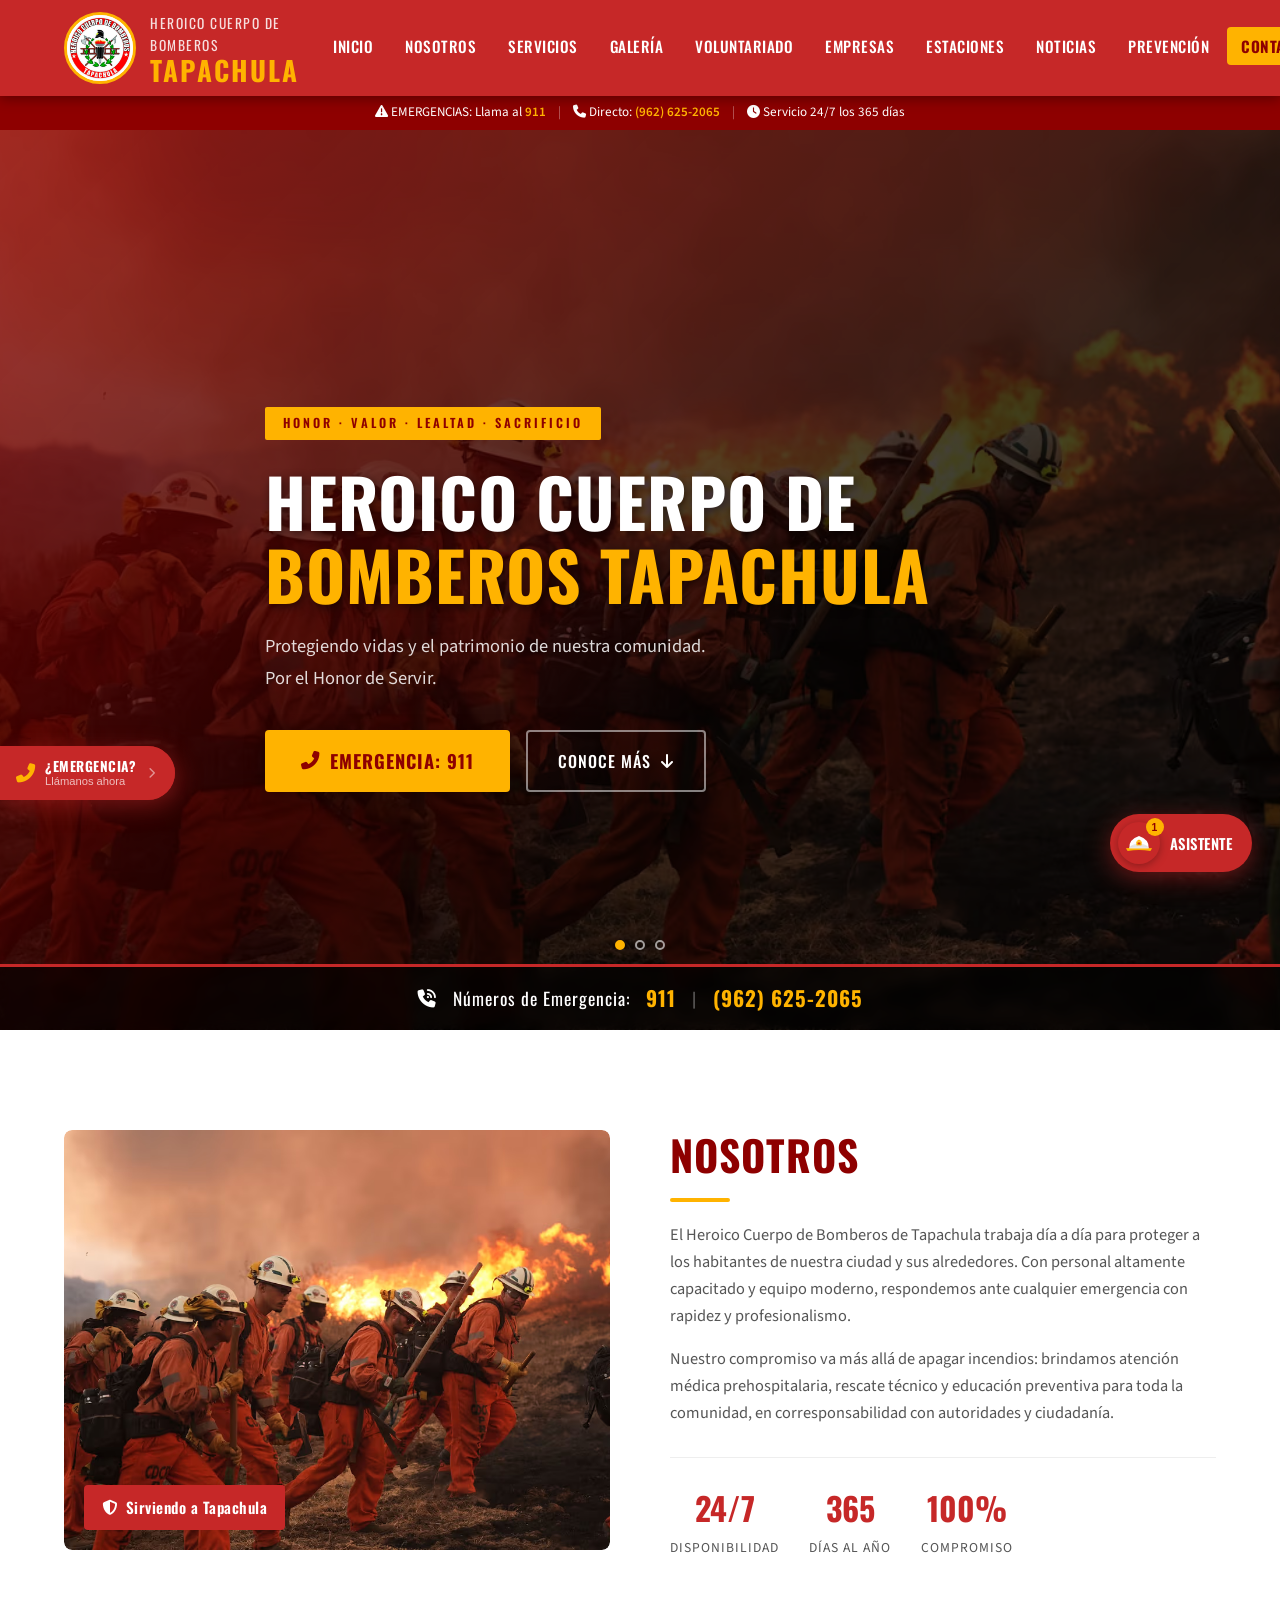
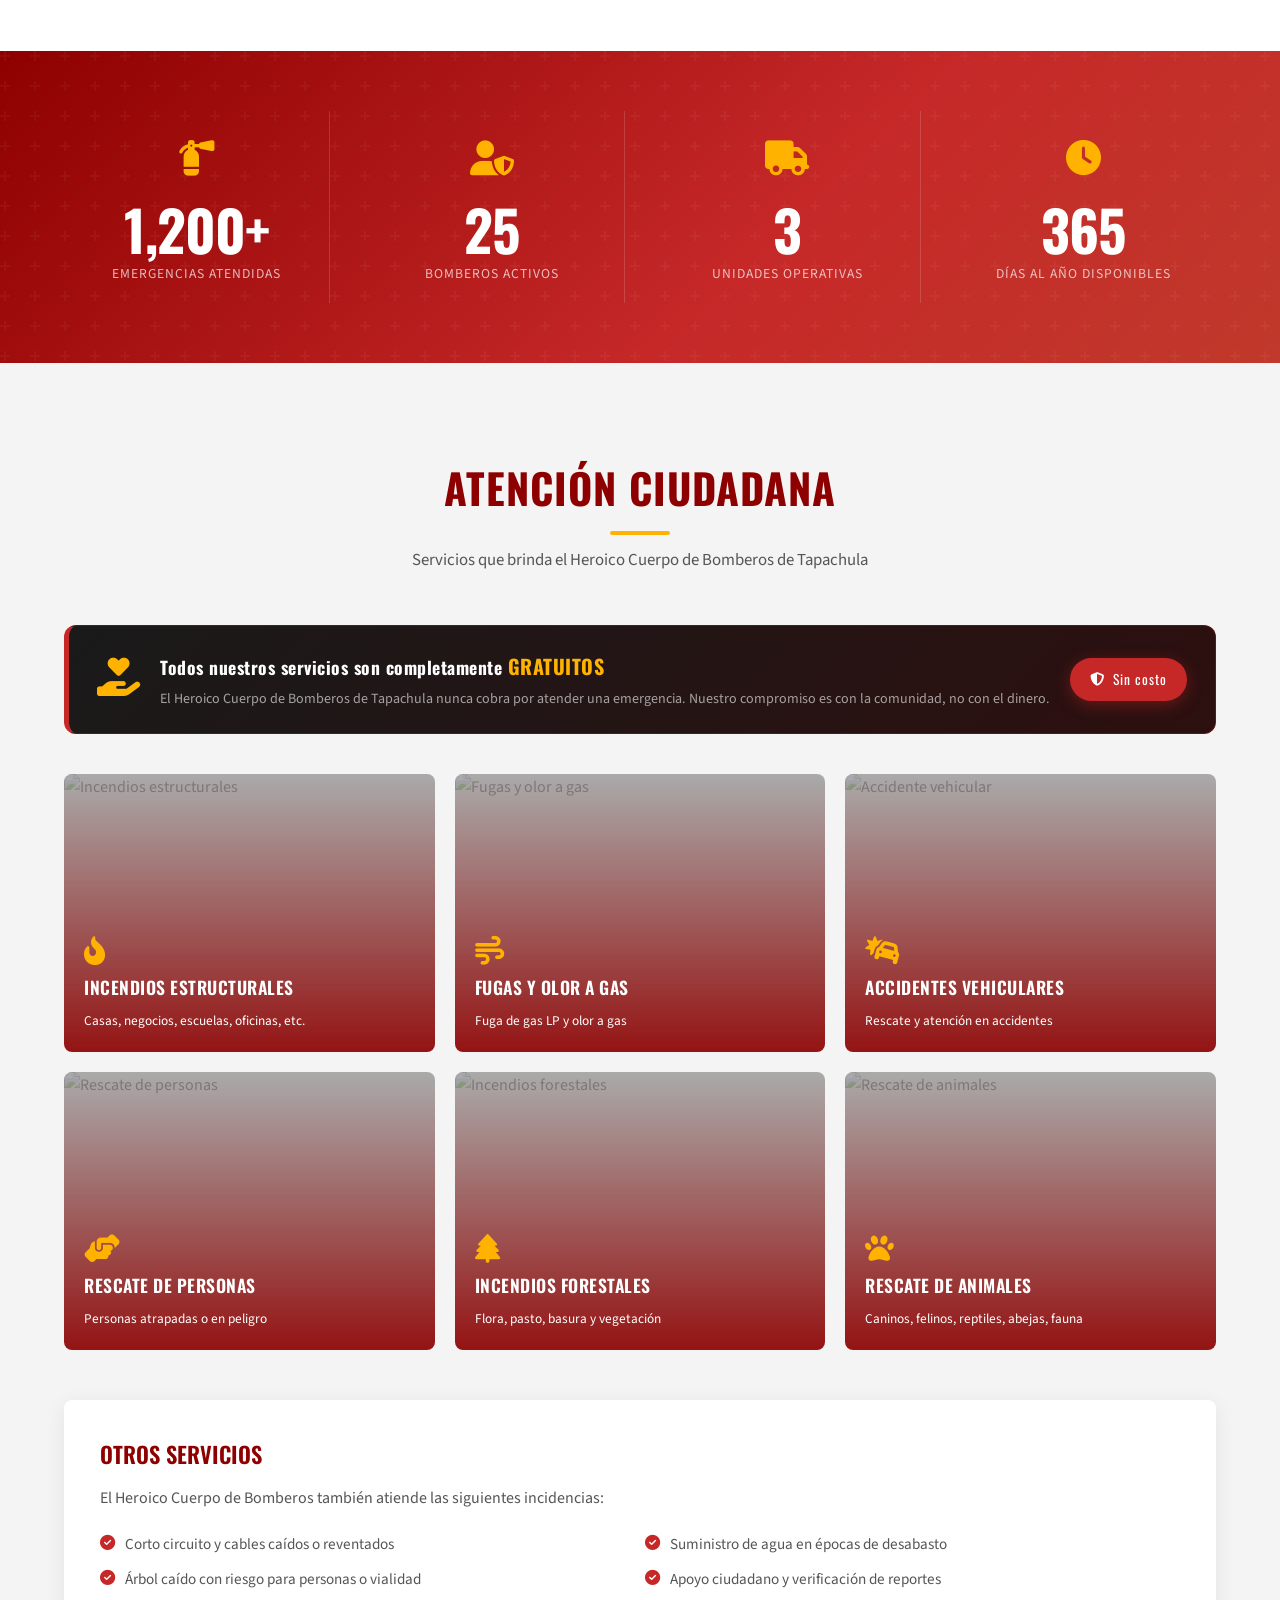
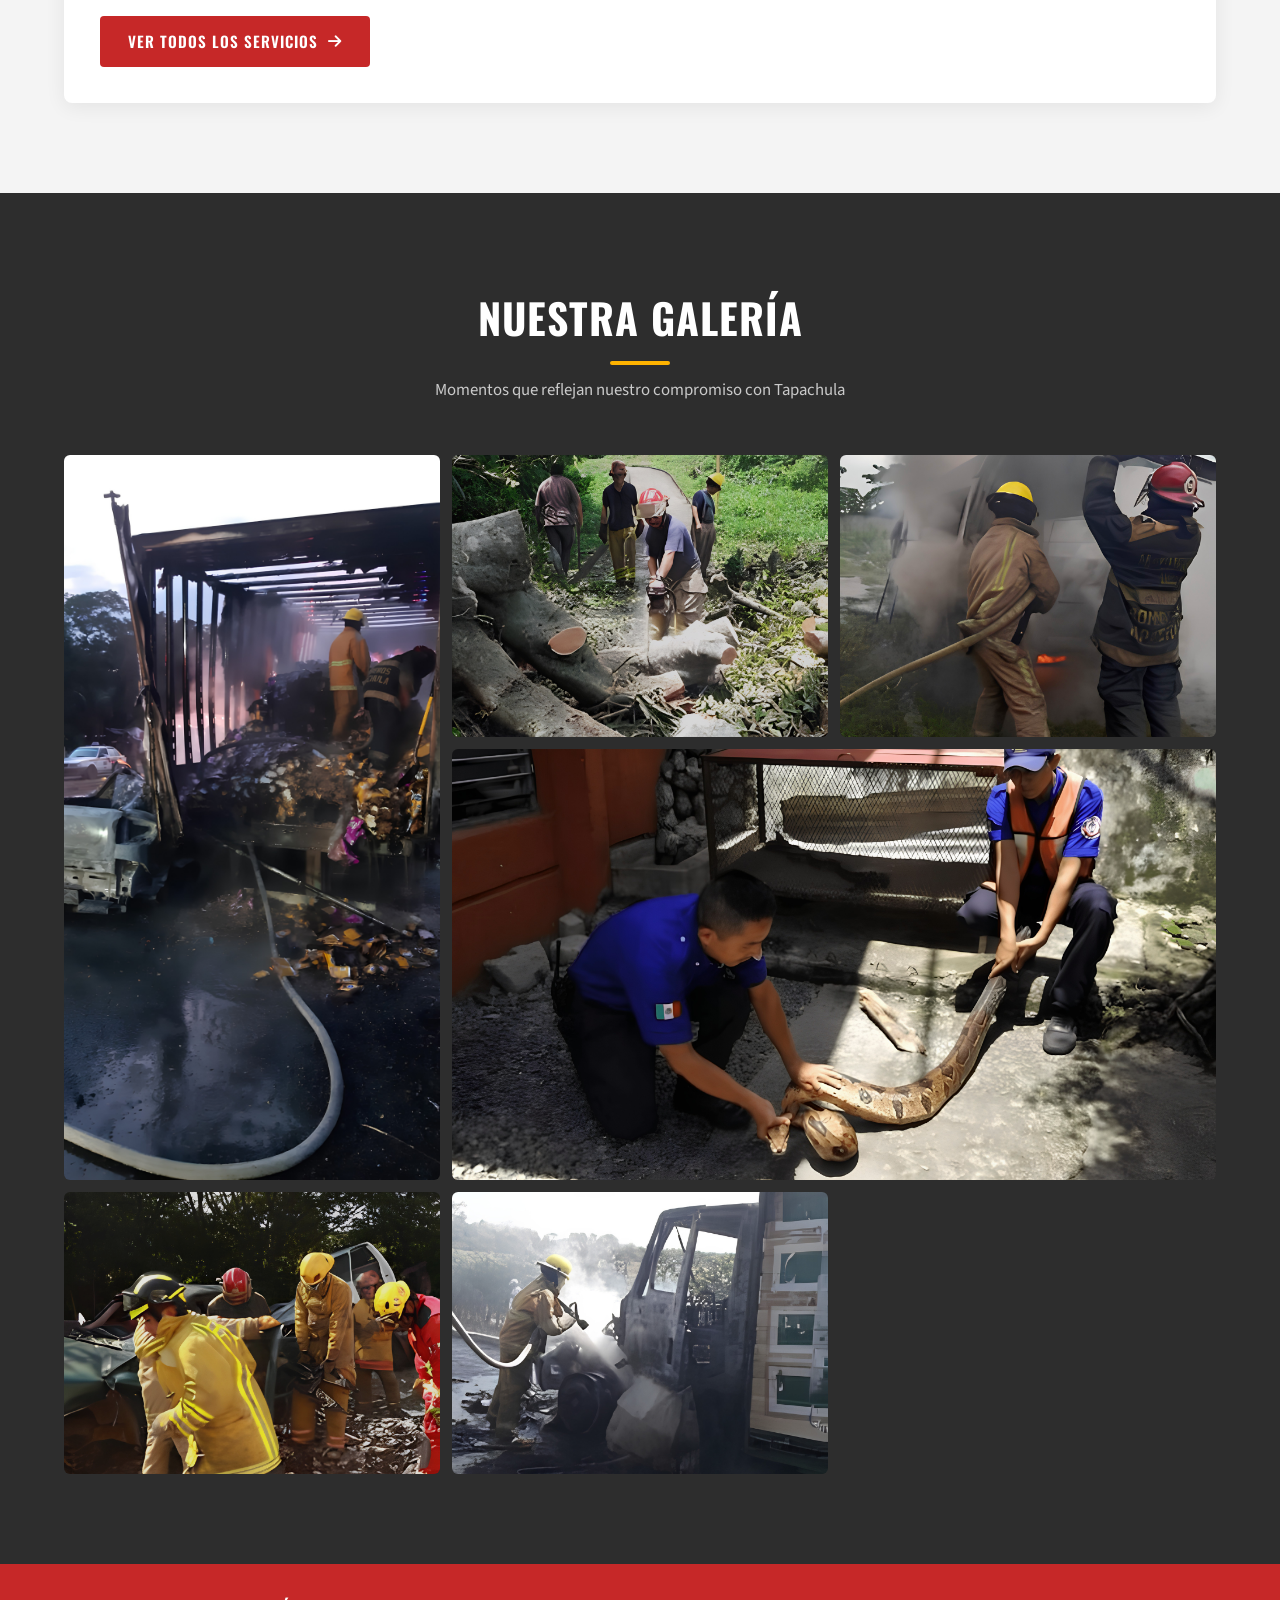
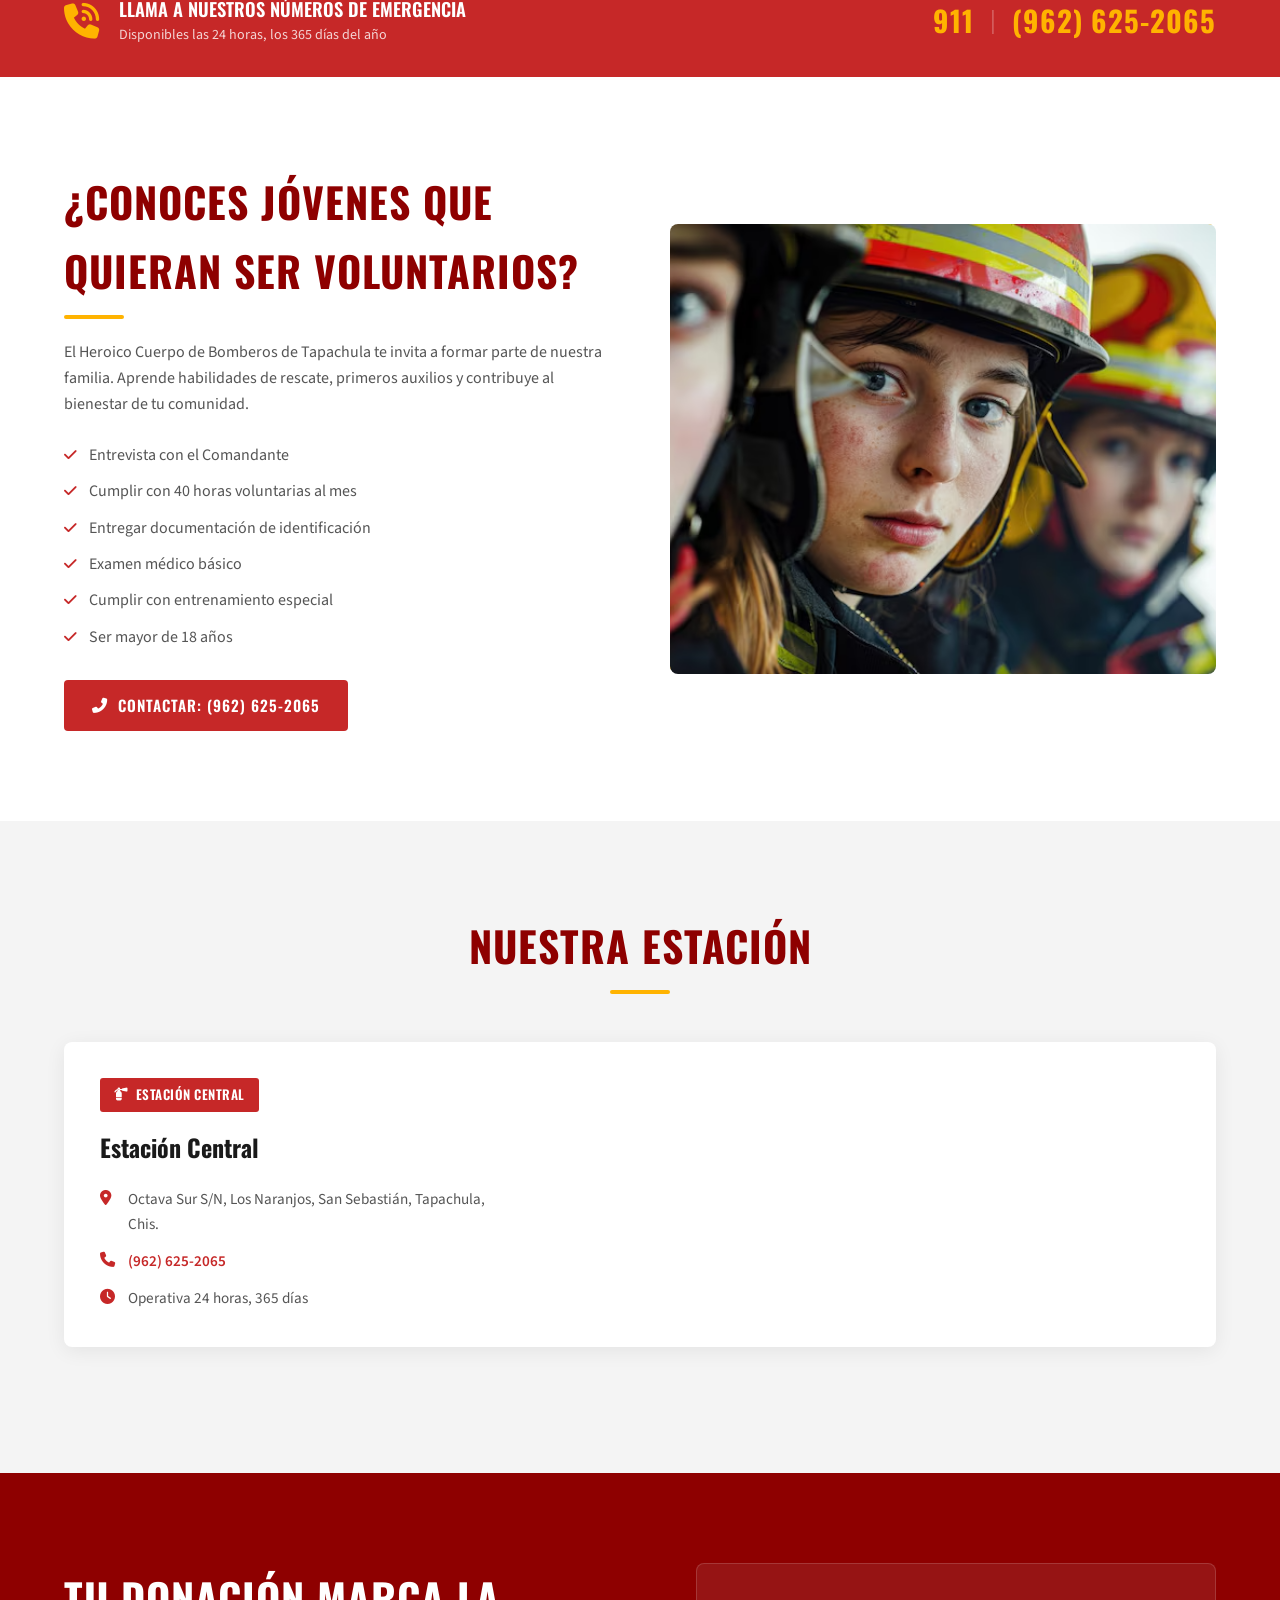
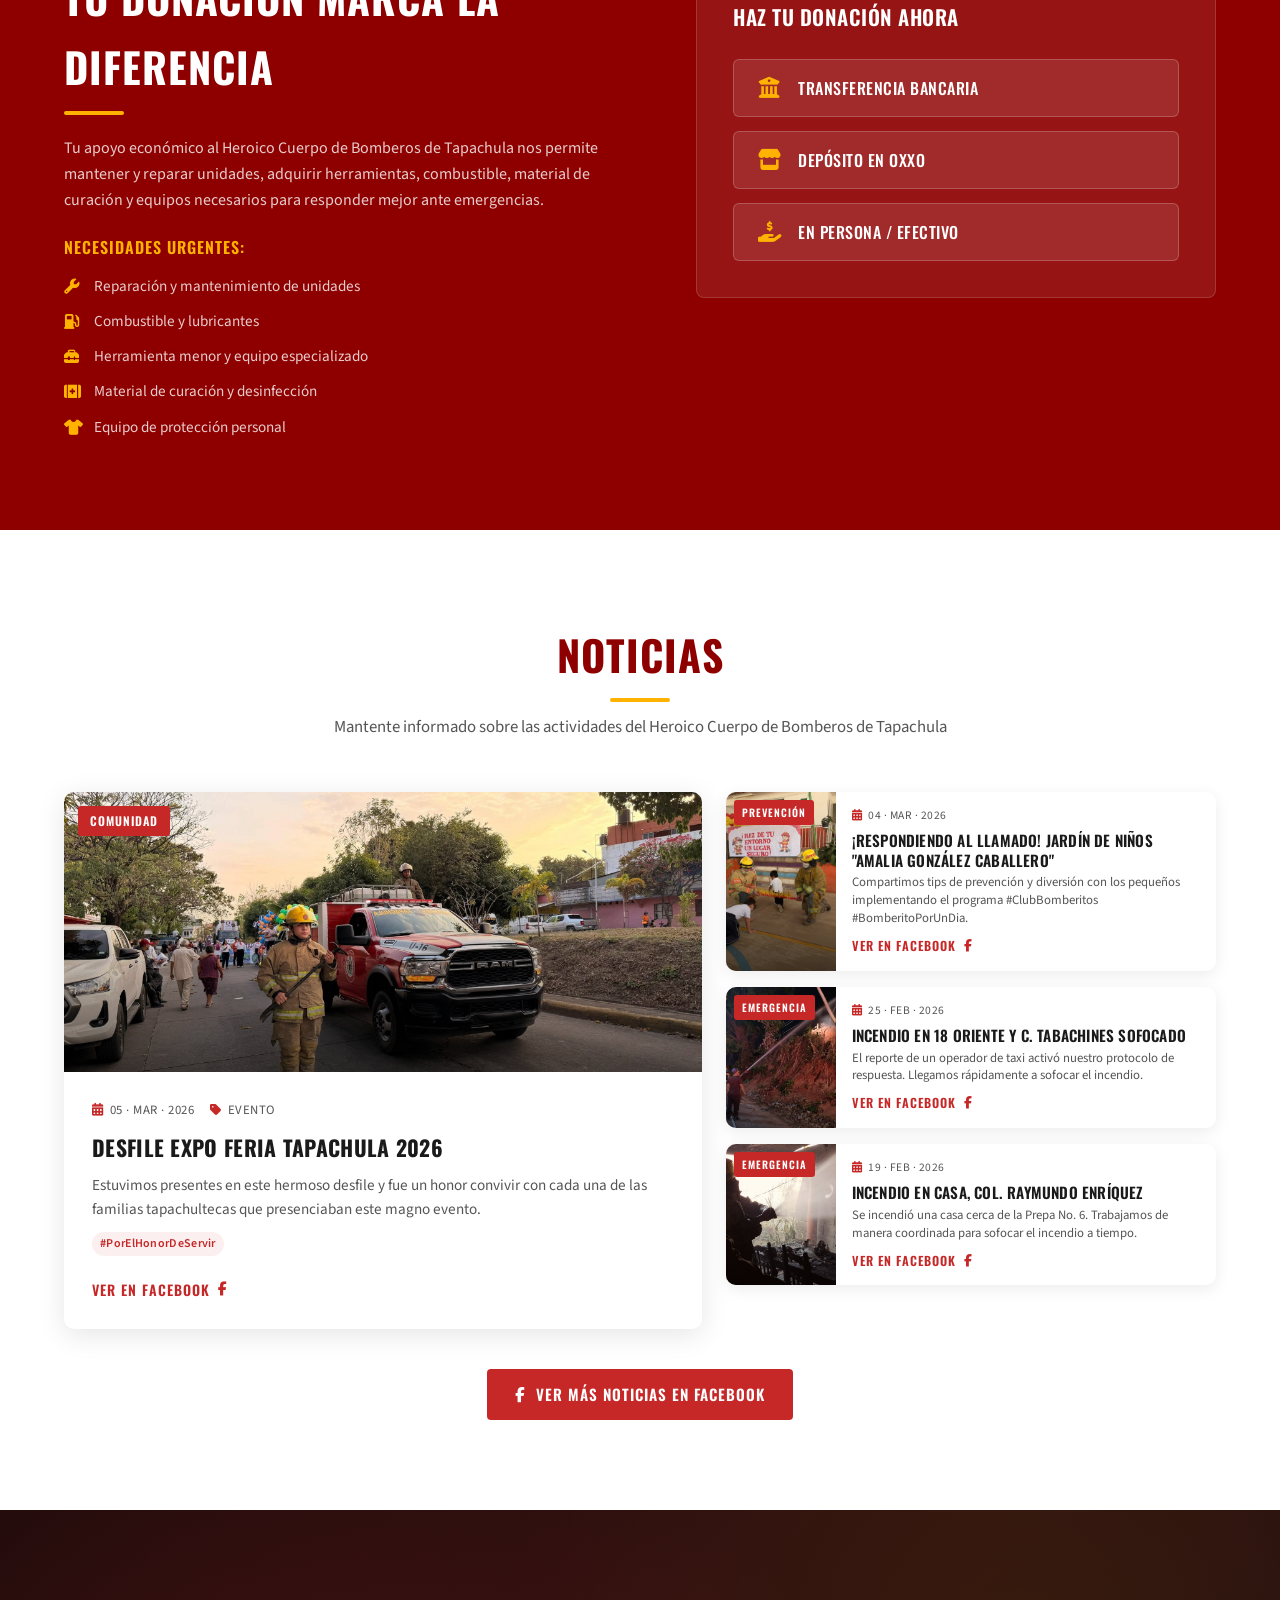
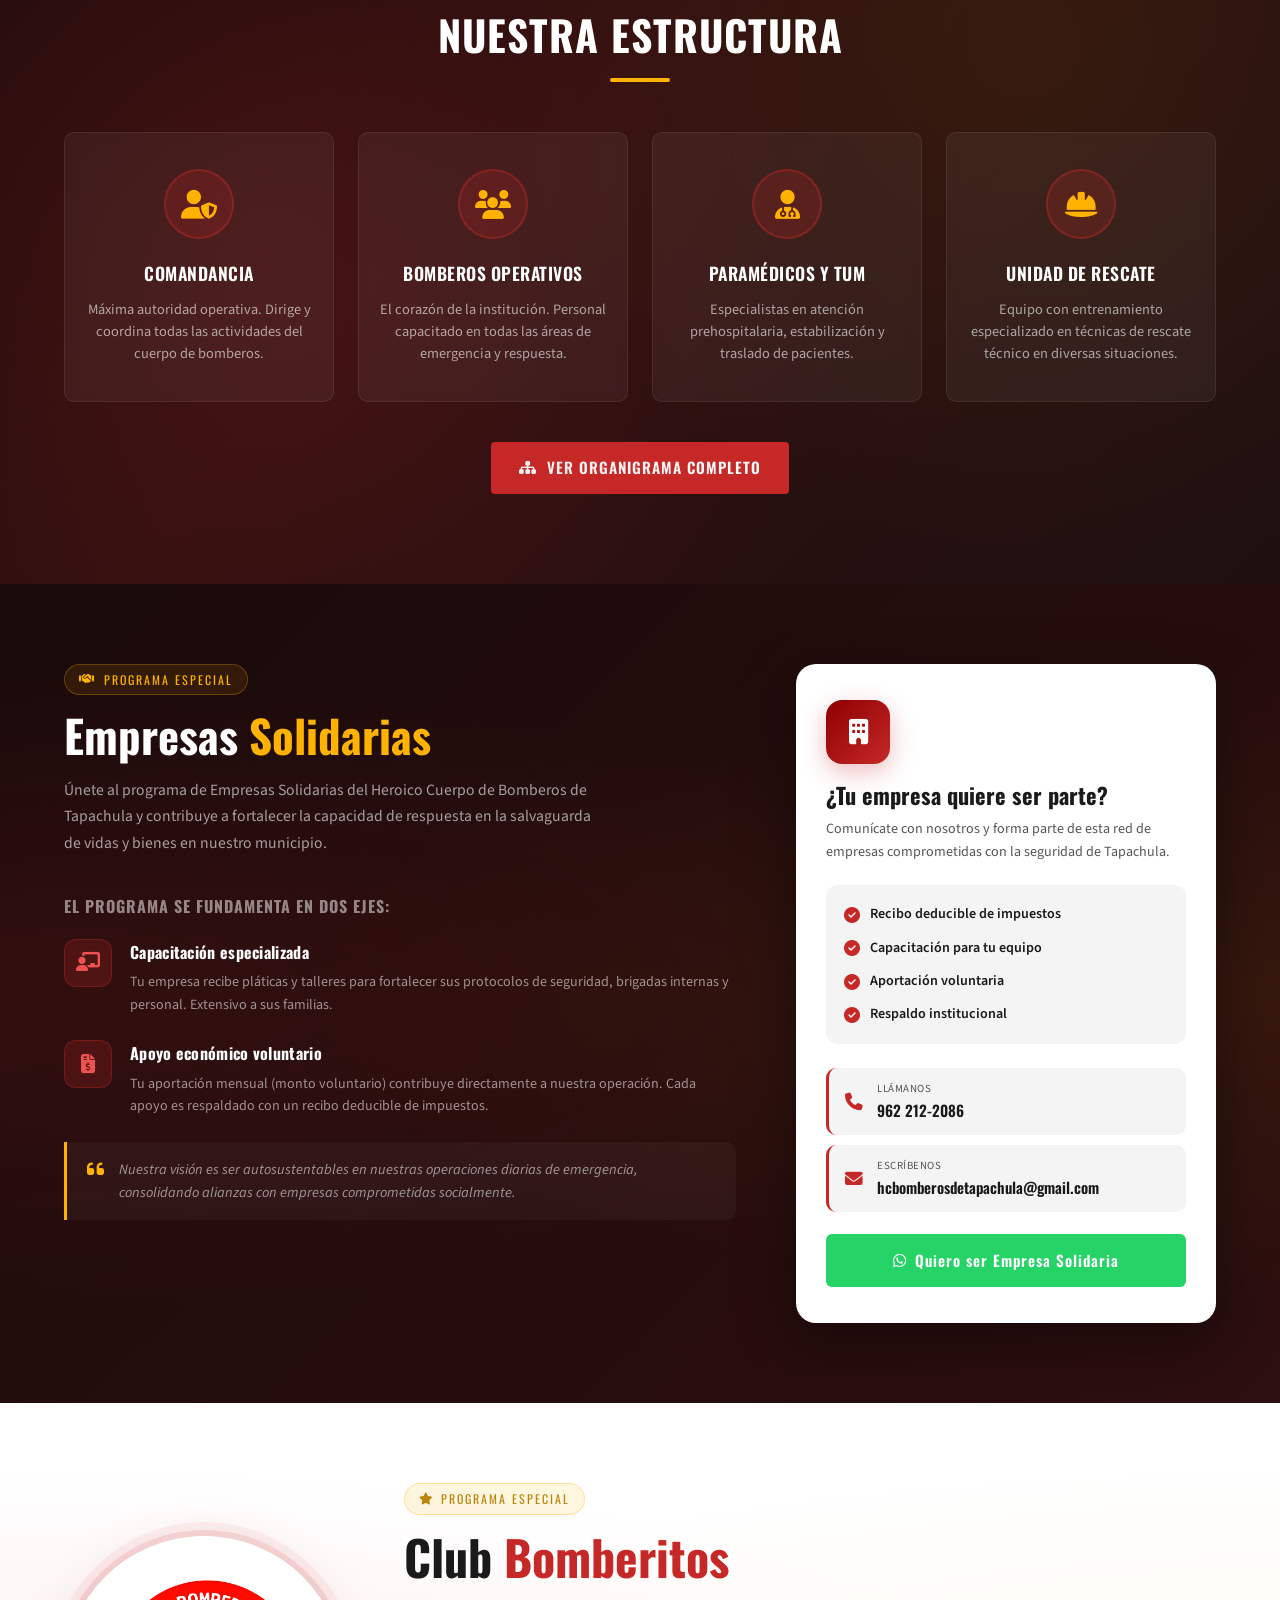
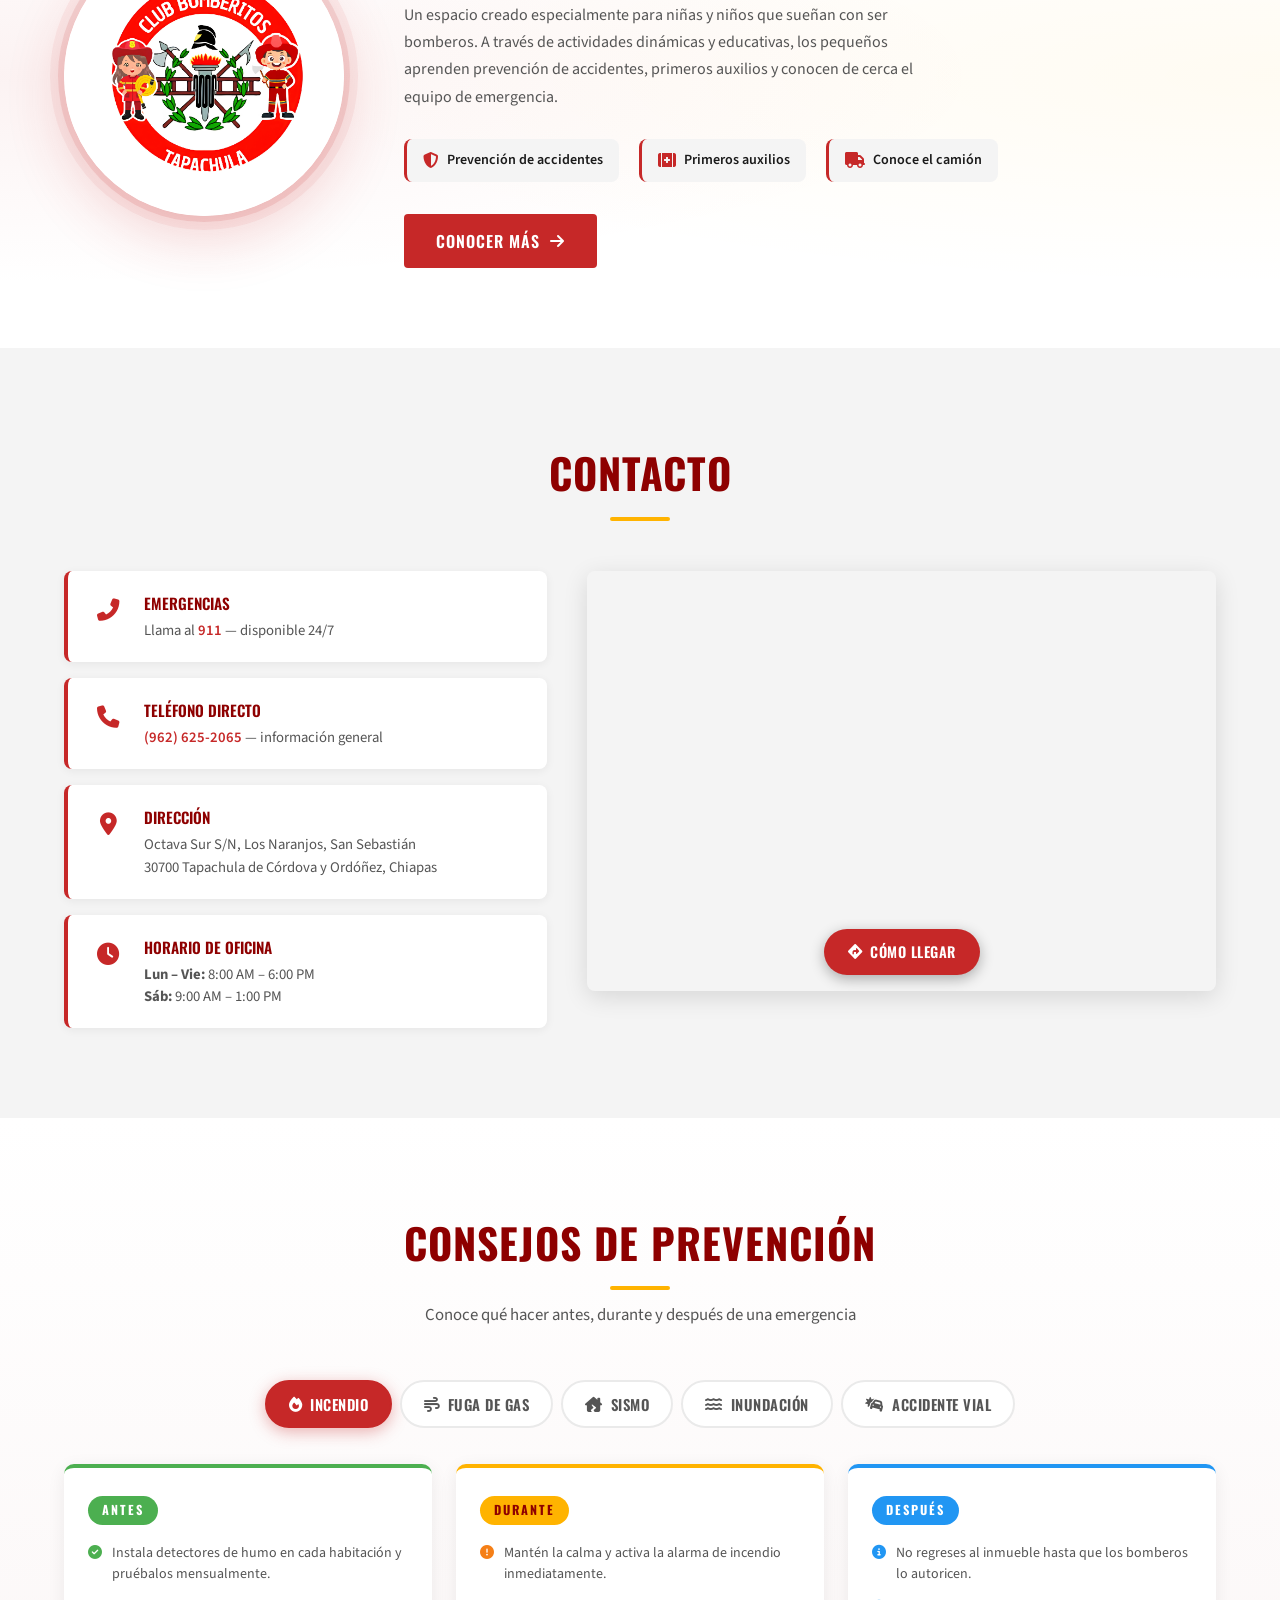
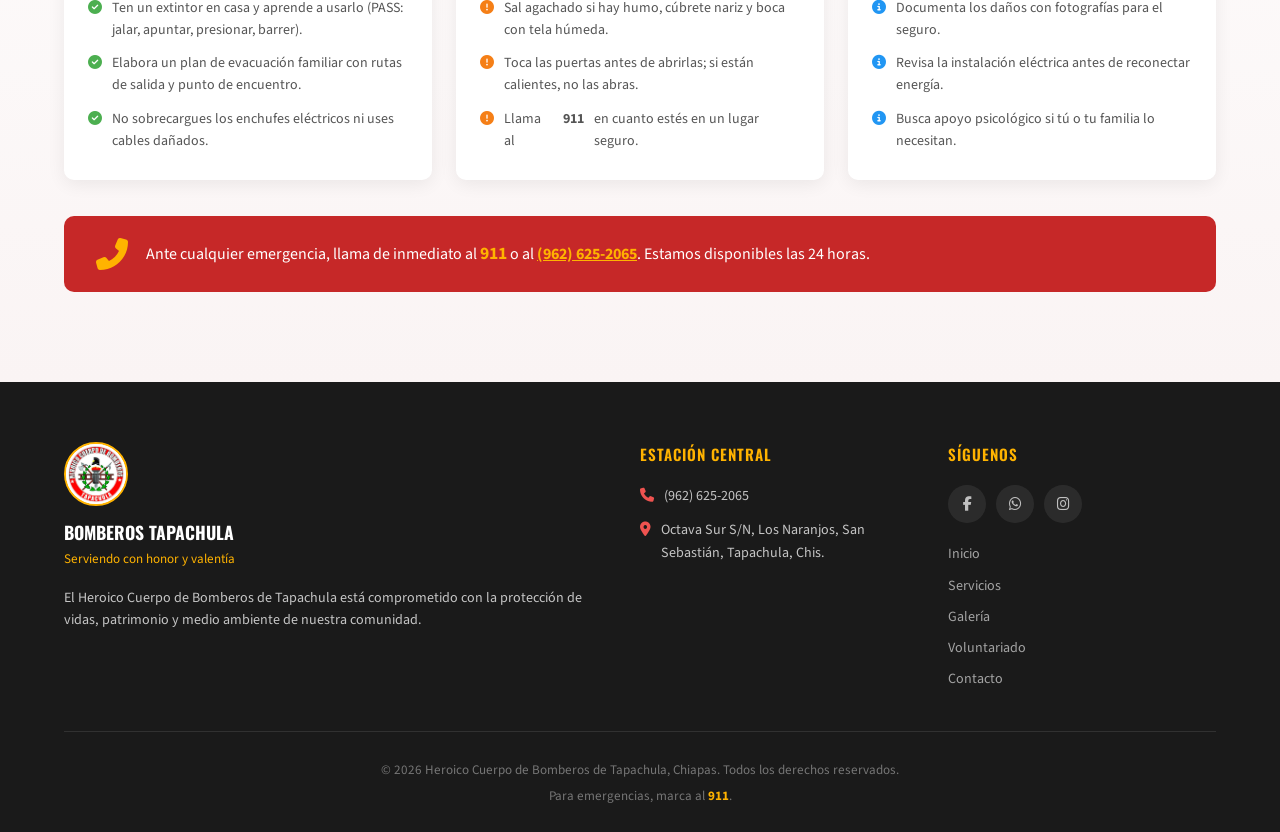
==== index.html @ ce8d3fb4 "Cambios en los numeros de contacto en bomberitos.html, y cambio de imagen 2 noticias" ====
<!DOCTYPE html>
<html lang="es">
<head>
    <meta charset="UTF-8">
    <meta name="viewport" content="width=device-width, initial-scale=1.0">

    <!-- ===== SEO BÁSICO ===== -->
    <title>Heroico Cuerpo de Bomberos de Tapachula | Emergencias 911</title>
    <meta name="description" content="El Heroico Cuerpo de Bomberos de Tapachula protege vidas y patrimonio las 24 horas. Servicios de extinción de incendios, rescate, atención médica prehospitalaria. Emergencias: 911.">
    <meta name="keywords" content="bomberos tapachula, emergencias tapachula, incendios tapachula, rescate tapachula, chiapas bomberos, cuerpo de bomberos, 911 tapachula">
    <meta name="author" content="Heroico Cuerpo de Bomberos de Tapachula">
    <meta name="robots" content="index, follow">
    <link rel="canonical" href="https://bomberos.tapachula.gob.mx/">

    <!-- ===== OPEN GRAPH (Facebook / WhatsApp preview) ===== -->
    <meta property="og:type" content="website">
    <meta property="og:url" content="https://bomberos.tapachula.gob.mx/">
    <meta property="og:title" content="Heroico Cuerpo de Bomberos de Tapachula">
    <meta property="og:description" content="Protegiendo vidas y el patrimonio de Tapachula las 24 horas del día, los 365 días del año. Emergencias: 911 | Tel: (962) 625-2065">
    <meta property="og:image" content="fondoB.png">
    <meta property="og:locale" content="es_MX">
    <meta property="og:site_name" content="Bomberos Tapachula">

    <!-- ===== TWITTER CARD ===== -->
    <meta name="twitter:card" content="summary_large_image">
    <meta name="twitter:title" content="Heroico Cuerpo de Bomberos de Tapachula">
    <meta name="twitter:description" content="Protegiendo vidas y el patrimonio de Tapachula las 24 horas. Emergencias: 911">
    <meta name="twitter:image" content="fondoB.png">

    <!-- ===== FAVICON ===== -->
    <link rel="icon" type="image/png" href="logoB.png">
    <link rel="apple-touch-icon" href="logoB.png">

    <!-- ===== ACCESIBILIDAD: tema de color para navegadores móviles ===== -->
    <meta name="theme-color" content="#C62828">

    <!-- ===== SCHEMA.ORG — Datos estructurados para Google ===== -->
    <script type="application/ld+json">
    {
        "@context": "https://schema.org",
        "@type": "FireStation",
        "name": "Heroico Cuerpo de Bomberos de Tapachula",
        "description": "Cuerpo de bomberos profesional que protege a la comunidad de Tapachula, Chiapas.",
        "url": "https://bomberos.tapachula.gob.mx/",
        "telephone": "+52-962-625-2065",
        "email": "contacto@bomberos.tapachula.gob.mx",
        "address": {
            "@type": "PostalAddress",
            "streetAddress": "Octava Sur S/N, Los Naranjos, San Sebastián",
            "addressLocality": "Tapachula de Córdova y Ordóñez",
            "addressRegion": "Chiapas",
            "postalCode": "30700",
            "addressCountry": "MX"
        },
        "geo": {
            "@type": "GeoCoordinates",
            "latitude": 14.9033181,
            "longitude": -92.2724105
        },
        "openingHours": "Mo-Fr 08:00-18:00, Sa 09:00-13:00",
        "sameAs": [
            "https://www.facebook.com/OficialBomberosTap"
        ]
    }
    </script>

    <link rel="stylesheet" href="https://cdnjs.cloudflare.com/ajax/libs/font-awesome/6.4.0/css/all.min.css">
    <link href="https://fonts.googleapis.com/css2?family=Oswald:wght@400;500;600;700&family=Source+Sans+3:wght@300;400;600&display=swap" rel="stylesheet">
    <link rel="stylesheet" href="styles.css">
</head>
<body>
    <!-- ACCESIBILIDAD: saltar al contenido principal -->
    <a href="#inicio" class="skip-link">Saltar al contenido principal</a>

    <!-- ===== PRELOADER ===== -->
    <div id="preloader" aria-hidden="true">
        <div class="preloader-inner">
            <div class="preloader-logo">
                <img src="logoB.png" alt="Bomberos Tapachula">
            </div>
            <div class="preloader-text">
                <span class="preloader-title">HEROICO CUERPO DE BOMBEROS</span>
                <span class="preloader-sub">TAPACHULA</span>
            </div>
            <div class="preloader-bar-wrap">
                <div class="preloader-bar" id="preloaderBar"></div>
            </div>
            <span class="preloader-percent" id="preloaderPercent">0%</span>
        </div>
        <div class="preloader-flames" aria-hidden="true">
            <div class="flame"></div>
            <div class="flame"></div>
            <div class="flame"></div>
            <div class="flame"></div>
            <div class="flame"></div>
        </div>
    </div>

    <!-- ===== BOTÓN VOLVER ARRIBA ===== -->
    <button id="backToTop" class="back-to-top" aria-label="Volver al inicio">
        <i class="fas fa-chevron-up" aria-hidden="true"></i>
    </button>

    <!-- TOP BAR DE EMERGENCIAS -->
    <div class="emergency-bar">
        <div class="container emergency-bar-inner">
            <span><i class="fas fa-exclamation-triangle"></i> EMERGENCIAS: Llama al <a href="tel:911">911</a></span>
            <span class="sep">|</span>
            <span><i class="fas fa-phone"></i> Directo: <a href="tel:9626252065">(962) 625-2065</a></span>
            <span class="sep">|</span>
            <span><i class="fas fa-clock"></i> Servicio 24/7 los 365 días</span>
        </div>
    </div>

    <!-- HEADER / NAVBAR -->
    <header id="mainHeader">
        <div class="container header-container">
            <div class="logo-section">
                <div class="logo-circle">
                    <img src="logoB.png" alt="Logo Bomberos Tapachula">
                </div>
                <div class="logo-text">
                    <span class="logo-top">HEROICO CUERPO DE BOMBEROS</span>
                    <span class="logo-bottom">TAPACHULA</span>
                </div>
            </div>

            <button class="menu-toggle" id="menuToggle" aria-label="Menú">
                <span></span><span></span><span></span>
            </button>

            <nav id="mainNav" role="navigation" aria-label="Menú principal">
                <ul role="list">
                    <li><a href="#inicio" aria-label="Ir a Inicio">Inicio</a></li>
                    <li><a href="#nosotros" aria-label="Ir a Nosotros">Nosotros</a></li>
                    <li><a href="#servicios" aria-label="Ir a Servicios">Servicios</a></li>
                    <li><a href="#galeria" aria-label="Ir a Galería">Galería</a></li>
                    <li><a href="#voluntariado" aria-label="Ir a Voluntariado">Voluntariado</a></li>
                    <li><a href="#empresas" aria-label="Ir a Empresas Solidarias">Empresas</a></li>
                    <li><a href="#estaciones" aria-label="Ir a Estaciones">Estaciones</a></li>
                    <li><a href="#noticias" aria-label="Ir a Noticias">Noticias</a></li>
                    <li><a href="#prevencion" aria-label="Ir a Consejos de Prevención">Prevención</a></li>
                    <li><a href="#contacto" class="nav-cta" aria-label="Ir a Contacto">Contacto</a></li>
                </ul>
                <!-- Redes sociales al fondo del drawer — solo móvil -->
                <div class="nav-social">
                    <p>Síguenos</p>
                    <div class="nav-social-icons">
                        <a href="https://www.facebook.com/OficialBomberosTap" class="nav-social-icon fb" target="_blank" rel="noopener noreferrer" aria-label="Facebook oficial">
                            <i class="fab fa-facebook-f" aria-hidden="true"></i>
                        </a>
                        <a href="https://wa.me/529626252065" class="nav-social-icon wa" target="_blank" rel="noopener noreferrer" aria-label="WhatsApp">
                            <i class="fab fa-whatsapp" aria-hidden="true"></i>
                        </a>
                        <a href="#" class="nav-social-icon ig" target="_blank" rel="noopener noreferrer" aria-label="Instagram">
                            <i class="fab fa-instagram" aria-hidden="true"></i>
                        </a>
                    </div>
                </div>
            </nav>
        </div>
    </header>

    <!-- HERO SLIDER -->
    <section class="hero" id="inicio">
        <div class="hero-slides">
            <div class="hero-slide active" style="background-image: url('fondoB.png')"></div>
            <div class="hero-slide" style="background-image: url('fondoB2.jpg'); filter: hue-rotate(10deg)"></div>
            <div class="hero-slide" style="background-image: url('fondoB3.jpg'); filter: brightness(0.85)"></div>
        </div>
        <div class="hero-overlay"></div>
        <div class="hero-content container">
            <div class="hero-badge">HONOR · VALOR · LEALTAD · SACRIFICIO</div>
            <h1 class="hero-title">Heroico Cuerpo de<br><span>Bomberos Tapachula</span></h1>
            <p class="hero-sub">Protegiendo vidas y el patrimonio de nuestra comunidad.<br>Por el Honor de Servir.</p>
            <div class="hero-actions">
                <a href="tel:911" class="btn-emergency"><i class="fas fa-phone-alt"></i> Emergencia: 911</a>
                <a href="#nosotros" class="btn-secondary">Conoce más <i class="fas fa-arrow-down"></i></a>
            </div>
        </div>
        <div class="hero-slider-dots" id="sliderDots">
            <button class="dot active" data-idx="0"></button>
            <button class="dot" data-idx="1"></button>
            <button class="dot" data-idx="2"></button>
        </div>
        <div class="hero-number-banner">
            <div class="container">
                <i class="fas fa-phone-volume"></i>
                <span>Números de Emergencia:</span>
                <strong>911</strong>
                <span class="sep-v">|</span>
                <strong>(962) 625-2065</strong>
            </div>
        </div>
    </section>

    <!-- NOSOTROS -->
    <section id="nosotros" class="nosotros-section">
        <div class="container nosotros-grid">
            <div class="nosotros-img">
                <img src="fondoB.png" alt="Bomberos Tapachula en acción">
                <div class="nosotros-badge">
                    <i class="fas fa-shield-alt"></i>
                    <span>Sirviendo a Tapachula</span>
                </div>
            </div>
            <div class="nosotros-text">
                <h2 class="section-title left">Nosotros</h2>
                <p>El Heroico Cuerpo de Bomberos de Tapachula trabaja día a día para proteger a los habitantes de nuestra ciudad y sus alrededores. Con personal altamente capacitado y equipo moderno, respondemos ante cualquier emergencia con rapidez y profesionalismo.</p>
                <p>Nuestro compromiso va más allá de apagar incendios: brindamos atención médica prehospitalaria, rescate técnico y educación preventiva para toda la comunidad, en corresponsabilidad con autoridades y ciudadanía.</p>
                <div class="nosotros-stats">
                    <div class="stat">
                        <strong>24/7</strong>
                        <span>Disponibilidad</span>
                    </div>
                    <div class="stat">
                        <strong>365</strong>
                        <span>Días al año</span>
                    </div>
                    <div class="stat">
                        <strong>100%</strong>
                        <span>Compromiso</span>
                    </div>
                </div>
            </div>
        </div>
    </section>

    <!-- ESTADÍSTICAS ANIMADAS -->
    <section class="stats-section" aria-label="Estadísticas del cuerpo de bomberos">
        <div class="container stats-grid">
            <div class="stat-item" data-target="1200" data-suffix="+">
                <div class="stat-icon"><i class="fas fa-fire-extinguisher" aria-hidden="true"></i></div>
                <div class="stat-number" id="stat-emergencias">0</div>
                <div class="stat-label">Emergencias atendidas</div>
            </div>
            <div class="stat-item" data-target="25" data-suffix="">
                <div class="stat-icon"><i class="fas fa-user-shield" aria-hidden="true"></i></div>
                <div class="stat-number" id="stat-bomberos">0</div>
                <div class="stat-label">Bomberos activos</div>
            </div>
            <div class="stat-item" data-target="3" data-suffix="">
                <div class="stat-icon"><i class="fas fa-truck" aria-hidden="true"></i></div>
                <div class="stat-number" id="stat-unidades">0</div>
                <div class="stat-label">Unidades operativas</div>
            </div>
            <div class="stat-item" data-target="365" data-suffix="">
                <div class="stat-icon"><i class="fas fa-clock" aria-hidden="true"></i></div>
                <div class="stat-number" id="stat-dias">0</div>
                <div class="stat-label">Días al año disponibles</div>
            </div>
        </div>
    </section>

<!-- SERVICIOS -->
<section id="servicios" class="servicios-section">
    <div class="container">
        <h2 class="section-title centered">Atención Ciudadana</h2>
        <p class="section-sub">Servicios que brinda el Heroico Cuerpo de Bomberos de Tapachula</p>

        <!-- BANNER GRATUITO -->
        <div class="sgb-banner">
            <div class="sgb-icon"><i class="fas fa-hand-holding-heart" aria-hidden="true"></i></div>
            <div class="sgb-texto">
                <strong>Todos nuestros servicios son completamente <span>GRATUITOS</span></strong>
                <p>El Heroico Cuerpo de Bomberos de Tapachula nunca cobra por atender una emergencia. Nuestro compromiso es con la comunidad, no con el dinero.</p>
            </div>
            <div class="sgb-sello">
                <i class="fas fa-shield-alt" aria-hidden="true"></i>
                <span>Sin costo</span>
            </div>
        </div>

        <div class="servicios-grid">
            <div class="servicio-card">
                <div class="servicio-img-wrap">
                    <img src="https://imgs.search.brave.com/xWZLjxkd_K9-XuSUw2U8rCAbEs093CFWVWZxHhnrlho/rs:fit:860:0:0:0/g:ce/aHR0cHM6Ly9tZWRp/YS5pc3RvY2twaG90/by5jb20vaWQvNTg0/ODUwODY2L2VzL2Zv/dG8vc2lsdWV0YS1z/b2JyZS1mb25kby1k/ZS1mdWVnby5qcGc_/cz02MTJ4NjEyJnc9/MCZrPTIwJmM9WFNE/ekFWb3lXNTZmQ3ZQ/clhzWmNOeXh4eWF4/VWloNFhHZ3JFVjdX/WlM3TT0" alt="Incendios estructurales" loading="lazy">
                    <div class="servicio-overlay"></div>
                </div>
                <div class="servicio-info">
                    <i class="fas fa-fire-alt" aria-hidden="true"></i>
                    <h3>Incendios Estructurales</h3>
                    <small>Casas, negocios, escuelas, oficinas, etc.</small>
                </div>
            </div>
            <div class="servicio-card">
                <div class="servicio-img-wrap">
                    <img src="https://imgs.search.brave.com/1p6QcvElIRiRandzFPUdFy7MJZCqGPPZjnluaVrtFWo/rs:fit:860:0:0:0/g:ce/aHR0cHM6Ly9zdGF0/aWMudmVjdGVlenku/Y29tL3N5c3RlbS9y/ZXNvdXJjZXMvdGh1/bWJuYWlscy8wMDYv/NzM5LzQ0My9zbWFs/bC9jb3Jyb3Npb24t/cnVzdHktdGhyb3Vn/aC1zb2NrZXQtdHVi/ZS1zdGVhbS1nYXMt/bGVhay1waXBlbGlu/ZS1waG90by5qcGc" alt="Fugas y olor a gas" loading="lazy">
                    <div class="servicio-overlay"></div>
                </div>
                <div class="servicio-info">
                    <i class="fas fa-wind" aria-hidden="true"></i>
                    <h3>Fugas y Olor a Gas</h3>
                    <small>Fuga de gas LP y olor a gas</small>
                </div>
            </div>
            <div class="servicio-card">
                <div class="servicio-img-wrap">
                    <img src="https://imgs.search.brave.com/aEmzGN4JzE-sMRWCE5SnS2BKEVU1qoQtZCf7HUk1GkA/rs:fit:860:0:0:0/g:ce/aHR0cHM6Ly9zdGF0/aWMudmVjdGVlenku/Y29tL3N5c3RlbS9y/ZXNvdXJjZXMvdGh1/bWJuYWlscy8wNTkv/NTU1LzUyNC9zbWFs/bC9zZXJpb3VzLWNh/ci1hY2NpZGVudC1p/bnZvbHZpbmctYS1y/ZWQtdmVoaWNsZS1v/bi1hLWNpdHktc3Ry/ZWV0LWF0LW5pZ2h0/LWZyZWUtcGhvdG8u/anBn" alt="Accidente vehicular" loading="lazy">
                    <div class="servicio-overlay"></div>
                </div>
                <div class="servicio-info">
                    <i class="fas fa-car-crash" aria-hidden="true"></i>
                    <h3>Accidentes Vehiculares</h3>
                    <small>Rescate y atención en accidentes</small>
                </div>
            </div>
            <div class="servicio-card">
                <div class="servicio-img-wrap">
                    <img src="https://images.unsplash.com/photo-1603398938378-e54eab446dde?w=600&q=80" alt="Rescate de personas" loading="lazy">
                    <div class="servicio-overlay"></div>
                </div>
                <div class="servicio-info">
                    <i class="fas fa-hands-helping" aria-hidden="true"></i>
                    <h3>Rescate de Personas</h3>
                    <small>Personas atrapadas o en peligro</small>
                </div>
            </div>
            <div class="servicio-card">
                <div class="servicio-img-wrap">
                    <img src="https://imgs.search.brave.com/AVqxCcnSkoa9ZIOtAfcPXX9sdUOe9ZsERnK7no66oG0/rs:fit:860:0:0:0/g:ce/aHR0cHM6Ly9jZG4u/bWlsZW5pby5jb20v/dXBsb2Fkcy9tZWRp/YS8yMDI2LzAyLzEy/L3RlbXBvcmFkYS1p/bmNlbmRpb3MtZm9y/ZXN0YWxlcy1jb21p/ZW56YS1mZWJyZXJv/LmpwZWc" alt="Incendios forestales" loading="lazy">
                    <div class="servicio-overlay"></div>
                </div>
                <div class="servicio-info">
                    <i class="fas fa-tree" aria-hidden="true"></i>
                    <h3>Incendios Forestales</h3>
                    <small>Flora, pasto, basura y vegetación</small>
                </div>
            </div>
            <div class="servicio-card">
                <div class="servicio-img-wrap">
                    <img src="https://images.unsplash.com/photo-1474511320723-9a56873867b5?w=600&q=80" alt="Rescate de animales" loading="lazy">
                    <div class="servicio-overlay"></div>
                </div>
                <div class="servicio-info">
                    <i class="fas fa-paw" aria-hidden="true"></i>
                    <h3>Rescate de Animales</h3>
                    <small>Caninos, felinos, reptiles, abejas, fauna</small>
                </div>
            </div>
        </div>

        <div class="otros-servicios">
            <h3>Otros Servicios</h3>
            <p>El Heroico Cuerpo de Bomberos también atiende las siguientes incidencias:</p>
            <ul class="otros-list">
                <li><i class="fas fa-check-circle"></i> Corto circuito y cables caídos o reventados</li>
                <li><i class="fas fa-check-circle"></i> Suministro de agua en épocas de desabasto</li>
                <li><i class="fas fa-check-circle"></i> Árbol caído con riesgo para personas o vialidad</li>
                <li><i class="fas fa-check-circle"></i> Apoyo ciudadano y verificación de reportes</li>
            </ul>
            <a href="servicios.html" class="btn-red" aria-label="Ver todos los servicios">
                Ver todos los servicios <i class="fas fa-arrow-right" aria-hidden="true"></i>
            </a>
        </div>
    </div>
</section>

    <!-- GALERÍA -->
    <section id="galeria" class="galeria-section">
        <div class="container">
            <h2 class="section-title centered light">Nuestra Galería</h2>
            <p class="section-sub light">Momentos que reflejan nuestro compromiso con Tapachula</p>
            <div class="galeria-grid">
                <div class="galeria-item tall">
                    <img src="BomC.png" alt="Bomberos en acción">
                    <div class="galeria-hover"><i class="fas fa-search-plus"></i></div>
                </div>
                <div class="galeria-item">
                    <img src="BomA.png" alt="Emergencia" style="filter:brightness(0.85)">
                    <div class="galeria-hover"><i class="fas fa-search-plus"></i></div>
                </div>
                <div class="galeria-item">
                    <img src="BomR.png" alt="Rescate" style="filter:saturate(1.2)">
                    <div class="galeria-hover"><i class="fas fa-search-plus"></i></div>
                </div>
                <div class="galeria-item wide">
                    <img src="BomS.png" alt="Capacitación" style="filter:hue-rotate(10deg)">
                    <div class="galeria-hover"><i class="fas fa-search-plus"></i></div>
                </div>
                <div class="galeria-item">
                    <img src="BomE.png" alt="Equipos" style="filter:brightness(0.9)">
                    <div class="galeria-hover"><i class="fas fa-search-plus"></i></div>
                </div>
                <div class="galeria-item">
                    <img src="BomEm.png" alt="Comunidad" style="filter:saturate(0.9)">
                    <div class="galeria-hover"><i class="fas fa-search-plus"></i></div>
                </div>
            </div>
        </div>
    </section>

    <!-- EMERGENCIAS BANNER -->
    <div class="emergency-banner">
        <div class="container emergency-banner-inner">
            <div class="eb-left">
                <i class="fas fa-phone-volume"></i>
                <div>
                    <strong>Llama a nuestros Números de Emergencia</strong>
                    <span>Disponibles las 24 horas, los 365 días del año</span>
                </div>
            </div>
            <div class="eb-numbers">
                <a href="tel:911">911</a>
                <span>|</span>
                <a href="tel:9626252065">(962) 625-2065</a>
            </div>
        </div>
    </div>

    <!-- VOLUNTARIADO -->
    <section id="voluntariado" class="voluntariado-section">
        <div class="container voluntariado-grid">
            <div class="voluntariado-text">
                <h2 class="section-title left">¿Conoces jóvenes que quieran ser Voluntarios?</h2>
                <p>El Heroico Cuerpo de Bomberos de Tapachula te invita a formar parte de nuestra familia. Aprende habilidades de rescate, primeros auxilios y contribuye al bienestar de tu comunidad.</p>
                <ul class="vol-requisitos">
                    <li><i class="fas fa-check"></i> Entrevista con el Comandante</li>
                    <li><i class="fas fa-check"></i> Cumplir con 40 horas voluntarias al mes</li>
                    <li><i class="fas fa-check"></i> Entregar documentación de identificación</li>
                    <li><i class="fas fa-check"></i> Examen médico básico</li>
                    <li><i class="fas fa-check"></i> Cumplir con entrenamiento especial</li>
                    <li><i class="fas fa-check"></i> Ser mayor de 18 años</li>
                </ul>
                <a href="tel:9626252065" class="btn-red"><i class="fas fa-phone-alt"></i> Contactar: (962) 625-2065</a>
            </div>
            <div class="voluntariado-img">
                <img src="voluntarios.png" alt="Voluntarios Bomberos Tapachula">
            </div>
        </div>
    </section>

    <!-- ESTACIONES -->
    <section id="estaciones" class="estaciones-section">
        <div class="container">
            <h2 class="section-title centered">Nuestra Estación</h2>
            <div class="estaciones-content">
                <div class="estacion-panel active" id="est1">
                    <div class="estacion-grid">
                        <div class="estacion-info">
                            <div class="estacion-badge"><i class="fas fa-fire-extinguisher"></i> Estación Central</div>
                            <h3>Estación Central</h3>
                            <ul>
                                <li><i class="fas fa-map-marker-alt"></i> Octava Sur S/N, Los Naranjos, San Sebastián, Tapachula, Chis.</li>
                                <li><i class="fas fa-phone"></i> <a href="tel:9626252065">(962) 625-2065</a></li>
                                <li><i class="fas fa-clock"></i> Operativa 24 horas, 365 días</li>
                            </ul>
                        </div>
                        <div class="estacion-map">
                            <iframe
                                src="https://www.google.com/maps/embed?pb=!1m18!1m12!1m3!1d3855.605566964619!2d-92.2724105250075!3d14.903318085619734!2m3!1f0!2f0!3f0!3m2!1i1024!2i768!4f13.1!3m3!1m2!1s0x858e0fac7f644d93%3A0xadf84f4d44cb55e4!2sHer%C3%B3ico%20Cuerpo%20de%20Bomberos!5e0!3m2!1ses-419!2smx!4v1769454422051!5m2!1ses-419!2smx"
                                width="100%" height="300" style="border:0;" allowfullscreen="" loading="lazy"
                                title="Estación Central Bomberos Tapachula">
                            </iframe>
                        </div>
                    </div>
                </div>
            </div>
        </div>
    </section>

    <!-- DONACIONES -->
    <section id="donaciones" class="donaciones-section">
        <div class="container donaciones-grid">
            <div class="donaciones-text">
                <h2 class="section-title left light">Tu donación marca la diferencia</h2>
                <p>Tu apoyo económico al Heroico Cuerpo de Bomberos de Tapachula nos permite mantener y reparar unidades, adquirir herramientas, combustible, material de curación y equipos necesarios para responder mejor ante emergencias.</p>
                <h4>Necesidades Urgentes:</h4>
                <ul class="dona-list">
                    <li><i class="fas fa-wrench"></i> Reparación y mantenimiento de unidades</li>
                    <li><i class="fas fa-gas-pump"></i> Combustible y lubricantes</li>
                    <li><i class="fas fa-toolbox"></i> Herramienta menor y equipo especializado</li>
                    <li><i class="fas fa-first-aid"></i> Material de curación y desinfección</li>
                    <li><i class="fas fa-tshirt"></i> Equipo de protección personal</li>
                </ul>
            </div>
            <div class="donaciones-metodos">
                <h3>Haz tu donación ahora</h3>
                <div class="dona-opciones">
                    <button class="dona-btn" onclick="document.getElementById('modal-transferencia').style.display='flex'">
                        <i class="fas fa-university"></i>
                        <span>Transferencia Bancaria</span>
                    </button>
                    <button class="dona-btn" onclick="document.getElementById('modal-oxxo').style.display='flex'">
                        <i class="fas fa-store"></i>
                        <span>Depósito en OXXO</span>
                    </button>
                    <button class="dona-btn" onclick="document.getElementById('modal-efectivo').style.display='flex'">
                        <i class="fas fa-hand-holding-usd"></i>
                        <span>En persona / Efectivo</span>
                    </button>
                </div>
            </div>
        </div>
    </section>

    <!-- NOTICIAS -->
    <section id="noticias" class="noticias-section">
        <div class="container">
            <h2 class="section-title centered">Noticias</h2>
            <p class="section-sub">Mantente informado sobre las actividades del Heroico Cuerpo de Bomberos de Tapachula</p>
            <div class="noticias-grid">

                <!-- NOTICIA DESTACADA — la más reciente -->
                <article class="noticia-card featured">
                    <div class="noticia-img-wrap">
                        <img src="noti1.jpg" alt="Desfile Expo Feria Tapachula 2026" loading="lazy">
                        <div class="noticia-overlay"></div>
                        <span class="noticia-tag">Comunidad</span>
                    </div>
                    <div class="noticia-body">
                        <div class="noticia-meta">
                            <span><i class="fas fa-calendar-alt" aria-hidden="true"></i> 05 · Mar · 2026</span>
                            <span><i class="fas fa-tag" aria-hidden="true"></i> Evento</span>
                        </div>
                        <h3>Desfile Expo Feria Tapachula 2026</h3>
                        <p>Estuvimos presentes en este hermoso desfile y fue un honor convivir con cada una de las familias tapachultecas que presenciaban este magno evento.</p>
                        <div class="noticia-hashtags">
                            <span>#PorElHonorDeServir</span>
                        </div>
                        <a href="https://www.facebook.com/OficialBomberosTap" target="_blank" rel="noopener noreferrer" class="noticia-link" aria-label="Ver noticia completa en Facebook">Ver en Facebook <i class="fab fa-facebook-f" aria-hidden="true"></i></a>
                    </div>
                </article>

                <div class="noticias-side">

                    <!-- NOTICIA 2 -->
                    <article class="noticia-card small">
                        <div class="noticia-img-wrap">
                            <img src="noti2.jpg" alt="Club Bomberitos visita jardín de niños" loading="lazy">
                            <div class="noticia-overlay"></div>
                            <span class="noticia-tag">Prevención</span>
                        </div>
                        <div class="noticia-body">
                            <div class="noticia-meta">
                                <span><i class="fas fa-calendar-alt" aria-hidden="true"></i> 04 · Mar · 2026</span>
                            </div>
                            <h3>¡Respondiendo al llamado! Jardín de niños "Amalia González Caballero"</h3>
                            <p>Compartimos tips de prevención y diversión con los pequeños implementando el programa #ClubBomberitos #BomberitoPorUnDia.</p>
                            <a href="https://www.facebook.com/OficialBomberosTap" target="_blank" rel="noopener noreferrer" class="noticia-link">Ver en Facebook <i class="fab fa-facebook-f" aria-hidden="true"></i></a>
                        </div>
                    </article>

                    <!-- NOTICIA 3 -->
                    <article class="noticia-card small">
                        <div class="noticia-img-wrap">
                            <img src="incendionoti.jpg" alt="Incendio en 18 Oriente y C. Tabachines" loading="lazy">
                            <div class="noticia-overlay"></div>
                            <span class="noticia-tag">Emergencia</span>
                        </div>
                        <div class="noticia-body">
                            <div class="noticia-meta">
                                <span><i class="fas fa-calendar-alt" aria-hidden="true"></i> 25 · Feb · 2026</span>
                            </div>
                            <h3>Incendio en 18 Oriente y C. Tabachines sofocado</h3>
                            <p>El reporte de un operador de taxi activó nuestro protocolo de respuesta. Llegamos rápidamente a sofocar el incendio.</p>
                            <a href="https://www.facebook.com/OficialBomberosTap" target="_blank" rel="noopener noreferrer" class="noticia-link">Ver en Facebook <i class="fab fa-facebook-f" aria-hidden="true"></i></a>
                        </div>
                    </article>

                    <!-- NOTICIA 4 -->
                    <article class="noticia-card small">
                        <div class="noticia-img-wrap">
                            <img src="incendio_casa.jpg" alt="Incendio en colonia Raymundo Enríquez" loading="lazy">
                            <div class="noticia-overlay"></div>
                            <span class="noticia-tag">Emergencia</span>
                        </div>
                        <div class="noticia-body">
                            <div class="noticia-meta">
                                <span><i class="fas fa-calendar-alt" aria-hidden="true"></i> 19 · Feb · 2026</span>
                            </div>
                            <h3>Incendio en casa, col. Raymundo Enríquez</h3>
                            <p>Se incendió una casa cerca de la Prepa No. 6. Trabajamos de manera coordinada para sofocar el incendio a tiempo.</p>
                            <a href="https://www.facebook.com/OficialBomberosTap" target="_blank" rel="noopener noreferrer" class="noticia-link">Ver en Facebook <i class="fab fa-facebook-f" aria-hidden="true"></i></a>
                        </div>
                    </article>

                </div>

            </div>
            <div class="noticias-footer-link">
                <a href="https://www.facebook.com/OficialBomberosTap" class="btn-red" target="_blank" rel="noopener noreferrer" aria-label="Ver todas las noticias en Facebook oficial">
                    <i class="fab fa-facebook-f" aria-hidden="true"></i> Ver más noticias en Facebook
                </a>
            </div>
        </div>
    </section>

    <!-- ESTRUCTURA -->
    <section id="estructura" class="estructura-section">
        <div class="container">
            <h2 class="section-title centered">Nuestra Estructura</h2>
            <div class="estructura-grid">
                <div class="estructura-card">
                    <div class="ec-icon"><i class="fas fa-user-shield"></i></div>
                    <h3>Comandancia</h3>
                    <p>Máxima autoridad operativa. Dirige y coordina todas las actividades del cuerpo de bomberos.</p>
                </div>
                <div class="estructura-card">
                    <div class="ec-icon"><i class="fas fa-users"></i></div>
                    <h3>Bomberos Operativos</h3>
                    <p>El corazón de la institución. Personal capacitado en todas las áreas de emergencia y respuesta.</p>
                </div>
                <div class="estructura-card">
                    <div class="ec-icon"><i class="fas fa-user-md"></i></div>
                    <h3>Paramédicos y TUM</h3>
                    <p>Especialistas en atención prehospitalaria, estabilización y traslado de pacientes.</p>
                </div>
                <div class="estructura-card">
                    <div class="ec-icon"><i class="fas fa-hard-hat"></i></div>
                    <h3>Unidad de Rescate</h3>
                    <p>Equipo con entrenamiento especializado en técnicas de rescate técnico en diversas situaciones.</p>
                </div>
            </div>
            <div style="text-align:center; margin-top: 40px;">
                <a href="organigrama.html" class="btn-red" aria-label="Ver organigrama completo">
                    <i class="fas fa-sitemap" aria-hidden="true"></i> Ver Organigrama Completo
                </a>
            </div>
        </div>
    </section>
    <!-- EMPRESAS SOLIDARIAS -->
    <section id="empresas" class="empresas-section">
        <div class="container">
            <div class="empresas-grid">

                <!-- COLUMNA IZQUIERDA -->
                <div class="empresas-info">
                    <div class="empresas-badge">
                        <i class="fas fa-handshake" aria-hidden="true"></i> Programa Especial
                    </div>
                    <h2>Empresas <span>Solidarias</span></h2>
                    <p class="empresas-desc">Únete al programa de Empresas Solidarias del Heroico Cuerpo de Bomberos de Tapachula y contribuye a fortalecer la capacidad de respuesta en la salvaguarda de vidas y bienes en nuestro municipio.</p>

                    <div class="empresas-ejes">
                        <h3>El programa se fundamenta en dos ejes:</h3>
                        <div class="eje-item">
                            <div class="eje-icon"><i class="fas fa-chalkboard-teacher" aria-hidden="true"></i></div>
                            <div>
                                <strong>Capacitación especializada</strong>
                                <p>Tu empresa recibe pláticas y talleres para fortalecer sus protocolos de seguridad, brigadas internas y personal. Extensivo a sus familias.</p>
                            </div>
                        </div>
                        <div class="eje-item">
                            <div class="eje-icon"><i class="fas fa-file-invoice-dollar" aria-hidden="true"></i></div>
                            <div>
                                <strong>Apoyo económico voluntario</strong>
                                <p>Tu aportación mensual (monto voluntario) contribuye directamente a nuestra operación. Cada apoyo es respaldado con un recibo deducible de impuestos</strong>.</p>
                            </div>
                        </div>
                    </div>

                    <div class="empresas-vision">
                        <i class="fas fa-quote-left" aria-hidden="true"></i>
                        <p>Nuestra visión es ser autosustentables en nuestras operaciones diarias de emergencia, consolidando alianzas con empresas comprometidas socialmente.</p>
                    </div>
                </div>

                <!-- COLUMNA DERECHA -->
                <div class="empresas-cta-col">
                    <div class="empresas-cta-card">
                        <div class="ecta-icon" aria-hidden="true">
                            <i class="fas fa-building"></i>
                        </div>
                        <h3>¿Tu empresa quiere ser parte?</h3>
                        <p>Comunícate con nosotros y forma parte de esta red de empresas comprometidas con la seguridad de Tapachula.</p>

                        <div class="ecta-beneficios">
                            <div class="ecta-ben-item">
                                <i class="fas fa-check-circle" aria-hidden="true"></i>
                                <span>Recibo deducible de impuestos</span>
                            </div>
                            <div class="ecta-ben-item">
                                <i class="fas fa-check-circle" aria-hidden="true"></i>
                                <span>Capacitación para tu equipo</span>
                            </div>
                            <div class="ecta-ben-item">
                                <i class="fas fa-check-circle" aria-hidden="true"></i>
                                <span>Aportación voluntaria</span>
                            </div>
                            <div class="ecta-ben-item">
                                <i class="fas fa-check-circle" aria-hidden="true"></i>
                                <span>Respaldo institucional</span>
                            </div>
                        </div>

                        <div class="ecta-contacto">
                            <a href="tel:9622122086" class="ecta-tel" aria-label="Llamar al 962 212-2086">
                                <i class="fas fa-phone" aria-hidden="true"></i>
                                <div>
                                    <span class="ecta-tel-label">Llámanos</span>
                                    <span class="ecta-tel-num">962 212-2086</span>
                                </div>
                            </a>
                            <a href="mailto:hcbomberosdetapachula@gmail.com" class="ecta-mail" aria-label="Enviar correo">
                                <i class="fas fa-envelope" aria-hidden="true"></i>
                                <div>
                                    <span class="ecta-tel-label">Escríbenos</span>
                                    <span class="ecta-tel-num">hcbomberosdetapachula@gmail.com</span>
                                </div>
                            </a>
                        </div>

                        <a href="https://wa.me/529622122086?text=Hola%2C%20me%20interesa%20formar%20parte%20del%20programa%20Empresas%20Solidarias%20del%20Heroico%20Cuerpo%20de%20Bomberos%20de%20Tapachula." class="btn-whatsapp ecta-btn" target="_blank" rel="noopener noreferrer" aria-label="Contactar por WhatsApp para ser Empresa Solidaria">
                            <i class="fab fa-whatsapp" aria-hidden="true"></i> Quiero ser Empresa Solidaria
                        </a>
                    </div>
                </div>

            </div>
        </div>
    </section>

    <section id="bomberitos" class="bomberitos-section">
        <div class="bomberitos-bg" aria-hidden="true"></div>
        <div class="container bomberitos-inner">
            <div class="bomberitos-logo-col">
                <div class="bomberitos-logo-wrap">
                    <img src="club_bomberitos_logo.png" alt="Logo Club Bomberitos Tapachula">
                </div>
            </div>
            <div class="bomberitos-text-col">
                <div class="bomberitos-badge">
                    <i class="fas fa-star" aria-hidden="true"></i> Programa Especial
                </div>
                <h2>Club <span>Bomberitos</span></h2>
                <p>Un espacio creado especialmente para niñas y niños que sueñan con ser bomberos. A través de actividades dinámicas y educativas, los pequeños aprenden prevención de accidentes, primeros auxilios y conocen de cerca el equipo de emergencia.</p>
                <div class="bomberitos-highlights">
                    <div class="bh-item">
                        <i class="fas fa-shield-alt" aria-hidden="true"></i>
                        <span>Prevención de accidentes</span>
                    </div>
                    <div class="bh-item">
                        <i class="fas fa-first-aid" aria-hidden="true"></i>
                        <span>Primeros auxilios</span>
                    </div>
                    <div class="bh-item">
                        <i class="fas fa-truck" aria-hidden="true"></i>
                        <span>Conoce el camión</span>
                    </div>
                </div>
                <a href="bomberitos.html" class="btn-red bomberitos-btn" aria-label="Conocer más sobre el Club Bomberitos">
                    Conocer más <i class="fas fa-arrow-right" aria-hidden="true"></i>
                </a>
            </div>
        </div>
    </section>

    <!-- CONTACTO -->
    <section id="contacto" class="contacto-section">
        <div class="container">
            <h2 class="section-title centered">Contacto</h2>
            <div class="contacto-grid">
                <div class="contacto-info">
                    <div class="contacto-item">
                        <div class="ci-icon"><i class="fas fa-phone-alt"></i></div>
                        <div>
                            <h4>Emergencias</h4>
                            <p>Llama al <strong><a href="tel:911">911</a></strong> — disponible 24/7</p>
                        </div>
                    </div>
                    <div class="contacto-item">
                        <div class="ci-icon"><i class="fas fa-phone"></i></div>
                        <div>
                            <h4>Teléfono Directo</h4>
                            <p><a href="tel:9626252065">(962) 625-2065</a> — información general</p>
                        </div>
                    </div>
                    <div class="contacto-item">
                        <div class="ci-icon"><i class="fas fa-map-marker-alt"></i></div>
                        <div>
                            <h4>Dirección</h4>
                            <p>Octava Sur S/N, Los Naranjos, San Sebastián<br>30700 Tapachula de Córdova y Ordóñez, Chiapas</p>
                        </div>
                    </div>
                    <div class="contacto-item">
                        <div class="ci-icon"><i class="fas fa-clock"></i></div>
                        <div>
                            <h4>Horario de Oficina</h4>
                            <p><strong>Lun – Vie:</strong> 8:00 AM – 6:00 PM<br><strong>Sáb:</strong> 9:00 AM – 1:00 PM</p>
                        </div>
                    </div>
                </div>
                <div class="contacto-map">
                    <iframe
                        src="https://www.google.com/maps/embed?pb=!1m18!1m12!1m3!1d3855.605566964619!2d-92.2724105250075!3d14.903318085619734!2m3!1f0!2f0!3f0!3m2!1i1024!2i768!4f13.1!3m3!1m2!1s0x858e0fac7f644d93%3A0xadf84f4d44cb55e4!2sHer%C3%B3ico%20Cuerpo%20de%20Bomberos!5e0!3m2!1ses-419!2smx!4v1769454422051!5m2!1ses-419!2smx"
                        width="100%" height="100%" style="border:0;" allowfullscreen="" loading="lazy"
                        title="Ubicación Bomberos Tapachula">
                    </iframe>
                    <a href="https://www.google.com/maps/dir//Octava+Sur+S%2FN,+Tapachula" target="_blank" class="directions-btn">
                        <i class="fas fa-directions"></i> Cómo llegar
                    </a>
                </div>
            </div>
        </div>
    </section>

    <!-- CONSEJOS DE PREVENCIÓN -->
    <section id="prevencion" class="prevencion-section" aria-labelledby="prevencion-titulo">
        <div class="container">
            <h2 class="section-title centered" id="prevencion-titulo">Consejos de Prevención</h2>
            <p class="section-sub">Conoce qué hacer antes, durante y después de una emergencia</p>

            <div class="prevencion-tabs" role="tablist" aria-label="Tipos de emergencia">
                <button class="ptab active" data-panel="incendio" role="tab" aria-selected="true" aria-controls="panel-incendio">
                    <i class="fas fa-fire" aria-hidden="true"></i> Incendio
                </button>
                <button class="ptab" data-panel="gas" role="tab" aria-selected="false" aria-controls="panel-gas">
                    <i class="fas fa-wind" aria-hidden="true"></i> Fuga de Gas
                </button>
                <button class="ptab" data-panel="sismo" role="tab" aria-selected="false" aria-controls="panel-sismo">
                    <i class="fas fa-house-damage" aria-hidden="true"></i> Sismo
                </button>
                <button class="ptab" data-panel="inundacion" role="tab" aria-selected="false" aria-controls="panel-inundacion">
                    <i class="fas fa-water" aria-hidden="true"></i> Inundación
                </button>
                <button class="ptab" data-panel="accidente" role="tab" aria-selected="false" aria-controls="panel-accidente">
                    <i class="fas fa-car-crash" aria-hidden="true"></i> Accidente Vial
                </button>
            </div>

            <div class="prevencion-panels">

                <div class="prev-panel active" id="panel-incendio" role="tabpanel" aria-labelledby="tab-incendio">
                    <div class="prev-grid">
                        <div class="prev-col">
                            <h3><span class="prev-num">Antes</span></h3>
                            <ul class="prev-list">
                                <li><i class="fas fa-check-circle" aria-hidden="true"></i> Instala detectores de humo en cada habitación y pruébalos mensualmente.</li>
                                <li><i class="fas fa-check-circle" aria-hidden="true"></i> Ten un extintor en casa y aprende a usarlo (PASS: jalar, apuntar, presionar, barrer).</li>
                                <li><i class="fas fa-check-circle" aria-hidden="true"></i> Elabora un plan de evacuación familiar con rutas de salida y punto de encuentro.</li>
                                <li><i class="fas fa-check-circle" aria-hidden="true"></i> No sobrecargues los enchufes eléctricos ni uses cables dañados.</li>
                            </ul>
                        </div>
                        <div class="prev-col">
                            <h3><span class="prev-num durante">Durante</span></h3>
                            <ul class="prev-list">
                                <li><i class="fas fa-exclamation-circle" aria-hidden="true"></i> Mantén la calma y activa la alarma de incendio inmediatamente.</li>
                                <li><i class="fas fa-exclamation-circle" aria-hidden="true"></i> Sal agachado si hay humo, cúbrete nariz y boca con tela húmeda.</li>
                                <li><i class="fas fa-exclamation-circle" aria-hidden="true"></i> Toca las puertas antes de abrirlas; si están calientes, no las abras.</li>
                                <li><i class="fas fa-exclamation-circle" aria-hidden="true"></i> Llama al <strong>911</strong> en cuanto estés en un lugar seguro.</li>
                            </ul>
                        </div>
                        <div class="prev-col">
                            <h3><span class="prev-num despues">Después</span></h3>
                            <ul class="prev-list">
                                <li><i class="fas fa-info-circle" aria-hidden="true"></i> No regreses al inmueble hasta que los bomberos lo autoricen.</li>
                                <li><i class="fas fa-info-circle" aria-hidden="true"></i> Documenta los daños con fotografías para el seguro.</li>
                                <li><i class="fas fa-info-circle" aria-hidden="true"></i> Revisa la instalación eléctrica antes de reconectar energía.</li>
                                <li><i class="fas fa-info-circle" aria-hidden="true"></i> Busca apoyo psicológico si tú o tu familia lo necesitan.</li>
                            </ul>
                        </div>
                    </div>
                </div>

                <div class="prev-panel" id="panel-gas" role="tabpanel" aria-labelledby="tab-gas">
                    <div class="prev-grid">
                        <div class="prev-col">
                            <h3><span class="prev-num">Antes</span></h3>
                            <ul class="prev-list">
                                <li><i class="fas fa-check-circle" aria-hidden="true"></i> Revisa mangueras y conexiones del tanque de gas cada 6 meses.</li>
                                <li><i class="fas fa-check-circle" aria-hidden="true"></i> Instala el tanque en un lugar ventilado y alejado de fuentes de calor.</li>
                                <li><i class="fas fa-check-circle" aria-hidden="true"></i> Usa solo mangueras y reguladores certificados y en buen estado.</li>
                                <li><i class="fas fa-check-circle" aria-hidden="true"></i> Cierra la llave del gas al salir de casa o al dormir.</li>
                            </ul>
                        </div>
                        <div class="prev-col">
                            <h3><span class="prev-num durante">Durante</span></h3>
                            <ul class="prev-list">
                                <li><i class="fas fa-exclamation-circle" aria-hidden="true"></i> No enciendas luces, interruptores ni uses el teléfono dentro del inmueble.</li>
                                <li><i class="fas fa-exclamation-circle" aria-hidden="true"></i> Cierra la llave del gas y abre puertas y ventanas para ventilar.</li>
                                <li><i class="fas fa-exclamation-circle" aria-hidden="true"></i> Evacúa inmediatamente a todos del lugar.</li>
                                <li><i class="fas fa-exclamation-circle" aria-hidden="true"></i> Llama al <strong>911</strong> desde el exterior del inmueble.</li>
                            </ul>
                        </div>
                        <div class="prev-col">
                            <h3><span class="prev-num despues">Después</span></h3>
                            <ul class="prev-list">
                                <li><i class="fas fa-info-circle" aria-hidden="true"></i> No entres hasta que los bomberos revisen y autoricen el ingreso.</li>
                                <li><i class="fas fa-info-circle" aria-hidden="true"></i> Solicita revisión de la instalación a un técnico certificado.</li>
                                <li><i class="fas fa-info-circle" aria-hidden="true"></i> Reporta a la distribuidora de gas cualquier anomalía detectada.</li>
                            </ul>
                        </div>
                    </div>
                </div>

                <div class="prev-panel" id="panel-sismo" role="tabpanel" aria-labelledby="tab-sismo">
                    <div class="prev-grid">
                        <div class="prev-col">
                            <h3><span class="prev-num">Antes</span></h3>
                            <ul class="prev-list">
                                <li><i class="fas fa-check-circle" aria-hidden="true"></i> Identifica zonas de seguridad y rutas de evacuación en tu hogar y trabajo.</li>
                                <li><i class="fas fa-check-circle" aria-hidden="true"></i> Prepara un kit de emergencia: agua, comida, botiquín, linterna y radio.</li>
                                <li><i class="fas fa-check-circle" aria-hidden="true"></i> Ancla muebles altos y asegura objetos que puedan caer.</li>
                                <li><i class="fas fa-check-circle" aria-hidden="true"></i> Realiza simulacros con tu familia al menos dos veces al año.</li>
                            </ul>
                        </div>
                        <div class="prev-col">
                            <h3><span class="prev-num durante">Durante</span></h3>
                            <ul class="prev-list">
                                <li><i class="fas fa-exclamation-circle" aria-hidden="true"></i> Aléjate de ventanas, espejos y objetos que puedan caer.</li>
                                <li><i class="fas fa-exclamation-circle" aria-hidden="true"></i> Aplica la posición de protección: agáchate, cúbrete y agárrate.</li>
                                <li><i class="fas fa-exclamation-circle" aria-hidden="true"></i> No uses elevadores ni corras por las escaleras durante el movimiento.</li>
                                <li><i class="fas fa-exclamation-circle" aria-hidden="true"></i> Si estás afuera, aléjate de edificios, postes y cables eléctricos.</li>
                            </ul>
                        </div>
                        <div class="prev-col">
                            <h3><span class="prev-num despues">Después</span></h3>
                            <ul class="prev-list">
                                <li><i class="fas fa-info-circle" aria-hidden="true"></i> Revisa si hay heridos y brinda primeros auxilios básicos.</li>
                                <li><i class="fas fa-info-circle" aria-hidden="true"></i> Verifica fugas de gas o daños eléctricos antes de habitar el inmueble.</li>
                                <li><i class="fas fa-info-circle" aria-hidden="true"></i> Mantente informado por radio oficial sobre réplicas y alertas.</li>
                                <li><i class="fas fa-info-circle" aria-hidden="true"></i> No difundas rumores; usa solo fuentes oficiales de información.</li>
                            </ul>
                        </div>
                    </div>
                </div>

                <div class="prev-panel" id="panel-inundacion" role="tabpanel" aria-labelledby="tab-inundacion">
                    <div class="prev-grid">
                        <div class="prev-col">
                            <h3><span class="prev-num">Antes</span></h3>
                            <ul class="prev-list">
                                <li><i class="fas fa-check-circle" aria-hidden="true"></i> Conoce si tu colonia está en zona de riesgo por inundaciones.</li>
                                <li><i class="fas fa-check-circle" aria-hidden="true"></i> Limpia coladeras y canaletas antes de la temporada de lluvias.</li>
                                <li><i class="fas fa-check-circle" aria-hidden="true"></i> Ten documentos importantes en bolsas herméticas y en un lugar accesible.</li>
                                <li><i class="fas fa-check-circle" aria-hidden="true"></i> Prepara una mochila de emergencia con agua, alimentos y medicamentos.</li>
                            </ul>
                        </div>
                        <div class="prev-col">
                            <h3><span class="prev-num durante">Durante</span></h3>
                            <ul class="prev-list">
                                <li><i class="fas fa-exclamation-circle" aria-hidden="true"></i> No cruces corrientes de agua aunque parezcan poco profundas.</li>
                                <li><i class="fas fa-exclamation-circle" aria-hidden="true"></i> Desconecta aparatos eléctricos y sube los objetos de valor.</li>
                                <li><i class="fas fa-exclamation-circle" aria-hidden="true"></i> Evacúa si las autoridades lo indican; no esperes a que suba el agua.</li>
                                <li><i class="fas fa-exclamation-circle" aria-hidden="true"></i> Llama al <strong>911</strong> si necesitas ayuda para evacuar.</li>
                            </ul>
                        </div>
                        <div class="prev-col">
                            <h3><span class="prev-num despues">Después</span></h3>
                            <ul class="prev-list">
                                <li><i class="fas fa-info-circle" aria-hidden="true"></i> No consumas agua de la llave hasta confirmar que es potable.</li>
                                <li><i class="fas fa-info-circle" aria-hidden="true"></i> Limpia y desinfecta todas las superficies que estuvieron en contacto con el agua.</li>
                                <li><i class="fas fa-info-circle" aria-hidden="true"></i> Reporta daños a las autoridades municipales correspondientes.</li>
                            </ul>
                        </div>
                    </div>
                </div>

                <div class="prev-panel" id="panel-accidente" role="tabpanel" aria-labelledby="tab-accidente">
                    <div class="prev-grid">
                        <div class="prev-col">
                            <h3><span class="prev-num">Antes</span></h3>
                            <ul class="prev-list">
                                <li><i class="fas fa-check-circle" aria-hidden="true"></i> Respeta los límites de velocidad y las señales de tránsito.</li>
                                <li><i class="fas fa-check-circle" aria-hidden="true"></i> Nunca manejes bajo efectos del alcohol, drogas o con sueño.</li>
                                <li><i class="fas fa-check-circle" aria-hidden="true"></i> Usa siempre el cinturón de seguridad y sillas para niños.</li>
                                <li><i class="fas fa-check-circle" aria-hidden="true"></i> Mantén tu vehículo en buen estado: frenos, llantas y luces.</li>
                            </ul>
                        </div>
                        <div class="prev-col">
                            <h3><span class="prev-num durante">Durante</span></h3>
                            <ul class="prev-list">
                                <li><i class="fas fa-exclamation-circle" aria-hidden="true"></i> Llama al <strong>911</strong> inmediatamente e indica ubicación exacta.</li>
                                <li><i class="fas fa-exclamation-circle" aria-hidden="true"></i> No muevas a los heridos a menos que haya riesgo de incendio.</li>
                                <li><i class="fas fa-exclamation-circle" aria-hidden="true"></i> Señaliza el área para prevenir más accidentes.</li>
                                <li><i class="fas fa-exclamation-circle" aria-hidden="true"></i> Si hay heridos conscientes, mantente con ellos y dales seguridad.</li>
                            </ul>
                        </div>
                        <div class="prev-col">
                            <h3><span class="prev-num despues">Después</span></h3>
                            <ul class="prev-list">
                                <li><i class="fas fa-info-circle" aria-hidden="true"></i> Coopera con los servicios de emergencia al llegar.</li>
                                <li><i class="fas fa-info-circle" aria-hidden="true"></i> Intercambia datos del seguro con los involucrados.</li>
                                <li><i class="fas fa-info-circle" aria-hidden="true"></i> Presenta denuncia ante las autoridades de tránsito correspondientes.</li>
                            </ul>
                        </div>
                    </div>
                </div>

            </div>

            <div class="prevencion-cta">
                <i class="fas fa-phone-alt" aria-hidden="true"></i>
                <p>Ante cualquier emergencia, llama de inmediato al <strong>911</strong> o al <a href="tel:9626252065">(962) 625-2065</a>. Estamos disponibles las 24 horas.</p>
            </div>
        </div>
    </section>

    <!-- FOOTER -->
    <footer>
        <div class="container">
            <div class="footer-grid">
                <div class="footer-brand">
                    <div class="footer-logo-wrap">
                        <img src="logoB.png" alt="Logo Bomberos Tapachula">
                    </div>
                    <div>
                        <h3>Bomberos Tapachula</h3>
                        <p>Serviendo con honor y valentía</p>
                    </div>
                    <p class="footer-desc">El Heroico Cuerpo de Bomberos de Tapachula está comprometido con la protección de vidas, patrimonio y medio ambiente de nuestra comunidad.</p>
                </div>

                <div class="footer-col">
                    <h4>Estación Central</h4>
                    <ul>
                        <li><i class="fas fa-phone"></i> <a href="tel:9626252065">(962) 625-2065</a></li>
                        <li><i class="fas fa-map-marker-alt"></i> Octava Sur S/N, Los Naranjos, San Sebastián, Tapachula, Chis.</li>
                    </ul>
                </div>

                <div class="footer-col">
                    <h4>Síguenos</h4>
                    <div class="footer-social">
                        <a href="https://www.facebook.com/OficialBomberosTap" aria-label="Facebook oficial" target="_blank" rel="noopener noreferrer"><i class="fab fa-facebook-f" aria-hidden="true"></i></a>
                        <a href="https://wa.me/529622122086" aria-label="WhatsApp" target="_blank" rel="noopener noreferrer"><i class="fab fa-whatsapp" aria-hidden="true"></i></a>
                        <a href="https://www.instagram.com/bomberosdetapachula?igsh=MTBuaWVpeWpzcTlndw==" aria-label="Instagram" target="_blank" rel="noopener noreferrer"><i class="fab fa-instagram" aria-hidden="true"></i></a>
                    </div>
                    <div class="footer-links">
                        <a href="#inicio">Inicio</a>
                        <a href="#servicios">Servicios</a>
                        <a href="#galeria">Galería</a>
                        <a href="#voluntariado">Voluntariado</a>
                        <a href="#contacto">Contacto</a>
                    </div>
                </div>
            </div>

            <div class="footer-bottom">
                <p>© <span id="currentYear"></span> Heroico Cuerpo de Bomberos de Tapachula, Chiapas. Todos los derechos reservados.</p>
                <p>Para emergencias, marca al <strong>911</strong>.</p>
            </div>
        </div>
    </footer>

    <!-- MODALES DONACIONES -->
    <div class="modal" id="modal-transferencia">
        <div class="modal-box">
            <button class="modal-close" onclick="document.getElementById('modal-transferencia').style.display='none'">&times;</button>
            <h3><i class="fas fa-university"></i> Transferencia Bancaria</h3>
            <p><strong>Titular:</strong> Patronato de Bomberos de Tapachula</p>
            <p><strong>Banco:</strong> Banorte</p>
            <p><strong>Número de cuenta:</strong> 0620 1174 12</p>
            <p><strong>CLABE interbancaria:</strong> 0721 3300 6201 7412 6</p>
            <small>Gracias por tu generoso apoyo. Cada donativo contribuye a salvar vidas en Tapachula.</small>
        </div>
    </div>
    <div class="modal" id="modal-oxxo">
        <div class="modal-box">
            <button class="modal-close" onclick="document.getElementById('modal-oxxo').style.display='none'">&times;</button>
            <h3><i class="fas fa-store"></i> Depósito en OXXO</h3>
            <p><strong>Banco:</strong> Banorte</p>
            <p><strong>Número de cuenta:</strong> 0620 1174 12</p>
            <p><strong>Titular:</strong> Patronato de Bomberos de Tapachula</p>
            <small>Acude a cualquier tienda OXXO, indica que es un depósito a Banorte y proporciona el número de cuenta.</small>
        </div>
    </div>
    <div class="modal" id="modal-efectivo">
        <div class="modal-box">
            <button class="modal-close" onclick="document.getElementById('modal-efectivo').style.display='none'">&times;</button>
            <h3><i class="fas fa-hand-holding-usd"></i> Donación en Persona</h3>
            <p>Visítanos en nuestras instalaciones y entrega tu donación directamente a nuestro personal.</p>
            <p><strong>Dirección:</strong> Octava Sur S/N, Los Naranjos, San Sebastián, Tapachula, Chis.</p>
            <p><strong>Horario:</strong> Lun–Vie 8:00–18:00 | Sáb 9:00–13:00</p>
            <small>Gracias por tu generoso apoyo. Cada donativo contribuye a salvar vidas en Tapachula.</small>
        </div>
    </div>

    <!-- BARRA LATERAL FLOTANTE -->
    <div class="floating-sidebar" id="floatingSidebar" role="complementary" aria-label="Contacto rápido">
        <a href="https://www.facebook.com/OficialBomberosTap" class="fsb-item facebook" aria-label="Facebook oficial" target="_blank" rel="noopener noreferrer">
            <i class="fab fa-facebook-f" aria-hidden="true"></i>
            <span class="fsb-tooltip">Facebook</span>
        </a>
        <a href="https://wa.me/529622122086" class="fsb-item whatsapp" aria-label="WhatsApp" target="_blank" rel="noopener noreferrer">
            <i class="fab fa-whatsapp" aria-hidden="true"></i>
            <span class="fsb-tooltip">WhatsApp</span>
        </a>
        <a href="https://www.instagram.com/bomberosdetapachula?igsh=MTBuaWVpeWpzcTlndw==" class="fsb-item instagram" aria-label="Instagram" target="_blank" rel="noopener noreferrer">
            <i class="fab fa-instagram" aria-hidden="true"></i>
            <span class="fsb-tooltip">Instagram</span>
        </a>
    </div>

    <!-- BOTÓN EMERGENCIA FLOTANTE -->
    <button class="emg-fab" id="emgFab" aria-label="Abrir panel de emergencias">
        <div class="emg-fab-inner">
            <i class="fas fa-phone-alt emg-fab-icon" aria-hidden="true"></i>
            <div class="emg-fab-text">
                <span class="emg-fab-title">¿Emergencia?</span>
                <span class="emg-fab-sub">Llámanos ahora</span>
            </div>
            <i class="fas fa-chevron-right emg-fab-arrow" aria-hidden="true"></i>
        </div>
        <span class="emg-fab-pulse" aria-hidden="true"></span>
    </button>

    <!-- MODAL DE EMERGENCIA -->
    <div class="emg-modal-overlay" id="emgOverlay" role="dialog" aria-modal="true" aria-label="Panel de emergencias">
        <div class="emg-modal">
            <button class="emg-modal-close" id="emgClose" aria-label="Cerrar">
                <i class="fas fa-times" aria-hidden="true"></i>
            </button>
            <!-- Cabecera -->
            <div class="emg-modal-header">
                <div class="emg-modal-icon" aria-hidden="true">
                    <i class="fas fa-shield-alt"></i>
                </div>
                <h2>Emergencias</h2>
                <p>Heroico Cuerpo de Bomberos de Tapachula</p>
            </div>
            <!-- Cuerpo -->
            <div class="emg-modal-body">
                <p class="emg-modal-hint">Presiona para llamar directamente</p>
                <a href="tel:911" class="emg-call-btn primary" aria-label="Llamar al 911">
                    <i class="fas fa-phone-alt" aria-hidden="true"></i>
                    <div>
                        <span class="emg-call-num">911</span>
                        <span class="emg-call-label">Emergencias nacionales</span>
                    </div>
                </a>
                <a href="tel:9626252065" class="emg-call-btn secondary" aria-label="Llamar al 962 625-2065">
                    <i class="fas fa-phone" aria-hidden="true"></i>
                    <div>
                        <span class="emg-call-num">962 625-2065</span>
                        <span class="emg-call-label">Línea directa Tapachula</span>
                    </div>
                </a>
                <!-- Mensaje de conciencia -->
                <div class="emg-warning">
                    <div class="emg-warning-icon" aria-hidden="true">
                        <i class="fas fa-exclamation-triangle"></i>
                    </div>
                    <div class="emg-warning-text">
                        <strong>⚠️ Solo emergencias reales</strong>
                            <p>Las llamadas falsas son un <strong style="display:inline;">delito</strong> y pueden retrasar la atención a quienes realmente la necesitan. Las llamadas falsas serán reportadas a las autoridades.</p>                    </div>
                </div>
                <p class="emg-available">
                    <i class="fas fa-clock" aria-hidden="true"></i> Disponibles 24/7 · 365 días del año
                </p>
            </div>
        </div>
    </div>

    <!-- CHATBOT FLOTANTE -->
    <div class="chatbot-container" id="chatbotContainer">
        <!-- Botón toggle -->
        <button class="chatbot-toggle" id="chatbotToggle" aria-label="Abrir asistente virtual de Bomberos Tapachula">
            <div class="chatbot-icon-wrap">
                <!-- Casco de bombero SVG -->
                <svg class="icon-extintor" viewBox="0 0 48 48" fill="none" xmlns="http://www.w3.org/2000/svg" aria-hidden="true">
                    <circle cx="24" cy="24" r="24" fill="#C62828"/>
                    <!-- Ala del casco -->
                    <path d="M9 30 Q24 28 39 30 L37 33 Q24 31 11 33 Z" fill="#FFB300"/>
                    <!-- Cuerpo principal del casco -->
                    <path d="M13 30 Q12 20 24 16 Q36 20 35 30 Z" fill="white"/>
                    <!-- Frente del casco (visera delantera) -->
                    <path d="M13 30 Q13 26 24 24 Q35 26 35 30" fill="#e8e8e8"/>
                    <!-- Insignia/escudo frontal -->
                    <rect x="21" y="22" width="6" height="5" rx="1" fill="#FFB300"/>
                    <path d="M21 22 L24 20 L27 22 Z" fill="#FFB300"/>
                    <!-- Cruz pequeña en la insignia -->
                    <rect x="23.5" y="23" width="1" height="3" fill="#C62828"/>
                    <rect x="22.5" y="24" width="3" height="1" fill="#C62828"/>
                    <!-- Línea de unión casco -->
                    <path d="M15 28 Q24 26 33 28" stroke="#ddd" stroke-width="0.8" fill="none"/>
                </svg>
                <span class="chatbot-badge" id="chatbotBadge" aria-label="1 mensaje nuevo">1</span>
            </div>
            <span class="chatbot-label">Asistente</span>
        </button>

        <!-- Ventana de chat -->
        <div class="chatbot-window" id="chatbotWindow">
            <div class="chatbot-header">
                <div class="chatbot-header-info">
                    <div class="chatbot-avatar" aria-hidden="true">
                        <svg viewBox="0 0 32 32" fill="none" xmlns="http://www.w3.org/2000/svg">
                            <!-- Ala -->
                            <path d="M5 21 Q16 19 27 21 L26 23 Q16 21 6 23 Z" fill="#FFB300"/>
                            <!-- Cuerpo casco -->
                            <path d="M8 21 Q8 13 16 10 Q24 13 24 21 Z" fill="white"/>
                            <!-- Visera -->
                            <path d="M8 21 Q8 18 16 16 Q24 18 24 21" fill="#e0e0e0"/>
                            <!-- Insignia -->
                            <rect x="14" y="15" width="4" height="3.5" rx="0.5" fill="#FFB300"/>
                            <path d="M14 15 L16 13.5 L18 15 Z" fill="#FFB300"/>
                            <rect x="15.5" y="15.5" width="1" height="2" fill="#C62828"/>
                            <rect x="14.8" y="16.2" width="2.4" height="0.8" fill="#C62828"/>
                        </svg>
                    </div>
                    <div>
                        <strong>Asistente Bomberos</strong>
                        <span>Tapachula · En línea</span>
                    </div>
                </div>
                <button class="chatbot-close" id="chatbotClose" aria-label="Cerrar">
                    <i class="fas fa-times"></i>
                </button>
            </div>

            <div class="chatbot-messages" id="chatbotMessages">
                <div class="chat-msg bot">
                    <div class="chat-bubble">
                        👋 ¡Hola! Soy el asistente del <strong>Heroico Cuerpo de Bomberos de Tapachula</strong>.<br><br>¿En qué te puedo ayudar hoy?
                    </div>
                    <span class="chat-time">Ahora</span>
                </div>
                <div class="chat-options" id="chatOptions">
                    <p class="options-label">Selecciona una pregunta:</p>
                    <button class="chat-option-btn" data-q="emergencia">🚨 ¿Cómo reportar una emergencia?</button>
                    <button class="chat-option-btn" data-q="telefono">📞 ¿Cuáles son sus teléfonos?</button>
                    <button class="chat-option-btn" data-q="ubicacion">📍 ¿Dónde están ubicados?</button>
                    <button class="chat-option-btn" data-q="servicios">🔥 ¿Qué servicios ofrecen?</button>
                    <button class="chat-option-btn" data-q="voluntariado">🙋 ¿Cómo ser voluntario?</button>
                    <button class="chat-option-btn" data-q="horario">🕐 ¿Cuál es su horario?</button>
                    <button class="chat-option-btn" data-q="donacion">❤️ ¿Cómo puedo donar?</button>
                </div>
            </div>

            <div class="chatbot-input-bar">
                <button class="chat-reset-btn" id="chatReset" title="Reiniciar">
                    <i class="fas fa-redo-alt"></i>
                </button>
                <span class="chat-input-hint">Selecciona una opción arriba</span>
            </div>
        </div>
    </div>

    <script src="script.js"></script>

</body>
</html>
---- styles.css ----
/* =============================================
   HEROICO CUERPO DE BOMBEROS TAPACHULA
   Estilos principales
   ============================================= */

@import url('https://fonts.googleapis.com/css2?family=Oswald:wght@400;500;600;700&family=Source+Sans+3:wght@300;400;600&display=swap');

* {
    margin: 0;
    padding: 0;
    box-sizing: border-box;
}

:root {
    --red: #C62828;
    --red-dark: #8E0000;
    --red-light: #EF5350;
    --yellow: #FFB300;
    --yellow-dark: #F57F17;
    --black: #1a1a1a;
    --gray-dark: #2d2d2d;
    --gray: #555;
    --gray-light: #f4f4f4;
    --white: #ffffff;
    --font-heading: 'Oswald', sans-serif;
    --font-body: 'Source Sans 3', sans-serif;
}

html {
    scroll-behavior: smooth;
    overflow-x: hidden;
}

body {
    font-family: var(--font-body);
    color: var(--black);
    line-height: 1.65;
    background: var(--white);
    overflow-x: hidden;
}

img { max-width: 100%; display: block; }

a { text-decoration: none; }

.container {
    width: 90%;
    max-width: 1200px;
    margin: 0 auto;
}

/* ============ EMERGENCY BAR ============ */
.emergency-bar {
    background: var(--red-dark);
    color: #fff;
    font-size: 0.82rem;
    font-family: var(--font-body);
    padding: 6px 0;
}
.emergency-bar-inner {
    display: flex;
    align-items: center;
    gap: 12px;
    flex-wrap: wrap;
    justify-content: center;
}
.emergency-bar a { color: var(--yellow); font-weight: 600; }
.emergency-bar .sep { opacity: 0.4; }

/* ============ HEADER ============ */
header {
    background: var(--red);
    color: #fff;
    padding: 0.75rem 0;
    position: fixed;
    top: 0;
    left: 0;
    right: 0;
    z-index: 999;
    box-shadow: 0 3px 12px rgba(0,0,0,0.35);
    transition: background 0.3s, transform 0.35s ease;
}
header.header-hidden {
    transform: translateY(-100%);
}
header.scrolled {
    background: rgba(140, 0, 0, 0.97);
    backdrop-filter: blur(8px);
}

.header-container {
    display: flex;
    align-items: center;
    justify-content: space-between;
    gap: 20px;
}

.logo-section {
    display: flex;
    align-items: center;
    gap: 14px;
}
.logo-circle {
    width: 72px;
    height: 72px;
    background: #fff;
    border-radius: 50%;
    border: 3px solid var(--yellow);
    overflow: hidden;
    flex-shrink: 0;
    display: flex;
    align-items: center;
    justify-content: center;
}
.logo-circle img { width: 100%; height: 100%; object-fit: contain; }

.logo-text {
    display: flex;
    flex-direction: column;
}
.logo-top {
    font-family: var(--font-heading);
    font-size: 0.85rem;
    font-weight: 400;
    letter-spacing: 1.5px;
    color: rgba(255,255,255,0.85);
    text-transform: uppercase;
}
.logo-bottom {
    font-family: var(--font-heading);
    font-size: 1.7rem;
    font-weight: 700;
    letter-spacing: 2px;
    color: var(--yellow);
    line-height: 1;
    text-transform: uppercase;
}

nav ul {
    display: flex;
    list-style: none;
    gap: 4px;
    align-items: center;
}
nav a {
    font-family: var(--font-heading);
    font-size: 0.95rem;
    font-weight: 500;
    letter-spacing: 0.5px;
    color: #fff;
    padding: 8px 14px;
    border-radius: 4px;
    transition: background 0.2s, color 0.2s;
    text-transform: uppercase;
}
nav a:hover { background: rgba(255,255,255,0.12); color: var(--yellow); }
nav a.nav-cta {
    background: var(--yellow);
    color: var(--red-dark);
    font-weight: 700;
}
nav a.nav-cta:hover { background: #fff; }

.menu-toggle {
    display: none;
    flex-direction: column;
    gap: 5px;
    cursor: pointer;
    background: none;
    border: none;
    padding: 6px;
}
.menu-toggle span {
    display: block;
    width: 26px;
    height: 2px;
    background: #fff;
    border-radius: 2px;
    transition: all 0.3s;
}

/* ============ HERO ============ */
.hero {
    position: relative;
    min-height: 100vh;
    display: flex;
    flex-direction: column;
    justify-content: center;
    overflow: hidden;
}

.hero-slides {
    position: absolute;
    inset: 0;
    z-index: 0;
}
.hero-slide {
    position: absolute;
    inset: 0;
    background-size: cover;
    background-position: center;
    opacity: 0;
    transition: opacity 1.2s ease;
}
.hero-slide.active { opacity: 1; }

.hero-overlay {
    position: absolute;
    inset: 0;
    background: linear-gradient(135deg, rgba(140,0,0,0.8) 0%, rgba(0,0,0,0.75) 60%, rgba(0,0,0,0.5) 100%);
    z-index: 1;
}

.hero-content {
    position: relative;
    z-index: 2;
    padding: 120px 0 80px;
    max-width: 750px;
}

.hero-badge {
    display: inline-block;
    background: var(--yellow);
    color: var(--red-dark);
    font-family: var(--font-heading);
    font-size: 0.78rem;
    font-weight: 600;
    letter-spacing: 3px;
    padding: 6px 18px;
    border-radius: 2px;
    margin-bottom: 24px;
    text-transform: uppercase;
}

.hero-title {
    font-family: var(--font-heading);
    font-size: clamp(2.5rem, 6vw, 4.2rem);
    font-weight: 700;
    line-height: 1.1;
    color: #fff;
    text-transform: uppercase;
    letter-spacing: 1px;
    margin-bottom: 20px;
    text-shadow: 2px 3px 10px rgba(0,0,0,0.5);
}
.hero-title span { color: var(--yellow); }

.hero-sub {
    font-size: 1.15rem;
    color: rgba(255,255,255,0.85);
    margin-bottom: 36px;
    line-height: 1.7;
}

.hero-actions { display: flex; gap: 16px; flex-wrap: wrap; }

.btn-emergency {
    display: inline-flex;
    align-items: center;
    gap: 10px;
    background: var(--yellow);
    color: var(--red-dark);
    font-family: var(--font-heading);
    font-size: 1.15rem;
    font-weight: 700;
    padding: 16px 36px;
    border-radius: 4px;
    letter-spacing: 1px;
    text-transform: uppercase;
    transition: transform 0.2s, box-shadow 0.2s;
    box-shadow: 0 6px 20px rgba(0,0,0,0.35);
}
.btn-emergency:hover { transform: translateY(-3px); box-shadow: 0 10px 28px rgba(0,0,0,0.4); }

.btn-secondary {
    display: inline-flex;
    align-items: center;
    gap: 10px;
    background: transparent;
    color: #fff;
    font-family: var(--font-heading);
    font-size: 1rem;
    font-weight: 500;
    padding: 16px 30px;
    border-radius: 4px;
    border: 2px solid rgba(255,255,255,0.5);
    letter-spacing: 1px;
    text-transform: uppercase;
    transition: border-color 0.2s, background 0.2s;
}
.btn-secondary:hover { border-color: #fff; background: rgba(255,255,255,0.1); }

.hero-slider-dots {
    position: absolute;
    bottom: 80px;
    left: 50%;
    transform: translateX(-50%);
    z-index: 3;
    display: flex;
    gap: 10px;
}
.dot {
    width: 10px; height: 10px;
    border-radius: 50%;
    border: 2px solid rgba(255,255,255,0.6);
    background: transparent;
    cursor: pointer;
    transition: background 0.3s, border-color 0.3s;
    padding: 0;
}
.dot.active { background: var(--yellow); border-color: var(--yellow); }

.hero-number-banner {
    position: absolute;
    bottom: 0;
    left: 0; right: 0;
    background: rgba(0,0,0,0.6);
    backdrop-filter: blur(6px);
    z-index: 3;
    padding: 14px 0;
    border-top: 3px solid var(--red);
}
.hero-number-banner .container {
    display: flex;
    align-items: center;
    gap: 16px;
    flex-wrap: wrap;
    justify-content: center;
    color: #fff;
    font-family: var(--font-heading);
    font-size: 1.1rem;
    letter-spacing: 1px;
}
.hero-number-banner strong { color: var(--yellow); font-size: 1.3rem; }
.hero-number-banner .sep-v { opacity: 0.3; }

/* ============ SECTION TITLES ============ */
.section-title {
    font-family: var(--font-heading);
    font-size: clamp(1.8rem, 4vw, 2.6rem);
    font-weight: 700;
    text-transform: uppercase;
    letter-spacing: 1px;
    color: var(--red-dark);
    position: relative;
    margin-bottom: 12px;
}
.section-title::after {
    content: '';
    display: block;
    width: 60px;
    height: 4px;
    background: var(--yellow);
    margin-top: 10px;
    border-radius: 2px;
}
.section-title.centered { text-align: center; }
.section-title.centered::after { margin: 10px auto 0; }
.section-title.light { color: #fff; }
.section-title.light::after { background: var(--yellow); }

.section-sub {
    text-align: center;
    color: var(--gray);
    font-size: 1.05rem;
    margin-bottom: 50px;
    margin-top: 8px;
}
.section-sub.light { color: rgba(255,255,255,0.75); }

/* ============ NOSOTROS ============ */
.nosotros-section { padding: 90px 0; background: var(--white); }
.nosotros-grid {
    display: grid;
    grid-template-columns: 1fr 1fr;
    gap: 60px;
    align-items: center;
}
.nosotros-img { position: relative; border-radius: 8px; overflow: hidden; }
.nosotros-img img { width: 100%; height: 420px; object-fit: cover; border-radius: 8px; }
.nosotros-badge {
    position: absolute;
    bottom: 20px;
    left: 20px;
    background: var(--red);
    color: #fff;
    font-family: var(--font-heading);
    font-size: 0.95rem;
    font-weight: 600;
    padding: 10px 18px;
    border-radius: 4px;
    display: flex;
    align-items: center;
    gap: 8px;
    letter-spacing: 0.5px;
}
.nosotros-text .section-title { margin-bottom: 20px; }
.nosotros-text p { margin-bottom: 16px; color: var(--gray); font-size: 1.02rem; }
.nosotros-stats {
    display: flex;
    gap: 30px;
    margin-top: 30px;
    padding-top: 24px;
    border-top: 1px solid #eee;
}
.stat { text-align: center; }
.stat strong {
    display: block;
    font-family: var(--font-heading);
    font-size: 2rem;
    font-weight: 700;
    color: var(--red);
}
.stat span { font-size: 0.85rem; color: var(--gray); text-transform: uppercase; letter-spacing: 1px; }

/* ============ SERVICIOS ============ */
.servicios-section { padding: 90px 0; background: var(--gray-light); }
.servicios-grid {
    display: grid;
    grid-template-columns: repeat(3, 1fr);
    gap: 20px;
    margin-bottom: 50px;
}
.servicio-card {
    position: relative;
    border-radius: 8px;
    overflow: hidden;
    aspect-ratio: 4/3;
    cursor: pointer;
}
.servicio-img-wrap { position: absolute; inset: 0; }
.servicio-img-wrap img { width: 100%; height: 100%; object-fit: cover; transition: transform 0.5s ease; }
.servicio-overlay {
    position: absolute;
    inset: 0;
    background: linear-gradient(to top, rgba(140,0,0,0.92) 0%, rgba(0,0,0,0.3) 100%);
    transition: opacity 0.3s;
}
.servicio-card:hover .servicio-img-wrap img { transform: scale(1.08); }
.servicio-info {
    position: absolute;
    bottom: 0;
    left: 0; right: 0;
    padding: 20px;
    z-index: 2;
    color: #fff;
    display: flex;
    flex-direction: column;
    gap: 8px;
}
.servicio-info i { font-size: 1.8rem; color: var(--yellow); }
.servicio-info h3 {
    font-family: var(--font-heading);
    font-size: 1.1rem;
    font-weight: 600;
    text-transform: uppercase;
    letter-spacing: 0.5px;
}

.otros-servicios {
    background: #fff;
    border-radius: 8px;
    padding: 36px;
    box-shadow: 0 4px 20px rgba(0,0,0,0.07);
}
.otros-servicios h3 {
    font-family: var(--font-heading);
    font-size: 1.4rem;
    font-weight: 600;
    color: var(--red-dark);
    text-transform: uppercase;
    margin-bottom: 12px;
}
.otros-servicios p { color: var(--gray); margin-bottom: 20px; }
.otros-list { list-style: none; display: grid; grid-template-columns: repeat(2, 1fr); gap: 10px; margin-bottom: 24px; }
.otros-list li { display: flex; align-items: flex-start; gap: 10px; color: var(--gray); font-size: 0.95rem; }
.otros-list li i { color: var(--red); margin-top: 3px; flex-shrink: 0; }

.btn-red {
    display: inline-flex;
    align-items: center;
    gap: 10px;
    background: var(--red);
    color: #fff;
    font-family: var(--font-heading);
    font-size: 0.95rem;
    font-weight: 600;
    padding: 13px 28px;
    border-radius: 4px;
    text-transform: uppercase;
    letter-spacing: 1px;
    transition: background 0.2s, transform 0.2s;
    border: none;
    cursor: pointer;
}
.btn-red:hover { background: var(--red-dark); transform: translateY(-2px); }

/* ============ GALERÍA ============ */
.galeria-section {
    padding: 90px 0;
    background: var(--gray-dark);
}
.galeria-grid {
    display: grid;
    grid-template-columns: repeat(3, 1fr);
    grid-template-rows: auto;
    gap: 12px;
    margin-top: 40px;
}
.galeria-item {
    position: relative;
    border-radius: 6px;
    overflow: hidden;
    aspect-ratio: 4/3;
    cursor: pointer;
}
.galeria-item.tall { grid-row: span 2; aspect-ratio: auto; }
.galeria-item.wide { grid-column: span 2; aspect-ratio: auto; }
.galeria-item img { width: 100%; height: 100%; object-fit: cover; transition: transform 0.5s; }
.galeria-hover {
    position: absolute;
    inset: 0;
    background: rgba(140,0,0,0.7);
    display: flex;
    align-items: center;
    justify-content: center;
    opacity: 0;
    transition: opacity 0.3s;
}
.galeria-hover i { color: #fff; font-size: 2rem; }
.galeria-item:hover img { transform: scale(1.07); }
.galeria-item:hover .galeria-hover { opacity: 1; }

/* ============ EMERGENCY BANNER ============ */
.emergency-banner {
    background: var(--red);
    padding: 30px 0;
}
.emergency-banner-inner {
    display: flex;
    align-items: center;
    justify-content: space-between;
    gap: 30px;
    flex-wrap: wrap;
}
.eb-left {
    display: flex;
    align-items: center;
    gap: 20px;
    color: #fff;
}
.eb-left i { font-size: 2.2rem; color: var(--yellow); flex-shrink: 0; }
.eb-left div { display: flex; flex-direction: column; }
.eb-left strong { font-family: var(--font-heading); font-size: 1.15rem; font-weight: 600; text-transform: uppercase; }
.eb-left span { font-size: 0.88rem; opacity: 0.8; }
.eb-numbers {
    display: flex;
    align-items: center;
    gap: 16px;
}
.eb-numbers a {
    font-family: var(--font-heading);
    font-size: 1.8rem;
    font-weight: 700;
    color: var(--yellow);
    letter-spacing: 1px;
    transition: color 0.2s;
}
.eb-numbers a:hover { color: #fff; }
.eb-numbers span { color: rgba(255,255,255,0.3); font-size: 1.5rem; }

/* ============ VOLUNTARIADO ============ */
.voluntariado-section { padding: 90px 0; background: var(--white); }
.voluntariado-grid {
    display: grid;
    grid-template-columns: 1fr 1fr;
    gap: 60px;
    align-items: center;
}
.voluntariado-text .section-title { margin-bottom: 20px; }
.voluntariado-text p { color: var(--gray); margin-bottom: 24px; }
.vol-requisitos { list-style: none; margin-bottom: 30px; display: flex; flex-direction: column; gap: 10px; }
.vol-requisitos li { display: flex; align-items: center; gap: 12px; color: var(--gray); }
.vol-requisitos li i { color: var(--red); font-size: 0.9rem; }
.voluntariado-img {
    border-radius: 8px;
    overflow: hidden;
    position: relative;
}
.voluntariado-img img { width: 100%; height: 450px; object-fit: cover; }
.voluntariado-img::before {
    content: '';
    position: absolute;
    top: -12px; left: -12px;
    width: 100%; height: 100%;
    border: 4px solid var(--yellow);
    border-radius: 8px;
    z-index: -1;
}

/* ============ ESTACIONES ============ */
.estaciones-section { padding: 90px 0; background: var(--gray-light); }
.estaciones-tabs {
    display: flex;
    gap: 8px;
    margin: 36px 0 0;
    border-bottom: 3px solid #ddd;
}
.etab {
    font-family: var(--font-heading);
    font-size: 1rem;
    font-weight: 600;
    text-transform: uppercase;
    letter-spacing: 0.5px;
    padding: 12px 28px;
    background: none;
    border: none;
    cursor: pointer;
    color: var(--gray);
    border-bottom: 3px solid transparent;
    margin-bottom: -3px;
    transition: color 0.2s, border-color 0.2s;
}
.etab.active { color: var(--red); border-color: var(--red); }
.estacion-panel { display: none; padding: 36px 0; }
.estacion-panel.active { display: block; }
.estacion-grid {
    display: grid;
    grid-template-columns: 1fr 1.4fr;
    gap: 40px;
    align-items: start;
    background: #fff;
    border-radius: 8px;
    overflow: hidden;
    box-shadow: 0 4px 20px rgba(0,0,0,0.07);
}
.estacion-info { padding: 36px; }
.estacion-badge {
    display: inline-flex;
    align-items: center;
    gap: 8px;
    background: var(--red);
    color: #fff;
    font-family: var(--font-heading);
    font-size: 0.82rem;
    font-weight: 600;
    padding: 6px 14px;
    border-radius: 3px;
    letter-spacing: 0.5px;
    text-transform: uppercase;
    margin-bottom: 16px;
}
.estacion-info h3 {
    font-family: var(--font-heading);
    font-size: 1.5rem;
    font-weight: 700;
    color: var(--black);
    margin-bottom: 20px;
}
.estacion-info ul { list-style: none; display: flex; flex-direction: column; gap: 12px; }
.estacion-info li { display: flex; align-items: flex-start; gap: 12px; color: var(--gray); font-size: 0.95rem; }
.estacion-info li i { color: var(--red); margin-top: 3px; width: 16px; flex-shrink: 0; }
.estacion-info a { color: var(--red); font-weight: 600; }
.estacion-map iframe { display: block; }

/* ============ DONACIONES ============ */
.donaciones-section {
    padding: 90px 0;
    background: var(--red-dark);
}
.donaciones-grid {
    display: grid;
    grid-template-columns: 1.1fr 1fr;
    gap: 60px;
    align-items: start;
}
.donaciones-text .section-title { margin-bottom: 20px; }
.donaciones-text p { color: rgba(255,255,255,0.8); margin-bottom: 20px; }
.donaciones-text h4 {
    font-family: var(--font-heading);
    font-size: 1rem;
    font-weight: 600;
    color: var(--yellow);
    text-transform: uppercase;
    letter-spacing: 1px;
    margin-bottom: 14px;
}
.dona-list { list-style: none; display: flex; flex-direction: column; gap: 10px; }
.dona-list li { display: flex; align-items: center; gap: 12px; color: rgba(255,255,255,0.8); font-size: 0.95rem; }
.dona-list li i { color: var(--yellow); width: 18px; flex-shrink: 0; }

.donaciones-metodos {
    background: rgba(255,255,255,0.08);
    border: 1px solid rgba(255,255,255,0.15);
    border-radius: 8px;
    padding: 36px;
}
.donaciones-metodos h3 {
    font-family: var(--font-heading);
    font-size: 1.3rem;
    font-weight: 600;
    color: #fff;
    text-transform: uppercase;
    margin-bottom: 24px;
    letter-spacing: 0.5px;
}
.dona-opciones { display: flex; flex-direction: column; gap: 14px; }
.dona-btn {
    display: flex;
    align-items: center;
    gap: 16px;
    background: rgba(255,255,255,0.1);
    border: 1px solid rgba(255,255,255,0.2);
    color: #fff;
    font-family: var(--font-heading);
    font-size: 1rem;
    font-weight: 500;
    text-transform: uppercase;
    letter-spacing: 0.5px;
    padding: 16px 24px;
    border-radius: 6px;
    cursor: pointer;
    transition: background 0.2s, border-color 0.2s, transform 0.2s;
    width: 100%;
}
.dona-btn i { font-size: 1.3rem; color: var(--yellow); width: 24px; flex-shrink: 0; }
.dona-btn:hover { background: rgba(255,255,255,0.18); border-color: var(--yellow); transform: translateX(4px); }

/* ============ ESTRUCTURA ============ */
.estructura-section {
    padding: 90px 0;
    background: linear-gradient(135deg, #1a0a0a 0%, #2d0f0f 40%, #1f1010 100%);
    position: relative;
    overflow: hidden;
}
.estructura-section::before {
    content: '';
    position: absolute;
    inset: 0;
    background-image: radial-gradient(circle at 20% 50%, rgba(198,40,40,0.18) 0%, transparent 55%),
                      radial-gradient(circle at 80% 20%, rgba(255,179,0,0.07) 0%, transparent 45%);
    pointer-events: none;
}
.estructura-section .section-title { color: #fff; }
.estructura-section .section-title::after { background: var(--yellow); }

.estructura-grid {
    display: grid;
    grid-template-columns: repeat(4, 1fr);
    gap: 24px;
    margin-top: 50px;
    position: relative;
    z-index: 1;
}
.estructura-card {
    text-align: center;
    padding: 36px 20px;
    border-radius: 10px;
    border: 1px solid rgba(255,255,255,0.08);
    background: rgba(255,255,255,0.05);
    backdrop-filter: blur(6px);
    transition: box-shadow 0.3s, transform 0.3s, background 0.3s, border-color 0.3s;
}
.estructura-card:hover {
    transform: translateY(-8px);
    background: rgba(198,40,40,0.18);
    border-color: rgba(198,40,40,0.4);
    box-shadow: 0 12px 40px rgba(0,0,0,0.4);
}
.ec-icon {
    width: 70px;
    height: 70px;
    background: rgba(198,40,40,0.2);
    border: 2px solid rgba(198,40,40,0.4);
    border-radius: 50%;
    display: flex;
    align-items: center;
    justify-content: center;
    margin: 0 auto 20px;
    font-size: 1.8rem;
    color: var(--yellow);
    transition: background 0.3s, border-color 0.3s, transform 0.3s;
}
.estructura-card:hover .ec-icon {
    background: var(--red);
    border-color: var(--red);
    color: #fff;
    transform: scale(1.1);
}
.estructura-card h3 {
    font-family: var(--font-heading);
    font-size: 1.1rem;
    font-weight: 600;
    text-transform: uppercase;
    color: #fff;
    margin-bottom: 10px;
    letter-spacing: 0.5px;
}
.estructura-card p { color: rgba(255,255,255,0.6); font-size: 0.9rem; line-height: 1.55; }

/* ============ CONTACTO ============ */
.contacto-section { padding: 90px 0; background: var(--gray-light); }
.contacto-grid {
    display: grid;
    grid-template-columns: 1fr 1.3fr;
    gap: 40px;
    margin-top: 50px;
    align-items: start;
}
.contacto-info { display: flex; flex-direction: column; gap: 16px; }
.contacto-item {
    display: flex;
    align-items: flex-start;
    gap: 16px;
    background: #fff;
    padding: 20px;
    border-radius: 8px;
    border-left: 4px solid var(--red);
    box-shadow: 0 2px 10px rgba(0,0,0,0.06);
    transition: transform 0.2s;
}
.contacto-item:hover { transform: translateX(5px); }
.ci-icon {
    font-size: 1.4rem;
    color: var(--red);
    width: 40px;
    flex-shrink: 0;
    margin-top: 2px;
    text-align: center;
}
.contacto-item h4 {
    font-family: var(--font-heading);
    font-size: 0.95rem;
    font-weight: 600;
    text-transform: uppercase;
    color: var(--red-dark);
    margin-bottom: 4px;
}
.contacto-item p { color: var(--gray); font-size: 0.92rem; line-height: 1.5; }
.contacto-item a { color: var(--red); font-weight: 600; }

.contacto-map {
    border-radius: 8px;
    overflow: hidden;
    box-shadow: 0 6px 24px rgba(0,0,0,0.12);
    height: 420px;
    position: relative;
}
.contacto-map iframe { width: 100%; height: 100%; border: 0; }
.directions-btn {
    position: absolute;
    bottom: 16px;
    left: 50%;
    transform: translateX(-50%);
    background: var(--red);
    color: #fff;
    font-family: var(--font-heading);
    font-size: 0.9rem;
    font-weight: 600;
    padding: 11px 24px;
    border-radius: 50px;
    display: inline-flex;
    align-items: center;
    gap: 8px;
    text-transform: uppercase;
    letter-spacing: 0.5px;
    box-shadow: 0 4px 14px rgba(0,0,0,0.3);
    transition: background 0.2s, transform 0.2s;
    white-space: nowrap;
}
.directions-btn:hover { background: var(--red-dark); transform: translateX(-50%) translateY(-2px); }

/* ============ FOOTER ============ */
footer {
    background: var(--black);
    color: rgba(255,255,255,0.75);
    padding: 60px 0 24px;
}
.footer-grid {
    display: grid;
    grid-template-columns: 2fr 1fr 1fr;
    gap: 40px;
    padding-bottom: 40px;
    border-bottom: 1px solid rgba(255,255,255,0.1);
    margin-bottom: 28px;
}

.footer-logo-wrap {
    width: 64px;
    height: 64px;
    background: #fff;
    border-radius: 50%;
    overflow: hidden;
    margin-bottom: 12px;
    border: 2px solid var(--yellow);
    display: flex;
    align-items: center;
    justify-content: center;
}
.footer-logo-wrap img { width: 100%; height: 100%; object-fit: contain; }
.footer-brand h3 {
    font-family: var(--font-heading);
    font-size: 1.1rem;
    font-weight: 700;
    color: #fff;
    text-transform: uppercase;
    margin-bottom: 2px;
}
.footer-brand > div p { font-size: 0.82rem; color: var(--yellow); }
.footer-desc { font-size: 0.88rem; margin-top: 16px; line-height: 1.6; }

.footer-col h4 {
    font-family: var(--font-heading);
    font-size: 0.95rem;
    font-weight: 600;
    text-transform: uppercase;
    letter-spacing: 1px;
    color: var(--yellow);
    margin-bottom: 18px;
}
.footer-col ul { list-style: none; display: flex; flex-direction: column; gap: 10px; }
.footer-col li { display: flex; align-items: flex-start; gap: 10px; font-size: 0.88rem; }
.footer-col li i { color: var(--red-light); margin-top: 3px; flex-shrink: 0; }
.footer-col a { color: rgba(255,255,255,0.75); transition: color 0.2s; }
.footer-col a:hover { color: var(--yellow); }

.footer-social { display: flex; gap: 10px; margin-bottom: 20px; }
.footer-social a {
    width: 38px; height: 38px;
    background: rgba(255,255,255,0.08);
    border-radius: 50%;
    display: flex;
    align-items: center;
    justify-content: center;
    color: rgba(255,255,255,0.7);
    font-size: 0.9rem;
    transition: background 0.2s, color 0.2s;
}
.footer-social a:hover { background: var(--red); color: #fff; }

.footer-links {
    display: flex;
    flex-direction: column;
    gap: 8px;
}
.footer-links a {
    color: rgba(255,255,255,0.6);
    font-size: 0.88rem;
    transition: color 0.2s;
}
.footer-links a:hover { color: var(--yellow); }

.footer-bottom {
    text-align: center;
    font-size: 0.82rem;
    color: rgba(255,255,255,0.4);
    display: flex;
    flex-direction: column;
    gap: 4px;
}
.footer-bottom strong { color: var(--yellow); }

/* ============ MODALES ============ */
.modal {
    display: none;
    position: fixed;
    inset: 0;
    background: rgba(0,0,0,0.7);
    z-index: 9999;
    align-items: center;
    justify-content: center;
    padding: 20px;
}
.modal-box {
    background: #fff;
    border-radius: 10px;
    padding: 40px;
    max-width: 480px;
    width: 100%;
    position: relative;
}
.modal-box h3 {
    font-family: var(--font-heading);
    font-size: 1.3rem;
    font-weight: 700;
    color: var(--red-dark);
    text-transform: uppercase;
    margin-bottom: 20px;
    display: flex;
    align-items: center;
    gap: 10px;
}
.modal-box p { color: var(--gray); margin-bottom: 10px; font-size: 0.95rem; }
.modal-box small { color: #aaa; font-size: 0.82rem; }
.modal-close {
    position: absolute;
    top: 14px; right: 16px;
    background: none;
    border: none;
    font-size: 1.6rem;
    cursor: pointer;
    color: var(--gray);
    line-height: 1;
    transition: color 0.2s;
}
.modal-close:hover { color: var(--red); }

/* =============================================
   RESPONSIVE — COMPLETO Y REVISADO
   ============================================= */

/* ---- Tablets grandes y laptops pequeñas (≤1200px) ---- */
@media (max-width: 1200px) {
    .footer-grid { grid-template-columns: 1.5fr 1fr 1fr; gap: 28px; }
    .logo-bottom { font-size: 1.45rem; }
}

/* ---- Tablets (≤1024px) ---- */
@media (max-width: 1024px) {
    section { padding: 70px 0; }

    /* Header */
    .logo-bottom { font-size: 1.3rem; }
    nav a { font-size: 0.88rem; padding: 8px 10px; }

    /* Grids de 2 columnas → 1 columna */
    .nosotros-grid,
    .voluntariado-grid,
    .donaciones-grid { grid-template-columns: 1fr; gap: 40px; }

    /* Imágenes de secciones */
    .nosotros-img img { height: 300px; }
    .voluntariado-img img { height: 300px; }
    .voluntariado-img::before { display: none; }

    /* Servicios */
    .servicios-grid { grid-template-columns: repeat(2, 1fr); }

    /* Galería */
    .galeria-grid { grid-template-columns: repeat(3, 1fr); }

    /* Estaciones */
    .estacion-grid { grid-template-columns: 1fr; }
    .estacion-map iframe { height: 260px; }

    /* Estructura */
    .estructura-grid { grid-template-columns: repeat(2, 1fr); gap: 20px; }

    /* Noticias */
    .noticias-grid { grid-template-columns: 1fr; }
    .noticias-side { flex-direction: row; flex-wrap: wrap; gap: 16px; }
    .noticia-card.small { flex: 1 1 260px; }

    /* Footer */
    .footer-grid { grid-template-columns: 1fr 1fr; gap: 32px; }
    .footer-brand { grid-column: 1 / -1; }

    /* Contacto */
    .contacto-grid { grid-template-columns: 1fr; }
    .contacto-map { height: 340px; }
}

/* ---- Tablets pequeñas y móviles grandes (≤768px) ---- */
@media (max-width: 768px) {

    /* Barra de emergencias */
    .emergency-bar { display: none; }

    /* Header — menú hamburguesa */
    header { position: fixed; top: 0; }
    .menu-toggle { display: flex; }

    /* Overlay oscuro detrás del menú */
    .nav-overlay {
        display: none;
        position: fixed;
        inset: 0;
        background: rgba(0,0,0,0.55);
        z-index: 996;
        opacity: 0;
        transition: opacity 0.35s ease;
        backdrop-filter: blur(2px);
    }
    .nav-overlay.active {
        display: block;
        opacity: 1;
    }

    /* Menú drawer de izquierda a derecha */
/* Menú drawer de derecha a izquierda */
nav#mainNav {
    display: flex !important;
    flex-direction: column;
    position: fixed;
    top: 0;
    right: 0; /* cambiado */
    width: 80%;
    max-width: 300px;
    height: 100dvh;
    background: linear-gradient(180deg, #1a0505 0%, #2d0a0a 60%, #1a0505 100%);
    z-index: 997;
    padding: 0;
    box-shadow: -6px 0 30px rgba(0,0,0,0.5); /* invertido */
    transform: translateX(100%); /* cambiado */
    transition: transform 0.4s cubic-bezier(0.22, 1, 0.36, 1);
    overflow-y: auto;
    overflow-x: hidden;
}
    nav#mainNav.active {
        transform: translateX(0);
    }

    /* Cabecera del drawer */
    nav#mainNav::before {
        content: '';
        display: block;
        width: 100%;
        height: 5px;
        background: linear-gradient(90deg, var(--red), var(--yellow), var(--red));
        flex-shrink: 0;
    }

    /* Links del menú */
    nav ul {
        flex-direction: column;
        gap: 0;
        padding: 16px 0;
        flex: 1;
    }
    nav a {
        display: flex;
        align-items: center;
        padding: 15px 24px;
        border-radius: 0;
        font-size: 1rem;
        letter-spacing: 1px;
        border-bottom: 1px solid rgba(255,255,255,0.06);
        color: rgba(255,255,255,0.85);
        position: relative;
        transition: background 0.2s, color 0.2s, padding-left 0.2s;
    }
    nav a::before {
        content: '';
        position: absolute;
        left: 0;
        top: 0; bottom: 0;
        width: 0;
        background: var(--red);
        transition: width 0.25s ease;
        border-radius: 0 3px 3px 0;
    }
    nav a:hover, nav a.active {
        background: rgba(255,255,255,0.05);
        color: #fff;
        padding-left: 30px;
    }
    nav a:hover::before, nav a.active::before { width: 3px; }
    nav a::after { display: none; }

    nav a.nav-cta {
        margin: 10px 20px 0;
        border-radius: 6px;
        text-align: center;
        border-bottom: none;
        justify-content: center;
        padding-left: 24px;
    }
    nav a.nav-cta:hover { padding-left: 24px; }
    nav a.nav-cta::before { display: none; }

    /* Redes sociales al fondo del drawer */
    .nav-social {
        padding: 20px 24px;
        border-top: 1px solid rgba(255,255,255,0.08);
        flex-shrink: 0;
    }
    .nav-social p {
        font-size: 0.7rem;
        color: rgba(255,255,255,0.35);
        text-transform: uppercase;
        letter-spacing: 2px;
        margin-bottom: 12px;
        font-family: var(--font-heading);
    }
    .nav-social-icons {
        display: flex;
        gap: 10px;
    }
    .nav-social-icon {
        width: 40px;
        height: 40px;
        border-radius: 10px;
        display: flex;
        align-items: center;
        justify-content: center;
        font-size: 1rem;
        text-decoration: none;
        color: #fff;
        transition: transform 0.2s, opacity 0.2s;
    }
    .nav-social-icon:hover { transform: translateY(-2px); opacity: 0.85; }
    .nav-social-icon.fb  { background: #1877F2; }
    .nav-social-icon.wa  { background: #25D366; }
    .nav-social-icon.ig  { background: linear-gradient(135deg,#f09433,#e6683c,#dc2743,#cc2366,#bc1888); }

    /* Sidebar flotante — oculta en móvil */
    .floating-sidebar { display: none !important; }

    /* Logo más pequeño */
    .logo-circle { width: 56px; height: 56px; }
    .logo-top { font-size: 0.7rem; letter-spacing: 1px; }
    .logo-bottom { font-size: 1.15rem; }

    /* Hero */
    .hero-content { padding: 90px 0 70px; }
    .hero-badge { font-size: 0.7rem; letter-spacing: 2px; }
    .hero-sub { font-size: 1rem; }
    .hero-number-banner .container {
        font-size: 0.85rem;
        gap: 10px;
        flex-direction: column;
    }
    .hero-number-banner strong { font-size: 1.1rem; }
    .hero-number-banner .sep-v { display: none; }
    .hero-slider-dots { bottom: 110px; }

    /* Secciones */
    section { padding: 60px 0; }
    .section-title { font-size: 1.7rem; }

    /* Nosotros */
    .nosotros-stats { justify-content: center; gap: 24px; }

    /* Servicios */
    .servicios-grid { grid-template-columns: repeat(2, 1fr); gap: 14px; }
    .otros-list { grid-template-columns: 1fr; }
    .otros-servicios { padding: 24px; }

    /* Galería */
    .galeria-grid { grid-template-columns: repeat(2, 1fr); gap: 8px; }
    .galeria-item.tall,
    .galeria-item.wide { grid-row: span 1; grid-column: span 1; }

    /* Banner emergencias */
    .emergency-banner-inner { flex-direction: column; text-align: center; gap: 16px; }
    .eb-left { flex-direction: row; justify-content: center; }
    .eb-numbers { flex-wrap: wrap; justify-content: center; gap: 10px; }
    .eb-numbers a { font-size: 1.4rem; }
    .eb-numbers span { display: none; }

    /* Voluntariado */
    .voluntariado-img img { height: 260px; }

    /* Estaciones */
    .estaciones-tabs { gap: 4px; }
    .etab { padding: 10px 18px; font-size: 0.88rem; }

    /* Noticias */
    .noticias-grid { grid-template-columns: 1fr; }
    .noticias-side { flex-direction: column; }
    .noticia-card.featured .noticia-img-wrap { height: 220px; }
    .noticia-card.featured .noticia-body { padding: 20px; }
    .noticia-card.small { grid-template-columns: 95px 1fr; }
    .noticia-card.small .noticia-img-wrap { min-height: 100px; }

    /* Estructura */
    .estructura-grid { grid-template-columns: repeat(2, 1fr); gap: 16px; }
    .estructura-card { padding: 28px 16px; }

    /* Contacto */
    .contacto-grid { grid-template-columns: 1fr; }
    .contacto-map { height: 300px; }

    /* Footer */
    .footer-grid { grid-template-columns: 1fr; gap: 28px; }
    .footer-brand { grid-column: auto; }

    /* Sidebar flotante */
    .floating-sidebar { display: none; }

    /* Chatbot */
    .chatbot-window { width: 310px; }
    .chatbot-toggle { height: 52px; }
    .icon-extintor { width: 36px; height: 36px; }

    /* Modales */
    .modal-box { padding: 28px 20px; }
}

/* ---- Móviles (≤480px) ---- */
@media (max-width: 480px) {

    .container { width: 94%; }

    /* Hero */
    .hero-title { font-size: 1.9rem; }
    .hero-sub { font-size: 0.95rem; }
    .hero-actions { flex-direction: column; gap: 12px; }
    .btn-emergency,
    .btn-secondary { width: 100%; justify-content: center; font-size: 1rem; padding: 14px 20px; }
    .hero-badge { font-size: 0.65rem; letter-spacing: 1.5px; padding: 5px 12px; }

    /* Servicios → 1 columna */
    .servicios-grid { grid-template-columns: 1fr; }
    .servicio-card { aspect-ratio: 16/9; }

    /* Galería → 1 columna */
    .galeria-grid { grid-template-columns: 1fr; }

    /* Estructura → 1 columna */
    .estructura-grid { grid-template-columns: 1fr; }

    /* Estaciones — tabs verticales */
    .estaciones-tabs {
        flex-direction: column;
        border-bottom: none;
        border-left: 3px solid #ddd;
        gap: 0;
        padding-left: 0;
    }
    .etab {
        border-bottom: none;
        border-left: 3px solid transparent;
        margin-bottom: 0;
        margin-left: -3px;
        text-align: left;
        padding: 12px 20px;
    }
    .etab.active { border-left-color: var(--red); color: var(--red); border-bottom: none; }

    /* Noticias */
    .noticia-card.small { grid-template-columns: 80px 1fr; }
    .noticia-card.small .noticia-body { padding: 10px 12px; }
    .noticia-card.small h3 { font-size: 0.85rem; }
    .noticia-card.featured h3 { font-size: 1.15rem; }

    /* Nosotros stats */
    .nosotros-stats { flex-wrap: wrap; gap: 20px; justify-content: center; }
    .stat strong { font-size: 1.6rem; }

    /* Donaciones */
    .dona-btn { font-size: 0.88rem; padding: 13px 16px; }

    /* Chatbot */
    .chatbot-container { bottom: 16px; right: 12px; align-items: flex-end; }
    .chatbot-window { width: calc(100vw - 24px); max-height: 480px; }
    .chatbot-label { display: none; }
    .chatbot-toggle { padding: 0 12px 0 8px; border-radius: 50px; align-self: flex-end; }

    /* Footer */
    .footer-social { justify-content: flex-start; }

    /* Emergency banner */
    .eb-left { flex-direction: column; align-items: center; }
    .eb-left i { font-size: 1.6rem; }
}

/* ---- Móviles muy pequeños (≤360px) ---- */
@media (max-width: 360px) {
    .hero-title { font-size: 1.6rem; }
    .logo-top { display: none; }
    .logo-bottom { font-size: 1rem; }
    .logo-circle { width: 48px; height: 48px; }
    .chatbot-window { max-height: 420px; }
    .section-title { font-size: 1.5rem; }
}

/* ============ NOTICIAS ============ */
.noticias-section {
    padding: 90px 0;
    background: var(--white);
    overflow-x: hidden;
}

.noticias-grid {
    display: grid;
    grid-template-columns: 1.3fr 1fr;
    gap: 24px;
    margin-top: 50px;
}

/* Tarjeta destacada */
.noticia-card.featured {
    display: flex;
    flex-direction: column;
    border-radius: 10px;
    overflow: hidden;
    box-shadow: 0 6px 28px rgba(0,0,0,0.1);
    background: #fff;
    transition: transform 0.3s, box-shadow 0.3s;
}
.noticia-card.featured:hover {
    transform: translateY(-6px);
    box-shadow: 0 14px 40px rgba(0,0,0,0.14);
}
.noticia-card.featured .noticia-img-wrap {
    height: 280px;
    position: relative;
    overflow: hidden;
    flex-shrink: 0;
}
.noticia-card.featured .noticia-img-wrap img {
    width: 100%; height: 100%;
    object-fit: cover;
    transition: transform 0.5s;
}
.noticia-card.featured:hover .noticia-img-wrap img { transform: scale(1.06); }

.noticia-overlay {
    position: absolute;
    inset: 0;
    background: linear-gradient(to top, rgba(0,0,0,0.55) 0%, transparent 60%);
    pointer-events: none;
}

.noticia-tag {
    position: absolute;
    top: 14px;
    left: 14px;
    background: var(--red);
    color: #fff;
    font-family: var(--font-heading);
    font-size: 0.75rem;
    font-weight: 600;
    letter-spacing: 1px;
    text-transform: uppercase;
    padding: 5px 12px;
    border-radius: 3px;
    z-index: 2;
}

.noticia-card.featured .noticia-body {
    padding: 28px;
    display: flex;
    flex-direction: column;
    flex-grow: 1;
}

.noticia-meta {
    display: flex;
    gap: 16px;
    margin-bottom: 12px;
    flex-wrap: wrap;
}
.noticia-meta span {
    display: flex;
    align-items: center;
    gap: 6px;
    font-size: 0.8rem;
    color: var(--gray);
    text-transform: uppercase;
    letter-spacing: 0.5px;
}
.noticia-meta i { color: var(--red); }

.noticia-card.featured h3 {
    font-family: var(--font-heading);
    font-size: 1.35rem;
    font-weight: 700;
    color: var(--black);
    line-height: 1.3;
    margin-bottom: 12px;
    text-transform: uppercase;
    letter-spacing: 0.3px;
}
.noticia-card.featured p {
    color: var(--gray);
    font-size: 0.95rem;
    line-height: 1.6;
    flex-grow: 1;
}
.noticia-link {
    display: inline-flex;
    align-items: center;
    gap: 8px;
    color: var(--red);
    font-family: var(--font-heading);
    font-size: 0.88rem;
    font-weight: 600;
    text-transform: uppercase;
    letter-spacing: 1px;
    margin-top: 18px;
    transition: gap 0.2s, color 0.2s;
}
.noticia-link:hover { gap: 12px; color: var(--red-dark); }

/* Columna de noticias pequeñas */
.noticias-side {
    display: flex;
    flex-direction: column;
    gap: 16px;
}

.noticia-card.small {
    display: grid;
    grid-template-columns: 110px 1fr;
    border-radius: 10px;
    overflow: hidden;
    background: #fff;
    box-shadow: 0 4px 16px rgba(0,0,0,0.08);
    transition: transform 0.3s, box-shadow 0.3s;
}
.noticia-card.small:hover {
    transform: translateX(5px);
    box-shadow: 0 8px 24px rgba(0,0,0,0.12);
}
.noticia-card.small .noticia-img-wrap {
    position: relative;
    overflow: hidden;
    height: 100%;
    min-height: 110px;
}
.noticia-card.small .noticia-img-wrap img {
    width: 100%; height: 100%;
    object-fit: cover;
    transition: transform 0.5s;
}
.noticia-card.small:hover .noticia-img-wrap img { transform: scale(1.08); }
.noticia-card.small .noticia-tag { font-size: 0.65rem; padding: 4px 8px; top: 8px; left: 8px; }

.noticia-card.small .noticia-body {
    padding: 14px 16px;
    display: flex;
    flex-direction: column;
    justify-content: center;
}
.noticia-card.small .noticia-meta { margin-bottom: 6px; }
.noticia-card.small .noticia-meta span { font-size: 0.72rem; }

.noticia-card.small h3 {
    font-family: var(--font-heading);
    font-size: 0.95rem;
    font-weight: 600;
    color: var(--black);
    line-height: 1.3;
    margin-bottom: 4px;
    text-transform: uppercase;
    letter-spacing: 0.2px;
    display: -webkit-box;
    -webkit-box-orient: vertical;
    overflow: hidden;
}
.noticia-card.small p {
    font-size: 0.8rem;
    color: var(--gray);
    display: -webkit-box;
    -webkit-box-orient: vertical;
    overflow: hidden;
    line-height: 1.4;
}
.noticia-card.small .noticia-link {
    font-size: 0.78rem;
    margin-top: 8px;
}

.noticias-footer-link {
    text-align: center;
    margin-top: 40px;
}

/* ============ FLOATING SIDEBAR ============ */
.floating-sidebar {
    position: fixed;
    left: 0;
    top: 50%;
    transform: translateY(-50%);
    z-index: 900;
    display: flex;
    flex-direction: column;
    gap: 0;
    background: #1a1a1a;
    border-radius: 0 10px 10px 0;
    overflow: hidden;
    box-shadow: 4px 0 20px rgba(0,0,0,0.25);
}

.fsb-item {
    position: relative;
    display: flex;
    align-items: center;
    justify-content: center;
    width: 46px;
    height: 46px;
    color: var(--yellow);
    font-size: 1rem;
    transition: background 0.2s, color 0.2s, width 0.2s;
    text-decoration: none;
    overflow: visible;
}
.fsb-item:hover { background: rgba(0,0,0,0.2); }
.fsb-item.phone { background: var(--red); color: var(--yellow); }

.fsb-tooltip {
    position: absolute;
    left: calc(100% + 8px);
    background: rgba(20,20,20,0.92);
    color: #fff;
    font-family: var(--font-body);
    font-size: 0.78rem;
    font-weight: 500;
    padding: 5px 10px;
    border-radius: 4px;
    white-space: nowrap;
    pointer-events: none;
    opacity: 0;
    transform: translateX(-6px);
    transition: opacity 0.2s, transform 0.2s;
}
.fsb-tooltip::before {
    content: '';
    position: absolute;
    right: 100%;
    top: 50%;
    transform: translateY(-50%);
    border: 5px solid transparent;
    border-right-color: rgba(20,20,20,0.92);
}
.fsb-item:hover .fsb-tooltip {
    opacity: 1;
    transform: translateX(0);
}

.fsb-divider {
    height: 1px;
    background: rgba(255,255,255,0.15);
    margin: 0;
}

/* ============ CHATBOT ============ */
.chatbot-container {
    position: fixed;
    bottom: 28px;
    right: 28px;
    z-index: 1000;
    display: flex;
    flex-direction: column;
    align-items: flex-end;
    gap: 14px;
}

/* Botón toggle */
.chatbot-toggle {
    display: flex;
    align-items: center;
    gap: 10px;
    background: var(--red);
    border: none;
    border-radius: 50px;
    padding: 0 20px 0 8px;
    height: 58px;
    cursor: pointer;
    box-shadow: 0 6px 24px rgba(198,40,40,0.5);
    transition: transform 0.25s, box-shadow 0.25s;
}
.chatbot-toggle:hover {
    transform: translateY(-3px) scale(1.03);
    box-shadow: 0 10px 32px rgba(198,40,40,0.6);
}
.chatbot-icon-wrap {
    position: relative;
    width: 42px;
    height: 42px;
}
.icon-extintor {
    width: 42px;
    height: 42px;
    filter: drop-shadow(0 2px 4px rgba(0,0,0,0.3));
}
.chatbot-badge {
    position: absolute;
    top: -4px;
    right: -4px;
    background: var(--yellow);
    color: var(--red-dark);
    font-size: 0.65rem;
    font-weight: 800;
    width: 18px;
    height: 18px;
    border-radius: 50%;
    display: flex;
    align-items: center;
    justify-content: center;
    animation: pulse-badge 1.8s infinite;
}
@keyframes pulse-badge {
    0%, 100% { transform: scale(1); }
    50% { transform: scale(1.2); }
}
.chatbot-label {
    font-family: var(--font-heading);
    font-size: 0.92rem;
    font-weight: 600;
    color: #fff;
    letter-spacing: 0.5px;
    text-transform: uppercase;
}

/* Ventana del chat */
.chatbot-window {
    width: 340px;
    background: #fff;
    border-radius: 16px;
    box-shadow: 0 12px 48px rgba(0,0,0,0.2);
    overflow: hidden;
    display: none;
    flex-direction: column;
    animation: slideUpChat 0.3s ease;
    transform-origin: bottom right;
    max-height: 520px;
}
.chatbot-window.open {
    display: flex;
}
@keyframes slideUpChat {
    from { opacity: 0; transform: scale(0.88) translateY(20px); }
    to   { opacity: 1; transform: scale(1) translateY(0); }
}

/* Header del chat */
.chatbot-header {
    background: linear-gradient(135deg, var(--red-dark) 0%, var(--red) 100%);
    padding: 14px 16px;
    display: flex;
    align-items: center;
    justify-content: space-between;
    flex-shrink: 0;
}
.chatbot-header-info {
    display: flex;
    align-items: center;
    gap: 12px;
}
.chatbot-avatar {
    width: 42px;
    height: 42px;
    background: rgba(255,255,255,0.15);
    border-radius: 50%;
    display: flex;
    align-items: center;
    justify-content: center;
    border: 2px solid rgba(255,255,255,0.3);
    flex-shrink: 0;
}
.chatbot-avatar svg { width: 28px; height: 28px; }
.chatbot-header-info strong {
    display: block;
    font-family: var(--font-heading);
    font-size: 0.95rem;
    font-weight: 600;
    color: #fff;
    text-transform: uppercase;
    letter-spacing: 0.5px;
}
.chatbot-header-info span {
    font-size: 0.75rem;
    color: rgba(255,255,255,0.7);
    display: flex;
    align-items: center;
    gap: 5px;
}
.chatbot-header-info span::before {
    content: '';
    width: 7px; height: 7px;
    background: #4CAF50;
    border-radius: 50%;
    display: inline-block;
}
.chatbot-close {
    background: rgba(255,255,255,0.15);
    border: none;
    color: #fff;
    width: 32px; height: 32px;
    border-radius: 50%;
    cursor: pointer;
    display: flex;
    align-items: center;
    justify-content: center;
    transition: background 0.2s;
    font-size: 0.85rem;
}
.chatbot-close:hover { background: rgba(255,255,255,0.3); }

/* Mensajes */
.chatbot-messages {
    flex-grow: 1;
    overflow-y: auto;
    padding: 16px;
    display: flex;
    flex-direction: column;
    gap: 10px;
    background: #f8f8f8;
    scroll-behavior: smooth;
}
.chatbot-messages::-webkit-scrollbar { width: 4px; }
.chatbot-messages::-webkit-scrollbar-track { background: transparent; }
.chatbot-messages::-webkit-scrollbar-thumb { background: #ddd; border-radius: 4px; }

.chat-msg {
    display: flex;
    flex-direction: column;
    gap: 3px;
    animation: fadeInMsg 0.3s ease;
}
@keyframes fadeInMsg {
    from { opacity: 0; transform: translateY(8px); }
    to   { opacity: 1; transform: translateY(0); }
}
.chat-msg.bot { align-items: flex-start; }
.chat-msg.user { align-items: flex-end; }

.chat-bubble {
    max-width: 85%;
    padding: 11px 15px;
    border-radius: 14px;
    font-size: 0.875rem;
    line-height: 1.55;
}
.chat-msg.bot .chat-bubble {
    background: #fff;
    color: var(--black);
    border-bottom-left-radius: 4px;
    box-shadow: 0 2px 8px rgba(0,0,0,0.07);
}
.chat-msg.user .chat-bubble {
    background: var(--red);
    color: #fff;
    border-bottom-right-radius: 4px;
}
.chat-time {
    font-size: 0.68rem;
    color: #aaa;
    padding: 0 4px;
}

/* Opciones predefinidas */
.chat-options { display: flex; flex-direction: column; gap: 7px; }
.options-label {
    font-size: 0.75rem;
    color: var(--gray);
    text-transform: uppercase;
    letter-spacing: 0.5px;
    margin-bottom: 4px;
    font-weight: 600;
}
.chat-option-btn {
    background: #fff;
    border: 1.5px solid #eaeaea;
    color: var(--black);
    font-family: var(--font-body);
    font-size: 0.83rem;
    padding: 9px 14px;
    border-radius: 8px;
    cursor: pointer;
    text-align: left;
    transition: border-color 0.2s, background 0.2s, color 0.2s, transform 0.15s;
    line-height: 1.3;
}
.chat-option-btn:hover {
    border-color: var(--red);
    background: rgba(198,40,40,0.05);
    color: var(--red-dark);
    transform: translateX(3px);
}

/* Barra inferior del chat */
.chatbot-input-bar {
    padding: 10px 14px;
    background: #fff;
    border-top: 1px solid #eee;
    display: flex;
    align-items: center;
    gap: 10px;
    flex-shrink: 0;
}
.chat-reset-btn {
    background: var(--gray-light);
    border: none;
    color: var(--gray);
    width: 34px; height: 34px;
    border-radius: 50%;
    cursor: pointer;
    display: flex;
    align-items: center;
    justify-content: center;
    font-size: 0.85rem;
    flex-shrink: 0;
    transition: background 0.2s, color 0.2s;
}
.chat-reset-btn:hover { background: var(--red); color: #fff; }
.chat-input-hint {
    font-size: 0.78rem;
    color: #bbb;
    font-style: italic;
}

/* fin estilos chatbot */

/* ============ SKIP LINK (ACCESIBILIDAD) ============ */
.skip-link {
    position: absolute;
    top: -100px;
    left: 12px;
    background: var(--yellow);
    color: var(--red-dark);
    font-family: var(--font-heading);
    font-weight: 700;
    font-size: 0.9rem;
    padding: 10px 20px;
    border-radius: 0 0 6px 6px;
    z-index: 99999;
    text-decoration: none;
    transition: top 0.2s;
}
.skip-link:focus { top: 0; }

/* ============ WHATSAPP en sidebar ============ */
/* Colores permanentes de redes sociales en sidebar */
.fsb-item.whatsapp  { background: #25D366; color: #fff; }
.fsb-item.facebook  { background: #1877F2; color: #fff; }
.fsb-item.instagram { background: linear-gradient(135deg,#f09433,#e6683c,#dc2743,#cc2366,#bc1888); color: #fff; }
.fsb-item.twitter   { background: #1DA1F2; color: #fff; }

/* Hover: oscurecer el fondo */
.fsb-item.whatsapp:hover  { background: #1da851; color: #fff; }
.fsb-item.facebook:hover  { background: #1258c7; color: #fff; }
.fsb-item.instagram:hover { background: linear-gradient(135deg,#d4821e,#c94e28,#b81a31,#a81550,#9a0e6e); color: #fff; }
.fsb-item.twitter:hover   { background: #0d8bd9; color: #fff; }

/* Tooltip siempre visible en ítems de teléfono */
.fsb-item.phone .fsb-tooltip {
    opacity: 1;
    transform: translateX(0);
    background: rgba(20,20,20,0.88);
    font-size: 0.75rem;
}

/* ============ FOOTER social WhatsApp ============ */
.footer-social a:nth-child(2):hover { background: #25D366; }

/* ============ NOTICIAS — Facebook note ============ */
.noticias-footer-link {
    text-align: center;
    margin-top: 40px;
    display: flex;
    flex-direction: column;
    align-items: center;
    gap: 14px;
}
.noticias-fb-note {
    font-size: 0.85rem;
    color: var(--gray);
    display: flex;
    align-items: center;
    gap: 7px;
}
.noticias-fb-note i { color: #1877F2; }
.noticias-fb-note strong { color: var(--black); }

/* ============ CONSEJOS DE PREVENCIÓN ============ */
.prevencion-section {
    padding: 90px 0;
    background: linear-gradient(180deg, #fff 0%, #faf4f4 100%);
}

.prevencion-tabs {
    display: flex;
    gap: 8px;
    margin: 40px 0 0;
    flex-wrap: wrap;
    justify-content: center;
}

.ptab {
    display: inline-flex;
    align-items: center;
    gap: 8px;
    font-family: var(--font-heading);
    font-size: 0.92rem;
    font-weight: 600;
    text-transform: uppercase;
    letter-spacing: 0.5px;
    padding: 11px 22px;
    background: #fff;
    border: 2px solid #eaeaea;
    border-radius: 50px;
    cursor: pointer;
    color: var(--gray);
    transition: all 0.25s;
}
.ptab i { font-size: 0.95rem; }
.ptab:hover {
    border-color: var(--red);
    color: var(--red);
    background: rgba(198,40,40,0.04);
}
.ptab.active {
    background: var(--red);
    border-color: var(--red);
    color: #fff;
    box-shadow: 0 4px 16px rgba(198,40,40,0.35);
}

.prevencion-panels { margin-top: 36px; }

.prev-panel { display: none; }
.prev-panel.active { display: block; animation: fadeInPanel 0.35s ease; }
@keyframes fadeInPanel {
    from { opacity: 0; transform: translateY(10px); }
    to   { opacity: 1; transform: translateY(0); }
}

.prev-grid {
    display: grid;
    grid-template-columns: repeat(3, 1fr);
    gap: 24px;
}

.prev-col {
    background: #fff;
    border-radius: 10px;
    padding: 28px 24px;
    box-shadow: 0 4px 18px rgba(0,0,0,0.07);
    border-top: 4px solid #eee;
    transition: transform 0.3s, box-shadow 0.3s;
}
.prev-col:hover {
    transform: translateY(-4px);
    box-shadow: 0 10px 30px rgba(0,0,0,0.1);
}
.prev-col:nth-child(1) { border-top-color: #4CAF50; }
.prev-col:nth-child(2) { border-top-color: var(--yellow); }
.prev-col:nth-child(3) { border-top-color: #2196F3; }

.prev-col h3 {
    font-family: var(--font-heading);
    font-size: 0.8rem;
    font-weight: 700;
    text-transform: uppercase;
    letter-spacing: 2px;
    margin-bottom: 18px;
}

.prev-num {
    display: inline-block;
    padding: 4px 14px;
    border-radius: 50px;
    background: #4CAF50;
    color: #fff;
    font-size: 0.78rem;
}
.prev-num.durante {
    background: var(--yellow);
    color: var(--red-dark);
}
.prev-num.despues { background: #2196F3; }

.prev-list {
    list-style: none;
    display: flex;
    flex-direction: column;
    gap: 12px;
}
.prev-list li {
    display: flex;
    align-items: flex-start;
    gap: 10px;
    font-size: 0.875rem;
    color: var(--gray);
    line-height: 1.55;
}
.prev-col:nth-child(1) .prev-list li i { color: #4CAF50; flex-shrink: 0; margin-top: 2px; }
.prev-col:nth-child(2) .prev-list li i { color: var(--yellow-dark); flex-shrink: 0; margin-top: 2px; }
.prev-col:nth-child(3) .prev-list li i { color: #2196F3; flex-shrink: 0; margin-top: 2px; }

.prevencion-cta {
    display: flex;
    align-items: center;
    gap: 18px;
    background: var(--red);
    color: #fff;
    border-radius: 10px;
    padding: 22px 32px;
    margin-top: 36px;
}
.prevencion-cta i {
    font-size: 2rem;
    color: var(--yellow);
    flex-shrink: 0;
}
.prevencion-cta p { font-size: 1rem; line-height: 1.5; }
.prevencion-cta strong { color: var(--yellow); font-size: 1.1rem; }
.prevencion-cta a { color: var(--yellow); font-weight: 700; text-decoration: underline; }

/* Responsive prevención */
@media (max-width: 900px) {
    .prev-grid { grid-template-columns: 1fr; gap: 16px; }
    .prevencion-tabs { gap: 6px; }
    .ptab { font-size: 0.82rem; padding: 9px 16px; }
}
@media (max-width: 600px) {
    .prevencion-cta { flex-direction: column; text-align: center; padding: 20px; }
    .prevencion-cta i { font-size: 1.5rem; }
    .ptab { font-size: 0.78rem; padding: 8px 14px; gap: 5px; }
}

/* ============ NOTICIA HASHTAGS ============ */
.noticia-hashtags {
    display: flex;
    flex-wrap: wrap;
    gap: 6px;
    margin: 10px 0 4px;
}
.noticia-hashtags span {
    font-size: 0.75rem;
    color: var(--red);
    font-weight: 600;
    background: rgba(198,40,40,0.07);
    padding: 2px 8px;
    border-radius: 50px;
    letter-spacing: 0.3px;
}

/* Override: noticias footer link — solo botón, sin nota */
.noticias-footer-link {
    flex-direction: row !important;
    justify-content: center;
}

/* =============================================
   ANIMACIONES MODERNAS
   ============================================= */

/* ============ PRELOADER ============ */
#preloader {
    position: fixed;
    inset: 0;
    background: var(--black);
    z-index: 99999;
    display: flex;
    align-items: center;
    justify-content: center;
    flex-direction: column;
    transition: opacity 0.6s ease, visibility 0.6s ease;
}
#preloader.hidden {
    opacity: 0;
    visibility: hidden;
    pointer-events: none;
}

.preloader-inner {
    display: flex;
    flex-direction: column;
    align-items: center;
    gap: 14px;
    z-index: 2;
    position: relative;
}

.preloader-logo {
    width: 100px;
    height: 100px;
    background: #fff;
    border-radius: 50%;
    border: 4px solid var(--red);
    overflow: hidden;
    display: flex;
    align-items: center;
    justify-content: center;
    animation: preloaderPulse 1.5s ease-in-out infinite;
    box-shadow: 0 0 0 0 rgba(198,40,40,0.4);
}
.preloader-logo img {
    width: 90%;
    height: 90%;
    object-fit: contain;
}
@keyframes preloaderPulse {
    0%   { box-shadow: 0 0 0 0 rgba(198,40,40,0.5); }
    70%  { box-shadow: 0 0 0 20px rgba(198,40,40,0); }
    100% { box-shadow: 0 0 0 0 rgba(198,40,40,0); }
}

.preloader-text {
    display: flex;
    flex-direction: column;
    align-items: center;
    gap: 4px;
    animation: fadeInUp 0.6s ease 0.3s both;
}
.preloader-title {
    font-family: var(--font-heading);
    font-size: 0.78rem;
    font-weight: 400;
    letter-spacing: 3px;
    color: rgba(255,255,255,0.6);
    text-transform: uppercase;
}
.preloader-sub {
    font-family: var(--font-heading);
    font-size: 1.8rem;
    font-weight: 700;
    letter-spacing: 4px;
    color: var(--yellow);
    text-transform: uppercase;
}

.preloader-bar-wrap {
    width: 200px;
    height: 3px;
    background: rgba(255,255,255,0.1);
    border-radius: 3px;
    overflow: hidden;
    margin-top: 8px;
}
.preloader-bar {
    height: 100%;
    width: 0%;
    background: linear-gradient(90deg, var(--red), var(--yellow));
    border-radius: 3px;
    transition: width 0.05s linear;
}
.preloader-percent {
    font-family: var(--font-heading);
    font-size: 0.8rem;
    color: rgba(255,255,255,0.4);
    letter-spacing: 1px;
}

/* Llamas decorativas en el preloader */
.preloader-flames {
    position: absolute;
    bottom: 0;
    left: 0;
    right: 0;
    height: 120px;
    display: flex;
    align-items: flex-end;
    justify-content: center;
    gap: 12px;
    padding-bottom: 0;
    pointer-events: none;
}
.flame {
    width: 30px;
    border-radius: 50% 50% 20% 20%;
    animation: flameAnim 1.2s ease-in-out infinite alternate;
    transform-origin: bottom center;
}
.flame:nth-child(1) { height: 60px;  background: linear-gradient(to top, #C62828, #FF6B35, #FFB300); animation-delay: 0s;    width: 25px; }
.flame:nth-child(2) { height: 90px;  background: linear-gradient(to top, #8E0000, #C62828, #FF6B35); animation-delay: 0.2s;  width: 35px; }
.flame:nth-child(3) { height: 110px; background: linear-gradient(to top, #C62828, #FF6B35, #FFD700); animation-delay: 0.1s;  width: 40px; }
.flame:nth-child(4) { height: 80px;  background: linear-gradient(to top, #8E0000, #C62828, #FF6B35); animation-delay: 0.3s;  width: 32px; }
.flame:nth-child(5) { height: 50px;  background: linear-gradient(to top, #C62828, #FF6B35, #FFB300); animation-delay: 0.15s; width: 22px; }
@keyframes flameAnim {
    0%   { transform: scaleY(1)   scaleX(1)    rotate(-2deg); opacity: 0.9; }
    50%  { transform: scaleY(1.1) scaleX(0.95) rotate(1deg);  opacity: 1;   }
    100% { transform: scaleY(0.9) scaleX(1.05) rotate(2deg);  opacity: 0.85;}
}

/* ============ SCROLL REVEAL ============ */
/* ====== SISTEMA SEGURO DE ANIMACIONES ======
   Los elementos SIEMPRE son visibles (opacity:1).
   La clase safe-animated solo añade una entrada
   suave — nunca oculta nada previamente.         */
.safe-animated {
    animation: safeEntrance 0.65s cubic-bezier(0.22, 1, 0.36, 1) both;
}
@keyframes safeEntrance {
    from { opacity: 0.2; transform: translateY(18px); }
    to   { opacity: 1;   transform: translateY(0); }
}

/* ============ STATS SECTION ============ */
.stats-section {
    background: linear-gradient(135deg, var(--red-dark) 0%, var(--red) 60%, #c0392b 100%);
    padding: 60px 0;
    position: relative;
    overflow: hidden;
}
.stats-section::before {
    content: '';
    position: absolute;
    inset: 0;
    background: url("data:image/svg+xml,%3Csvg width='60' height='60' viewBox='0 0 60 60' xmlns='http://www.w3.org/2000/svg'%3E%3Cg fill='none' fill-rule='evenodd'%3E%3Cg fill='%23ffffff' fill-opacity='0.04'%3E%3Cpath d='M36 34v-4h-2v4h-4v2h4v4h2v-4h4v-2h-4zm0-30V0h-2v4h-4v2h4v4h2V6h4V4h-4zM6 34v-4H4v4H0v2h4v4h2v-4h4v-2H6zM6 4V0H4v4H0v2h4v4h2V6h4V4H6z'/%3E%3C/g%3E%3C/g%3E%3C/svg%3E");
    pointer-events: none;
}

.stats-grid {
    display: grid;
    grid-template-columns: repeat(4, 1fr);
    gap: 30px;
    position: relative;
    z-index: 1;
}
.stat-item {
    text-align: center;
    color: #fff;
    padding: 20px 10px;
}
.stat-icon {
    font-size: 2.2rem;
    color: var(--yellow);
    margin-bottom: 12px;
    display: block;
}
.stat-number {
    font-family: var(--font-heading);
    font-size: clamp(2.4rem, 5vw, 3.5rem);
    font-weight: 700;
    color: #fff;
    line-height: 1;
    margin-bottom: 8px;
    letter-spacing: -1px;
}
.stat-label {
    font-size: 0.85rem;
    color: rgba(255,255,255,0.7);
    text-transform: uppercase;
    letter-spacing: 1px;
    line-height: 1.3;
}

/* Divisores entre stats */
.stat-item:not(:last-child) {
    border-right: 1px solid rgba(255,255,255,0.15);
}

/* ============ PARALLAX ============ */
.hero-slide {
    will-change: transform;
}

/* ============ BOTÓN VOLVER ARRIBA ============ */
.back-to-top {
    position: fixed;
    bottom: 100px;
    right: 28px;
    width: 46px;
    height: 46px;
    background: var(--red);
    color: #fff;
    border: none;
    border-radius: 50%;
    cursor: pointer;
    display: flex;
    align-items: center;
    justify-content: center;
    font-size: 1rem;
    box-shadow: 0 4px 16px rgba(198,40,40,0.4);
    z-index: 890;
    opacity: 0;
    transform: translateY(20px);
    transition: opacity 0.3s ease, transform 0.3s ease, background 0.2s;
    pointer-events: none;
}
.back-to-top.visible {
    opacity: 1;
    transform: translateY(0);
    pointer-events: auto;
}
.back-to-top:hover {
    background: var(--red-dark);
    transform: translateY(-3px);
    box-shadow: 0 8px 20px rgba(198,40,40,0.5);
}

/* ============ ANIMACIÓN ENTRADA SECCIONES ============ */
@keyframes fadeInUp {
    from { opacity: 0; transform: translateY(30px); }
    to   { opacity: 1; transform: translateY(0); }
}
@keyframes fadeInLeft {
    from { opacity: 0; transform: translateX(-30px); }
    to   { opacity: 1; transform: translateX(0); }
}
@keyframes fadeInRight {
    from { opacity: 0; transform: translateX(30px); }
    to   { opacity: 1; transform: translateX(0); }
}

/* Stats responsive */
@media (max-width: 768px) {
    .stats-grid { grid-template-columns: repeat(2, 1fr); gap: 20px; }
    .stat-item:nth-child(2) { border-right: none; }
    .stat-item:not(:last-child) { border-right: 1px solid rgba(255,255,255,0.15); }
    .stat-item:nth-child(even) { border-right: none; }
    .stat-number { font-size: 2.2rem; }
    .back-to-top { bottom: 90px; right: 16px; width: 40px; height: 40px; font-size: 0.9rem; }
}
@media (max-width: 480px) {
    .stats-grid { grid-template-columns: repeat(2, 1fr); gap: 16px; }
    .stats-section { padding: 40px 0; }
    .preloader-sub { font-size: 1.4rem; }
    .preloader-logo { width: 80px; height: 80px; }
}

/* ====== ANIMACIÓN SEGURA DE TÍTULOS ======
   Nunca oculta el título — solo añade animación
   cuando entra al viewport                      */
/* Títulos y stats siempre visibles por defecto */
.section-title,
.section-sub,
.stat-item {
    opacity: 1;
    transform: none;
}
/* ====================== TODOS LOS SERVICIOS ====================== */
.servicios-categorias {
    display: grid;
    grid-template-columns: repeat(auto-fit, minmax(320px, 1fr));
    gap: 30px;
    margin-top: 20px;
}

.categoria {
    background: white;
    border-radius: 10px;
    padding: 28px;
    box-shadow: 0 4px 20px rgba(0,0,0,0.07);
    transition: transform 0.3s;
}

.categoria:hover {
    transform: translateY(-8px);
}

.categoria h3 {
    font-family: var(--font-heading);
    color: var(--red);
    margin-bottom: 20px;
    font-size: 1.35rem;
    display: flex;
    align-items: center;
    gap: 12px;
}

.servicios-lista {
    display: grid;
    grid-template-columns: 1fr 1fr;
    gap: 10px 20px;
}

.servicios-lista span {
    font-size: 0.98rem;
    color: var(--gray);
    padding: 6px 0;
    border-bottom: 1px solid #eee;
}

/* Responsive */
@media (max-width: 768px) {
    .servicios-lista {
        grid-template-columns: 1fr;
    }
}
/* =============================================
   BANNER SERVICIO GRATUITO (index.html)
   ============================================= */
.sgb-banner {
    display: flex;
    align-items: center;
    gap: 20px;
    background: linear-gradient(135deg, #1a1a1a 0%, #2d0f0f 100%);
    border: 1px solid rgba(198,40,40,0.3);
    border-left: 5px solid var(--red);
    border-radius: 12px;
    padding: 22px 28px;
    margin-bottom: 40px;
    position: relative;
    overflow: hidden;
}
.sgb-icon {
    font-size: 2.4rem;
    color: var(--yellow);
    flex-shrink: 0;
    animation: sgbHeartbeat 2s ease-in-out infinite;
}
@keyframes sgbHeartbeat {
    0%,100% { transform: scale(1); }
    14%      { transform: scale(1.15); }
    28%      { transform: scale(1); }
    42%      { transform: scale(1.1); }
}
.sgb-texto { flex: 1; }
.sgb-texto strong {
    display: block;
    font-family: var(--font-heading);
    font-size: 1.1rem;
    color: #fff;
    letter-spacing: 0.5px;
    margin-bottom: 6px;
}
.sgb-texto strong span { color: var(--yellow); font-size: 1.25rem; }
.sgb-texto p {
    font-size: 0.88rem;
    color: rgba(255,255,255,0.6);
    margin: 0;
    line-height: 1.5;
}
.sgb-sello {
    flex-shrink: 0;
    background: var(--red);
    color: #fff;
    font-family: var(--font-heading);
    font-size: 0.85rem;
    letter-spacing: 1px;
    padding: 10px 20px;
    border-radius: 50px;
    display: flex;
    align-items: center;
    gap: 8px;
    white-space: nowrap;
    box-shadow: 0 4px 16px rgba(198,40,40,0.4);
}
@media (max-width: 768px) {
    .sgb-banner { flex-direction: column; text-align: center; padding: 20px; gap: 14px; }
    .sgb-sello { align-self: center; }
}

/* =============================================
   SERVICIOS.HTML — Página completa
   ============================================= */
.servicios-page-hero {
    background: linear-gradient(135deg, var(--red-dark) 0%, var(--red) 100%);
    padding: 110px 0 60px;
    text-align: center;
    position: relative;
    overflow: hidden;
}
.servicios-page-hero::before {
    content: '';
    position: absolute;
    inset: 0;
    background-image: url("data:image/svg+xml,%3Csvg width='60' height='60' viewBox='0 0 60 60' xmlns='http://www.w3.org/2000/svg'%3E%3Cg fill='%23ffffff' fill-opacity='0.04'%3E%3Cpath d='M36 34v-4h-2v4h-4v2h4v4h2v-4h4v-2h-4zm0-30V0h-2v4h-4v2h4v4h2V6h4V4h-4zM6 34v-4H4v4H0v2h4v4h2v-4h4v-2H6zM6 4V0H4v4H0v2h4v4h2V6h4V4H6z'/%3E%3C/g%3E%3C/svg%3E");
    pointer-events: none;
}
.sph-breadcrumb {
    display: flex;
    align-items: center;
    justify-content: center;
    gap: 8px;
    font-size: 0.85rem;
    color: rgba(255,255,255,0.6);
    margin-bottom: 16px;
}
.sph-breadcrumb a {
    color: rgba(255,255,255,0.6);
    text-decoration: none;
    transition: color 0.2s;
}
.sph-breadcrumb a:hover { color: #fff; }
.sph-breadcrumb i { font-size: 0.7rem; }
.servicios-page-hero h1 {
    font-family: var(--font-heading);
    font-size: clamp(2rem, 5vw, 3.2rem);
    color: #fff;
    font-weight: 700;
    letter-spacing: 1px;
    margin-bottom: 14px;
}
.servicios-page-hero h1 span { color: var(--yellow); }
.servicios-page-hero p {
    color: rgba(255,255,255,0.75);
    font-size: 1rem;
    max-width: 560px;
    margin: 0 auto;
    line-height: 1.6;
}

/* Banner gratuito en servicios.html */
.pgb-banner {
    background: linear-gradient(135deg, #fff8e1, #fff3cd);
    border: 2px solid var(--yellow);
    border-radius: 14px;
    padding: 24px 30px;
    display: flex;
    align-items: center;
    gap: 20px;
    margin-bottom: 50px;
    box-shadow: 0 4px 20px rgba(255,179,0,0.15);
}
.pgb-icon {
    font-size: 2.5rem;
    color: var(--red);
    flex-shrink: 0;
}
.pgb-texto strong {
    font-family: var(--font-heading);
    font-size: 1.1rem;
    color: var(--black);
    display: block;
    margin-bottom: 5px;
}
.pgb-texto p {
    font-size: 0.88rem;
    color: var(--gray);
    margin: 0;
    line-height: 1.5;
}
.pgb-sello {
    margin-left: auto;
    flex-shrink: 0;
    width: 72px;
    height: 72px;
    border-radius: 50%;
    background: var(--red);
    color: #fff;
    display: flex;
    flex-direction: column;
    align-items: center;
    justify-content: center;
    font-family: var(--font-heading);
    font-size: 0.65rem;
    font-weight: 700;
    letter-spacing: 1px;
    text-align: center;
    line-height: 1.3;
    border: 3px solid var(--yellow);
    box-shadow: 0 4px 14px rgba(198,40,40,0.3);
}
.pgb-sello i { font-size: 1.1rem; margin-bottom: 2px; display: block; }

/* Contenido principal servicios.html */
.servicios-page-content {
    padding: 60px 0 80px;
    background: var(--gray-light);
}
.cat-bloque { margin-bottom: 50px; }
.cat-titulo {
    display: flex;
    align-items: center;
    gap: 14px;
    margin-bottom: 20px;
    padding-bottom: 14px;
    border-bottom: 2px solid var(--red);
}
.cat-icono {
    width: 46px;
    height: 46px;
    background: var(--red);
    color: #fff;
    border-radius: 10px;
    display: flex;
    align-items: center;
    justify-content: center;
    font-size: 1.2rem;
    flex-shrink: 0;
}
.cat-titulo h2 {
    font-family: var(--font-heading);
    font-size: 1.4rem;
    font-weight: 600;
    color: var(--black);
    margin: 0;
}
.cat-num {
    margin-left: auto;
    background: var(--red);
    color: #fff;
    font-size: 0.75rem;
    font-family: var(--font-heading);
    padding: 4px 14px;
    border-radius: 50px;
    letter-spacing: 0.5px;
    white-space: nowrap;
}
.svc-lista {
    display: grid;
    grid-template-columns: repeat(auto-fill, minmax(210px, 1fr));
    gap: 14px;
}
.svc-item {
    background: #fff;
    border-radius: 10px;
    padding: 16px;
    display: flex;
    align-items: center;
    gap: 12px;
    box-shadow: 0 2px 10px rgba(0,0,0,0.06);
    border-left: 4px solid var(--red);
    transition: transform 0.25s ease, box-shadow 0.25s ease;
}
.svc-item:hover {
    transform: translateY(-3px);
    box-shadow: 0 8px 24px rgba(198,40,40,0.12);
}
.svc-code {
    font-family: var(--font-heading);
    font-size: 0.72rem;
    font-weight: 700;
    color: #fff;
    background: var(--red);
    padding: 4px 8px;
    border-radius: 6px;
    letter-spacing: 0.5px;
    flex-shrink: 0;
    min-width: 40px;
    text-align: center;
}
.svc-nombre {
    font-size: 0.88rem;
    font-weight: 600;
    color: var(--black);
    line-height: 1.3;
}

/* CTA final servicios.html */
.svc-cta {
    background: linear-gradient(135deg, var(--red-dark), var(--red));
    border-radius: 16px;
    padding: 44px 40px;
    text-align: center;
    margin-top: 50px;
    color: #fff;
}
.svc-cta h3 {
    font-family: var(--font-heading);
    font-size: 1.9rem;
    margin-bottom: 10px;
    letter-spacing: 0.5px;
}
.svc-cta p {
    color: rgba(255,255,255,0.8);
    margin-bottom: 26px;
    font-size: 0.95rem;
}
.svc-cta-btns {
    display: flex;
    gap: 14px;
    justify-content: center;
    flex-wrap: wrap;
}
.btn-white {
    background: #fff;
    color: var(--red);
    padding: 14px 28px;
    border-radius: 6px;
    font-family: var(--font-heading);
    font-size: 1rem;
    font-weight: 600;
    letter-spacing: 1px;
    text-decoration: none;
    display: inline-flex;
    align-items: center;
    gap: 8px;
    transition: background 0.2s, transform 0.2s;
    border: none;
    cursor: pointer;
}
.btn-white:hover { background: var(--yellow); transform: translateY(-2px); }
.btn-outline-white {
    background: transparent;
    color: #fff;
    border: 2px solid rgba(255,255,255,0.5);
    padding: 14px 28px;
    border-radius: 6px;
    font-family: var(--font-heading);
    font-size: 1rem;
    font-weight: 600;
    letter-spacing: 1px;
    text-decoration: none;
    display: inline-flex;
    align-items: center;
    gap: 8px;
    transition: border-color 0.2s, background 0.2s, transform 0.2s;
}
.btn-outline-white:hover {
    border-color: #fff;
    background: rgba(255,255,255,0.1);
    transform: translateY(-2px);
}

/* Responsive servicios.html */
@media (max-width: 768px) {
    .pgb-banner { flex-wrap: wrap; gap: 14px; }
    .pgb-sello { margin-left: 0; }
    .svc-lista { grid-template-columns: repeat(auto-fill, minmax(160px, 1fr)); }
    .svc-cta { padding: 28px 20px; }
    .servicios-page-hero { padding: 90px 0 40px; }
}

/* =============================================
   ORGANIGRAMA.HTML — Dark Glassmorphism
   ============================================= */

/* Hero */
.org-page-hero {
    background: linear-gradient(135deg, #0d0d0d 0%, #1a0505 50%, #2d0a0a 100%);
    padding: 110px 0 70px;
    text-align: center;
    position: relative;
    overflow: hidden;
}
.org-page-hero::before {
    content: '';
    position: absolute;
    inset: 0;
    background:
        radial-gradient(ellipse at 20% 50%, rgba(198,40,40,0.15) 0%, transparent 60%),
        radial-gradient(ellipse at 80% 50%, rgba(255,179,0,0.08) 0%, transparent 60%);
    pointer-events: none;
}
.org-page-hero::after {
    content: '';
    position: absolute;
    bottom: 0; left: 0; right: 0;
    height: 1px;
    background: linear-gradient(90deg, transparent, rgba(198,40,40,0.6), rgba(255,179,0,0.4), rgba(198,40,40,0.6), transparent);
}
.org-breadcrumb {
    display: flex;
    align-items: center;
    justify-content: center;
    gap: 8px;
    font-size: 0.85rem;
    color: rgba(255,255,255,0.45);
    margin-bottom: 20px;
    position: relative;
    z-index: 1;
}
.org-breadcrumb a { color: rgba(255,255,255,0.45); text-decoration: none; transition: color 0.2s; }
.org-breadcrumb a:hover { color: var(--yellow); }
.org-page-hero h1 {
    font-family: var(--font-heading);
    font-size: clamp(2.4rem, 6vw, 4rem);
    color: #fff;
    font-weight: 700;
    letter-spacing: 2px;
    margin-bottom: 14px;
    position: relative;
    z-index: 1;
    text-transform: uppercase;
}
.org-page-hero h1 span {
    color: var(--yellow);
    text-shadow: 0 0 30px rgba(255,179,0,0.4);
}
.org-page-hero p {
    color: rgba(255,255,255,0.55);
    font-size: 1rem;
    max-width: 500px;
    margin: 0 auto;
    line-height: 1.6;
    position: relative;
    z-index: 1;
}

/* Contenido principal */
.org-content {
    background: linear-gradient(180deg, #111 0%, #1a1a1a 50%, #111 100%);
    padding: 80px 0 100px;
    position: relative;
    overflow: hidden;
}
.org-content::before {
    content: '';
    position: absolute;
    inset: 0;
    background:
        radial-gradient(ellipse at 10% 30%, rgba(198,40,40,0.07) 0%, transparent 50%),
        radial-gradient(ellipse at 90% 70%, rgba(255,179,0,0.05) 0%, transparent 50%);
    pointer-events: none;
}

/* Árbol */
.org-tree {
    display: flex;
    flex-direction: column;
    align-items: center;
    position: relative;
    z-index: 1;
}

/* Tarjeta glassmorphism */
.org-card {
    background: rgba(255,255,255,0.04);
    backdrop-filter: blur(12px);
    -webkit-backdrop-filter: blur(12px);
    border: 1px solid rgba(255,255,255,0.08);
    border-radius: 18px;
    padding: 28px 32px;
    display: flex;
    align-items: center;
    gap: 22px;
    position: relative;
    transition: transform 0.35s ease, box-shadow 0.35s ease, background 0.35s ease;
    z-index: 1;
    width: 100%;
}
.org-card::before {
    content: '';
    position: absolute;
    inset: 0;
    border-radius: 18px;
    background: linear-gradient(135deg, rgba(255,255,255,0.06) 0%, transparent 60%);
    pointer-events: none;
}
.org-card:hover {
    transform: translateY(-6px) scale(1.02);
    background: rgba(255,255,255,0.07);
    box-shadow: 0 20px 60px rgba(0,0,0,0.5), 0 0 0 1px rgba(198,40,40,0.3);
}

/* Tarjeta nivel 1 — Presidencia */
.org-card.nivel-1 {
    max-width: 480px;
    border-color: rgba(255,179,0,0.3);
    box-shadow: 0 8px 40px rgba(0,0,0,0.4), 0 0 0 1px rgba(255,179,0,0.15), inset 0 1px 0 rgba(255,179,0,0.1);
}
.org-card.nivel-1:hover {
    box-shadow: 0 20px 60px rgba(0,0,0,0.5), 0 0 40px rgba(255,179,0,0.15), 0 0 0 1px rgba(255,179,0,0.4);
}

/* Tarjeta nivel 2 — Comandante */
.org-card.nivel-2 {
    max-width: 460px;
    border-color: rgba(198,40,40,0.35);
    box-shadow: 0 8px 40px rgba(0,0,0,0.4), 0 0 0 1px rgba(198,40,40,0.15);
}
.org-card.nivel-2:hover {
    box-shadow: 0 20px 60px rgba(0,0,0,0.5), 0 0 40px rgba(198,40,40,0.2), 0 0 0 1px rgba(198,40,40,0.5);
}

/* Tarjeta nivel 3 — Sub Oficiales */
.org-card.nivel-3 {
    max-width: 380px;
    border-color: rgba(255,255,255,0.1);
    box-shadow: 0 6px 30px rgba(0,0,0,0.3);
}

/* Tarjeta nivel 4 — Grupos */
.org-card.nivel-4 {
    max-width: 340px;
    border-color: rgba(255,255,255,0.07);
    box-shadow: 0 4px 20px rgba(0,0,0,0.25);
}

/* Avatar circular */
.org-avatar {
    flex-shrink: 0;
    border-radius: 50%;
    display: flex;
    align-items: center;
    justify-content: center;
    position: relative;
}
.org-avatar.gold {
    width: 70px; height: 70px;
    background: linear-gradient(135deg, #b8860b, #FFB300, #ffd700);
    box-shadow: 0 0 0 3px rgba(255,179,0,0.2), 0 6px 20px rgba(255,179,0,0.4);
    font-size: 1.8rem;
    color: #fff;
}
.org-avatar.gold::after {
    content: '';
    position: absolute;
    inset: -4px;
    border-radius: 50%;
    border: 2px solid rgba(255,179,0,0.4);
    animation: orgPulse 2.5s ease-in-out infinite;
}
.org-avatar.red {
    width: 64px; height: 64px;
    background: linear-gradient(135deg, var(--red-dark), var(--red));
    box-shadow: 0 0 0 3px rgba(198,40,40,0.2), 0 6px 20px rgba(198,40,40,0.4);
    font-size: 1.6rem;
    color: #fff;
}
.org-avatar.dark {
    width: 56px; height: 56px;
    background: linear-gradient(135deg, #2a2a2a, #444);
    box-shadow: 0 4px 16px rgba(0,0,0,0.4);
    font-size: 1.4rem;
    color: rgba(255,255,255,0.8);
}
@keyframes orgPulse {
    0%,100% { transform: scale(1); opacity: 0.6; }
    50%      { transform: scale(1.08); opacity: 1; }
}

/* Info de la tarjeta */
.org-info { flex: 1; }
.org-badge {
    display: inline-block;
    font-family: var(--font-heading);
    font-size: 0.65rem;
    font-weight: 700;
    letter-spacing: 2px;
    text-transform: uppercase;
    padding: 3px 10px;
    border-radius: 50px;
    margin-bottom: 8px;
}
.org-badge.gold { background: rgba(255,179,0,0.15); color: var(--yellow); border: 1px solid rgba(255,179,0,0.3); }
.org-badge.red  { background: rgba(198,40,40,0.15); color: #ff6b6b; border: 1px solid rgba(198,40,40,0.3); }
.org-badge.gray { background: rgba(255,255,255,0.08); color: rgba(255,255,255,0.5); border: 1px solid rgba(255,255,255,0.12); }
.org-name {
    font-family: var(--font-heading);
    font-weight: 700;
    color: #fff;
    line-height: 1.2;
    margin-bottom: 6px;
    letter-spacing: 0.5px;
}
.nivel-1 .org-name { font-size: 1.5rem; }
.nivel-2 .org-name { font-size: 1.35rem; }
.nivel-3 .org-name { font-size: 1.15rem; }
.nivel-4 .org-name { font-size: 1.1rem; color: rgba(255,255,255,0.85); }
.org-role {
    font-size: 0.85rem;
    color: rgba(255,255,255,0.45);
    line-height: 1.4;
}
.nivel-1 .org-role { color: rgba(255,179,0,0.65); font-size: 0.9rem; }
.nivel-2 .org-role { color: rgba(255,100,100,0.7); font-size: 0.88rem; }

/* Conectores */
.org-vline {
    width: 2px;
    background: linear-gradient(to bottom, rgba(198,40,40,0.8), rgba(198,40,40,0.2));
    position: relative;
    z-index: 0;
}
.org-vline.tall { height: 50px; }
.org-vline.short { height: 32px; }
.org-vline.gold-line {
    background: linear-gradient(to bottom, rgba(255,179,0,0.8), rgba(198,40,40,0.6));
    height: 50px;
}

/* Bifurcación horizontal */
.org-fork {
    display: flex;
    align-items: flex-start;
    justify-content: center;
    gap: 50px;
    position: relative;
    width: 100%;
    max-width: 960px;
}
.org-fork::before {
    content: '';
    position: absolute;
    top: 0;
    left: 50%;
    transform: translateX(-50%);
    width: calc(50% + 25px);
    height: 2px;
    background: linear-gradient(90deg, transparent, rgba(198,40,40,0.5), var(--red), rgba(198,40,40,0.5), transparent);
}
.org-branch {
    flex: 1;
    display: flex;
    flex-direction: column;
    align-items: center;
}
.org-branch-vline {
    width: 2px;
    height: 32px;
    background: rgba(198,40,40,0.6);
}

/* Nota final */
.org-note {
    margin-top: 60px;
    padding: 22px 30px;
    background: rgba(255,255,255,0.03);
    border: 1px solid rgba(255,255,255,0.08);
    border-left: 4px solid var(--yellow);
    border-radius: 12px;
    max-width: 680px;
    margin-left: auto;
    margin-right: auto;
    text-align: center;
    position: relative;
    z-index: 1;
}
.org-note p {
    font-size: 0.85rem;
    color: rgba(255,255,255,0.4);
    margin: 0;
    line-height: 1.7;
}
.org-note strong { color: rgba(255,255,255,0.7); }

/* Responsive */
@media (max-width: 860px) {
    .org-fork { flex-direction: column; align-items: center; gap: 0; }
    .org-fork::before { display: none; }
    .org-card.nivel-1,
    .org-card.nivel-2,
    .org-card.nivel-3,
    .org-card.nivel-4 { max-width: 360px; }
    .org-name { font-size: 1.1rem !important; }
}
@media (max-width: 480px) {
    .org-card { padding: 20px; gap: 14px; }
    .org-avatar.gold { width: 54px; height: 54px; font-size: 1.3rem; }
    .org-avatar.red  { width: 50px; height: 50px; font-size: 1.2rem; }
    .org-avatar.dark { width: 44px; height: 44px; font-size: 1.1rem; }
}

/* =============================================
   CLUB BOMBERITOS — Sección en index.html
   ============================================= */
.bomberitos-section {
    background: #fff;
    padding: 80px 0;
    position: relative;
    overflow: hidden;
}
.bomberitos-bg {
    position: absolute;
    inset: 0;
    background:
        radial-gradient(ellipse at 0% 50%, rgba(198,40,40,0.06) 0%, transparent 55%),
        radial-gradient(ellipse at 100% 50%, rgba(255,179,0,0.05) 0%, transparent 55%);
    pointer-events: none;
}
.bomberitos-inner {
    display: grid;
    grid-template-columns: 280px 1fr;
    gap: 60px;
    align-items: center;
    position: relative;
    z-index: 1;
}
.bomberitos-logo-col {
    display: flex;
    justify-content: center;
}
.bomberitos-logo-wrap {
    width: 280px;
    height: 280px;
    border-radius: 50%;
    background: #fff;
    box-shadow:
        0 0 0 6px rgba(198,40,40,0.12),
        0 0 0 14px rgba(198,40,40,0.06),
        0 20px 60px rgba(198,40,40,0.2);
    display: flex;
    align-items: center;
    justify-content: center;
    animation: bomberitosPulse 3s ease-in-out infinite;
    overflow: hidden;
    padding: 0;
}
.bomberitos-logo-wrap img {
    width: 100%;
    height: 100%;
    object-fit: cover;
    border-radius: 50%;
    display: block;
}
@keyframes bomberitosPulse {
    0%,100% { box-shadow: 0 0 0 8px rgba(198,40,40,0.08), 0 0 0 16px rgba(198,40,40,0.04), 0 20px 60px rgba(198,40,40,0.15); }
    50%      { box-shadow: 0 0 0 12px rgba(198,40,40,0.12), 0 0 0 22px rgba(198,40,40,0.05), 0 20px 60px rgba(198,40,40,0.2); }
}
.bomberitos-badge {
    display: inline-flex;
    align-items: center;
    gap: 6px;
    background: rgba(255,179,0,0.12);
    color: #b8860b;
    border: 1px solid rgba(255,179,0,0.3);
    font-family: var(--font-heading);
    font-size: 0.75rem;
    letter-spacing: 2px;
    padding: 5px 14px;
    border-radius: 50px;
    text-transform: uppercase;
    margin-bottom: 16px;
}
.bomberitos-text-col h2 {
    font-family: var(--font-heading);
    font-size: clamp(2rem, 4vw, 3rem);
    font-weight: 700;
    color: var(--black);
    margin-bottom: 18px;
    line-height: 1.1;
}
.bomberitos-text-col h2 span { color: var(--red); }
.bomberitos-text-col > p {
    font-size: 1rem;
    color: var(--gray);
    line-height: 1.7;
    margin-bottom: 28px;
    max-width: 520px;
}
.bomberitos-highlights {
    display: flex;
    gap: 20px;
    flex-wrap: wrap;
    margin-bottom: 32px;
}
.bh-item {
    display: flex;
    align-items: center;
    gap: 8px;
    background: var(--gray-light);
    padding: 10px 16px;
    border-radius: 8px;
    font-size: 0.88rem;
    font-weight: 600;
    color: var(--black);
    border-left: 3px solid var(--red);
}
.bh-item i { color: var(--red); font-size: 1rem; }
.bomberitos-btn { font-size: 1rem; padding: 14px 32px; }

@media (max-width: 900px) {
    .bomberitos-inner { grid-template-columns: 1fr; gap: 40px; text-align: center; }
    .bomberitos-logo-col { justify-content: center; }
    .bomberitos-logo-wrap { width: 200px; height: 200px; }
    .bomberitos-highlights { justify-content: center; }
    .bomberitos-text-col > p { margin-left: auto; margin-right: auto; }
}

/* =============================================
   BOMBERITOS.HTML — Página completa
   ============================================= */
.bom-hero {
    background: linear-gradient(135deg, #C62828 0%, #8E0000 100%);
    padding: 110px 0 70px;
    text-align: center;
    position: relative;
    overflow: hidden;
}
.bom-hero::before {
    content: '';
    position: absolute;
    inset: 0;
    background-image: url("data:image/svg+xml,%3Csvg width='40' height='40' viewBox='0 0 40 40' xmlns='http://www.w3.org/2000/svg'%3E%3Cg fill='%23ffffff' fill-opacity='0.04'%3E%3Ccircle cx='20' cy='20' r='4'/%3E%3C/g%3E%3C/svg%3E");
    pointer-events: none;
}
.bom-hero::after {
    content: '';
    position: absolute;
    bottom: -1px; left: 0; right: 0;
    height: 60px;
    background: #fff;
    clip-path: ellipse(55% 100% at 50% 100%);
}
.bom-breadcrumb {
    display: flex;
    align-items: center;
    justify-content: center;
    gap: 8px;
    font-size: 0.85rem;
    color: rgba(255,255,255,0.55);
    margin-bottom: 20px;
    position: relative;
    z-index: 1;
}
.bom-breadcrumb a { color: rgba(255,255,255,0.55); text-decoration: none; transition: color 0.2s; }
.bom-breadcrumb a:hover { color: #fff; }
.bom-hero-logo {
    width: 160px;
    height: 160px;
    background: #fff;
    border-radius: 50%;
    margin: 0 auto 24px;
    display: flex;
    align-items: center;
    justify-content: center;
    box-shadow: 0 0 0 5px rgba(255,255,255,0.2), 0 8px 40px rgba(0,0,0,0.3);
    overflow: hidden;
    padding: 0;
    position: relative;
    z-index: 1;
}
.bom-hero-logo img {
    width: 100%;
    height: 100%;
    object-fit: cover;
    border-radius: 50%;
    display: block;
}
.bom-hero-logo img { width: 100%; height: 100%; object-fit: contain; }
.bom-hero h1 {
    font-family: var(--font-heading);
    font-size: clamp(2.5rem, 6vw, 4rem);
    color: #fff;
    font-weight: 700;
    letter-spacing: 2px;
    margin-bottom: 14px;
    position: relative;
    z-index: 1;
}
.bom-hero h1 span { color: var(--yellow); }
.bom-hero p {
    color: rgba(255,255,255,0.8);
    font-size: 1.05rem;
    max-width: 540px;
    margin: 0 auto;
    line-height: 1.6;
    position: relative;
    z-index: 1;
}

/* Contenido */
.bom-content {
    background: #fff;
    padding: 70px 0 90px;
}

/* Bienvenida */
.bom-welcome {
    display: grid;
    grid-template-columns: 1fr 1fr;
    gap: 60px;
    align-items: center;
    margin-bottom: 70px;
}
.bom-welcome-text h2 {
    font-family: var(--font-heading);
    font-size: 2rem;
    color: var(--black);
    margin-bottom: 16px;
}
.bom-welcome-text h2 span { color: var(--red); }
.bom-welcome-text p {
    font-size: 0.98rem;
    color: var(--gray);
    line-height: 1.75;
    margin-bottom: 14px;
}
.bom-quote {
    font-family: var(--font-heading);
    font-size: 1.2rem;
    color: var(--red);
    border-left: 4px solid var(--yellow);
    padding: 12px 20px;
    margin-top: 24px;
    background: rgba(198,40,40,0.04);
    border-radius: 0 8px 8px 0;
}
.bom-welcome-img {
    border-radius: 16px;
    overflow: hidden;
    box-shadow: 0 16px 50px rgba(0,0,0,0.12);
    position: relative;
}
.bom-welcome-img img {
    width: 100%;
    height: 380px;
    object-fit: cover;
    display: block;
}
.bom-welcome-img::after {
    content: '';
    position: absolute;
    inset: 0;
    background: linear-gradient(to top, rgba(198,40,40,0.2), transparent 60%);
}

/* Aprenden */
.bom-learn {
    background: var(--gray-light);
    border-radius: 20px;
    padding: 50px 40px;
    margin-bottom: 70px;
}
.bom-learn h2 {
    font-family: var(--font-heading);
    font-size: 1.8rem;
    color: var(--black);
    text-align: center;
    margin-bottom: 36px;
}
.bom-learn h2 span { color: var(--red); }
.bom-learn-grid {
    display: grid;
    grid-template-columns: repeat(3, 1fr);
    gap: 24px;
}
.bom-learn-card {
    background: #fff;
    border-radius: 14px;
    padding: 30px 24px;
    text-align: center;
    box-shadow: 0 4px 20px rgba(0,0,0,0.06);
    border-top: 4px solid var(--red);
    transition: transform 0.3s ease, box-shadow 0.3s ease;
}
.bom-learn-card:hover {
    transform: translateY(-6px);
    box-shadow: 0 12px 40px rgba(198,40,40,0.12);
}
.bom-learn-icon {
    width: 64px;
    height: 64px;
    background: linear-gradient(135deg, var(--red-dark), var(--red));
    border-radius: 50%;
    display: flex;
    align-items: center;
    justify-content: center;
    font-size: 1.6rem;
    color: #fff;
    margin: 0 auto 16px;
    box-shadow: 0 6px 20px rgba(198,40,40,0.3);
}
.bom-learn-card h3 {
    font-family: var(--font-heading);
    font-size: 1.1rem;
    color: var(--black);
    margin-bottom: 10px;
}
.bom-learn-card p {
    font-size: 0.88rem;
    color: var(--gray);
    line-height: 1.6;
}

/* Galería */
.bom-gallery { margin-bottom: 70px; }
.bom-gallery h2 {
    font-family: var(--font-heading);
    font-size: 1.8rem;
    color: var(--black);
    text-align: center;
    margin-bottom: 30px;
}
.bom-gallery h2 span { color: var(--red); }
.bom-gallery-grid {
    display: grid;
    grid-template-columns: 1fr 1fr;
    gap: 20px;
}
.bom-gallery-grid img {
    width: 100%;
    height: 320px;
    object-fit: cover;
    border-radius: 14px;
    box-shadow: 0 8px 30px rgba(0,0,0,0.1);
    transition: transform 0.3s ease;
}
.bom-gallery-grid img:hover { transform: scale(1.02); }

/* CTA contacto */
.bom-cta {
    background: linear-gradient(135deg, #C62828, #8E0000);
    border-radius: 20px;
    padding: 50px 40px;
    text-align: center;
    color: #fff;
    position: relative;
    overflow: hidden;
}
.bom-cta::before {
    content: '👨‍🚒';
    position: absolute;
    font-size: 8rem;
    opacity: 0.07;
    right: 40px;
    top: 50%;
    transform: translateY(-50%);
    pointer-events: none;
}
.bom-cta h2 {
    font-family: var(--font-heading);
    font-size: 2rem;
    margin-bottom: 12px;
    position: relative;
    z-index: 1;
}
.bom-cta p {
    color: rgba(255,255,255,0.8);
    font-size: 1rem;
    margin-bottom: 10px;
    position: relative;
    z-index: 1;
}
.bom-cta .bom-phones {
    display: flex;
    gap: 20px;
    justify-content: center;
    flex-wrap: wrap;
    margin: 20px 0 28px;
    position: relative;
    z-index: 1;
}
.bom-phone-item {
    background: rgba(255,255,255,0.12);
    border: 1px solid rgba(255,255,255,0.25);
    border-radius: 10px;
    padding: 12px 24px;
    font-family: var(--font-heading);
    font-size: 1.1rem;
    color: #fff;
    display: flex;
    align-items: center;
    gap: 10px;
    text-decoration: none;
    transition: background 0.2s;
}
.bom-phone-item:hover { background: rgba(255,255,255,0.2); }
.bom-phone-item i { color: var(--yellow); }
.bom-cta-btns {
    display: flex;
    gap: 14px;
    justify-content: center;
    flex-wrap: wrap;
    position: relative;
    z-index: 1;
}

/* Responsive bomberitos.html */
@media (max-width: 900px) {
    .bom-welcome { grid-template-columns: 1fr; gap: 30px; }
    .bom-welcome-img { order: -1; }
    .bom-welcome-img img { height: 260px; }
    .bom-learn-grid { grid-template-columns: 1fr; }
    .bom-gallery-grid { grid-template-columns: 1fr; }
    .bom-gallery-grid img { height: 240px; }
    .bom-learn { padding: 36px 24px; }
    .bom-cta { padding: 36px 24px; }
}

/* Teléfonos bomberitos con etiqueta */
.bom-phone-item {
    flex-direction: column;
    align-items: flex-start;
    gap: 2px;
}
.bom-phone-label {
    display: block;
    font-size: 0.7rem;
    color: rgba(255,255,255,0.55);
    letter-spacing: 0.5px;
    text-transform: uppercase;
}
.bom-phone-num {
    display: block;
    font-family: var(--font-heading);
    font-size: 1.05rem;
    color: #fff;
    letter-spacing: 0.5px;
}

/* Botón WhatsApp verde */
.btn-whatsapp {
    background: #25D366;
    color: #fff;
    padding: 14px 28px;
    border-radius: 6px;
    font-family: var(--font-heading);
    font-size: 1rem;
    font-weight: 600;
    letter-spacing: 1px;
    text-decoration: none;
    display: inline-flex;
    align-items: center;
    gap: 8px;
    transition: background 0.2s, transform 0.2s;
    border: none;
    cursor: pointer;
}
.btn-whatsapp:hover {
    background: #1da851;
    transform: translateY(-2px);
}

/* ============ SIDEBAR: ETIQUETAS Y MENSAJE ============ */

/* Teléfono con etiqueta visible */
.fsb-phone-labeled {
    flex-direction: column;
    height: 52px;
    gap: 1px;
    font-size: 0.85rem;
}
.fsb-phone-tag {
    font-family: var(--font-heading);
    font-size: 0.6rem;
    letter-spacing: 1px;
    color: rgba(255,255,255,0.7);
    line-height: 1;
}

/* Mensaje de conciencia */
.fsb-awareness {
    position: relative;
    width: 46px;
    height: 46px;
    background: #FFB300;
    display: flex;
    align-items: center;
    justify-content: center;
    cursor: default;
    overflow: visible;
}
.fsb-awareness-tooltip {
    position: absolute;
    left: calc(100% + 10px);
    top: 50%;
    transform: translateY(-50%) translateX(-6px);
    background: #1a1a1a;
    border: 1px solid rgba(255,179,0,0.3);
    border-left: 4px solid #FFB300;
    color: #fff;
    font-size: 0.78rem;
    line-height: 1.5;
    padding: 12px 14px;
    border-radius: 0 8px 8px 0;
    width: 220px;
    opacity: 0;
    transition: opacity 0.25s ease, transform 0.25s ease;
    pointer-events: none;
    z-index: 9999;
}
.fsb-awareness:hover .fsb-awareness-tooltip {
    opacity: 1;
    transform: translateY(-50%) translateX(0);
    pointer-events: auto;
}
.fsb-awareness-tooltip::before {
    content: '';
    position: absolute;
    right: 100%;
    top: 50%;
    transform: translateY(-50%);
    border: 6px solid transparent;
    border-right-color: #FFB300;
}
.fsb-awareness-tooltip strong {
    display: block;
    margin-bottom: 6px;
    font-size: 0.82rem;
    color: #FFB300;
}
.fsb-awareness-tooltip p {
    margin: 0;
    color: rgba(255,255,255,0.7);
    font-size: 0.75rem;
}

/* =============================================
   BOTÓN FLOTANTE DE EMERGENCIA + MODAL
   ============================================= */

/* Botón flotante — esquina inferior izquierda */
.emergency-float-btn {
    position: fixed;
    bottom: 32px;
    left: 62px;
    z-index: 890;
    display: flex;
    align-items: center;
    gap: 12px;
    background: linear-gradient(135deg, #C62828, #8E0000);
    color: #fff;
    border: none;
    border-radius: 50px;
    padding: 13px 22px 13px 16px;
    cursor: pointer;
    box-shadow: 0 6px 24px rgba(198,40,40,0.5);
    transition: transform 0.25s ease, box-shadow 0.25s ease;
    text-decoration: none;
    animation: efbPulse 2.5s ease-in-out infinite;
}
.emergency-float-btn:hover {
    transform: translateY(-3px) scale(1.03);
    box-shadow: 0 12px 36px rgba(198,40,40,0.6);
    animation: none;
}
@keyframes efbPulse {
    0%,100% { box-shadow: 0 6px 24px rgba(198,40,40,0.5); }
    50%      { box-shadow: 0 6px 32px rgba(198,40,40,0.75), 0 0 0 6px rgba(198,40,40,0.12); }
}
.efb-icon {
    width: 36px;
    height: 36px;
    background: rgba(255,255,255,0.15);
    border-radius: 50%;
    display: flex;
    align-items: center;
    justify-content: center;
    font-size: 1rem;
    flex-shrink: 0;
}
.efb-text { text-align: left; line-height: 1.25; }
.efb-title {
    display: block;
    font-family: var(--font-heading);
    font-size: 0.85rem;
    font-weight: 700;
    letter-spacing: 1px;
    text-transform: uppercase;
}
.efb-sub {
    display: block;
    font-size: 0.72rem;
    color: rgba(255,255,255,0.7);
    letter-spacing: 0.3px;
}
.efb-arrow {
    font-size: 0.85rem;
    opacity: 0.7;
    margin-left: 2px;
}

/* Modal overlay */
.emergency-modal-overlay {
    position: fixed;
    inset: 0;
    background: rgba(0,0,0,0.65);
    backdrop-filter: blur(4px);
    -webkit-backdrop-filter: blur(4px);
    z-index: 9998;
    display: flex;
    align-items: center;
    justify-content: center;
    opacity: 0;
    visibility: hidden;
    transition: opacity 0.3s ease, visibility 0.3s ease;
    padding: 20px;
}
.emergency-modal-overlay.open {
    opacity: 1;
    visibility: visible;
}

/* Modal */
.emergency-modal {
    background: #fff;
    border-radius: 20px;
    width: 100%;
    max-width: 400px;
    overflow: hidden;
    box-shadow: 0 30px 80px rgba(0,0,0,0.35);
    transform: translateY(30px) scale(0.96);
    transition: transform 0.35s cubic-bezier(0.22,1,0.36,1);
}
.emergency-modal-overlay.open .emergency-modal {
    transform: translateY(0) scale(1);
}

/* Cabecera del modal */
.em-header {
    background: linear-gradient(135deg, #C62828 0%, #8E0000 100%);
    padding: 30px 24px 24px;
    text-align: center;
    position: relative;
}
.em-close {
    position: absolute;
    top: 14px;
    right: 14px;
    width: 32px;
    height: 32px;
    background: rgba(255,255,255,0.15);
    border: none;
    border-radius: 50%;
    color: #fff;
    font-size: 0.9rem;
    cursor: pointer;
    display: flex;
    align-items: center;
    justify-content: center;
    transition: background 0.2s;
}
.em-close:hover { background: rgba(255,255,255,0.25); }
.em-header-icon {
    width: 60px;
    height: 60px;
    background: rgba(255,255,255,0.15);
    border-radius: 50%;
    display: flex;
    align-items: center;
    justify-content: center;
    font-size: 1.6rem;
    margin: 0 auto 14px;
    border: 2px solid rgba(255,255,255,0.25);
}
.em-header h2 {
    font-family: var(--font-heading);
    font-size: 1.7rem;
    color: #fff;
    font-weight: 700;
    letter-spacing: 2px;
    margin-bottom: 4px;
}
.em-header p {
    font-size: 0.85rem;
    color: rgba(255,255,255,0.7);
}

/* Cuerpo del modal */
.em-body {
    padding: 24px;
}
.em-instruction {
    text-align: center;
    font-size: 0.85rem;
    color: var(--gray);
    margin-bottom: 16px;
    letter-spacing: 0.3px;
}

/* Botones de llamada */
.em-call-btn {
    display: flex;
    align-items: center;
    gap: 16px;
    background: linear-gradient(135deg, #C62828, #8E0000);
    color: #fff;
    border-radius: 12px;
    padding: 16px 20px;
    text-decoration: none;
    margin-bottom: 10px;
    transition: transform 0.2s ease, box-shadow 0.2s ease;
    box-shadow: 0 4px 16px rgba(198,40,40,0.3);
}
.em-call-btn:hover {
    transform: translateY(-2px);
    box-shadow: 0 8px 24px rgba(198,40,40,0.4);
}
.em-call-btn:last-of-type { margin-bottom: 0; }
.em-call-icon {
    width: 40px;
    height: 40px;
    background: rgba(255,255,255,0.15);
    border-radius: 50%;
    display: flex;
    align-items: center;
    justify-content: center;
    font-size: 1rem;
    flex-shrink: 0;
}
.em-call-info { flex: 1; }
.em-call-number {
    display: block;
    font-family: var(--font-heading);
    font-size: 1.3rem;
    font-weight: 700;
    letter-spacing: 1px;
    line-height: 1.2;
}
.em-call-label {
    display: block;
    font-size: 0.72rem;
    color: rgba(255,255,255,0.65);
    letter-spacing: 0.5px;
    text-transform: uppercase;
}
.em-call-arrow {
    font-size: 0.9rem;
    opacity: 0.6;
}

/* Separador */
.em-divider {
    height: 1px;
    background: #eee;
    margin: 18px 0;
}

/* Aviso de conciencia */
.em-awareness {
    background: #fffbf0;
    border: 1px solid rgba(255,179,0,0.3);
    border-left: 4px solid #FFB300;
    border-radius: 0 10px 10px 0;
    padding: 14px 16px;
    display: flex;
    gap: 12px;
    align-items: flex-start;
}
.em-awareness-icon {
    width: 36px;
    height: 36px;
    background: #FFB300;
    border-radius: 50%;
    display: flex;
    align-items: center;
    justify-content: center;
    font-size: 0.9rem;
    color: #7a4f00;
    flex-shrink: 0;
    margin-top: 2px;
}
.em-awareness-text strong {
    display: block;
    font-family: var(--font-heading);
    font-size: 0.82rem;
    color: var(--black);
    letter-spacing: 0.5px;
    margin-bottom: 5px;
}
.em-awareness-text p {
    font-size: 0.78rem;
    color: var(--gray);
    line-height: 1.5;
    margin: 0 0 4px;
}
.em-awareness-text span {
    font-size: 0.75rem;
    color: var(--red);
    font-weight: 600;
}

/* Footer del modal */
.em-footer {
    text-align: center;
    padding: 14px 24px 20px;
    font-size: 0.78rem;
    color: var(--gray);
    border-top: 1px solid #f0f0f0;
}
.em-footer i { color: var(--red); margin-right: 4px; }

/* Responsive */
@media (max-width: 768px) {
    .emergency-float-btn {
        bottom: 20px;
        left: 58px;
        padding: 11px 16px 11px 12px;
        gap: 8px;
    }
    .efb-title { font-size: 0.78rem; }
    .efb-sub { display: none; }
    .efb-icon { width: 30px; height: 30px; font-size: 0.85rem; }
}

/* =============================================
   BOTÓN EMERGENCIA FLOTANTE + MODAL
   ============================================= */

/* Botón flotante */
.emg-fab {
    position: fixed;
    bottom: 100px;
    left: 0;
    z-index: 890;
    background: linear-gradient(135deg, var(--red-dark), var(--red));
    border: none;
    border-radius: 0 50px 50px 0;
    padding: 0;
    cursor: pointer;
    box-shadow: 4px 6px 24px rgba(198,40,40,0.45);
    transition: transform 0.3s ease, box-shadow 0.3s ease;
    overflow: visible;
}
.emg-fab:hover {
    transform: translateX(4px);
    box-shadow: 6px 8px 30px rgba(198,40,40,0.55);
}
.emg-fab-inner {
    display: flex;
    align-items: center;
    gap: 10px;
    padding: 12px 20px 12px 16px;
    position: relative;
    z-index: 1;
}
.emg-fab-icon {
    font-size: 1.2rem;
    color: var(--yellow);
    flex-shrink: 0;
    animation: fabRing 2s ease-in-out infinite;
}
@keyframes fabRing {
    0%,100% { transform: rotate(0deg); }
    10%      { transform: rotate(-15deg); }
    20%      { transform: rotate(15deg); }
    30%      { transform: rotate(0deg); }
}
.emg-fab-text {
    display: flex;
    flex-direction: column;
    text-align: left;
    line-height: 1.2;
}
.emg-fab-title {
    font-family: var(--font-heading);
    font-size: 0.85rem;
    font-weight: 700;
    color: #fff;
    letter-spacing: 0.5px;
    text-transform: uppercase;
}
.emg-fab-sub {
    font-size: 0.7rem;
    color: rgba(255,255,255,0.7);
}
.emg-fab-arrow {
    font-size: 0.7rem;
    color: rgba(255,255,255,0.5);
    margin-left: 2px;
}
/* Pulso animado detrás del botón */
.emg-fab-pulse {
    position: absolute;
    inset: 0;
    border-radius: 0 50px 50px 0;
    background: var(--red);
    animation: emgPulse 2.5s ease-out infinite;
    z-index: 0;
}
@keyframes emgPulse {
    0%   { transform: scale(1);    opacity: 0.4; }
    70%  { transform: scale(1.08); opacity: 0; }
    100% { transform: scale(1.08); opacity: 0; }
}

/* Overlay */
.emg-modal-overlay {
    position: fixed;
    inset: 0;
    background: rgba(0,0,0,0.65);
    backdrop-filter: blur(4px);
    z-index: 9800;
    display: flex;
    align-items: center;
    justify-content: center;
    padding: 20px;
    opacity: 0;
    visibility: hidden;
    transition: opacity 0.3s ease, visibility 0.3s ease;
}
.emg-modal-overlay.open {
    opacity: 1;
    visibility: visible;
}

/* Modal */
.emg-modal {
    background: #fff;
    border-radius: 20px;
    width: 100%;
    max-width: 400px;
    overflow: hidden;
    box-shadow: 0 30px 80px rgba(0,0,0,0.35);
    position: relative;
    transform: translateY(30px) scale(0.96);
    transition: transform 0.35s cubic-bezier(0.22,1,0.36,1);
}
.emg-modal-overlay.open .emg-modal {
    transform: translateY(0) scale(1);
}
.emg-modal-close {
    position: absolute;
    top: 14px;
    right: 14px;
    width: 32px;
    height: 32px;
    border-radius: 50%;
    background: rgba(255,255,255,0.2);
    border: none;
    color: #fff;
    font-size: 0.9rem;
    cursor: pointer;
    display: flex;
    align-items: center;
    justify-content: center;
    z-index: 2;
    transition: background 0.2s;
}
.emg-modal-close:hover { background: rgba(255,255,255,0.35); }

/* Cabecera del modal */
.emg-modal-header {
    background: linear-gradient(135deg, var(--red-dark), var(--red));
    padding: 36px 30px 28px;
    text-align: center;
    color: #fff;
    position: relative;
}
.emg-modal-icon {
    width: 64px;
    height: 64px;
    background: rgba(255,255,255,0.15);
    border-radius: 50%;
    display: flex;
    align-items: center;
    justify-content: center;
    font-size: 1.8rem;
    color: var(--yellow);
    margin: 0 auto 14px;
    border: 2px solid rgba(255,255,255,0.2);
}
.emg-modal-header h2 {
    font-family: var(--font-heading);
    font-size: 1.8rem;
    font-weight: 700;
    letter-spacing: 2px;
    margin-bottom: 4px;
    text-transform: uppercase;
}
.emg-modal-header p {
    font-size: 0.85rem;
    color: rgba(255,255,255,0.7);
}

/* Cuerpo del modal */
.emg-modal-body {
    padding: 24px 24px 20px;
}
.emg-modal-hint {
    text-align: center;
    font-size: 0.82rem;
    color: var(--gray);
    margin-bottom: 14px;
}

/* Botones de llamada */
.emg-call-btn {
    display: flex;
    align-items: center;
    gap: 16px;
    width: 100%;
    padding: 16px 20px;
    border-radius: 12px;
    text-decoration: none;
    margin-bottom: 10px;
    transition: transform 0.2s ease, box-shadow 0.2s ease;
}
.emg-call-btn:hover {
    transform: translateY(-2px);
    box-shadow: 0 8px 24px rgba(198,40,40,0.25);
}
.emg-call-btn.primary {
    background: linear-gradient(135deg, var(--red-dark), var(--red));
    color: #fff;
}
.emg-call-btn.secondary {
    background: linear-gradient(135deg, #b71c1c, #c62828);
    color: #fff;
}
.emg-call-btn i {
    font-size: 1.3rem;
    color: var(--yellow);
    flex-shrink: 0;
}
.emg-call-num {
    display: block;
    font-family: var(--font-heading);
    font-size: 1.3rem;
    font-weight: 700;
    letter-spacing: 1px;
    line-height: 1.1;
}
.emg-call-label {
    display: block;
    font-size: 0.72rem;
    color: rgba(255,255,255,0.7);
    margin-top: 2px;
    font-weight: 600;
}

/* Mensaje de conciencia dentro del modal */
.emg-warning {
    display: flex;
    gap: 12px;
    background: #fff8e1;
    border: 1px solid rgba(255,179,0,0.3);
    border-left: 4px solid var(--yellow);
    border-radius: 10px;
    padding: 14px;
    margin: 14px 0 12px;
    align-items: flex-start;
}
.emg-warning-icon {
    width: 36px;
    height: 36px;
    background: var(--yellow);
    border-radius: 8px;
    display: flex;
    align-items: center;
    justify-content: center;
    font-size: 1rem;
    color: #7a4f00;
    flex-shrink: 0;
}
.emg-warning-text strong {
    display: block;
    font-size: 0.82rem;
    color: var(--black);
    margin-bottom: 5px;
}
.emg-warning-text p {
    font-size: 0.77rem;
    color: var(--gray);
    margin: 0;
    line-height: 1.5;
}
.emg-available {
    text-align: center;
    font-size: 0.78rem;
    color: var(--gray);
    margin: 0;
    padding-top: 4px;
}
.emg-available i { color: var(--red); margin-right: 4px; }

/* Responsive */
@media (max-width: 480px) {
    .emg-fab-text { display: none; }
    .emg-fab-arrow { display: none; }
    .emg-fab-inner { padding: 14px; }
    .emg-fab { border-radius: 0 50% 50% 0; }
}

/* =============================================
   EMPRESAS SOLIDARIAS
   ============================================= */
.empresas-section {
    background: linear-gradient(135deg, #1a0a0a 0%, #2d0f0f 100%);
    padding: 80px 0;
    position: relative;
    overflow: hidden;
}
.empresas-section::before {
    content: '';
    position: absolute;
    inset: 0;
    background:
        radial-gradient(ellipse at 0% 50%, rgba(198,40,40,0.12) 0%, transparent 55%),
        radial-gradient(ellipse at 100% 50%, rgba(255,179,0,0.06) 0%, transparent 55%);
    pointer-events: none;
}
.empresas-grid {
    display: grid;
    grid-template-columns: 1fr 420px;
    gap: 60px;
    align-items: start;
    position: relative;
    z-index: 1;
}

/* Columna izquierda */
.empresas-badge {
    display: inline-flex;
    align-items: center;
    gap: 8px;
    background: rgba(255,179,0,0.1);
    color: var(--yellow);
    border: 1px solid rgba(255,179,0,0.25);
    font-family: var(--font-heading);
    font-size: 0.75rem;
    letter-spacing: 2px;
    padding: 5px 14px;
    border-radius: 50px;
    text-transform: uppercase;
    margin-bottom: 16px;
}
.empresas-info h2 {
    font-family: var(--font-heading);
    font-size: clamp(2rem, 4vw, 2.8rem);
    font-weight: 700;
    color: #fff;
    margin-bottom: 16px;
    line-height: 1.1;
}
.empresas-info h2 span { color: var(--yellow); }
.empresas-desc {
    font-size: 0.98rem;
    color: rgba(255,255,255,0.6);
    line-height: 1.7;
    margin-bottom: 36px;
    max-width: 540px;
}
.empresas-ejes h3 {
    font-family: var(--font-heading);
    font-size: 1rem;
    color: rgba(255,255,255,0.5);
    text-transform: uppercase;
    letter-spacing: 1px;
    margin-bottom: 20px;
}
.eje-item {
    display: flex;
    gap: 18px;
    align-items: flex-start;
    margin-bottom: 24px;
}
.eje-icon {
    width: 48px;
    height: 48px;
    background: rgba(198,40,40,0.2);
    border: 1px solid rgba(198,40,40,0.35);
    border-radius: 12px;
    display: flex;
    align-items: center;
    justify-content: center;
    font-size: 1.2rem;
    color: var(--red-light);
    flex-shrink: 0;
}
.eje-item strong {
    display: block;
    font-family: var(--font-heading);
    font-size: 1rem;
    color: #fff;
    margin-bottom: 6px;
    letter-spacing: 0.3px;
}
.eje-item p {
    font-size: 0.88rem;
    color: rgba(255,255,255,0.55);
    line-height: 1.6;
    margin: 0;
}
.empresas-vision {
    background: rgba(255,255,255,0.04);
    border-left: 3px solid var(--yellow);
    border-radius: 0 10px 10px 0;
    padding: 16px 20px;
    margin-top: 10px;
    display: flex;
    gap: 14px;
    align-items: flex-start;
}
.empresas-vision i {
    color: var(--yellow);
    font-size: 1.2rem;
    flex-shrink: 0;
    margin-top: 2px;
}
.empresas-vision p {
    font-size: 0.9rem;
    color: rgba(255,255,255,0.55);
    line-height: 1.6;
    margin: 0;
    font-style: italic;
}

/* Columna derecha — tarjeta CTA */
.empresas-cta-card {
    background: #fff;
    border-radius: 20px;
    padding: 36px 30px;
    box-shadow: 0 20px 60px rgba(0,0,0,0.4);
    position: sticky;
    top: 100px;
}
.ecta-icon {
    width: 64px;
    height: 64px;
    background: linear-gradient(135deg, var(--red-dark), var(--red));
    border-radius: 16px;
    display: flex;
    align-items: center;
    justify-content: center;
    font-size: 1.6rem;
    color: #fff;
    margin-bottom: 18px;
    box-shadow: 0 8px 24px rgba(198,40,40,0.3);
}
.empresas-cta-card h3 {
    font-family: var(--font-heading);
    font-size: 1.4rem;
    color: var(--black);
    margin-bottom: 10px;
    line-height: 1.2;
}
.empresas-cta-card > p {
    font-size: 0.88rem;
    color: var(--gray);
    line-height: 1.6;
    margin-bottom: 22px;
}
.ecta-beneficios {
    display: flex;
    flex-direction: column;
    gap: 10px;
    margin-bottom: 24px;
    padding: 18px;
    background: var(--gray-light);
    border-radius: 12px;
}
.ecta-ben-item {
    display: flex;
    align-items: center;
    gap: 10px;
    font-size: 0.88rem;
    color: var(--black);
    font-weight: 600;
}
.ecta-ben-item i { color: var(--red); font-size: 1rem; }

.ecta-contacto {
    display: flex;
    flex-direction: column;
    gap: 10px;
    margin-bottom: 22px;
}
.ecta-tel,
.ecta-mail {
    display: flex;
    align-items: center;
    gap: 14px;
    padding: 12px 16px;
    background: var(--gray-light);
    border-radius: 10px;
    text-decoration: none;
    transition: background 0.2s, transform 0.2s;
    border-left: 3px solid var(--red);
}
.ecta-tel:hover,
.ecta-mail:hover {
    background: #ffe8e8;
    transform: translateX(4px);
}
.ecta-tel i, .ecta-mail i { color: var(--red); font-size: 1.1rem; flex-shrink: 0; }
.ecta-tel-label {
    display: block;
    font-size: 0.68rem;
    color: var(--gray);
    text-transform: uppercase;
    letter-spacing: 0.5px;
}
.ecta-tel-num {
    display: block;
    font-family: var(--font-heading);
    font-size: 0.95rem;
    color: var(--black);
    font-weight: 600;
}
.ecta-btn {
    width: 100%;
    justify-content: center;
    font-size: 0.95rem;
    padding: 14px;
}

/* Responsive */
@media (max-width: 1024px) {
    .empresas-grid { grid-template-columns: 1fr; gap: 40px; }
    .empresas-cta-card { position: static; }
}
@media (max-width: 768px) {
    .empresas-section { padding: 60px 0; }
    .empresas-cta-card { padding: 24px 20px; }
}
/* Nav social — solo visible en móvil */
.nav-social { display: none; }
@media (max-width: 768px) {
    .nav-social { display: block; }
}
/* =============================================
   NOTICIAS: SOLO EN MÓVIL - Mismo diseño para todas
   ============================================= */

@media (max-width: 768px) {
    /* Forzar que todas las noticias usen el formato grande */
    .noticias-grid {
        display: flex !important;
        flex-direction: column !important;
        gap: 30px !important;
    }
    
    /* Convertir las noticias pequeñas al mismo estilo que la destacada */
    .noticia-card.small {
        display: block !important;
        width: 100% !important;
        background: white !important;
        border-radius: 10px !important;
        overflow: hidden !important;
        box-shadow: 0 6px 28px rgba(0,0,0,0.1) !important;
    }
    
    /* Imagen a ancho completo (como la noticia grande) */
    .noticia-card.small .noticia-img-wrap {
        width: 100% !important;
        height: 200px !important;
        min-height: auto !important;
        position: relative !important;
    }
    
    .noticia-card.small .noticia-img-wrap img {
        width: 100% !important;
        height: 100% !important;
        object-fit: cover !important;
    }
    
    /* Eliminar el grid de 2 columnas de las pequeñas */
    .noticia-card.small .noticia-body {
        padding: 20px !important;
    }
    
    .noticia-card.small h3 {
        font-size: 1.1rem !important;
        margin-bottom: 10px !important;
    }
    
    .noticia-card.small p {
        font-size: 0.9rem !important;
        margin-bottom: 12px !important;
        display: block !important;
    }
    
    /* Ocultar el contenedor lateral que las organizaba */
    .noticias-side {
        display: block !important;
    }
}

/* =============================================
   SERVICIOS PAGE — items con icono y descripción
   ============================================= */
.svc-item {
    display: flex;
    align-items: flex-start;
    gap: 14px;
    padding: 14px 16px;
    border-radius: 10px;
    background: #fff;
    border: 1px solid #eee;
    transition: box-shadow 0.2s, transform 0.2s, border-color 0.2s;
}
.svc-item:hover {
    box-shadow: 0 4px 18px rgba(198,40,40,0.1);
    transform: translateY(-2px);
    border-color: rgba(198,40,40,0.2);
}
.svc-icon {
    width: 42px;
    height: 42px;
    min-width: 42px;
    background: linear-gradient(135deg, var(--red-dark), var(--red));
    border-radius: 10px;
    display: flex;
    align-items: center;
    justify-content: center;
    color: #fff;
    font-size: 1.1rem;
    box-shadow: 0 4px 12px rgba(198,40,40,0.25);
}
.svc-info {
    display: flex;
    flex-direction: column;
    gap: 4px;
    flex: 1;
}
.svc-header-row {
    display: flex;
    align-items: center;
    gap: 10px;
}
.svc-desc {
    font-size: 0.82rem;
    color: var(--gray);
    line-height: 1.5;
    margin: 0;
}
@media (max-width: 480px) {
    .svc-icon { width: 36px; height: 36px; min-width: 36px; font-size: 0.95rem; }
    .svc-desc { font-size: 0.78rem; }
}
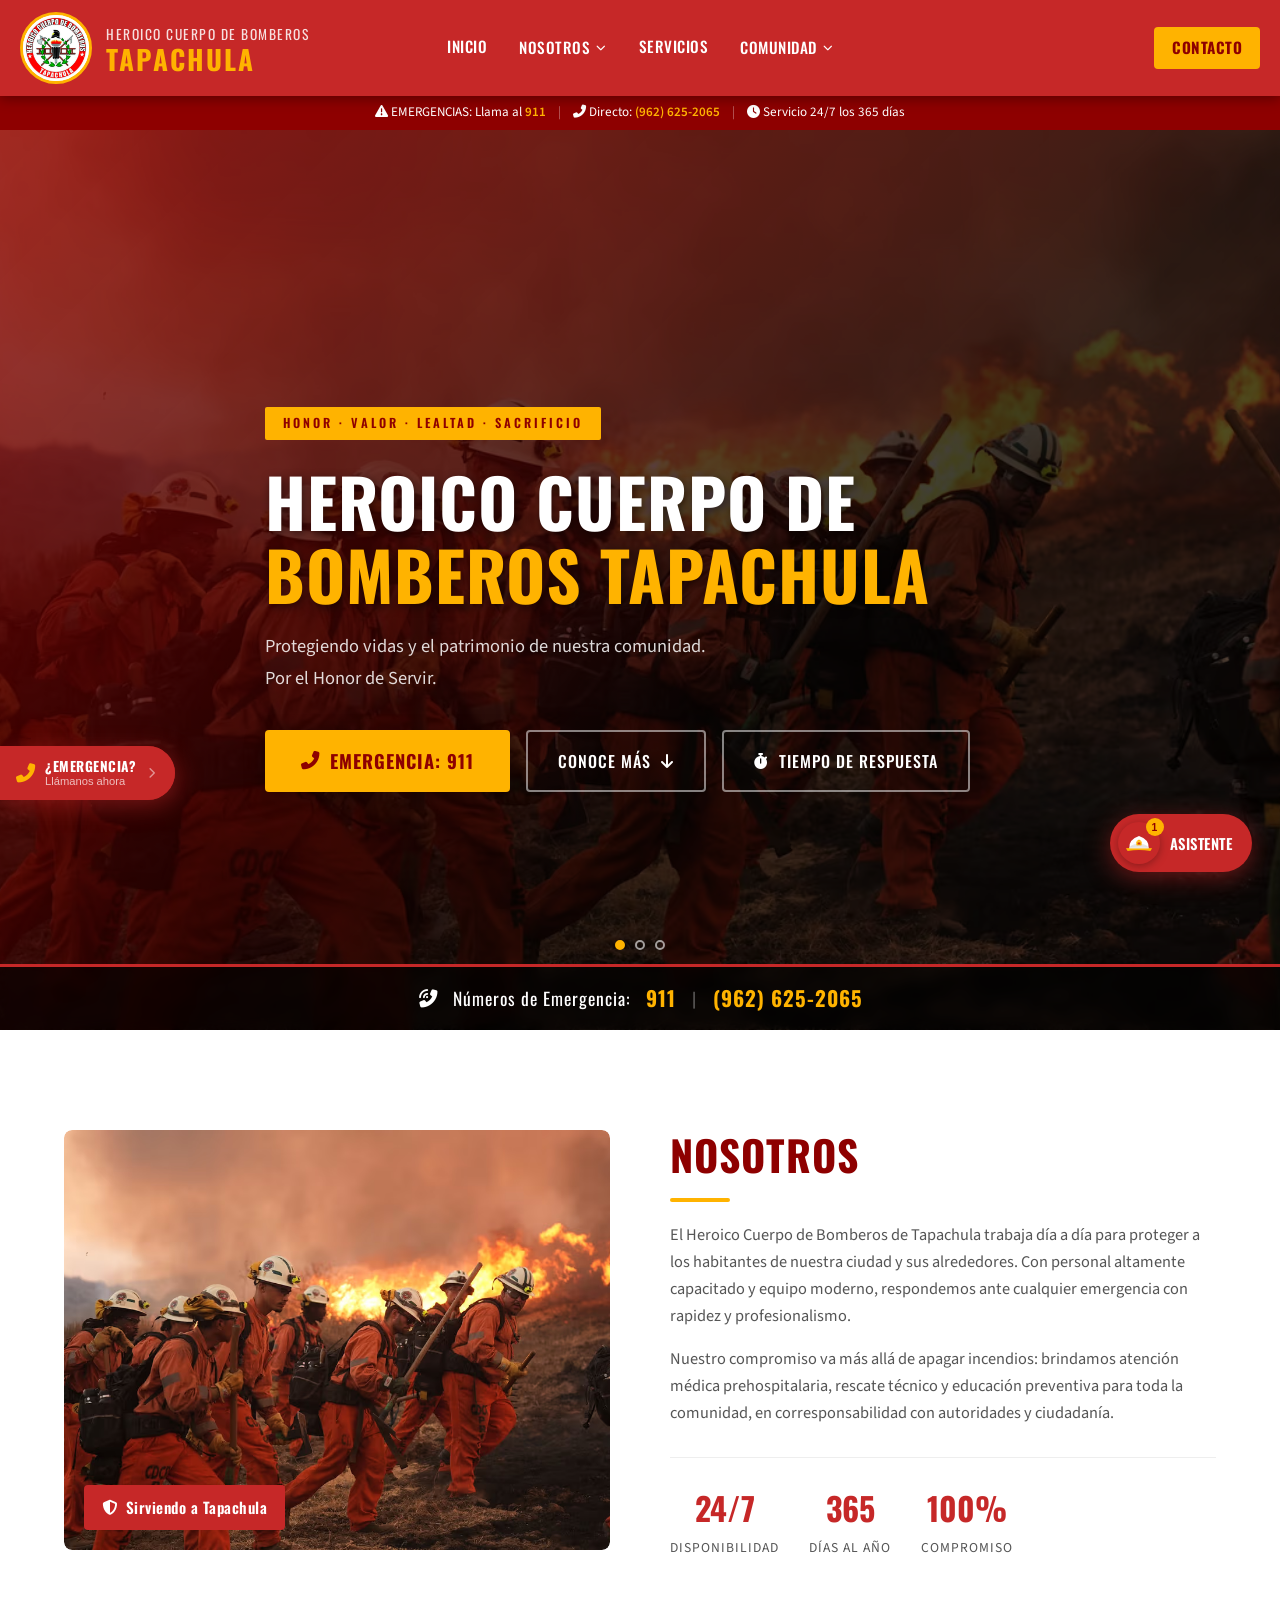
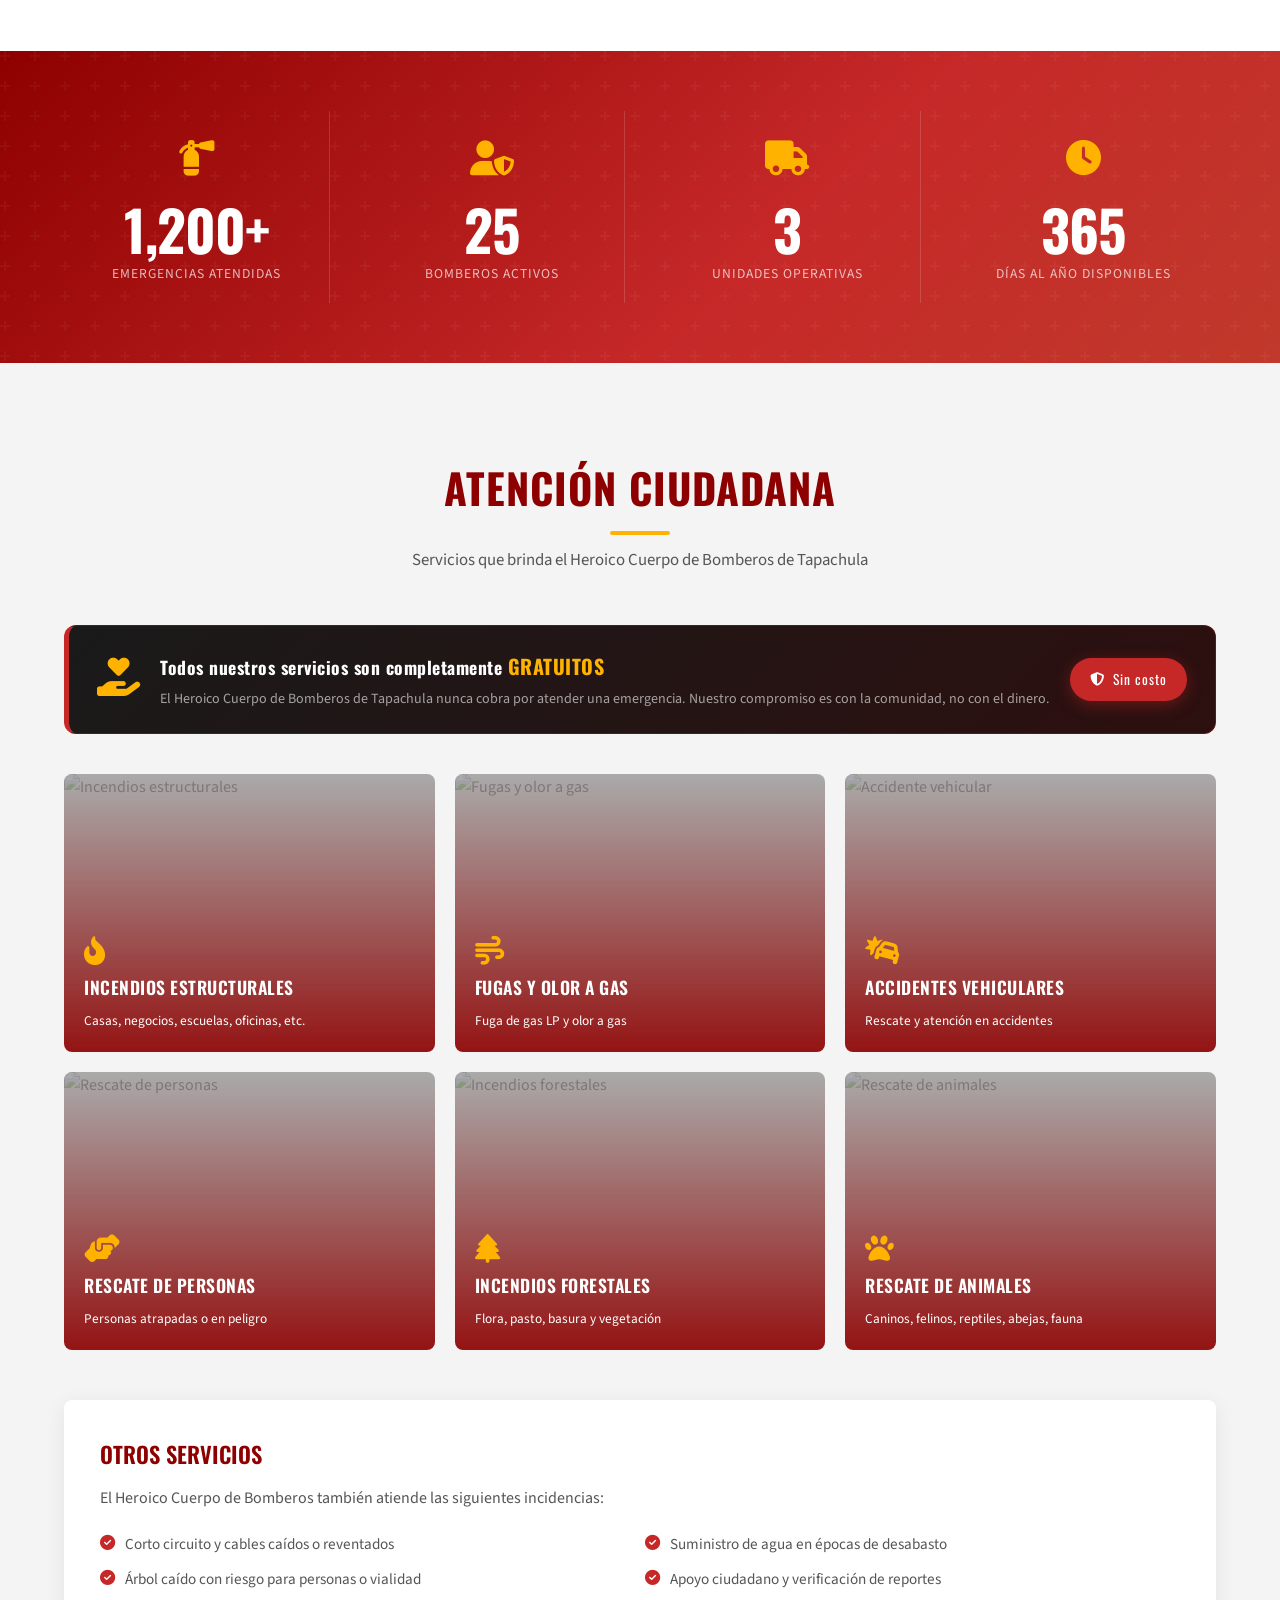
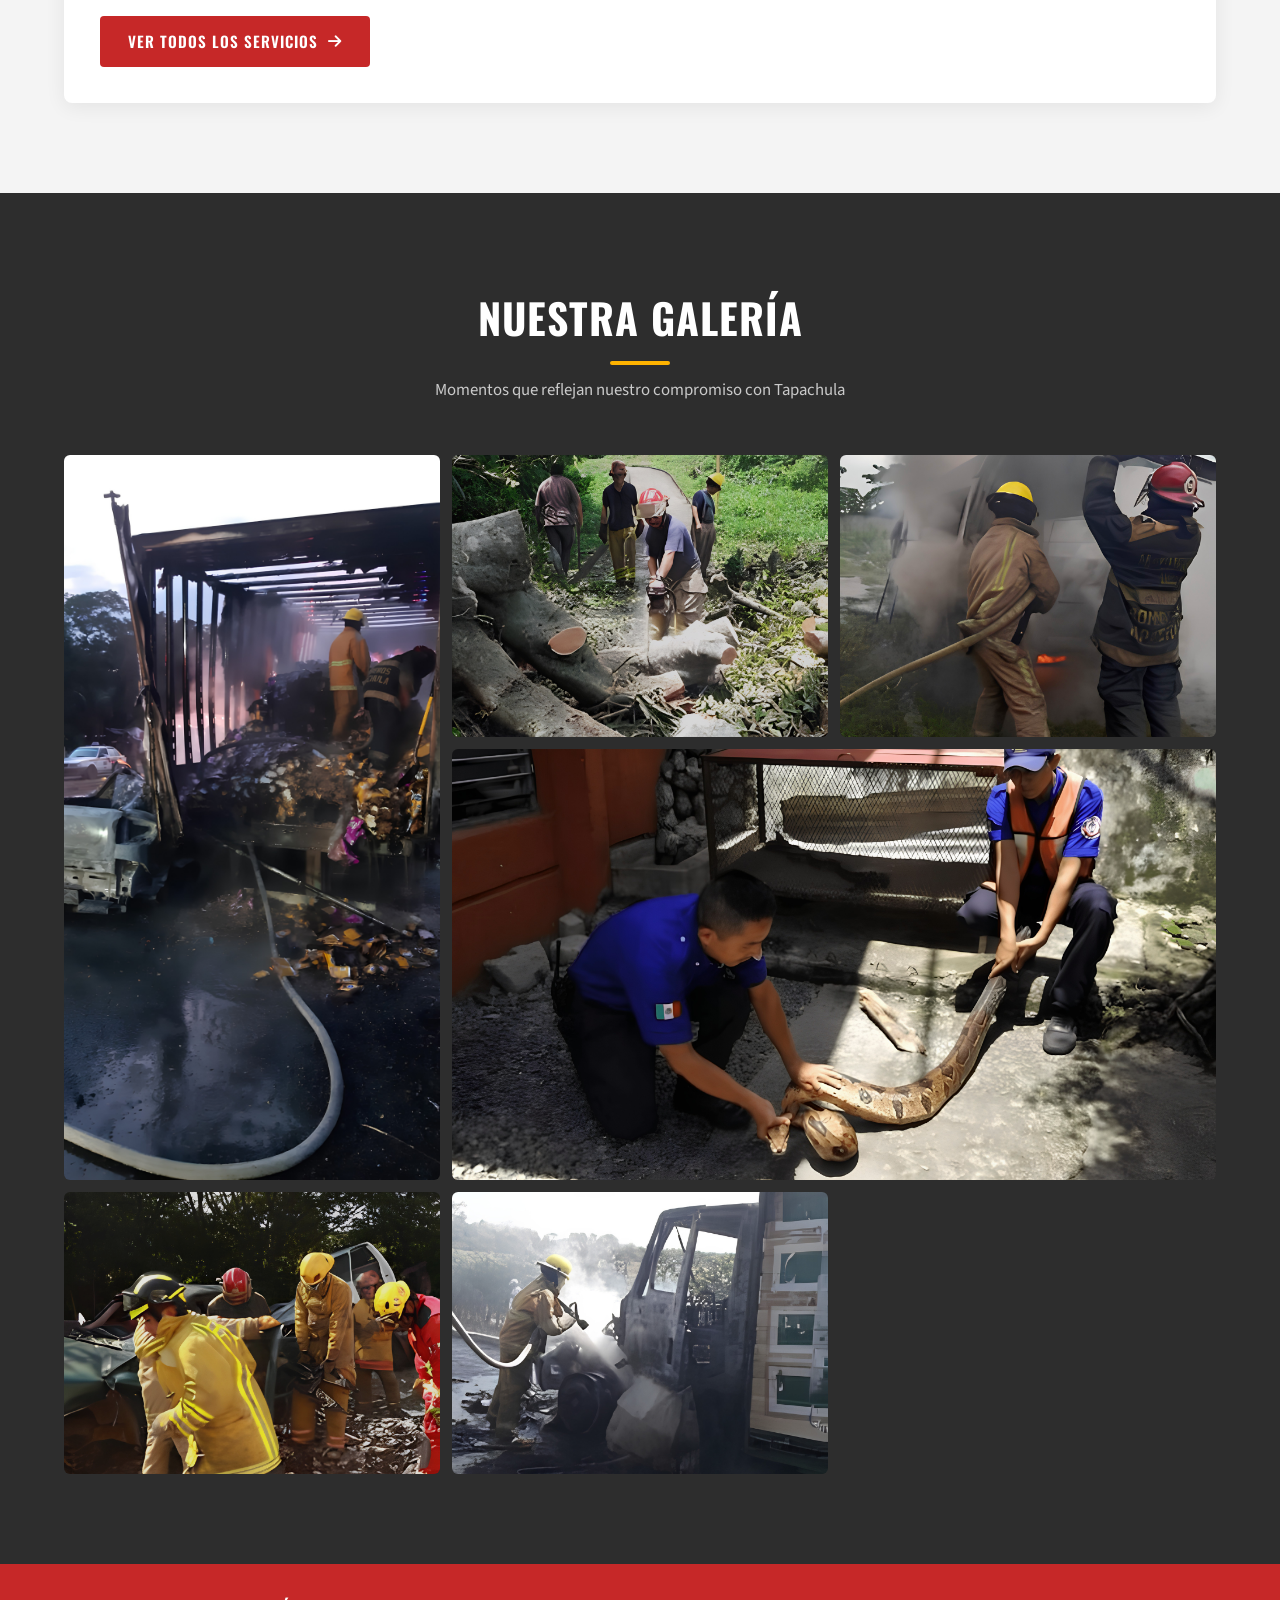
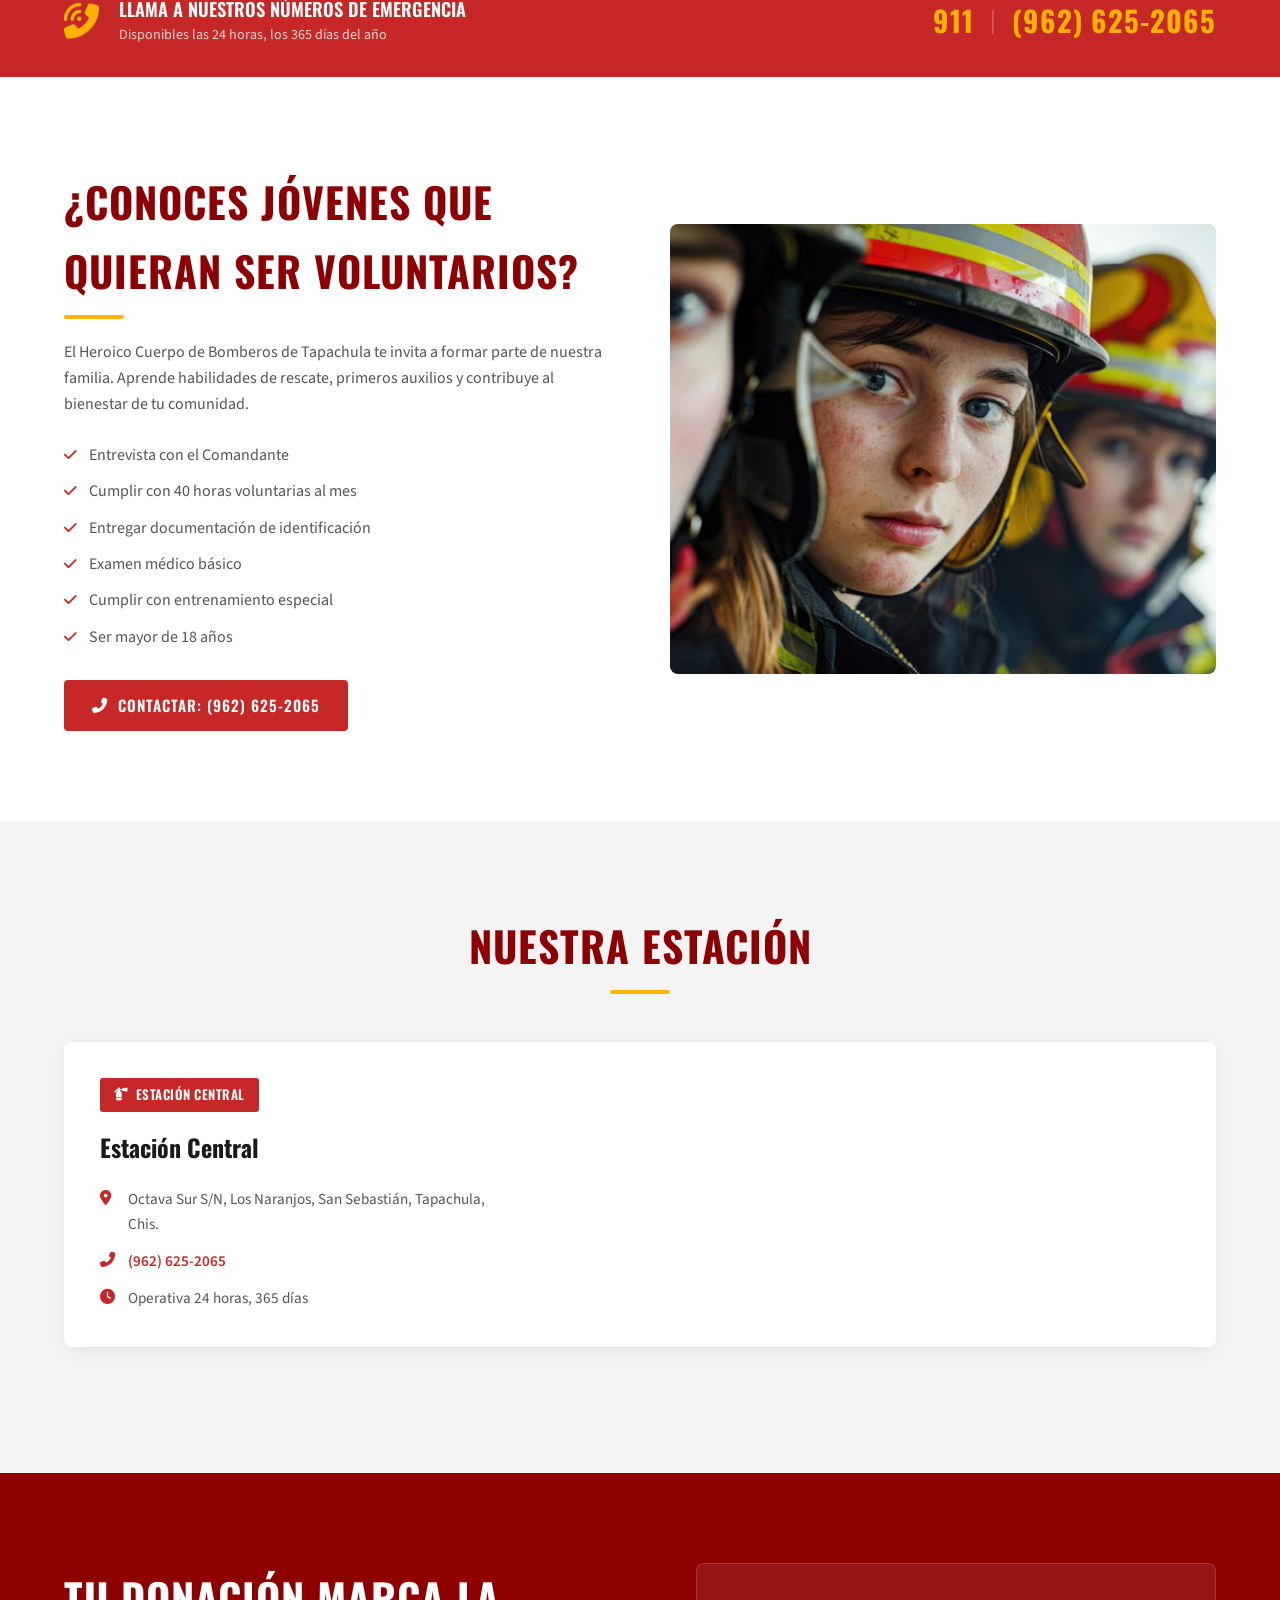
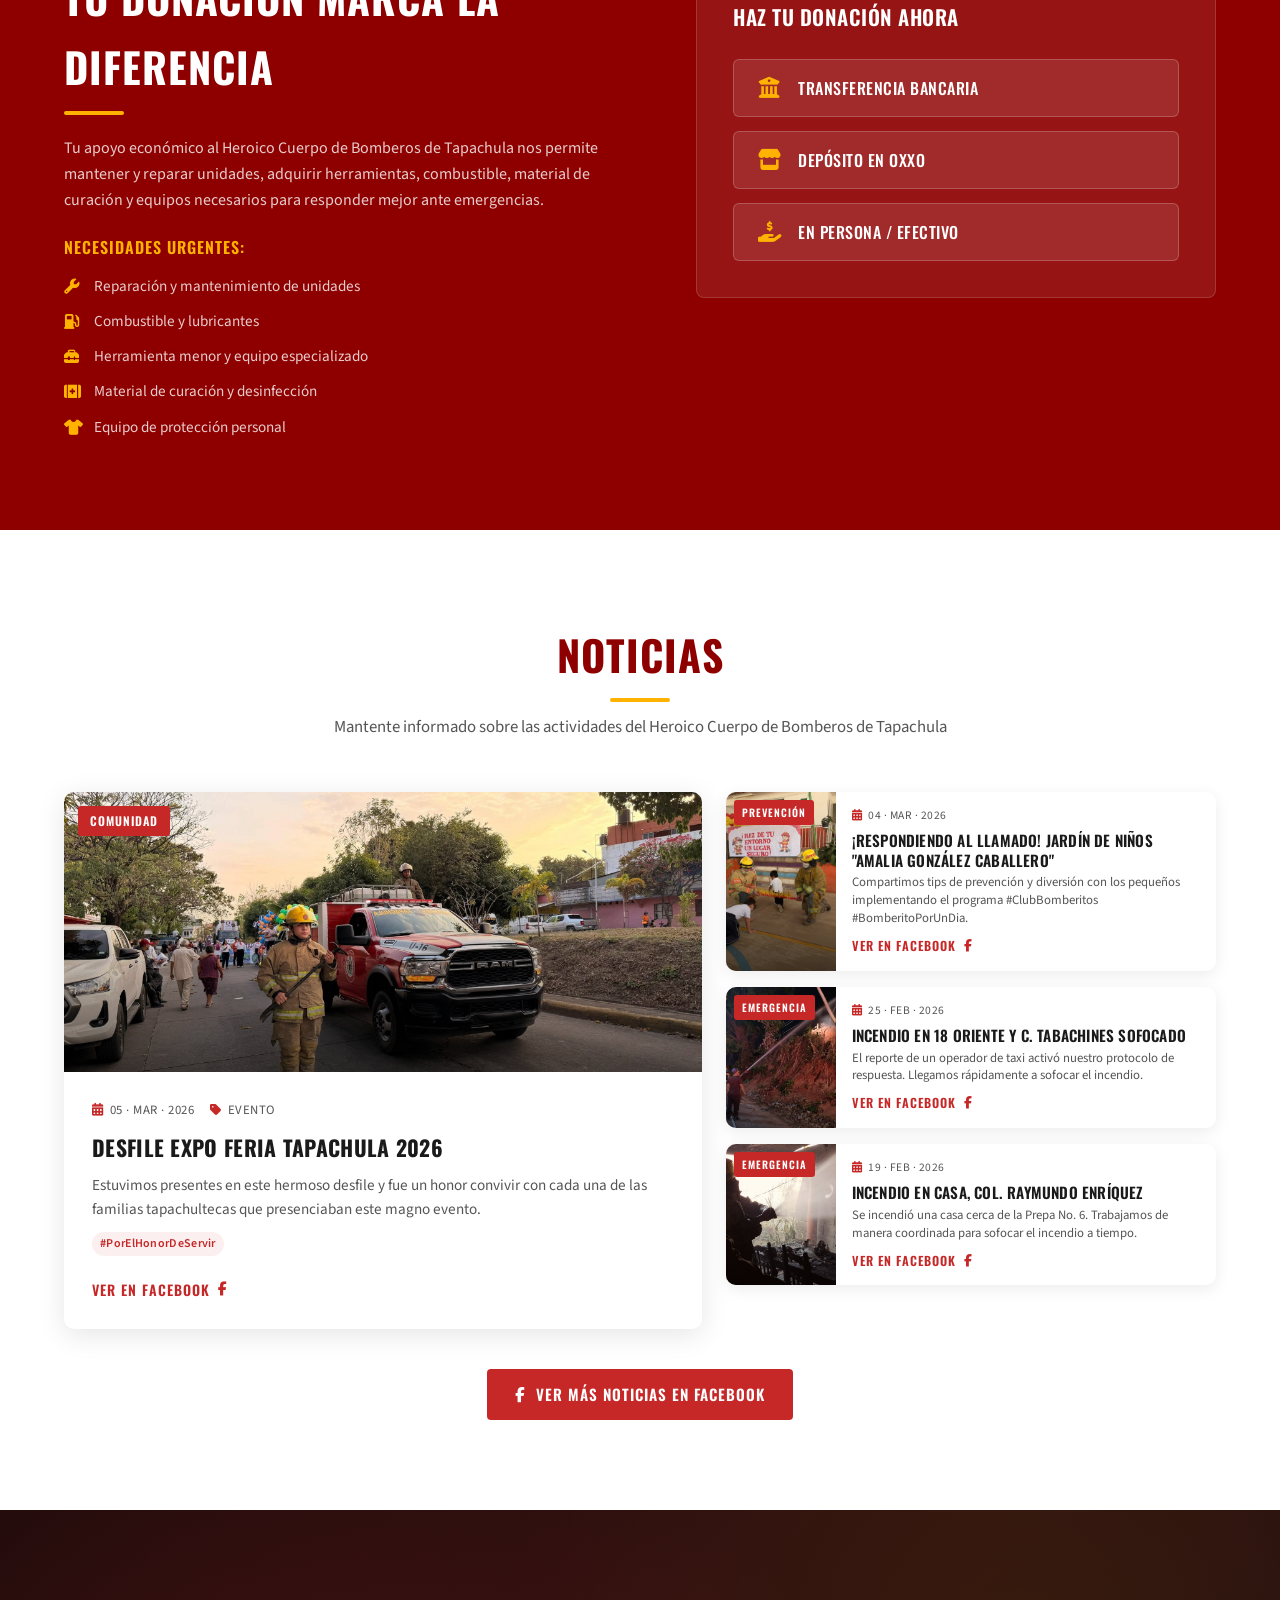
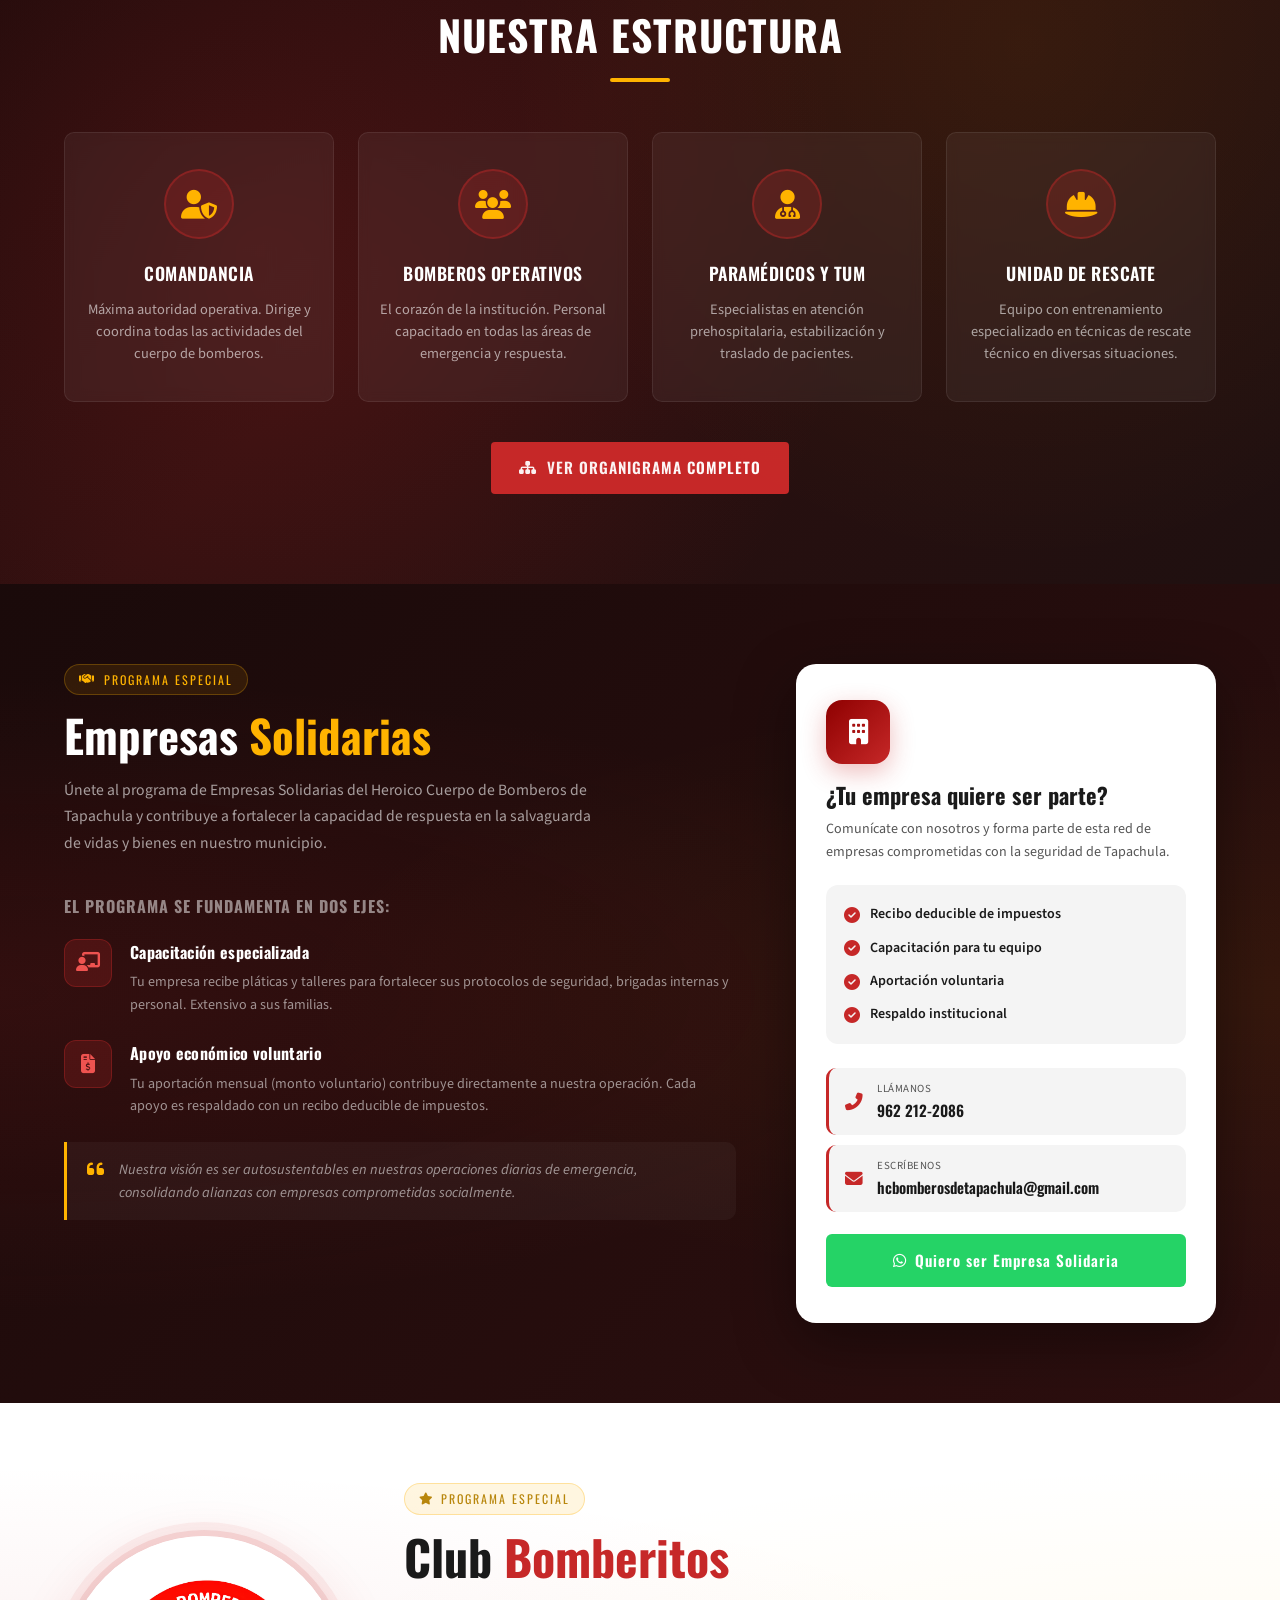
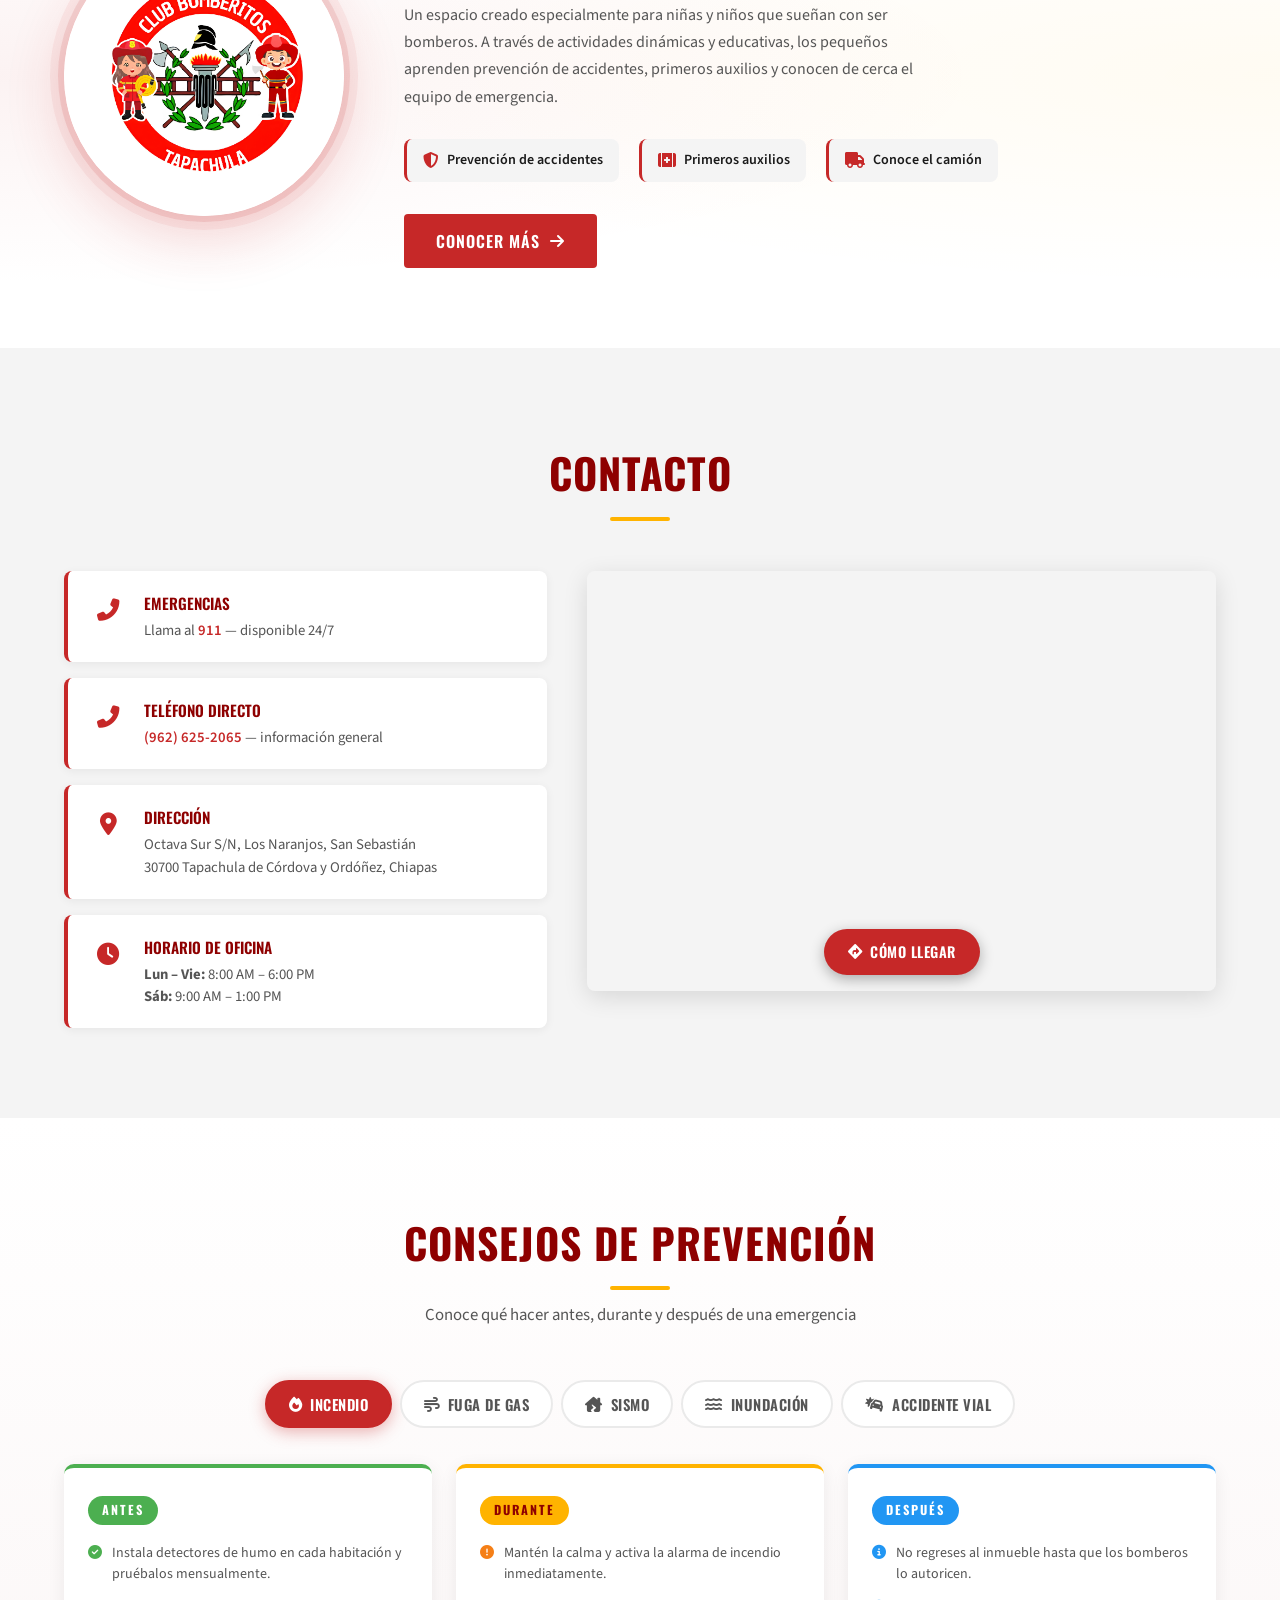
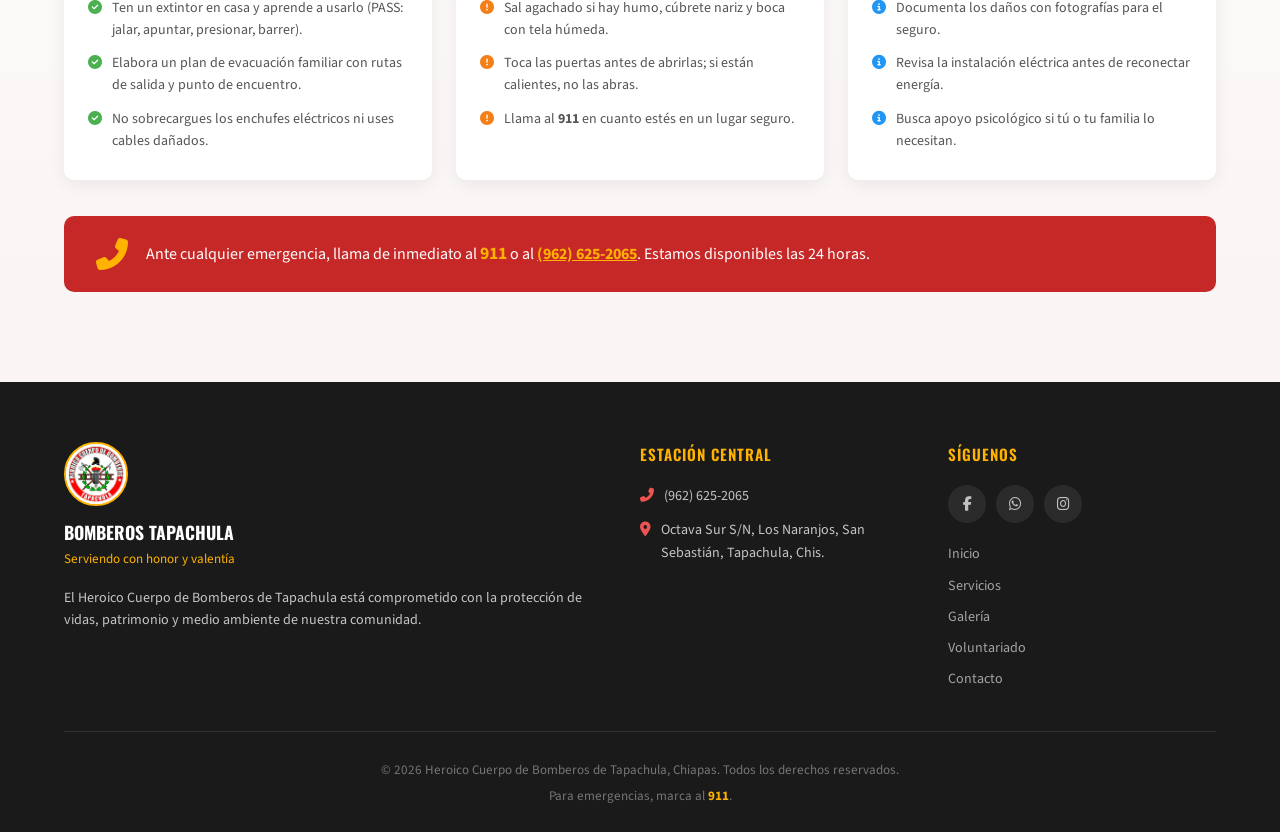
==== commit 724a6e5a: "Iconos de telefono cambiados de direccion, nueva opcion en hero, menos opciones en el menu y subcate" ====
--- a/index.html
+++ b/index.html
@@ -106,7 +106,7 @@
         <div class="container emergency-bar-inner">
             <span><i class="fas fa-exclamation-triangle"></i> EMERGENCIAS: Llama al <a href="tel:911">911</a></span>
             <span class="sep">|</span>
-            <span><i class="fas fa-phone"></i> Directo: <a href="tel:9626252065">(962) 625-2065</a></span>
+            <span><i class="fas fa-phone-alt"></i> Directo: <a href="tel:9626252065">(962) 625-2065</a></span>
             <span class="sep">|</span>
             <span><i class="fas fa-clock"></i> Servicio 24/7 los 365 días</span>
         </div>
@@ -132,15 +132,28 @@
             <nav id="mainNav" role="navigation" aria-label="Menú principal">
                 <ul role="list">
                     <li><a href="#inicio" aria-label="Ir a Inicio">Inicio</a></li>
-                    <li><a href="#nosotros" aria-label="Ir a Nosotros">Nosotros</a></li>
+                    <li class="has-dropdown">
+                        <a href="#nosotros" aria-label="Ir a Nosotros" aria-haspopup="true">Nosotros <i class="fas fa-chevron-down dropdown-arrow" aria-hidden="true"></i></a>
+                        <ul class="dropdown" role="list">
+                            <li><a href="#nosotros">Quiénes Somos</a></li>
+                            <li><a href="organigrama.html">Organigrama</a></li>
+                            <li><a href="#galeria">Galería</a></li>
+                            <li><a href="#estaciones">Estaciones</a></li>
+                            <li><a href="#noticias">Noticias</a></li>
+                        </ul>
+                    </li>
                     <li><a href="#servicios" aria-label="Ir a Servicios">Servicios</a></li>
-                    <li><a href="#galeria" aria-label="Ir a Galería">Galería</a></li>
-                    <li><a href="#voluntariado" aria-label="Ir a Voluntariado">Voluntariado</a></li>
-                    <li><a href="#empresas" aria-label="Ir a Empresas Solidarias">Empresas</a></li>
-                    <li><a href="#estaciones" aria-label="Ir a Estaciones">Estaciones</a></li>
-                    <li><a href="#noticias" aria-label="Ir a Noticias">Noticias</a></li>
-                    <li><a href="#prevencion" aria-label="Ir a Consejos de Prevención">Prevención</a></li>
-                    <li><a href="#contacto" class="nav-cta" aria-label="Ir a Contacto">Contacto</a></li>
+                    <li class="has-dropdown">
+                        <a href="#voluntariado" aria-label="Comunidad" aria-haspopup="true">Comunidad <i class="fas fa-chevron-down dropdown-arrow" aria-hidden="true"></i></a>
+                        <ul class="dropdown" role="list">
+                            <li><a href="#voluntariado">Voluntariado</a></li>
+                            <li><a href="#empresas">Empresas Solidarias</a></li>
+                            <li><a href="#prevencion">Prevención</a></li>
+                            <li><a href="bomberitos.html">Club Bomberitos</a></li>
+                        </ul>
+                    </li>
+                    <!-- Contacto en móvil drawer -->
+                    <li class="nav-cta-mobile"><a href="#contacto" class="nav-cta" aria-label="Ir a Contacto">Contacto</a></li>
                 </ul>
                 <!-- Redes sociales al fondo del drawer — solo móvil -->
                 <div class="nav-social">
@@ -158,6 +171,11 @@
                     </div>
                 </div>
             </nav>
+
+            <!-- Botón Contacto independiente — solo desktop -->
+            <div class="header-cta" aria-label="Ir a contacto">
+                <a href="#contacto">Contacto</a>
+            </div>
         </div>
     </header>
 
@@ -176,6 +194,9 @@
             <div class="hero-actions">
                 <a href="tel:911" class="btn-emergency"><i class="fas fa-phone-alt"></i> Emergencia: 911</a>
                 <a href="#nosotros" class="btn-secondary">Conoce más <i class="fas fa-arrow-down"></i></a>
+                <button class="btn-response-time" id="btnResponseTime" onclick="openResponseModal()">
+                    <i class="fas fa-stopwatch"></i> Tiempo de Respuesta
+                </button>
             </div>
         </div>
         <div class="hero-slider-dots" id="sliderDots">
@@ -185,7 +206,7 @@
         </div>
         <div class="hero-number-banner">
             <div class="container">
-                <i class="fas fa-phone-volume"></i>
+                <i class="fas fa-phone-volume" style="transform:scaleX(-1);display:inline-block;"></i>
                 <span>Números de Emergencia:</span>
                 <strong>911</strong>
                 <span class="sep-v">|</span>
@@ -394,7 +415,7 @@
     <div class="emergency-banner">
         <div class="container emergency-banner-inner">
             <div class="eb-left">
-                <i class="fas fa-phone-volume"></i>
+                <i class="fas fa-phone-volume" style="transform:scaleX(-1);display:inline-block;"></i>
                 <div>
                     <strong>Llama a nuestros Números de Emergencia</strong>
                     <span>Disponibles las 24 horas, los 365 días del año</span>
@@ -442,7 +463,7 @@
                             <h3>Estación Central</h3>
                             <ul>
                                 <li><i class="fas fa-map-marker-alt"></i> Octava Sur S/N, Los Naranjos, San Sebastián, Tapachula, Chis.</li>
-                                <li><i class="fas fa-phone"></i> <a href="tel:9626252065">(962) 625-2065</a></li>
+                                <li><i class="fas fa-phone-alt"></i> <a href="tel:9626252065">(962) 625-2065</a></li>
                                 <li><i class="fas fa-clock"></i> Operativa 24 horas, 365 días</li>
                             </ul>
                         </div>
@@ -686,7 +707,7 @@
 
                         <div class="ecta-contacto">
                             <a href="tel:9622122086" class="ecta-tel" aria-label="Llamar al 962 212-2086">
-                                <i class="fas fa-phone" aria-hidden="true"></i>
+                                <i class="fas fa-phone-alt" aria-hidden="true"></i>
                                 <div>
                                     <span class="ecta-tel-label">Llámanos</span>
                                     <span class="ecta-tel-num">962 212-2086</span>
@@ -760,7 +781,7 @@
                         </div>
                     </div>
                     <div class="contacto-item">
-                        <div class="ci-icon"><i class="fas fa-phone"></i></div>
+                        <div class="ci-icon"><i class="fas fa-phone-alt"></i></div>
                         <div>
                             <h4>Teléfono Directo</h4>
                             <p><a href="tel:9626252065">(962) 625-2065</a> — información general</p>
@@ -826,28 +847,28 @@
                         <div class="prev-col">
                             <h3><span class="prev-num">Antes</span></h3>
                             <ul class="prev-list">
-                                <li><i class="fas fa-check-circle" aria-hidden="true"></i> Instala detectores de humo en cada habitación y pruébalos mensualmente.</li>
-                                <li><i class="fas fa-check-circle" aria-hidden="true"></i> Ten un extintor en casa y aprende a usarlo (PASS: jalar, apuntar, presionar, barrer).</li>
-                                <li><i class="fas fa-check-circle" aria-hidden="true"></i> Elabora un plan de evacuación familiar con rutas de salida y punto de encuentro.</li>
-                                <li><i class="fas fa-check-circle" aria-hidden="true"></i> No sobrecargues los enchufes eléctricos ni uses cables dañados.</li>
+                                <li><i class="fas fa-check-circle" aria-hidden="true"></i><span>Instala detectores de humo en cada habitación y pruébalos mensualmente.</span></li>
+                                <li><i class="fas fa-check-circle" aria-hidden="true"></i><span>Ten un extintor en casa y aprende a usarlo (PASS: jalar, apuntar, presionar, barrer).</span></li>
+                                <li><i class="fas fa-check-circle" aria-hidden="true"></i><span>Elabora un plan de evacuación familiar con rutas de salida y punto de encuentro.</span></li>
+                                <li><i class="fas fa-check-circle" aria-hidden="true"></i><span>No sobrecargues los enchufes eléctricos ni uses cables dañados.</span></li>
                             </ul>
                         </div>
                         <div class="prev-col">
                             <h3><span class="prev-num durante">Durante</span></h3>
                             <ul class="prev-list">
-                                <li><i class="fas fa-exclamation-circle" aria-hidden="true"></i> Mantén la calma y activa la alarma de incendio inmediatamente.</li>
-                                <li><i class="fas fa-exclamation-circle" aria-hidden="true"></i> Sal agachado si hay humo, cúbrete nariz y boca con tela húmeda.</li>
-                                <li><i class="fas fa-exclamation-circle" aria-hidden="true"></i> Toca las puertas antes de abrirlas; si están calientes, no las abras.</li>
-                                <li><i class="fas fa-exclamation-circle" aria-hidden="true"></i> Llama al <strong>911</strong> en cuanto estés en un lugar seguro.</li>
+                                <li><i class="fas fa-exclamation-circle" aria-hidden="true"></i><span>Mantén la calma y activa la alarma de incendio inmediatamente.</span></li>
+                                <li><i class="fas fa-exclamation-circle" aria-hidden="true"></i><span>Sal agachado si hay humo, cúbrete nariz y boca con tela húmeda.</span></li>
+                                <li><i class="fas fa-exclamation-circle" aria-hidden="true"></i><span>Toca las puertas antes de abrirlas; si están calientes, no las abras.</span></li>
+                                <li><i class="fas fa-exclamation-circle" aria-hidden="true"></i><span>Llama al <strong>911</strong> en cuanto estés en un lugar seguro.</span></li>
                             </ul>
                         </div>
                         <div class="prev-col">
                             <h3><span class="prev-num despues">Después</span></h3>
                             <ul class="prev-list">
-                                <li><i class="fas fa-info-circle" aria-hidden="true"></i> No regreses al inmueble hasta que los bomberos lo autoricen.</li>
-                                <li><i class="fas fa-info-circle" aria-hidden="true"></i> Documenta los daños con fotografías para el seguro.</li>
-                                <li><i class="fas fa-info-circle" aria-hidden="true"></i> Revisa la instalación eléctrica antes de reconectar energía.</li>
-                                <li><i class="fas fa-info-circle" aria-hidden="true"></i> Busca apoyo psicológico si tú o tu familia lo necesitan.</li>
+                                <li><i class="fas fa-info-circle" aria-hidden="true"></i><span>No regreses al inmueble hasta que los bomberos lo autoricen.</span></li>
+                                <li><i class="fas fa-info-circle" aria-hidden="true"></i><span>Documenta los daños con fotografías para el seguro.</span></li>
+                                <li><i class="fas fa-info-circle" aria-hidden="true"></i><span>Revisa la instalación eléctrica antes de reconectar energía.</span></li>
+                                <li><i class="fas fa-info-circle" aria-hidden="true"></i><span>Busca apoyo psicológico si tú o tu familia lo necesitan.</span></li>
                             </ul>
                         </div>
                     </div>
@@ -858,27 +879,27 @@
                         <div class="prev-col">
                             <h3><span class="prev-num">Antes</span></h3>
                             <ul class="prev-list">
-                                <li><i class="fas fa-check-circle" aria-hidden="true"></i> Revisa mangueras y conexiones del tanque de gas cada 6 meses.</li>
-                                <li><i class="fas fa-check-circle" aria-hidden="true"></i> Instala el tanque en un lugar ventilado y alejado de fuentes de calor.</li>
-                                <li><i class="fas fa-check-circle" aria-hidden="true"></i> Usa solo mangueras y reguladores certificados y en buen estado.</li>
-                                <li><i class="fas fa-check-circle" aria-hidden="true"></i> Cierra la llave del gas al salir de casa o al dormir.</li>
+                                <li><i class="fas fa-check-circle" aria-hidden="true"></i><span>Revisa mangueras y conexiones del tanque de gas cada 6 meses.</span></li>
+                                <li><i class="fas fa-check-circle" aria-hidden="true"></i><span>Instala el tanque en un lugar ventilado y alejado de fuentes de calor.</span></li>
+                                <li><i class="fas fa-check-circle" aria-hidden="true"></i><span>Usa solo mangueras y reguladores certificados y en buen estado.</span></li>
+                                <li><i class="fas fa-check-circle" aria-hidden="true"></i><span>Cierra la llave del gas al salir de casa o al dormir.</span></li>
                             </ul>
                         </div>
                         <div class="prev-col">
                             <h3><span class="prev-num durante">Durante</span></h3>
                             <ul class="prev-list">
-                                <li><i class="fas fa-exclamation-circle" aria-hidden="true"></i> No enciendas luces, interruptores ni uses el teléfono dentro del inmueble.</li>
-                                <li><i class="fas fa-exclamation-circle" aria-hidden="true"></i> Cierra la llave del gas y abre puertas y ventanas para ventilar.</li>
-                                <li><i class="fas fa-exclamation-circle" aria-hidden="true"></i> Evacúa inmediatamente a todos del lugar.</li>
-                                <li><i class="fas fa-exclamation-circle" aria-hidden="true"></i> Llama al <strong>911</strong> desde el exterior del inmueble.</li>
+                                <li><i class="fas fa-exclamation-circle" aria-hidden="true"></i><span>No enciendas luces, interruptores ni uses el teléfono dentro del inmueble.</span></li>
+                                <li><i class="fas fa-exclamation-circle" aria-hidden="true"></i><span>Cierra la llave del gas y abre puertas y ventanas para ventilar.</span></li>
+                                <li><i class="fas fa-exclamation-circle" aria-hidden="true"></i><span>Evacúa inmediatamente a todos del lugar.</span></li>
+                                <li><i class="fas fa-exclamation-circle" aria-hidden="true"></i><span>Llama al <strong>911</strong> desde el exterior del inmueble.</span></li>
                             </ul>
                         </div>
                         <div class="prev-col">
                             <h3><span class="prev-num despues">Después</span></h3>
                             <ul class="prev-list">
-                                <li><i class="fas fa-info-circle" aria-hidden="true"></i> No entres hasta que los bomberos revisen y autoricen el ingreso.</li>
-                                <li><i class="fas fa-info-circle" aria-hidden="true"></i> Solicita revisión de la instalación a un técnico certificado.</li>
-                                <li><i class="fas fa-info-circle" aria-hidden="true"></i> Reporta a la distribuidora de gas cualquier anomalía detectada.</li>
+                                <li><i class="fas fa-info-circle" aria-hidden="true"></i><span>No entres hasta que los bomberos revisen y autoricen el ingreso.</span></li>
+                                <li><i class="fas fa-info-circle" aria-hidden="true"></i><span>Solicita revisión de la instalación a un técnico certificado.</span></li>
+                                <li><i class="fas fa-info-circle" aria-hidden="true"></i><span>Reporta a la distribuidora de gas cualquier anomalía detectada.</span></li>
                             </ul>
                         </div>
                     </div>
@@ -889,28 +910,28 @@
                         <div class="prev-col">
                             <h3><span class="prev-num">Antes</span></h3>
                             <ul class="prev-list">
-                                <li><i class="fas fa-check-circle" aria-hidden="true"></i> Identifica zonas de seguridad y rutas de evacuación en tu hogar y trabajo.</li>
-                                <li><i class="fas fa-check-circle" aria-hidden="true"></i> Prepara un kit de emergencia: agua, comida, botiquín, linterna y radio.</li>
-                                <li><i class="fas fa-check-circle" aria-hidden="true"></i> Ancla muebles altos y asegura objetos que puedan caer.</li>
-                                <li><i class="fas fa-check-circle" aria-hidden="true"></i> Realiza simulacros con tu familia al menos dos veces al año.</li>
+                                <li><i class="fas fa-check-circle" aria-hidden="true"></i><span>Identifica zonas de seguridad y rutas de evacuación en tu hogar y trabajo.</span></li>
+                                <li><i class="fas fa-check-circle" aria-hidden="true"></i><span>Prepara un kit de emergencia: agua, comida, botiquín, linterna y radio.</span></li>
+                                <li><i class="fas fa-check-circle" aria-hidden="true"></i><span>Ancla muebles altos y asegura objetos que puedan caer.</span></li>
+                                <li><i class="fas fa-check-circle" aria-hidden="true"></i><span>Realiza simulacros con tu familia al menos dos veces al año.</span></li>
                             </ul>
                         </div>
                         <div class="prev-col">
                             <h3><span class="prev-num durante">Durante</span></h3>
                             <ul class="prev-list">
-                                <li><i class="fas fa-exclamation-circle" aria-hidden="true"></i> Aléjate de ventanas, espejos y objetos que puedan caer.</li>
-                                <li><i class="fas fa-exclamation-circle" aria-hidden="true"></i> Aplica la posición de protección: agáchate, cúbrete y agárrate.</li>
-                                <li><i class="fas fa-exclamation-circle" aria-hidden="true"></i> No uses elevadores ni corras por las escaleras durante el movimiento.</li>
-                                <li><i class="fas fa-exclamation-circle" aria-hidden="true"></i> Si estás afuera, aléjate de edificios, postes y cables eléctricos.</li>
+                                <li><i class="fas fa-exclamation-circle" aria-hidden="true"></i><span>Aléjate de ventanas, espejos y objetos que puedan caer.</span></li>
+                                <li><i class="fas fa-exclamation-circle" aria-hidden="true"></i><span>Aplica la posición de protección: agáchate, cúbrete y agárrate.</span></li>
+                                <li><i class="fas fa-exclamation-circle" aria-hidden="true"></i><span>No uses elevadores ni corras por las escaleras durante el movimiento.</span></li>
+                                <li><i class="fas fa-exclamation-circle" aria-hidden="true"></i><span>Si estás afuera, aléjate de edificios, postes y cables eléctricos.</span></li>
                             </ul>
                         </div>
                         <div class="prev-col">
                             <h3><span class="prev-num despues">Después</span></h3>
                             <ul class="prev-list">
-                                <li><i class="fas fa-info-circle" aria-hidden="true"></i> Revisa si hay heridos y brinda primeros auxilios básicos.</li>
-                                <li><i class="fas fa-info-circle" aria-hidden="true"></i> Verifica fugas de gas o daños eléctricos antes de habitar el inmueble.</li>
-                                <li><i class="fas fa-info-circle" aria-hidden="true"></i> Mantente informado por radio oficial sobre réplicas y alertas.</li>
-                                <li><i class="fas fa-info-circle" aria-hidden="true"></i> No difundas rumores; usa solo fuentes oficiales de información.</li>
+                                <li><i class="fas fa-info-circle" aria-hidden="true"></i><span>Revisa si hay heridos y brinda primeros auxilios básicos.</span></li>
+                                <li><i class="fas fa-info-circle" aria-hidden="true"></i><span>Verifica fugas de gas o daños eléctricos antes de habitar el inmueble.</span></li>
+                                <li><i class="fas fa-info-circle" aria-hidden="true"></i><span>Mantente informado por radio oficial sobre réplicas y alertas.</span></li>
+                                <li><i class="fas fa-info-circle" aria-hidden="true"></i><span>No difundas rumores; usa solo fuentes oficiales de información.</span></li>
                             </ul>
                         </div>
                     </div>
@@ -921,27 +942,27 @@
                         <div class="prev-col">
                             <h3><span class="prev-num">Antes</span></h3>
                             <ul class="prev-list">
-                                <li><i class="fas fa-check-circle" aria-hidden="true"></i> Conoce si tu colonia está en zona de riesgo por inundaciones.</li>
-                                <li><i class="fas fa-check-circle" aria-hidden="true"></i> Limpia coladeras y canaletas antes de la temporada de lluvias.</li>
-                                <li><i class="fas fa-check-circle" aria-hidden="true"></i> Ten documentos importantes en bolsas herméticas y en un lugar accesible.</li>
-                                <li><i class="fas fa-check-circle" aria-hidden="true"></i> Prepara una mochila de emergencia con agua, alimentos y medicamentos.</li>
+                                <li><i class="fas fa-check-circle" aria-hidden="true"></i><span>Conoce si tu colonia está en zona de riesgo por inundaciones.</span></li>
+                                <li><i class="fas fa-check-circle" aria-hidden="true"></i><span>Limpia coladeras y canaletas antes de la temporada de lluvias.</span></li>
+                                <li><i class="fas fa-check-circle" aria-hidden="true"></i><span>Ten documentos importantes en bolsas herméticas y en un lugar accesible.</span></li>
+                                <li><i class="fas fa-check-circle" aria-hidden="true"></i><span>Prepara una mochila de emergencia con agua, alimentos y medicamentos.</span></li>
                             </ul>
                         </div>
                         <div class="prev-col">
                             <h3><span class="prev-num durante">Durante</span></h3>
                             <ul class="prev-list">
-                                <li><i class="fas fa-exclamation-circle" aria-hidden="true"></i> No cruces corrientes de agua aunque parezcan poco profundas.</li>
-                                <li><i class="fas fa-exclamation-circle" aria-hidden="true"></i> Desconecta aparatos eléctricos y sube los objetos de valor.</li>
-                                <li><i class="fas fa-exclamation-circle" aria-hidden="true"></i> Evacúa si las autoridades lo indican; no esperes a que suba el agua.</li>
-                                <li><i class="fas fa-exclamation-circle" aria-hidden="true"></i> Llama al <strong>911</strong> si necesitas ayuda para evacuar.</li>
+                                <li><i class="fas fa-exclamation-circle" aria-hidden="true"></i><span>No cruces corrientes de agua aunque parezcan poco profundas.</span></li>
+                                <li><i class="fas fa-exclamation-circle" aria-hidden="true"></i><span>Desconecta aparatos eléctricos y sube los objetos de valor.</span></li>
+                                <li><i class="fas fa-exclamation-circle" aria-hidden="true"></i><span>Evacúa si las autoridades lo indican; no esperes a que suba el agua.</span></li>
+                                <li><i class="fas fa-exclamation-circle" aria-hidden="true"></i><span>Llama al <strong>911</strong> si necesitas ayuda para evacuar.</span></li>
                             </ul>
                         </div>
                         <div class="prev-col">
                             <h3><span class="prev-num despues">Después</span></h3>
                             <ul class="prev-list">
-                                <li><i class="fas fa-info-circle" aria-hidden="true"></i> No consumas agua de la llave hasta confirmar que es potable.</li>
-                                <li><i class="fas fa-info-circle" aria-hidden="true"></i> Limpia y desinfecta todas las superficies que estuvieron en contacto con el agua.</li>
-                                <li><i class="fas fa-info-circle" aria-hidden="true"></i> Reporta daños a las autoridades municipales correspondientes.</li>
+                                <li><i class="fas fa-info-circle" aria-hidden="true"></i><span>No consumas agua de la llave hasta confirmar que es potable.</span></li>
+                                <li><i class="fas fa-info-circle" aria-hidden="true"></i><span>Limpia y desinfecta todas las superficies que estuvieron en contacto con el agua.</span></li>
+                                <li><i class="fas fa-info-circle" aria-hidden="true"></i><span>Reporta daños a las autoridades municipales correspondientes.</span></li>
                             </ul>
                         </div>
                     </div>
@@ -952,27 +973,27 @@
                         <div class="prev-col">
                             <h3><span class="prev-num">Antes</span></h3>
                             <ul class="prev-list">
-                                <li><i class="fas fa-check-circle" aria-hidden="true"></i> Respeta los límites de velocidad y las señales de tránsito.</li>
-                                <li><i class="fas fa-check-circle" aria-hidden="true"></i> Nunca manejes bajo efectos del alcohol, drogas o con sueño.</li>
-                                <li><i class="fas fa-check-circle" aria-hidden="true"></i> Usa siempre el cinturón de seguridad y sillas para niños.</li>
-                                <li><i class="fas fa-check-circle" aria-hidden="true"></i> Mantén tu vehículo en buen estado: frenos, llantas y luces.</li>
+                                <li><i class="fas fa-check-circle" aria-hidden="true"></i><span>Respeta los límites de velocidad y las señales de tránsito.</span></li>
+                                <li><i class="fas fa-check-circle" aria-hidden="true"></i><span>Nunca manejes bajo efectos del alcohol, drogas o con sueño.</span></li>
+                                <li><i class="fas fa-check-circle" aria-hidden="true"></i><span>Usa siempre el cinturón de seguridad y sillas para niños.</span></li>
+                                <li><i class="fas fa-check-circle" aria-hidden="true"></i><span>Mantén tu vehículo en buen estado: frenos, llantas y luces.</span></li>
                             </ul>
                         </div>
                         <div class="prev-col">
                             <h3><span class="prev-num durante">Durante</span></h3>
                             <ul class="prev-list">
-                                <li><i class="fas fa-exclamation-circle" aria-hidden="true"></i> Llama al <strong>911</strong> inmediatamente e indica ubicación exacta.</li>
-                                <li><i class="fas fa-exclamation-circle" aria-hidden="true"></i> No muevas a los heridos a menos que haya riesgo de incendio.</li>
-                                <li><i class="fas fa-exclamation-circle" aria-hidden="true"></i> Señaliza el área para prevenir más accidentes.</li>
-                                <li><i class="fas fa-exclamation-circle" aria-hidden="true"></i> Si hay heridos conscientes, mantente con ellos y dales seguridad.</li>
+                                <li><i class="fas fa-exclamation-circle" aria-hidden="true"></i><span>Llama al <strong>911</strong> inmediatamente e indica ubicación exacta.</span></li>
+                                <li><i class="fas fa-exclamation-circle" aria-hidden="true"></i><span>No muevas a los heridos a menos que haya riesgo de incendio.</span></li>
+                                <li><i class="fas fa-exclamation-circle" aria-hidden="true"></i><span>Señaliza el área para prevenir más accidentes.</span></li>
+                                <li><i class="fas fa-exclamation-circle" aria-hidden="true"></i><span>Si hay heridos conscientes, mantente con ellos y dales seguridad.</span></li>
                             </ul>
                         </div>
                         <div class="prev-col">
                             <h3><span class="prev-num despues">Después</span></h3>
                             <ul class="prev-list">
-                                <li><i class="fas fa-info-circle" aria-hidden="true"></i> Coopera con los servicios de emergencia al llegar.</li>
-                                <li><i class="fas fa-info-circle" aria-hidden="true"></i> Intercambia datos del seguro con los involucrados.</li>
-                                <li><i class="fas fa-info-circle" aria-hidden="true"></i> Presenta denuncia ante las autoridades de tránsito correspondientes.</li>
+                                <li><i class="fas fa-info-circle" aria-hidden="true"></i><span>Coopera con los servicios de emergencia al llegar.</span></li>
+                                <li><i class="fas fa-info-circle" aria-hidden="true"></i><span>Intercambia datos del seguro con los involucrados.</span></li>
+                                <li><i class="fas fa-info-circle" aria-hidden="true"></i><span>Presenta denuncia ante las autoridades de tránsito correspondientes.</span></li>
                             </ul>
                         </div>
                     </div>
@@ -1005,7 +1026,7 @@
                 <div class="footer-col">
                     <h4>Estación Central</h4>
                     <ul>
-                        <li><i class="fas fa-phone"></i> <a href="tel:9626252065">(962) 625-2065</a></li>
+<li><i class="fas fa-phone" style="transform:scaleX(-1);display:inline-block;"></i> <a href="tel:9626252065">(962) 625-2065</a></li>
                         <li><i class="fas fa-map-marker-alt"></i> Octava Sur S/N, Los Naranjos, San Sebastián, Tapachula, Chis.</li>
                     </ul>
                 </div>
@@ -1133,8 +1154,9 @@
                         <i class="fas fa-exclamation-triangle"></i>
                     </div>
                     <div class="emg-warning-text">
-                        <strong>⚠️ Solo emergencias reales</strong>
-                            <p>Las llamadas falsas son un <strong style="display:inline;">delito</strong> y pueden retrasar la atención a quienes realmente la necesitan. Las llamadas falsas serán reportadas a las autoridades.</p>                    </div>
+                        <strong>🚨 Advertencia — Solo emergencias reales</strong>
+                        <p>Las <em>llamadas falsas son un delito</em> penado con prisión y multa. Toda llamada es grabada y reportada a las autoridades competentes.</p>
+                    </div>
                 </div>
                 <p class="emg-available">
                     <i class="fas fa-clock" aria-hidden="true"></i> Disponibles 24/7 · 365 días del año
@@ -1230,5 +1252,97 @@
 
     <script src="script.js"></script>
 
+
+    <!-- ===== MODAL TIEMPO DE RESPUESTA ===== -->
+    <div class="rt-overlay" id="rtOverlay" onclick="closeResponseModal()"></div>
+    <div class="rt-modal" id="rtModal" role="dialog" aria-modal="true" aria-labelledby="rtTitle">
+
+        <!-- Header -->
+        <div class="rt-header">
+            <div class="rt-header-icon"><i class="fas fa-stopwatch"></i></div>
+            <div>
+                <h2 id="rtTitle">Tiempo de Respuesta</h2>
+                <p>Calcula cuánto tardarían los bomberos en llegar</p>
+            </div>
+            <button class="rt-close" onclick="closeResponseModal()" aria-label="Cerrar"><i class="fas fa-times"></i></button>
+        </div>
+
+        <!-- Estado: inicial -->
+        <div class="rt-body" id="rtStateInit">
+            <div class="rt-station-info">
+                <div class="rt-station-icon"><i class="fas fa-fire-extinguisher"></i></div>
+                <div>
+                    <strong>Estación Central</strong>
+                    <span>Heroico Cuerpo de Bomberos Tapachula</span>
+                </div>
+            </div>
+            <p class="rt-desc">Necesitamos acceder a tu ubicación para calcular la distancia y el tiempo estimado de llegada.</p>
+            <button class="rt-btn-locate" onclick="requestLocation()">
+                <i class="fas fa-location-arrow"></i> Usar mi ubicación
+            </button>
+        </div>
+
+        <!-- Estado: cargando -->
+        <div class="rt-body rt-hidden" id="rtStateLoading">
+            <div class="rt-loading-wrap">
+                <div class="rt-spinner"></div>
+                <p id="rtLoadingText">Obteniendo tu ubicación...</p>
+            </div>
+        </div>
+
+        <!-- Estado: resultado -->
+        <div class="rt-body rt-hidden" id="rtStateResult">
+            <!-- Ruta visual -->
+            <div class="rt-route-visual">
+                <div class="rt-point rt-point-origin">
+                    <div class="rt-point-icon rt-origin"><i class="fas fa-fire-extinguisher"></i></div>
+                    <span>Estación</span>
+                </div>
+                <div class="rt-route-line">
+                    <div class="rt-route-truck" id="rtTruck"><i class="fas fa-truck"></i></div>
+                </div>
+                <div class="rt-point rt-point-dest">
+                    <div class="rt-point-icon rt-dest"><i class="fas fa-map-marker-alt"></i></div>
+                    <span>Tu ubicación</span>
+                </div>
+            </div>
+
+            <!-- Métricas -->
+            <div class="rt-metrics">
+                <div class="rt-metric">
+                    <i class="fas fa-road"></i>
+                    <strong id="rtDistance">—</strong>
+                    <span>Distancia</span>
+                </div>
+                <div class="rt-metric">
+                    <i class="fas fa-clock"></i>
+                    <strong id="rtTime">—</strong>
+                    <span>Tiempo estimado</span>
+                </div>
+            </div>
+
+            <!-- Mensaje -->
+            <div class="rt-message" id="rtMessage"></div>
+
+            <!-- Disclaimer -->
+            <p class="rt-disclaimer">⚠️ Este es un tiempo estimado. En caso de emergencia real llama al <strong>911</strong> de inmediato.</p>
+
+            <button class="rt-btn-reset" onclick="resetResponseModal()">
+                <i class="fas fa-redo"></i> Nueva simulación
+            </button>
+        </div>
+
+        <!-- Estado: error -->
+        <div class="rt-body rt-hidden" id="rtStateError">
+            <div class="rt-error-icon"><i class="fas fa-exclamation-triangle"></i></div>
+            <p id="rtErrorText">No pudimos obtener tu ubicación.</p>
+            <button class="rt-btn-locate" onclick="requestLocation()">
+                <i class="fas fa-redo"></i> Intentar de nuevo
+            </button>
+        </div>
+
+    </div>
+    <!-- ===== FIN MODAL TIEMPO DE RESPUESTA ===== -->
+
 </body>
 </html>
--- a/styles.css
+++ b/styles.css
@@ -79,6 +79,7 @@
     z-index: 999;
     box-shadow: 0 3px 12px rgba(0,0,0,0.35);
     transition: background 0.3s, transform 0.35s ease;
+    overflow: visible;
 }
 header.header-hidden {
     transform: translateY(-100%);
@@ -88,18 +89,75 @@
     backdrop-filter: blur(8px);
 }
 
+/* ============ HEADER CONTAINER — 3 ZONAS ============ */
 .header-container {
     display: flex;
     align-items: center;
     justify-content: space-between;
-    gap: 20px;
-}
-
+    position: relative;
+    width: 100%;
+    max-width: 100%;
+    margin: 0;
+    padding: 0 20px;
+}
+
+/* Logo — pegado a la izquierda con pequeño margen */
 .logo-section {
     display: flex;
     align-items: center;
     gap: 14px;
-}
+    flex-shrink: 0;
+    z-index: 2;
+}
+
+/* Nav central — centrado absolutamente para independencia total */
+@media (min-width: 769px) {
+    #mainNav {
+        position: absolute;
+        left: 50%;
+        transform: translateX(-50%);
+        display: flex;
+        align-items: center;
+        z-index: 1;
+    }
+    #mainNav > ul {
+        display: flex;
+        align-items: center;
+        gap: 4px;
+        list-style: none;
+        margin: 0;
+        padding: 0;
+    }
+    /* Botón Contacto — fuera del nav, alineado a la derecha */
+    #mainNav > ul > li.nav-cta-item {
+        display: none;
+    }
+}
+
+/* Botón Contacto independiente a la derecha */
+.header-cta {
+    flex-shrink: 0;
+    z-index: 2;
+}
+.header-cta a {
+    font-family: var(--font-heading);
+    font-size: 0.95rem;
+    font-weight: 700;
+    letter-spacing: 0.5px;
+    background: var(--yellow);
+    color: var(--red-dark);
+    padding: 8px 18px;
+    border-radius: 4px;
+    text-decoration: none;
+    text-transform: uppercase;
+    transition: background 0.2s, transform 0.2s;
+    display: inline-block;
+}
+.header-cta a:hover {
+    background: #fff;
+    transform: translateY(-1px);
+}
+
 .logo-circle {
     width: 72px;
     height: 72px;
@@ -1104,7 +1162,6 @@
     transform: translateX(100%); /* cambiado */
     transition: transform 0.4s cubic-bezier(0.22, 1, 0.36, 1);
     overflow-y: auto;
-    overflow-x: hidden;
 }
     nav#mainNav.active {
         transform: translateX(0);
@@ -1130,6 +1187,7 @@
     nav a {
         display: flex;
         align-items: center;
+        justify-content: center;
         padding: 15px 24px;
         border-radius: 0;
         font-size: 1rem;
@@ -1137,7 +1195,8 @@
         border-bottom: 1px solid rgba(255,255,255,0.06);
         color: rgba(255,255,255,0.85);
         position: relative;
-        transition: background 0.2s, color 0.2s, padding-left 0.2s;
+        transition: background 0.2s, color 0.2s;
+        text-align: center;
     }
     nav a::before {
         content: '';
@@ -1152,7 +1211,6 @@
     nav a:hover, nav a.active {
         background: rgba(255,255,255,0.05);
         color: #fff;
-        padding-left: 30px;
     }
     nav a:hover::before, nav a.active::before { width: 3px; }
     nav a::after { display: none; }
@@ -1297,7 +1355,8 @@
     .hero-sub { font-size: 0.95rem; }
     .hero-actions { flex-direction: column; gap: 12px; }
     .btn-emergency,
-    .btn-secondary { width: 100%; justify-content: center; font-size: 1rem; padding: 14px 20px; }
+    .btn-secondary,
+    .btn-response-time { width: 100%; justify-content: center; font-size: 1rem; padding: 14px 20px; }
     .hero-badge { font-size: 0.65rem; letter-spacing: 1.5px; padding: 5px 12px; }
 
     /* Servicios → 1 columna */
@@ -2068,6 +2127,10 @@
     color: var(--gray);
     line-height: 1.55;
 }
+.prev-list li span {
+    flex: 1;
+    text-align: left;
+}
 .prev-col:nth-child(1) .prev-list li i { color: #4CAF50; flex-shrink: 0; margin-top: 2px; }
 .prev-col:nth-child(2) .prev-list li i { color: var(--yellow-dark); flex-shrink: 0; margin-top: 2px; }
 .prev-col:nth-child(3) .prev-list li i { color: #2196F3; flex-shrink: 0; margin-top: 2px; }
@@ -3521,8 +3584,9 @@
 /* Teléfonos bomberitos con etiqueta */
 .bom-phone-item {
     flex-direction: column;
-    align-items: flex-start;
+    align-items: center;
     gap: 2px;
+    text-align: center;
 }
 .bom-phone-label {
     display: block;
@@ -4154,9 +4218,9 @@
 .emg-warning {
     display: flex;
     gap: 12px;
-    background: #fff8e1;
-    border: 1px solid rgba(255,179,0,0.3);
-    border-left: 4px solid var(--yellow);
+    background: #0d0d0d;
+    border: 1px solid rgba(220,38,38,0.5);
+    border-left: 4px solid #dc2626;
     border-radius: 10px;
     padding: 14px;
     margin: 14px 0 12px;
@@ -4165,26 +4229,32 @@
 .emg-warning-icon {
     width: 36px;
     height: 36px;
-    background: var(--yellow);
+    background: #dc2626;
     border-radius: 8px;
     display: flex;
     align-items: center;
     justify-content: center;
     font-size: 1rem;
-    color: #7a4f00;
+    color: #fff;
     flex-shrink: 0;
 }
 .emg-warning-text strong {
     display: block;
-    font-size: 0.82rem;
-    color: var(--black);
-    margin-bottom: 5px;
+    font-size: 0.84rem;
+    color: #ff4444;
+    margin-bottom: 6px;
+    font-weight: 700;
 }
 .emg-warning-text p {
     font-size: 0.77rem;
-    color: var(--gray);
+    color: #cccccc;
     margin: 0;
-    line-height: 1.5;
+    line-height: 1.55;
+}
+.emg-warning-text p em {
+    color: #ff4444;
+    font-style: normal;
+    font-weight: 600;
 }
 .emg-available {
     text-align: center;
@@ -4549,4 +4619,457 @@
 @media (max-width: 480px) {
     .svc-icon { width: 36px; height: 36px; min-width: 36px; font-size: 0.95rem; }
     .svc-desc { font-size: 0.78rem; }
+}
+/* ============ DROPDOWN MENÚ ============ */
+.has-dropdown { position: relative; }
+
+.has-dropdown > a {
+    display: inline-flex;
+    align-items: center;
+    gap: 6px;
+    cursor: pointer;
+}
+
+.dropdown-arrow {
+    font-size: 0.6rem;
+    pointer-events: none;
+    transition: transform 0.2s ease;
+}
+
+.has-dropdown:hover .dropdown-arrow,
+.has-dropdown.open .dropdown-arrow {
+    transform: rotate(180deg);
+}
+
+/* ── Desktop: hover con delay para no desaparecer rápido ── */
+.has-dropdown > ul.dropdown {
+    visibility: hidden;
+    opacity: 0;
+    pointer-events: none;
+    position: absolute;
+    top: 100%;
+    left: 0;
+    margin-top: 0;
+    padding-top: 8px;
+    background: var(--red-dark);
+    border-top: 3px solid var(--yellow);
+    border-radius: 0 0 8px 8px;
+    box-shadow: 0 8px 24px rgba(0,0,0,0.5);
+    min-width: 200px;
+    z-index: 9999;
+    padding: 8px 0;
+    list-style: none;
+    transition: opacity 0.2s ease 0s, visibility 0.2s ease 0s;
+}
+
+.has-dropdown:hover > ul.dropdown {
+    visibility: visible;
+    opacity: 1;
+    pointer-events: auto;
+    transition: opacity 0.2s ease 0s, visibility 0.2s ease 0s;
+}
+
+/* Pseudo-elemento puente para no perder el hover entre el link y el dropdown */
+.has-dropdown > a::after {
+    content: '';
+    position: absolute;
+    top: 100%;
+    left: 0;
+    width: 100%;
+    height: 12px;
+}
+
+.has-dropdown > ul.dropdown li a {
+    display: block !important;
+    padding: 11px 20px !important;
+    color: #fff !important;
+    font-size: 0.87rem !important;
+    white-space: nowrap;
+    background: none;
+    transition: background 0.15s, color 0.15s;
+    font-weight: 400 !important;
+    text-transform: none !important;
+    letter-spacing: normal !important;
+}
+
+.has-dropdown > ul.dropdown li a:hover {
+    background: rgba(255,255,255,0.1) !important;
+    color: var(--yellow) !important;
+}
+
+/* ── Móvil: click, sin redirigir, despliega categorías ── */
+@media (max-width: 768px) {
+    .has-dropdown > ul.dropdown {
+        visibility: visible;
+        opacity: 1;
+        position: static;
+        display: none;
+        box-shadow: none;
+        border-top: none;
+        border-left: 3px solid var(--red);
+        border-radius: 0;
+        background: rgba(0,0,0,0.25);
+        margin: 0;
+        padding: 4px 0;
+        pointer-events: auto;
+    }
+    .has-dropdown.open > ul.dropdown { display: block; }
+    .has-dropdown > ul.dropdown li a {
+        font-size: 0.85rem !important;
+        padding: 9px 24px !important;
+        color: rgba(255,255,255,0.9) !important;
+        justify-content: flex-start !important;
+        text-align: left !important;
+    }
+    .has-dropdown > a { justify-content: center; width: 100%; gap: 8px; }
+    .has-dropdown > a .dropdown-arrow { position: static; }
+}
+/* ============ HEADER CTA — CONTACTO ============ */
+/* En desktop: botón independiente visible, el del nav oculto */
+@media (min-width: 769px) {
+    .nav-cta-mobile { display: none; }
+    .header-cta { display: flex; align-items: center; }
+}
+/* En móvil: botón independiente oculto, el del nav visible en drawer */
+@media (max-width: 768px) {
+    .header-cta { display: none; }
+    .nav-cta-mobile { display: block; }
+}
+
+/* Header container responsive */
+@media (max-width: 768px) {
+    .header-container {
+        padding: 0 12px;
+    }
+}
+/* ================================================
+   MODAL TIEMPO DE RESPUESTA
+   ================================================ */
+.btn-response-time {
+    display: inline-flex;
+    align-items: center;
+    gap: 10px;
+    background: transparent;
+    color: #fff;
+    font-family: var(--font-heading);
+    font-size: 1rem;
+    font-weight: 500;
+    padding: 16px 30px;
+    border-radius: 4px;
+    border: 2px solid rgba(255,255,255,0.5);
+    letter-spacing: 1px;
+    text-transform: uppercase;
+    transition: border-color 0.2s, background 0.2s, transform 0.2s;
+    cursor: pointer;
+}
+.btn-response-time:hover {
+    border-color: var(--yellow);
+    color: var(--yellow);
+    background: rgba(255,200,0,0.08);
+    transform: translateY(-2px);
+}
+
+/* Overlay */
+.rt-overlay {
+    display: none;
+    position: fixed;
+    inset: 0;
+    background: rgba(0,0,0,0.65);
+    z-index: 10000;
+    backdrop-filter: blur(3px);
+    animation: rtFadeIn 0.25s ease;
+}
+.rt-overlay.active { display: block; }
+
+/* Modal */
+.rt-modal {
+    display: none;
+    position: fixed;
+    top: 50%;
+    left: 50%;
+    transform: translate(-50%, -48%) scale(0.96);
+    width: 92%;
+    max-width: 520px;
+    background: #fff;
+    border-radius: 20px;
+    overflow: hidden;
+    z-index: 10001;
+    box-shadow: 0 24px 60px rgba(0,0,0,0.4);
+    transition: transform 0.3s cubic-bezier(.34,1.56,.64,1), opacity 0.3s ease;
+    opacity: 0;
+    max-height: 90vh;
+    overflow-y: auto;
+}
+.rt-modal.active {
+    display: block;
+    transform: translate(-50%, -50%) scale(1);
+    opacity: 1;
+}
+
+/* Header del modal */
+.rt-header {
+    background: linear-gradient(135deg, var(--red-dark), var(--red));
+    color: #fff;
+    padding: 24px 20px 20px;
+    display: flex;
+    align-items: center;
+    gap: 14px;
+}
+.rt-header-icon {
+    width: 48px;
+    height: 48px;
+    background: rgba(255,255,255,0.2);
+    border-radius: 12px;
+    display: flex;
+    align-items: center;
+    justify-content: center;
+    font-size: 1.3rem;
+    flex-shrink: 0;
+}
+.rt-header h2 {
+    font-size: 1.25rem;
+    font-weight: 700;
+    margin: 0 0 2px;
+    color: #fff;
+}
+.rt-header p {
+    font-size: 0.82rem;
+    margin: 0;
+    opacity: 0.85;
+}
+.rt-close {
+    margin-left: auto;
+    background: rgba(255,255,255,0.2);
+    border: none;
+    color: #fff;
+    width: 32px;
+    height: 32px;
+    border-radius: 50%;
+    cursor: pointer;
+    font-size: 0.9rem;
+    display: flex;
+    align-items: center;
+    justify-content: center;
+    flex-shrink: 0;
+    transition: background 0.2s;
+}
+.rt-close:hover { background: rgba(255,255,255,0.35); }
+
+/* Body */
+.rt-body { padding: 28px 24px 24px; }
+.rt-hidden { display: none !important; }
+
+/* Info estación */
+.rt-station-info {
+    display: flex;
+    align-items: center;
+    gap: 14px;
+    background: #fef2f2;
+    border: 1px solid #fecaca;
+    border-radius: 12px;
+    padding: 14px 16px;
+    margin-bottom: 18px;
+}
+.rt-station-icon {
+    width: 42px;
+    height: 42px;
+    background: var(--red);
+    border-radius: 10px;
+    display: flex;
+    align-items: center;
+    justify-content: center;
+    color: #fff;
+    font-size: 1.1rem;
+    flex-shrink: 0;
+}
+.rt-station-info strong { display: block; font-size: 0.92rem; color: #1a1a1a; }
+.rt-station-info span { font-size: 0.78rem; color: #666; }
+
+.rt-desc { font-size: 0.88rem; color: #555; text-align: center; margin-bottom: 22px; line-height: 1.6; }
+
+/* Botón ubicar */
+.rt-btn-locate {
+    width: 100%;
+    background: var(--red);
+    color: #fff;
+    border: none;
+    padding: 14px;
+    border-radius: 12px;
+    font-family: var(--font-heading);
+    font-size: 1rem;
+    font-weight: 700;
+    letter-spacing: 0.5px;
+    cursor: pointer;
+    display: flex;
+    align-items: center;
+    justify-content: center;
+    gap: 10px;
+    transition: background 0.2s, transform 0.2s;
+}
+.rt-btn-locate:hover { background: var(--red-dark); transform: translateY(-1px); }
+
+/* Loading */
+.rt-loading-wrap {
+    display: flex;
+    flex-direction: column;
+    align-items: center;
+    gap: 18px;
+    padding: 20px 0;
+}
+.rt-spinner {
+    width: 52px;
+    height: 52px;
+    border: 4px solid #f0f0f0;
+    border-top-color: var(--red);
+    border-radius: 50%;
+    animation: rtSpin 0.8s linear infinite;
+}
+.rt-loading-wrap p { font-size: 0.92rem; color: #555; margin: 0; }
+
+/* Ruta visual */
+.rt-route-visual {
+    display: flex;
+    align-items: center;
+    gap: 8px;
+    background: #fef2f2;
+    border-radius: 14px;
+    padding: 18px 16px;
+    margin-bottom: 18px;
+}
+.rt-point { display: flex; flex-direction: column; align-items: center; gap: 6px; flex-shrink: 0; }
+.rt-point span { font-size: 0.72rem; color: #666; white-space: nowrap; }
+.rt-point-icon {
+    width: 44px;
+    height: 44px;
+    border-radius: 50%;
+    display: flex;
+    align-items: center;
+    justify-content: center;
+    font-size: 1.1rem;
+    color: #fff;
+}
+.rt-origin { background: var(--red); }
+.rt-dest { background: #2563eb; }
+
+.rt-route-line {
+    flex: 1;
+    height: 3px;
+    background: linear-gradient(90deg, var(--red), #2563eb);
+    border-radius: 2px;
+    position: relative;
+    overflow: visible;
+}
+.rt-route-truck {
+    position: absolute;
+    top: 50%;
+    left: 0;
+    transform: translateY(-50%);
+    background: var(--red);
+    color: #fff;
+    width: 28px;
+    height: 28px;
+    border-radius: 50%;
+    display: flex;
+    align-items: center;
+    justify-content: center;
+    font-size: 0.7rem;
+    box-shadow: 0 2px 8px rgba(198,40,40,0.4);
+    transition: left linear;
+}
+.rt-route-truck.arrived {
+    background: #16a34a;
+    box-shadow: 0 2px 8px rgba(22,163,74,0.4);
+}
+
+/* Métricas */
+.rt-metrics {
+    display: grid;
+    grid-template-columns: 1fr 1fr;
+    gap: 12px;
+    margin-bottom: 16px;
+}
+.rt-metric {
+    background: #f9f9f9;
+    border: 1px solid #eee;
+    border-radius: 12px;
+    padding: 16px 12px;
+    text-align: center;
+    display: flex;
+    flex-direction: column;
+    align-items: center;
+    gap: 4px;
+}
+.rt-metric i { font-size: 1.2rem; color: var(--red); margin-bottom: 4px; }
+.rt-metric strong { font-size: 1.5rem; font-weight: 700; color: #1a1a1a; line-height: 1; }
+.rt-metric span { font-size: 0.75rem; color: #888; }
+
+/* Mensaje resultado */
+.rt-message {
+    background: #f0fdf4;
+    border: 1px solid #bbf7d0;
+    border-radius: 12px;
+    padding: 14px 16px;
+    font-size: 0.87rem;
+    color: #166534;
+    text-align: center;
+    margin-bottom: 16px;
+    line-height: 1.5;
+}
+.rt-message.rt-msg-warn {
+    background: #fffbeb;
+    border-color: #fde68a;
+    color: #92400e;
+}
+.rt-message.rt-msg-far {
+    background: #fef2f2;
+    border-color: #fecaca;
+    color: #991b1b;
+}
+
+.rt-disclaimer {
+    font-size: 0.75rem;
+    color: #888;
+    text-align: center;
+    margin-bottom: 18px;
+    line-height: 1.5;
+}
+
+.rt-btn-reset {
+    width: 100%;
+    background: #f3f4f6;
+    color: #333;
+    border: none;
+    padding: 12px;
+    border-radius: 12px;
+    font-family: var(--font-heading);
+    font-size: 0.9rem;
+    cursor: pointer;
+    display: flex;
+    align-items: center;
+    justify-content: center;
+    gap: 8px;
+    transition: background 0.2s;
+}
+.rt-btn-reset:hover { background: #e5e7eb; }
+
+/* Error */
+.rt-error-icon {
+    text-align: center;
+    font-size: 2.5rem;
+    color: var(--red);
+    margin-bottom: 14px;
+}
+#rtStateError p { text-align: center; color: #555; margin-bottom: 20px; font-size: 0.9rem; }
+
+/* Animaciones */
+@keyframes rtFadeIn { from { opacity: 0; } to { opacity: 1; } }
+@keyframes rtSpin { to { transform: rotate(360deg); } }
+
+
+/* Responsive */
+@media (max-width: 480px) {
+    .rt-modal { width: 96%; border-radius: 16px; }
+    .rt-header { padding: 18px 16px; }
+    .rt-body { padding: 20px 16px 18px; }
+    .rt-metric strong { font-size: 1.3rem; }
 }
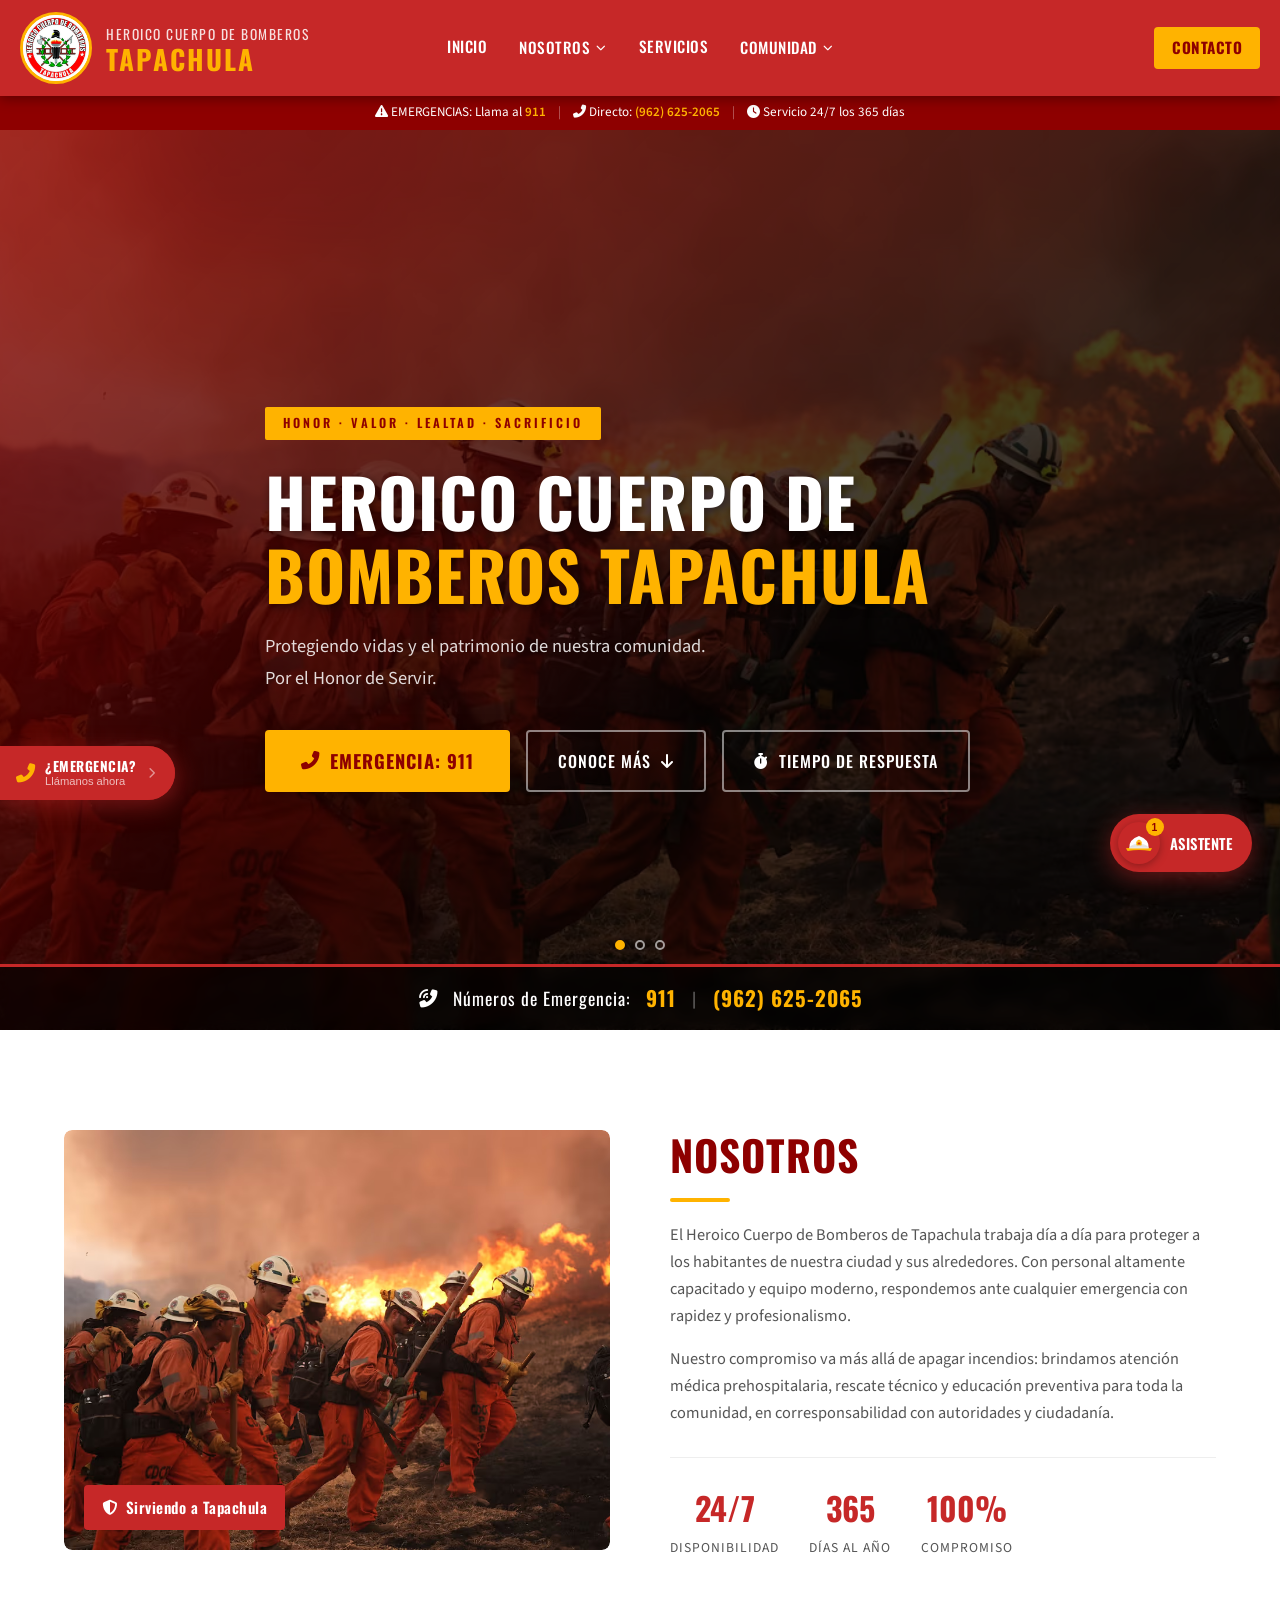
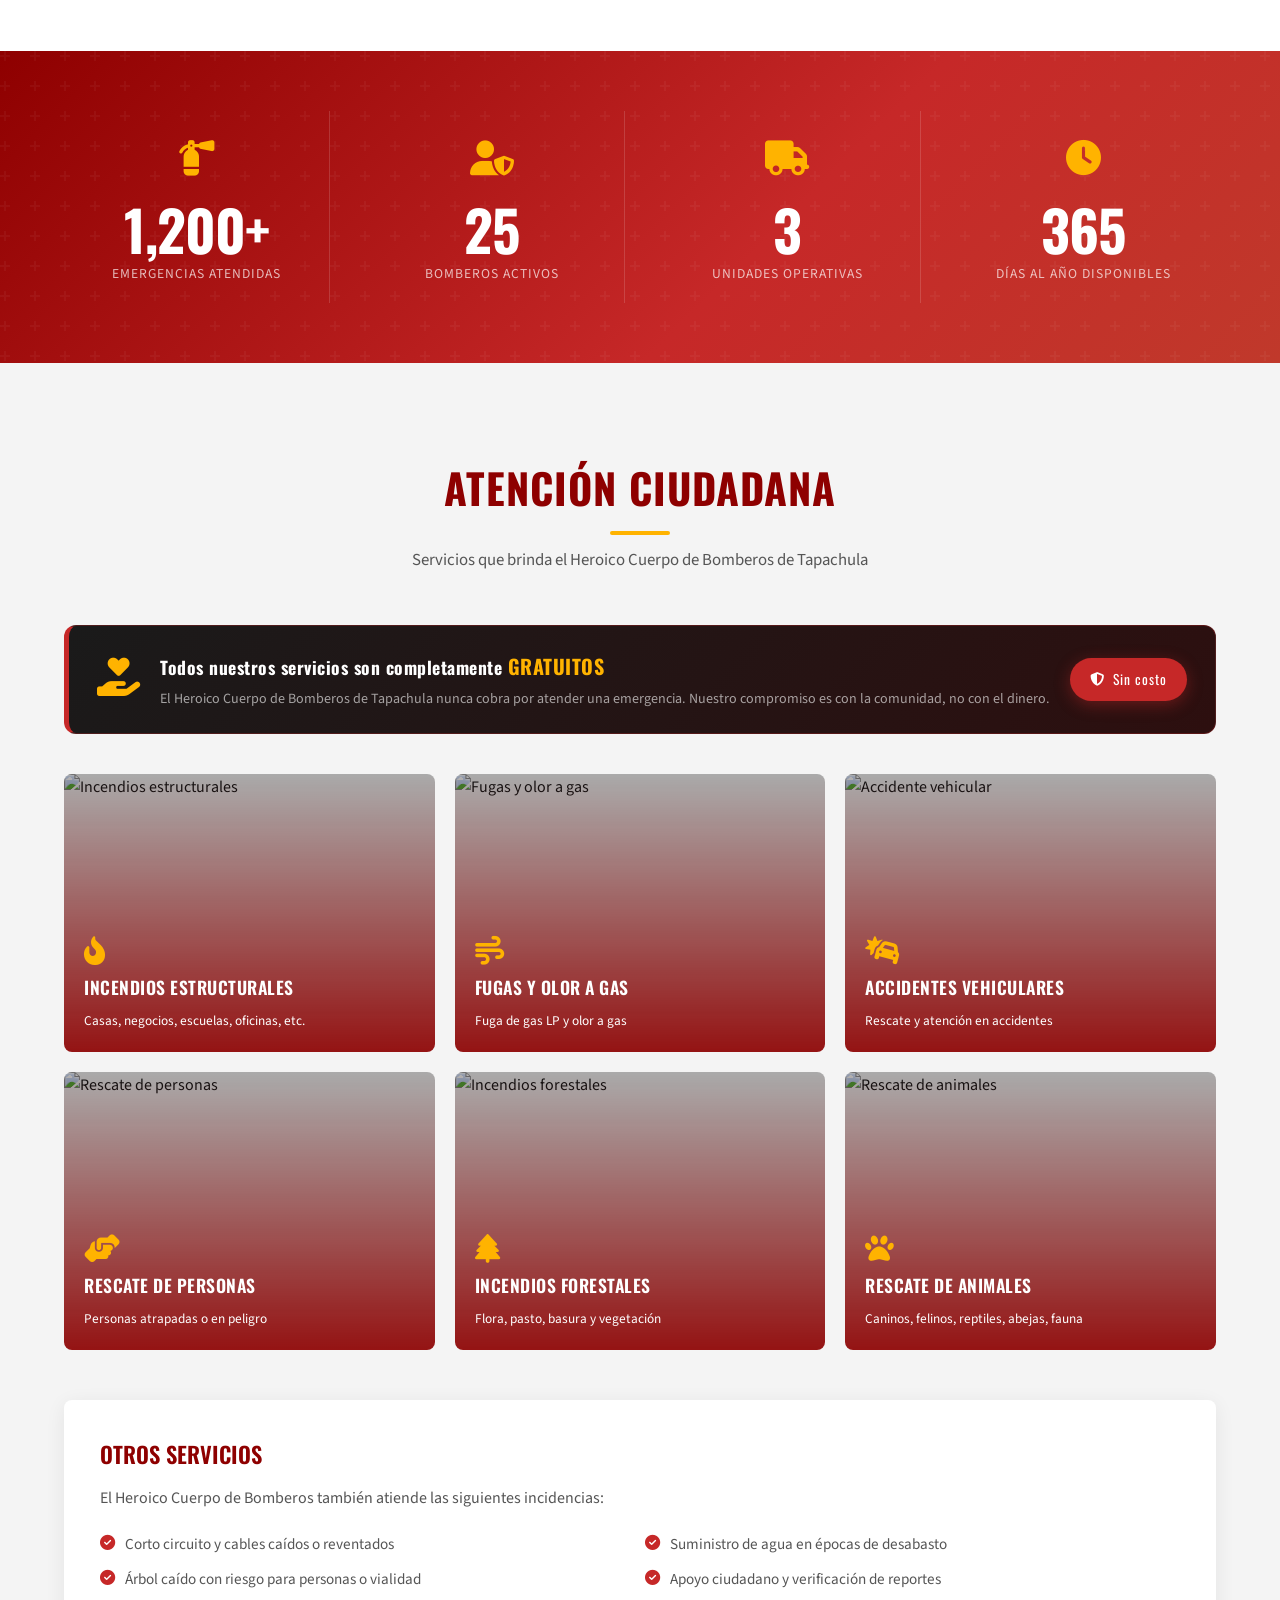
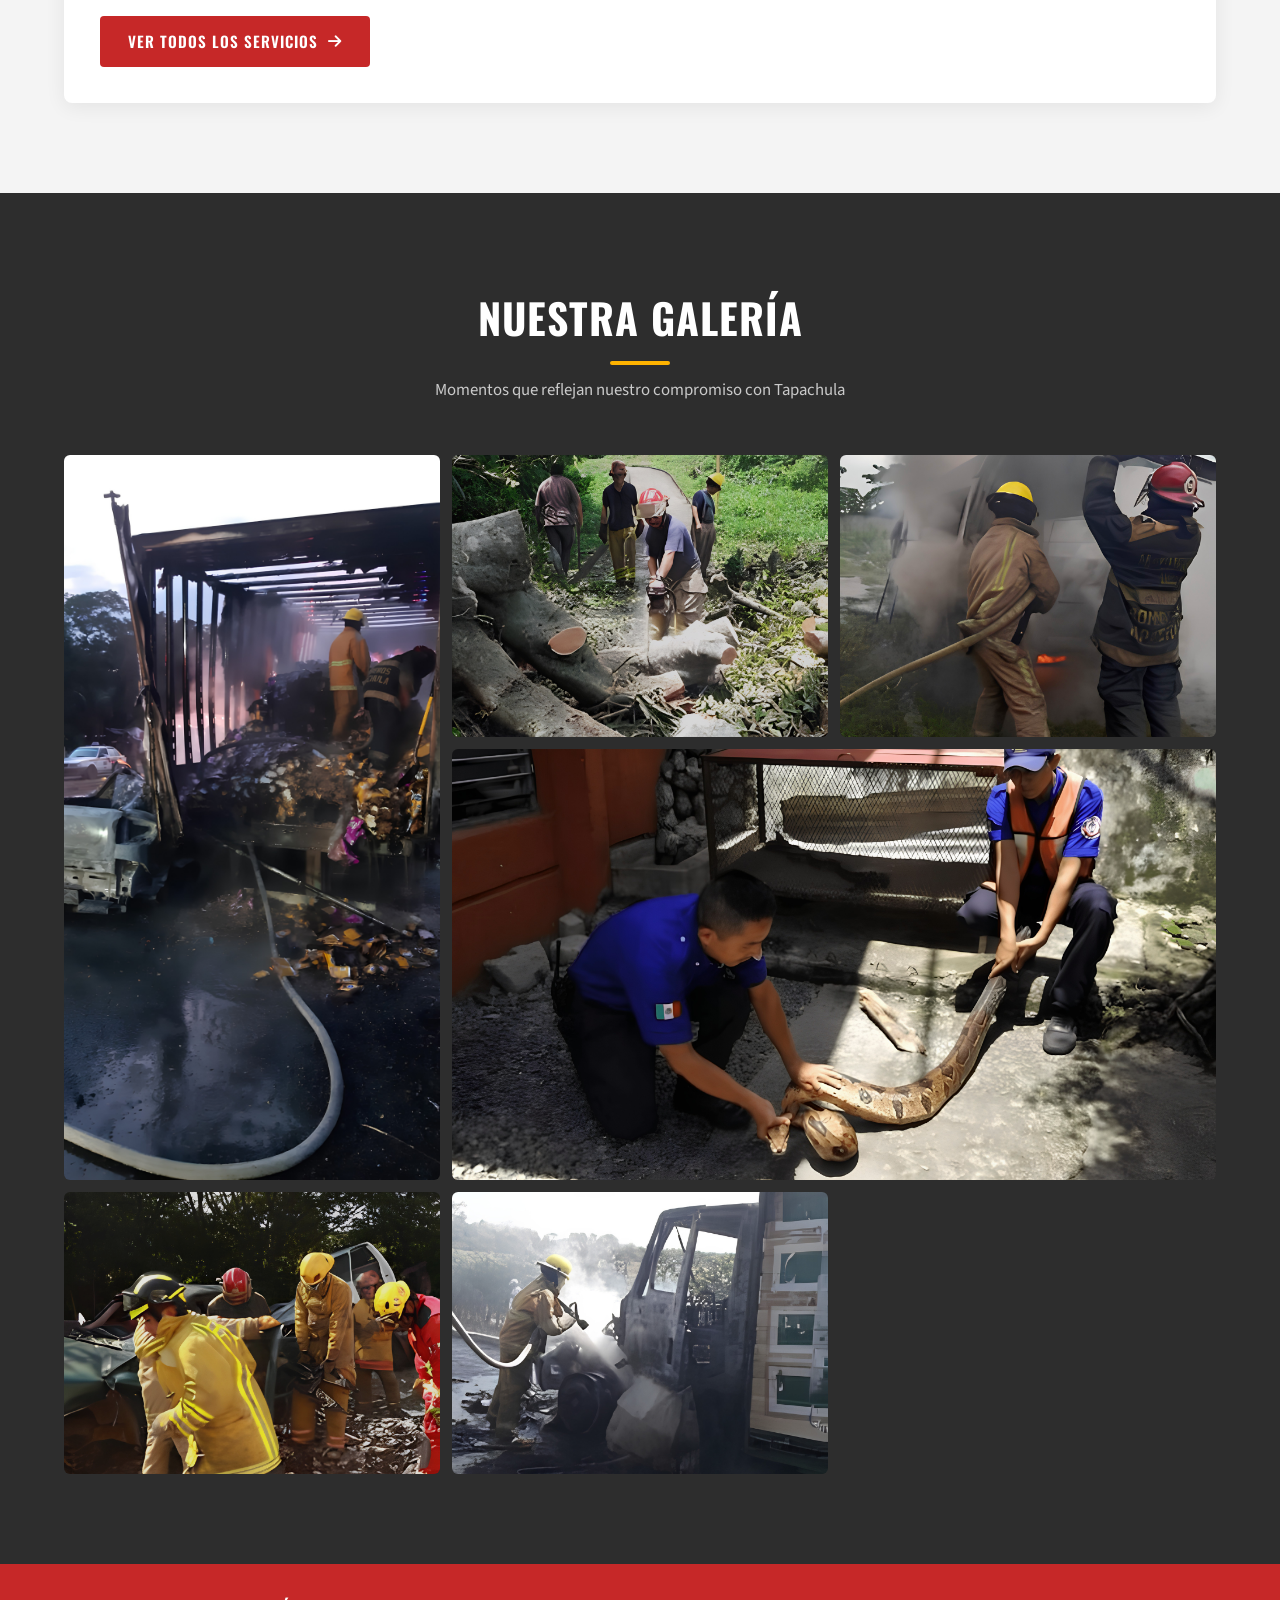
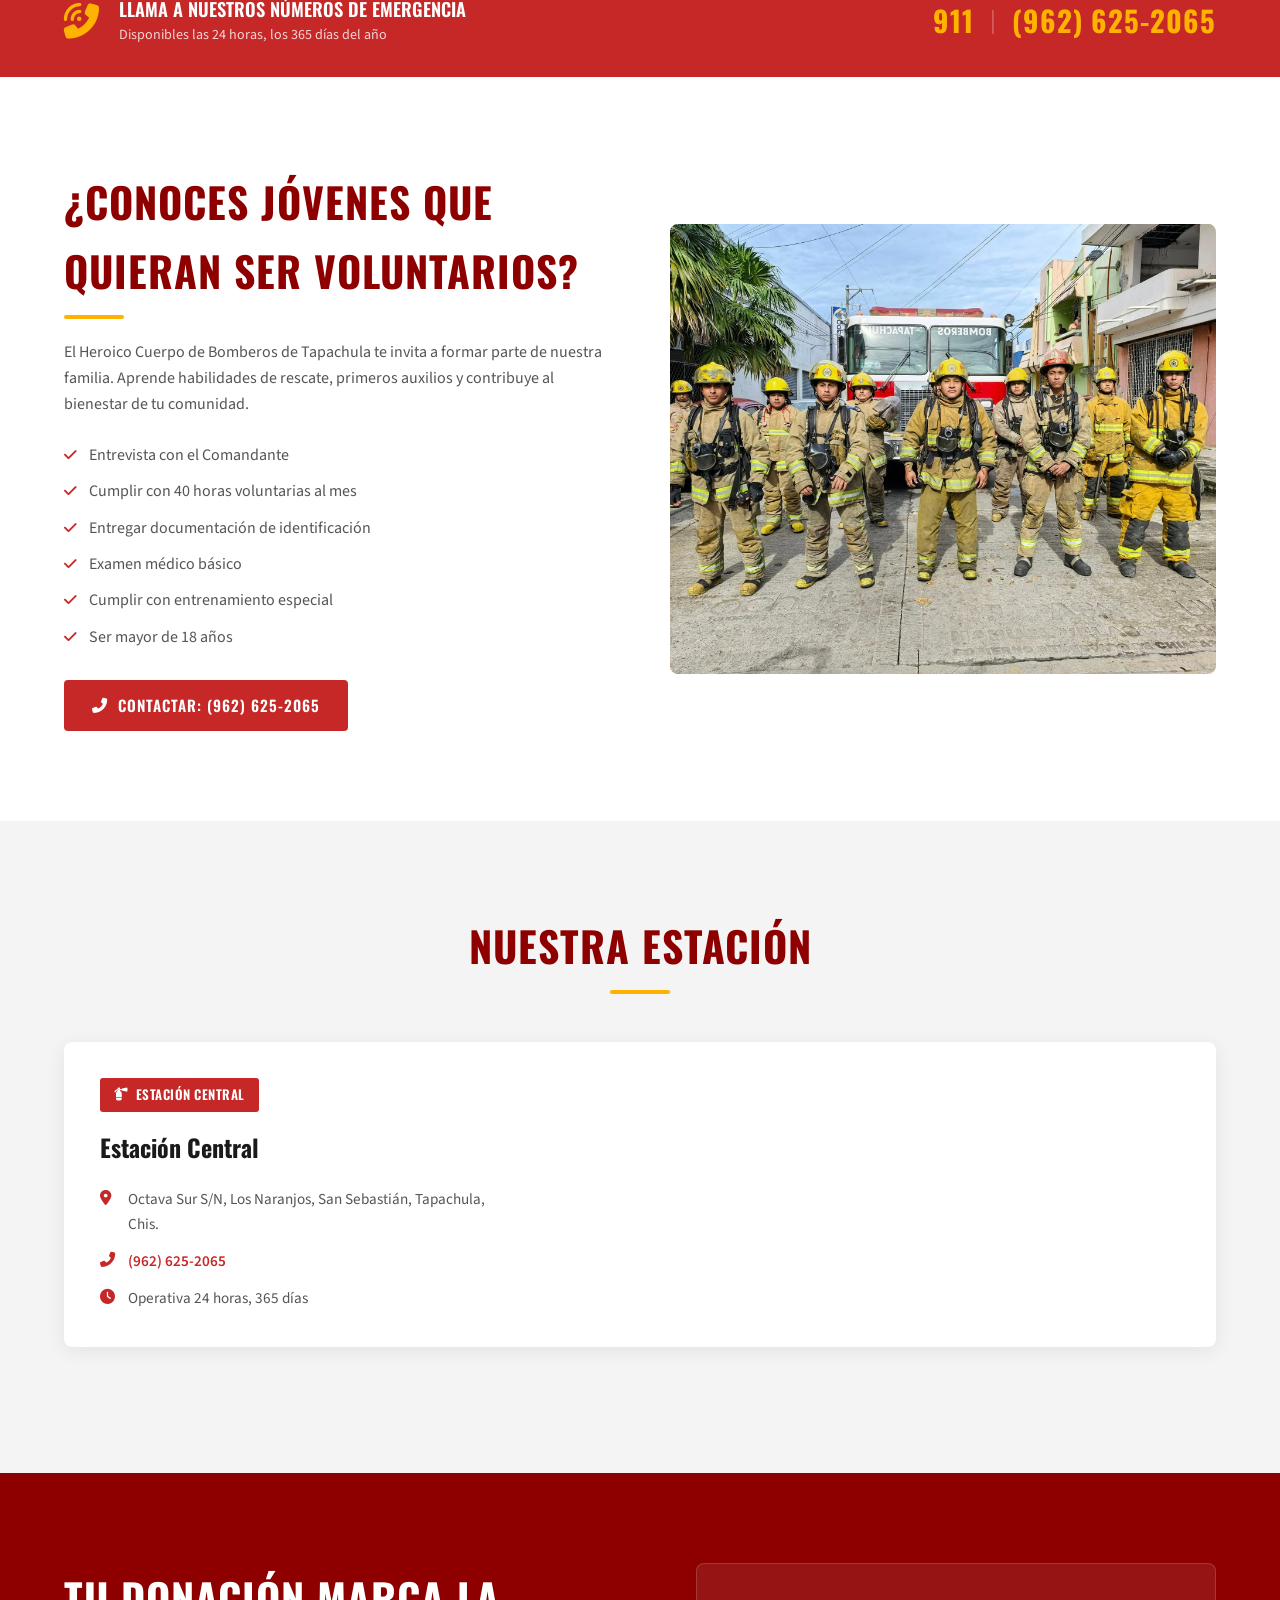
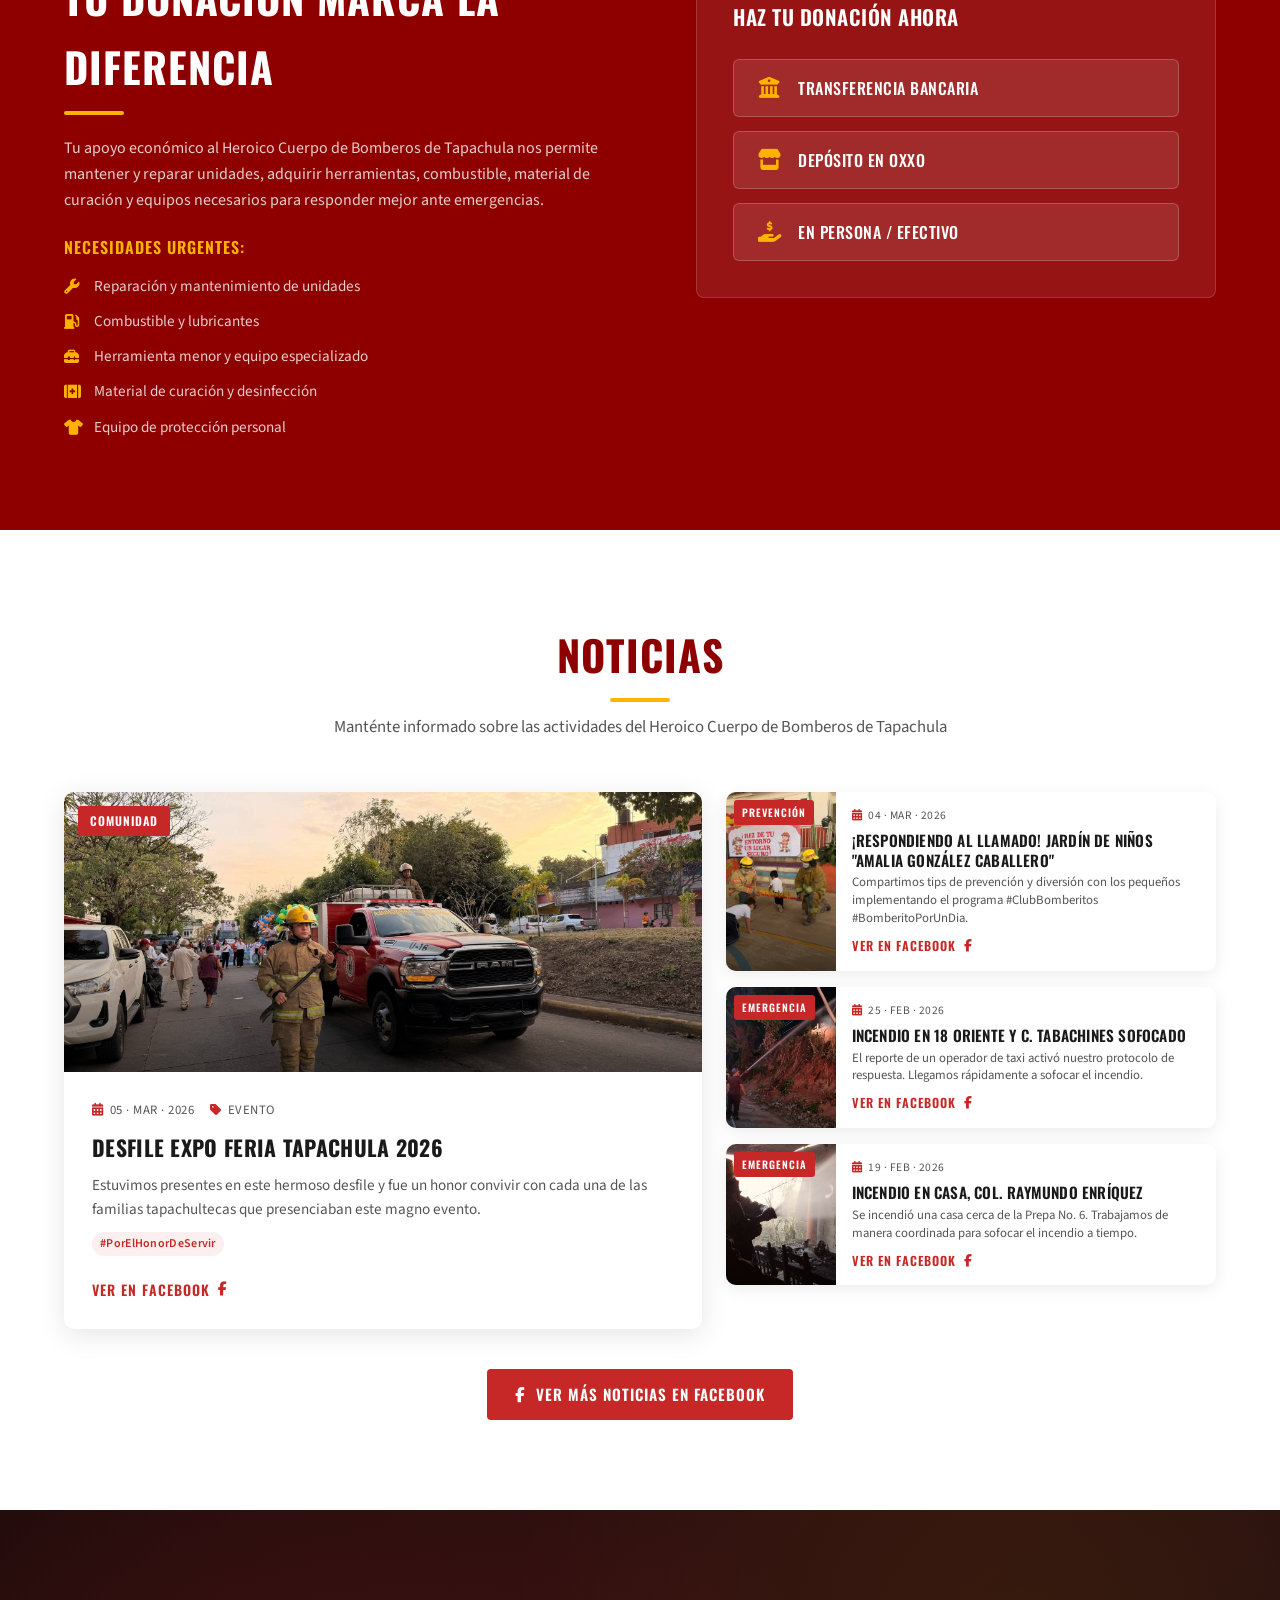
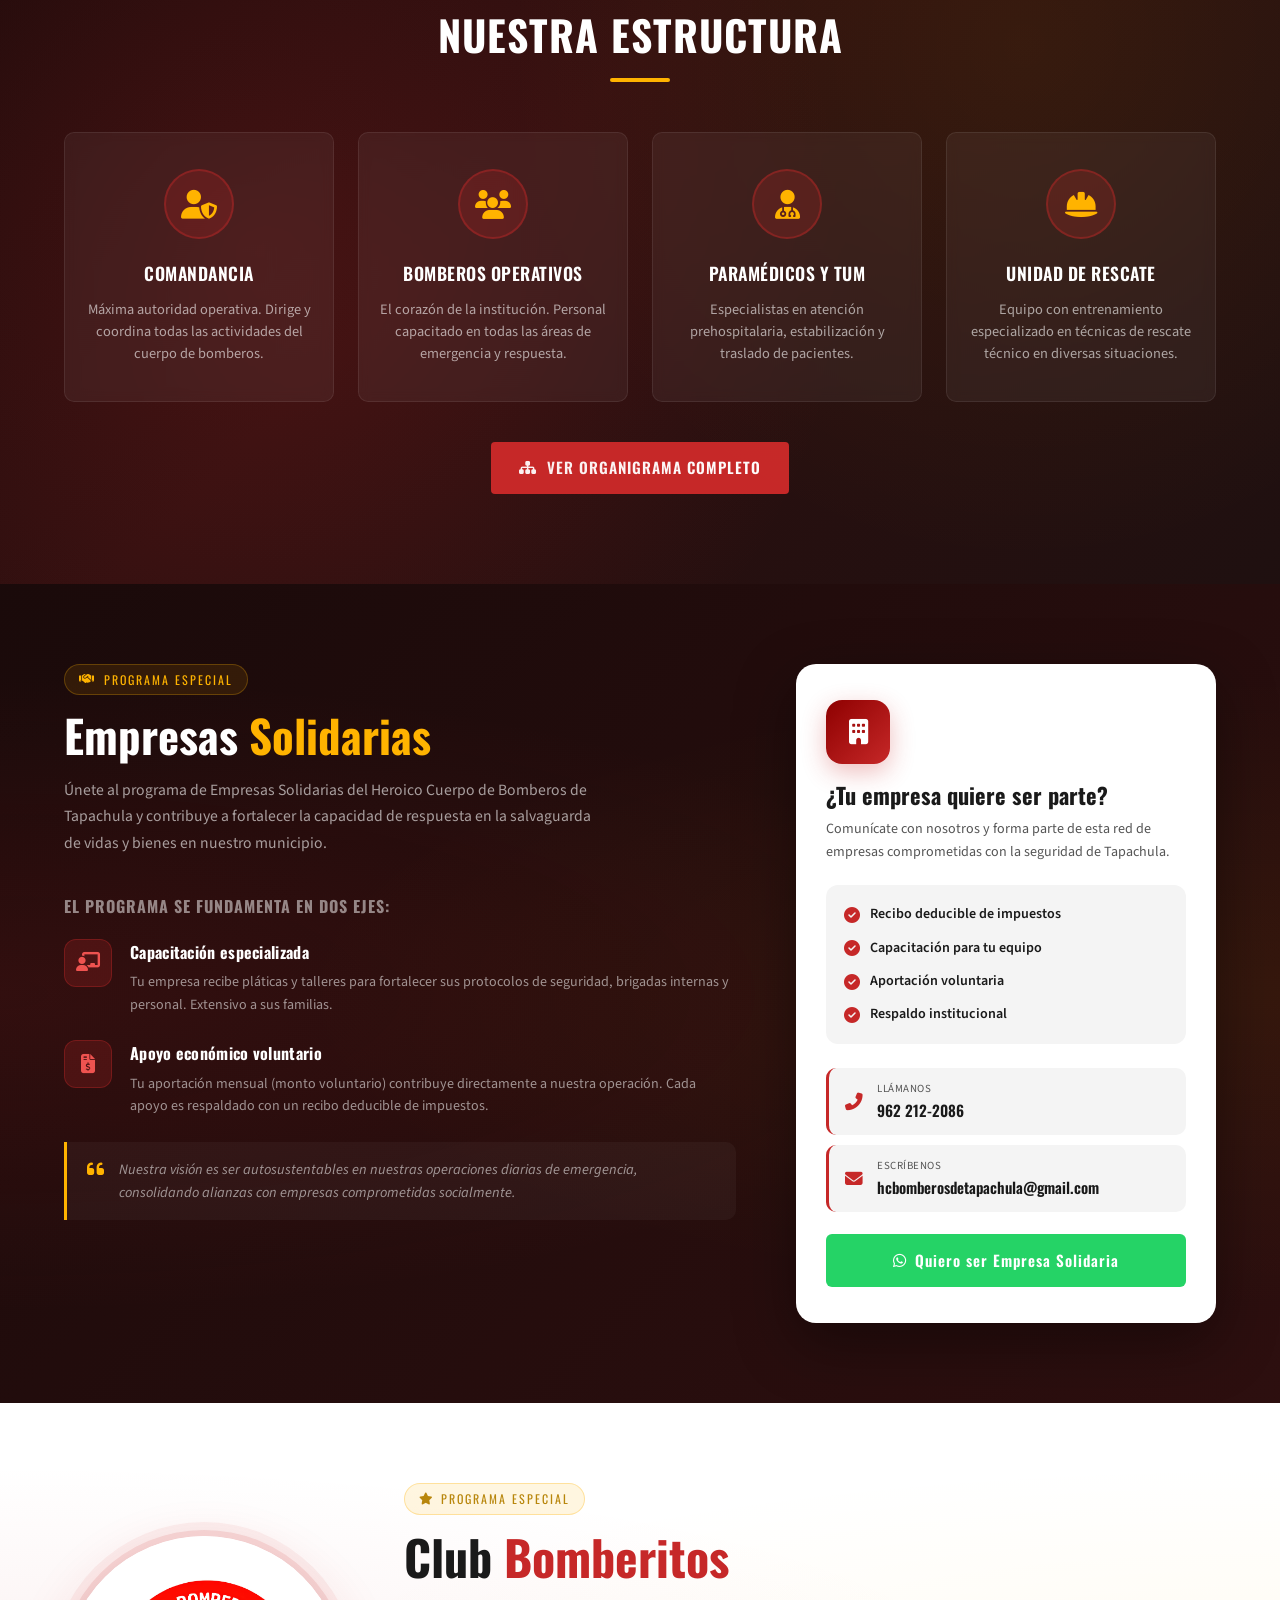
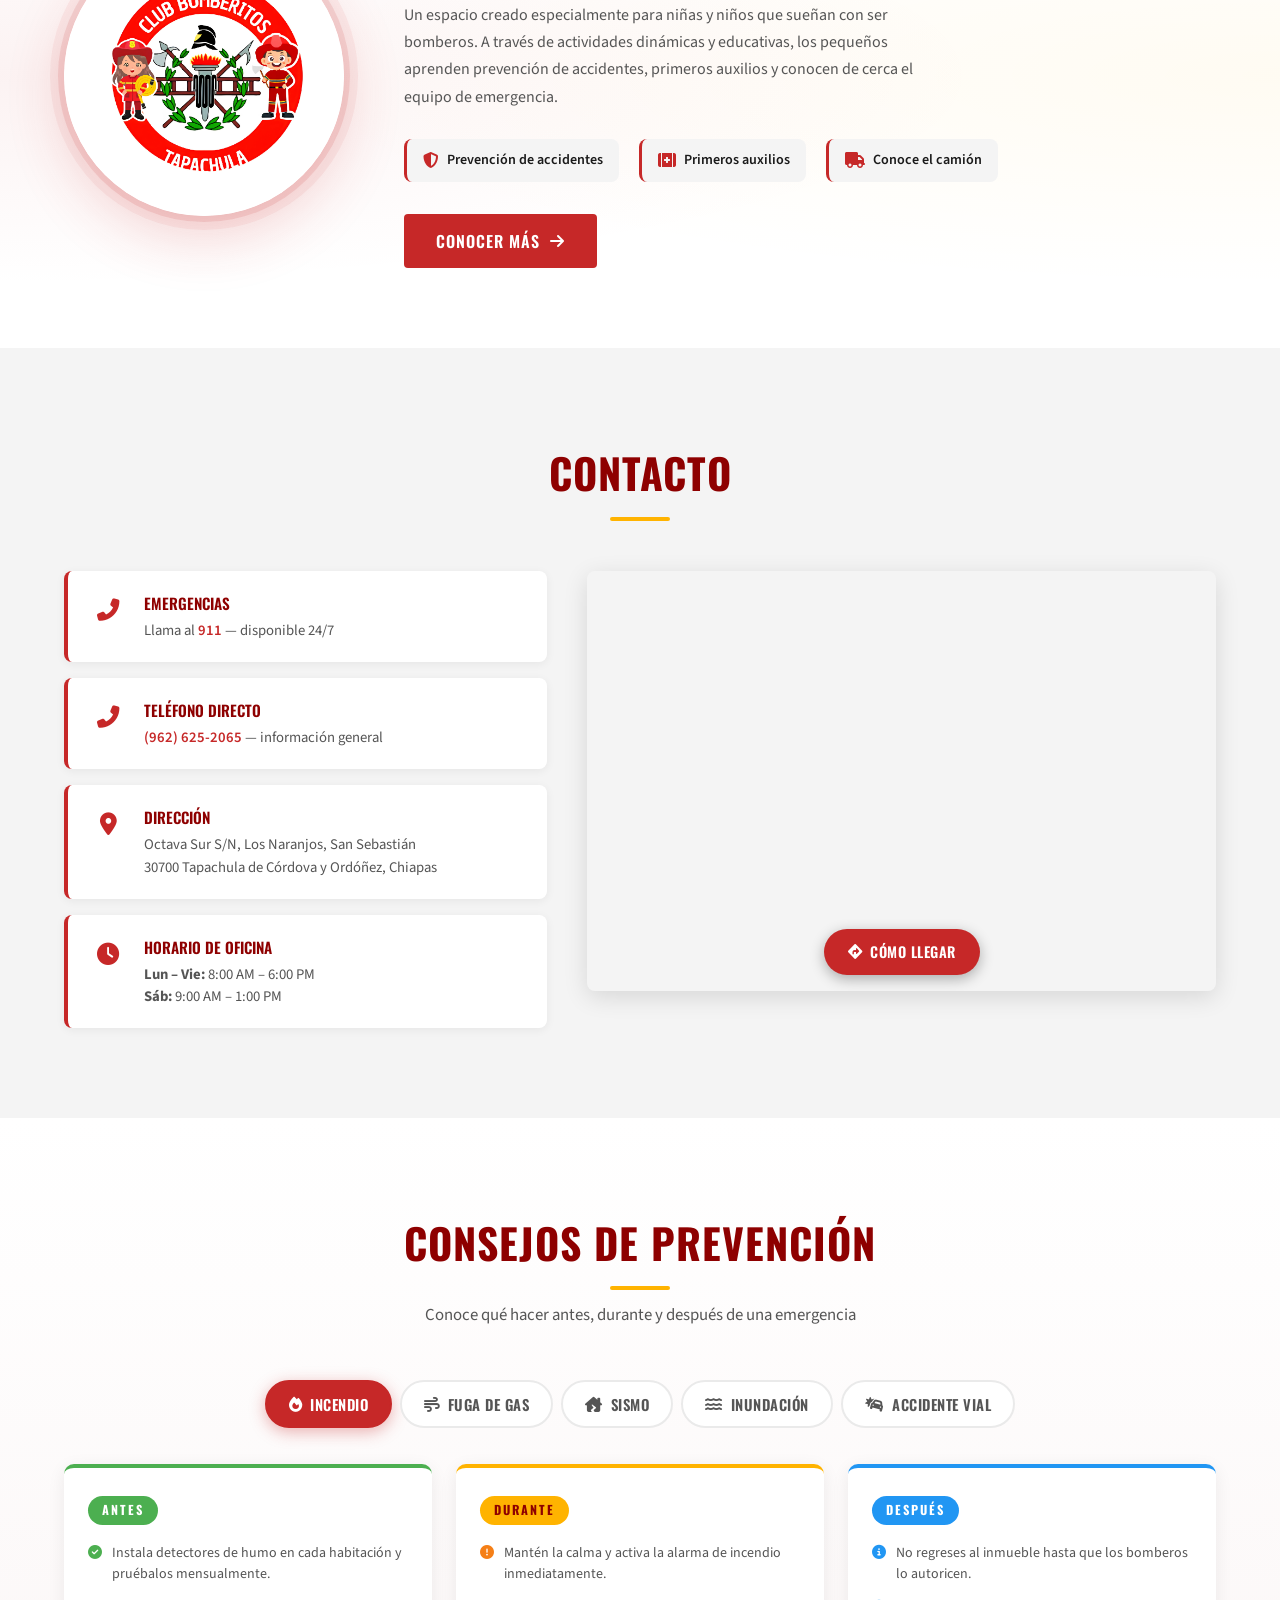
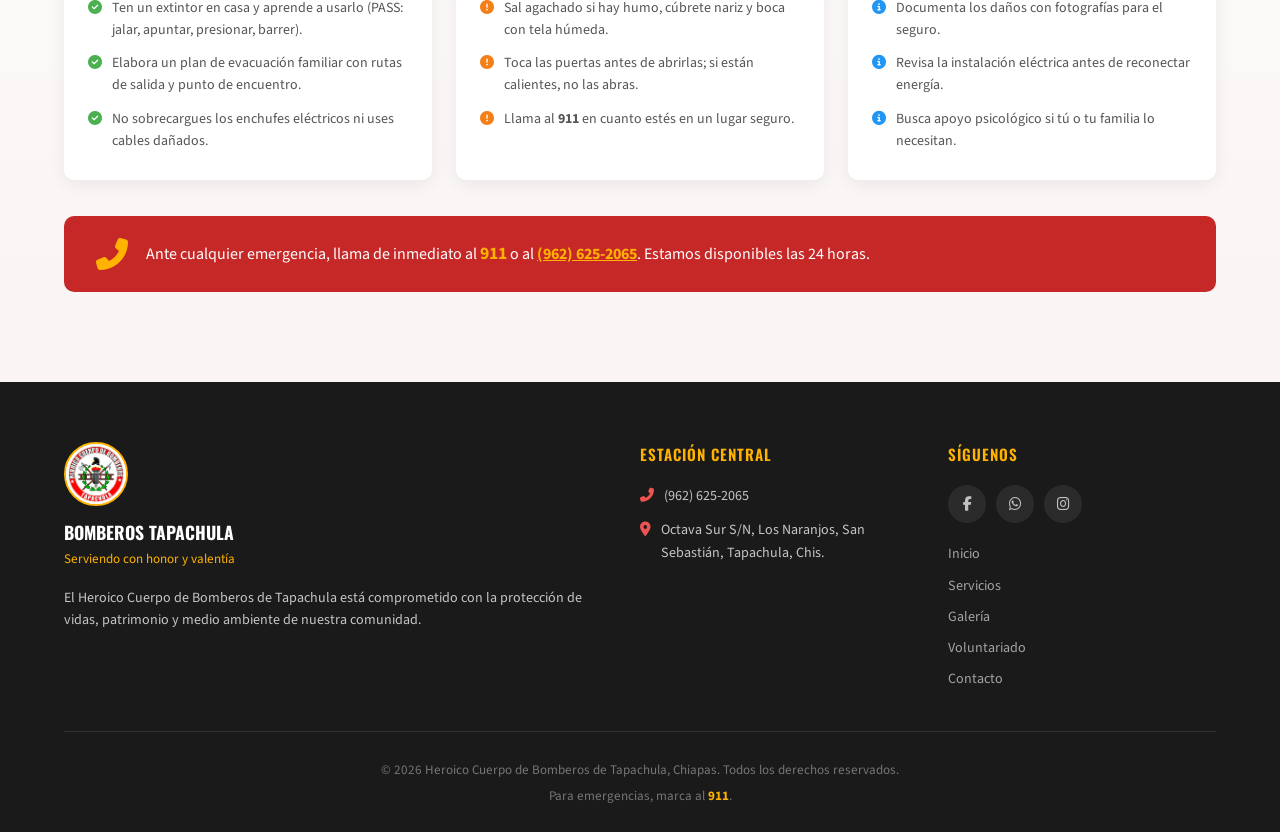
==== commit 63a5aa57: "Modificacion del index para funcionar con el panel de admin" ====
--- a/index.html
+++ b/index.html
@@ -67,6 +67,101 @@
     <link rel="stylesheet" href="https://cdnjs.cloudflare.com/ajax/libs/font-awesome/6.4.0/css/all.min.css">
     <link href="https://fonts.googleapis.com/css2?family=Oswald:wght@400;500;600;700&family=Source+Sans+3:wght@300;400;600&display=swap" rel="stylesheet">
     <link rel="stylesheet" href="styles.css">
+    <script type="module">
+        import { createClient } from 'https://cdn.jsdelivr.net/npm/@supabase/supabase-js/+esm';
+
+        const SUPABASE_URL = 'https://takvbfgphmbbpvgrcloe.supabase.co';
+        const SUPABASE_KEY = 'sb_publishable_99wRL790qhSQPg6erkD8Zw_soo3fQ7n';
+        const supabase     = createClient(SUPABASE_URL, SUPABASE_KEY);
+
+        async function loadNoticias() {
+            try {
+                const { data, error } = await supabase
+                    .from('noticias')
+                    .select('*')
+                    .order('created_at', { ascending: false })
+                    .limit(4);
+
+                if (error || !data || data.length === 0) return;
+
+                const grid = document.querySelector('.noticias-grid');
+                if (!grid) return;
+
+                // Separar destacada y el resto
+                const destacada = data.find(n => n.destacada) || data[0];
+                const resto     = data.filter(n => n.id !== destacada.id).slice(0, 3);
+
+                grid.innerHTML = renderFeatured(destacada);
+
+                if (resto.length > 0) {
+                    const side = document.createElement('div');
+                    side.className = 'noticias-side';
+                    resto.forEach(n => side.innerHTML += renderSmall(n));
+                    grid.appendChild(side);
+                }
+
+            } catch(e) {
+                console.warn('Noticias: usando contenido estático.', e.message);
+            }
+        }
+
+        function formatFecha(str) {
+            if (!str) return '';
+            try {
+                const [y, m, d] = str.split('-');
+                const meses = ['Ene','Feb','Mar','Abr','May','Jun','Jul','Ago','Sep','Oct','Nov','Dic'];
+                return `${d} · ${meses[parseInt(m)-1]} · ${y}`;
+            } catch { return str; }
+        }
+
+        function dec(str) {
+            const d = document.createElement('div');
+            d.innerHTML = str || '';
+            return d.textContent;
+        }
+
+        function renderFeatured(n) {
+            return `
+            <article class="noticia-card featured">
+                <div class="noticia-img-wrap">
+                    ${n.img_url ? `<img src="${n.img_url}" alt="${dec(n.titulo)}" loading="lazy">` : ''}
+                    <div class="noticia-overlay"></div>
+                    <span class="noticia-tag">${dec(n.categoria || 'Noticia')}</span>
+                </div>
+                <div class="noticia-body">
+                    <div class="noticia-meta">
+                        <span><i class="fas fa-calendar-alt" aria-hidden="true"></i> ${formatFecha(n.fecha_str)}</span>
+                        <span><i class="fas fa-tag" aria-hidden="true"></i> ${dec(n.categoria || '')}</span>
+                    </div>
+                    <h3>${dec(n.titulo)}</h3>
+                    <p>${dec(n.resumen)}</p>
+                    ${n.hashtags ? `<div class="noticia-hashtags">${n.hashtags.split(',').map(h => `<span>${dec(h.trim())}</span>`).join('')}</div>` : ''}
+                    ${n.link ? `<a href="${n.link}" target="_blank" rel="noopener noreferrer" class="noticia-link">Ver más <i class="fab fa-facebook-f" aria-hidden="true"></i></a>` : ''}
+                </div>
+            </article>`;
+        }
+
+        function renderSmall(n) {
+            return `
+            <article class="noticia-card small">
+                <div class="noticia-img-wrap">
+                    ${n.img_url ? `<img src="${n.img_url}" alt="${dec(n.titulo)}" loading="lazy">` : ''}
+                    <div class="noticia-overlay"></div>
+                    <span class="noticia-tag">${dec(n.categoria || 'Noticia')}</span>
+                </div>
+                <div class="noticia-body">
+                    <div class="noticia-meta">
+                        <span><i class="fas fa-calendar-alt" aria-hidden="true"></i> ${formatFecha(n.fecha_str)}</span>
+                    </div>
+                    <h3>${dec(n.titulo)}</h3>
+                    <p>${dec(n.resumen)}</p>
+                    ${n.link ? `<a href="${n.link}" target="_blank" rel="noopener noreferrer" class="noticia-link">Ver más <i class="fab fa-facebook-f" aria-hidden="true"></i></a>` : ''}
+                </div>
+            </article>`;
+        }
+
+        document.addEventListener('DOMContentLoaded', loadNoticias);
+    </script>
 </head>
 <body>
     <!-- ACCESIBILIDAD: saltar al contenido principal -->
@@ -446,7 +541,7 @@
                 <a href="tel:9626252065" class="btn-red"><i class="fas fa-phone-alt"></i> Contactar: (962) 625-2065</a>
             </div>
             <div class="voluntariado-img">
-                <img src="voluntarios.png" alt="Voluntarios Bomberos Tapachula">
+                <img src="voluntariosv2.jpg" alt="Voluntarios Bomberos Tapachula">
             </div>
         </div>
     </section>
@@ -519,7 +614,7 @@
     <section id="noticias" class="noticias-section">
         <div class="container">
             <h2 class="section-title centered">Noticias</h2>
-            <p class="section-sub">Mantente informado sobre las actividades del Heroico Cuerpo de Bomberos de Tapachula</p>
+            <p class="section-sub">Manténte informado sobre las actividades del Heroico Cuerpo de Bomberos de Tapachula</p>
             <div class="noticias-grid">
 
                 <!-- NOTICIA DESTACADA — la más reciente -->
@@ -1142,7 +1237,7 @@
                     </div>
                 </a>
                 <a href="tel:9626252065" class="emg-call-btn secondary" aria-label="Llamar al 962 625-2065">
-                    <i class="fas fa-phone" aria-hidden="true"></i>
+                    <i class="fas fa-phone-alt" aria-hidden="true"></i>
                     <div>
                         <span class="emg-call-num">962 625-2065</span>
                         <span class="emg-call-label">Línea directa Tapachula</span>
@@ -1154,7 +1249,7 @@
                         <i class="fas fa-exclamation-triangle"></i>
                     </div>
                     <div class="emg-warning-text">
-                        <strong>🚨 Advertencia — Solo emergencias reales</strong>
+                        <strong>Advertencia — Solo emergencias reales</strong>
                         <p>Las <em>llamadas falsas son un delito</em> penado con prisión y multa. Toda llamada es grabada y reportada a las autoridades competentes.</p>
                     </div>
                 </div>
@@ -1325,7 +1420,7 @@
             <div class="rt-message" id="rtMessage"></div>
 
             <!-- Disclaimer -->
-            <p class="rt-disclaimer">⚠️ Este es un tiempo estimado. En caso de emergencia real llama al <strong>911</strong> de inmediato.</p>
+            <p class="rt-disclaimer"> Este es un tiempo estimado. En caso de emergencia real llama al <strong>911</strong> de inmediato.</p>
 
             <button class="rt-btn-reset" onclick="resetResponseModal()">
                 <i class="fas fa-redo"></i> Nueva simulación
--- a/styles.css
+++ b/styles.css
@@ -3648,7 +3648,7 @@
     position: relative;
     width: 46px;
     height: 46px;
-    background: #FFB300;
+    background: #dc2626;
     display: flex;
     align-items: center;
     justify-content: center;
@@ -3662,7 +3662,7 @@
     transform: translateY(-50%) translateX(-6px);
     background: #1a1a1a;
     border: 1px solid rgba(255,179,0,0.3);
-    border-left: 4px solid #FFB300;
+    border-left: 4px solid #dc2626;
     color: #fff;
     font-size: 0.78rem;
     line-height: 1.5;
@@ -3925,7 +3925,7 @@
 .em-awareness {
     background: #fffbf0;
     border: 1px solid rgba(255,179,0,0.3);
-    border-left: 4px solid #FFB300;
+    border-left: 4px solid #dc2626;
     border-radius: 0 10px 10px 0;
     padding: 14px 16px;
     display: flex;
@@ -3935,7 +3935,7 @@
 .em-awareness-icon {
     width: 36px;
     height: 36px;
-    background: #FFB300;
+    background: #dc2626;
     border-radius: 50%;
     display: flex;
     align-items: center;
@@ -4218,7 +4218,7 @@
 .emg-warning {
     display: flex;
     gap: 12px;
-    background: #0d0d0d;
+    background: #fff8e1;
     border: 1px solid rgba(220,38,38,0.5);
     border-left: 4px solid #dc2626;
     border-radius: 10px;
@@ -4243,18 +4243,18 @@
     font-size: 0.84rem;
     color: #ff4444;
     margin-bottom: 6px;
-    font-weight: 700;
+    font-weight: 800;
 }
 .emg-warning-text p {
     font-size: 0.77rem;
-    color: #cccccc;
+    color: #5a3000;
     margin: 0;
     line-height: 1.55;
 }
 .emg-warning-text p em {
     color: #ff4444;
     font-style: normal;
-    font-weight: 600;
+    font-weight: 800;
 }
 .emg-available {
     text-align: center;
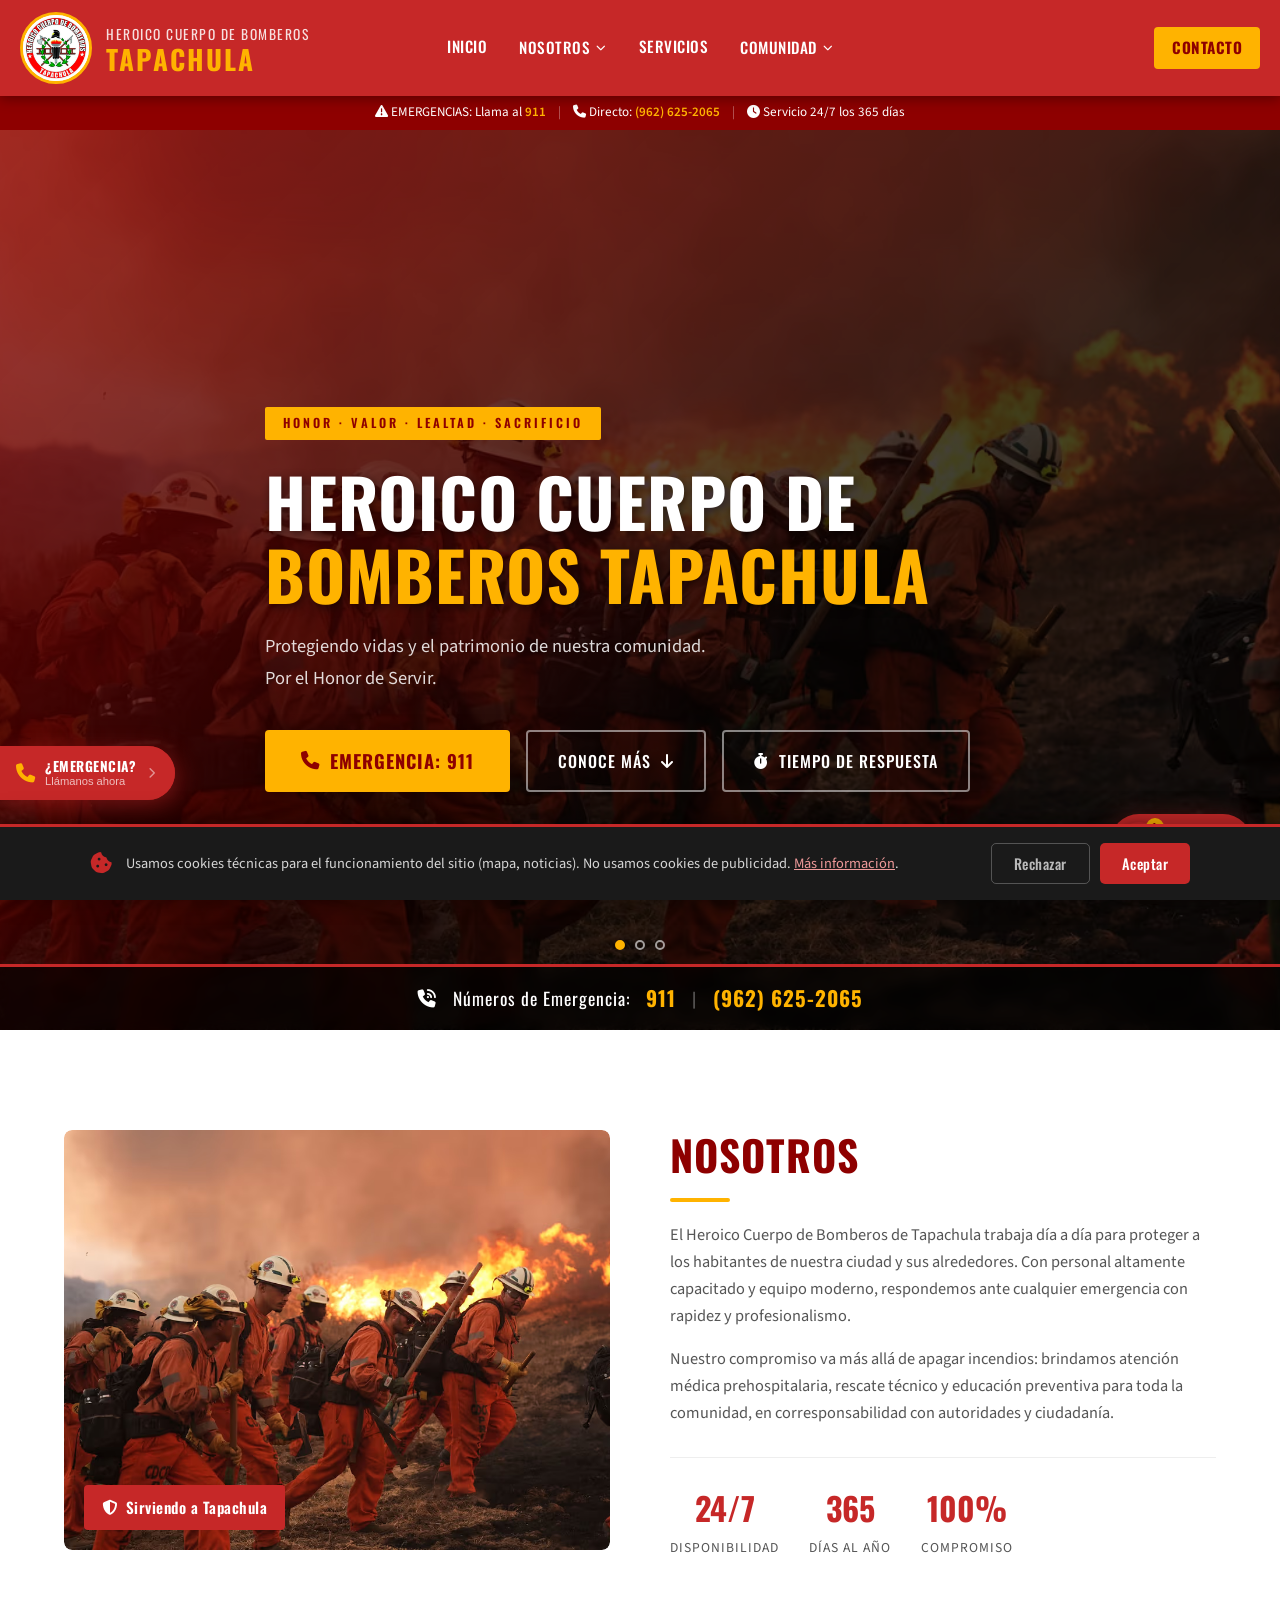
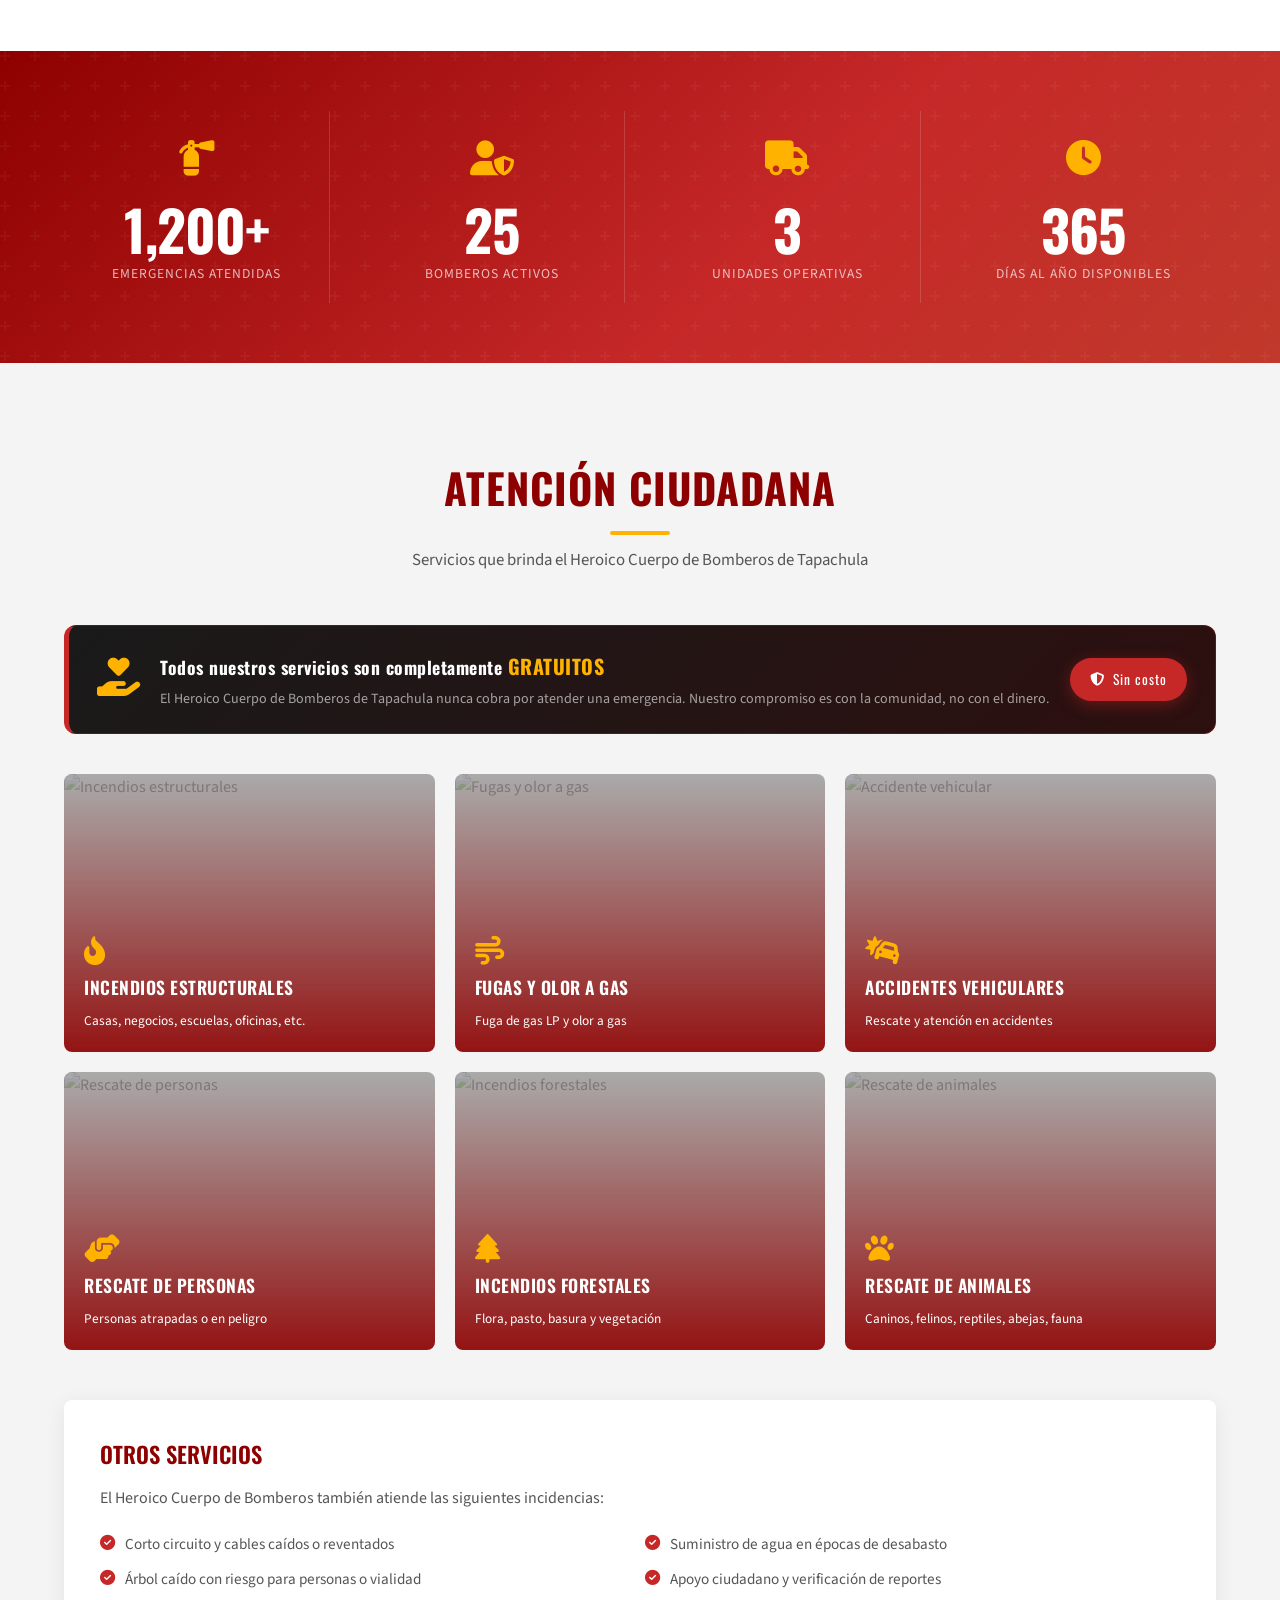
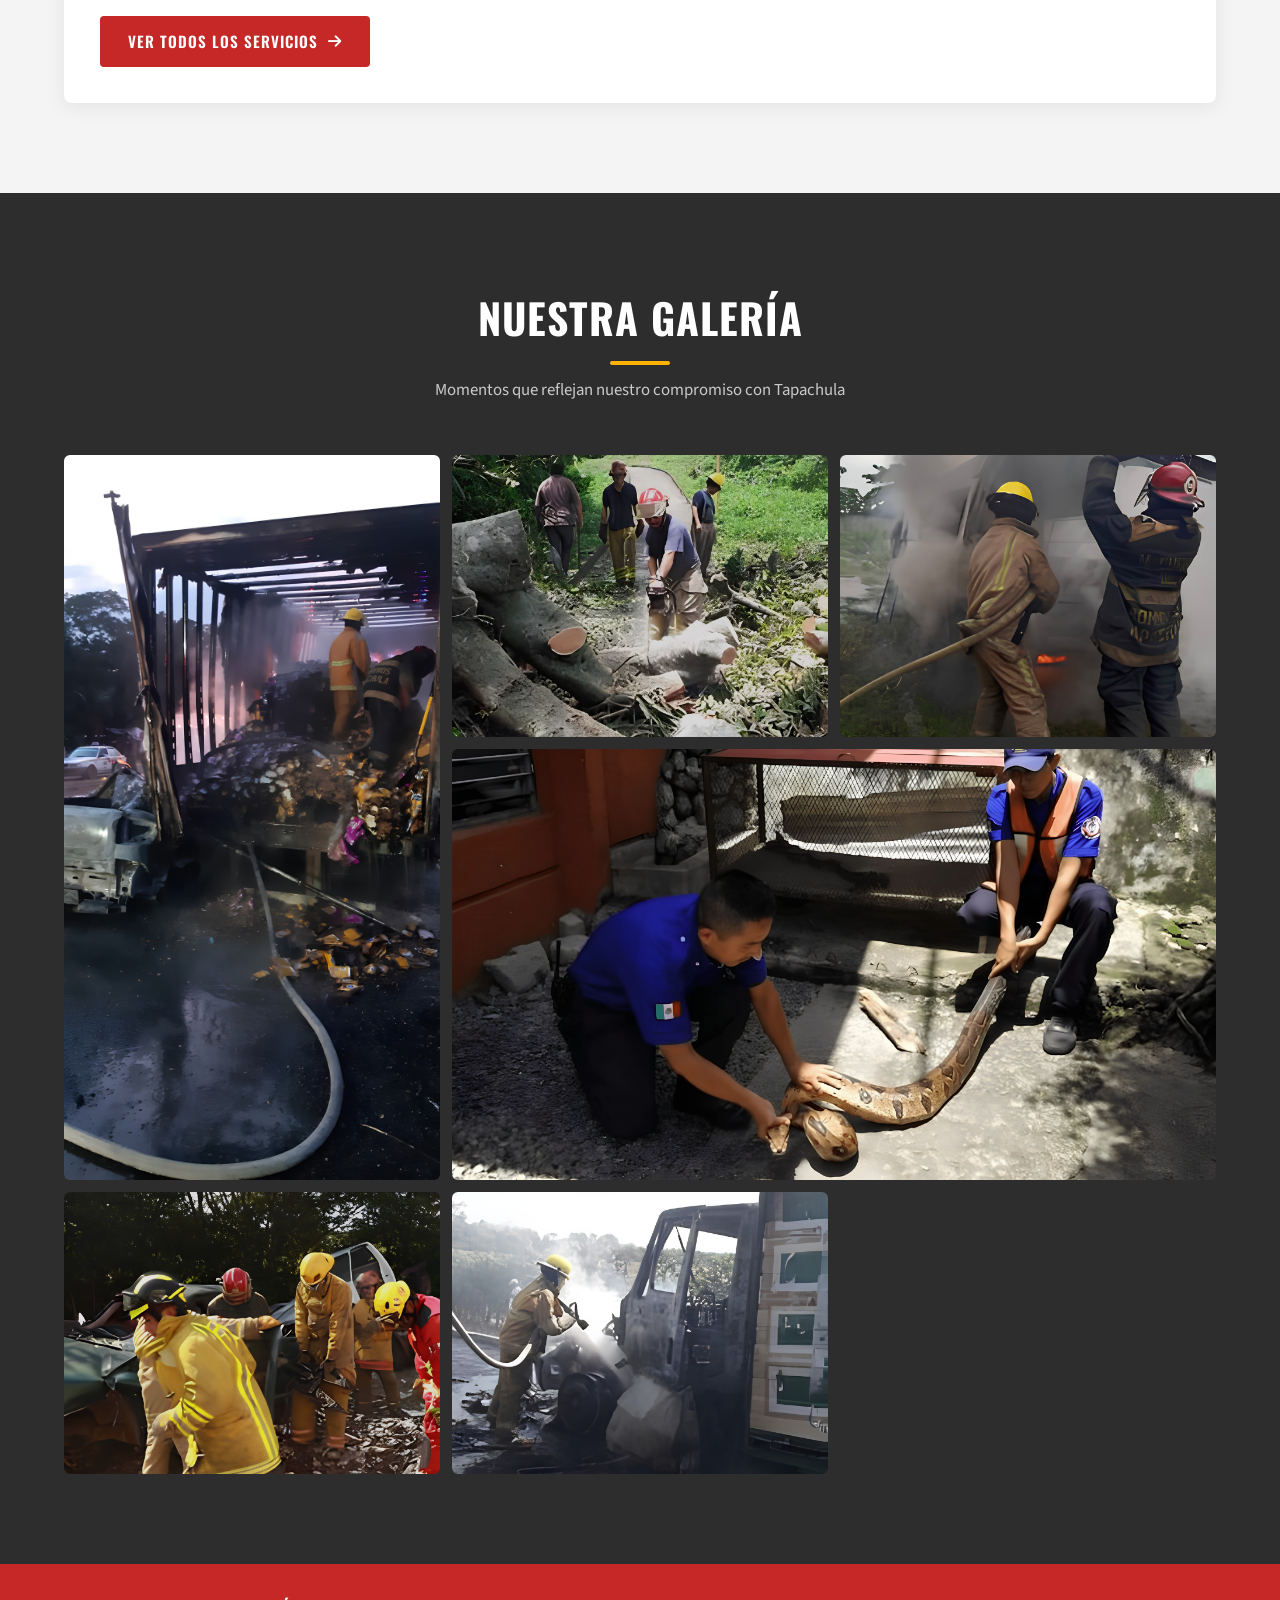
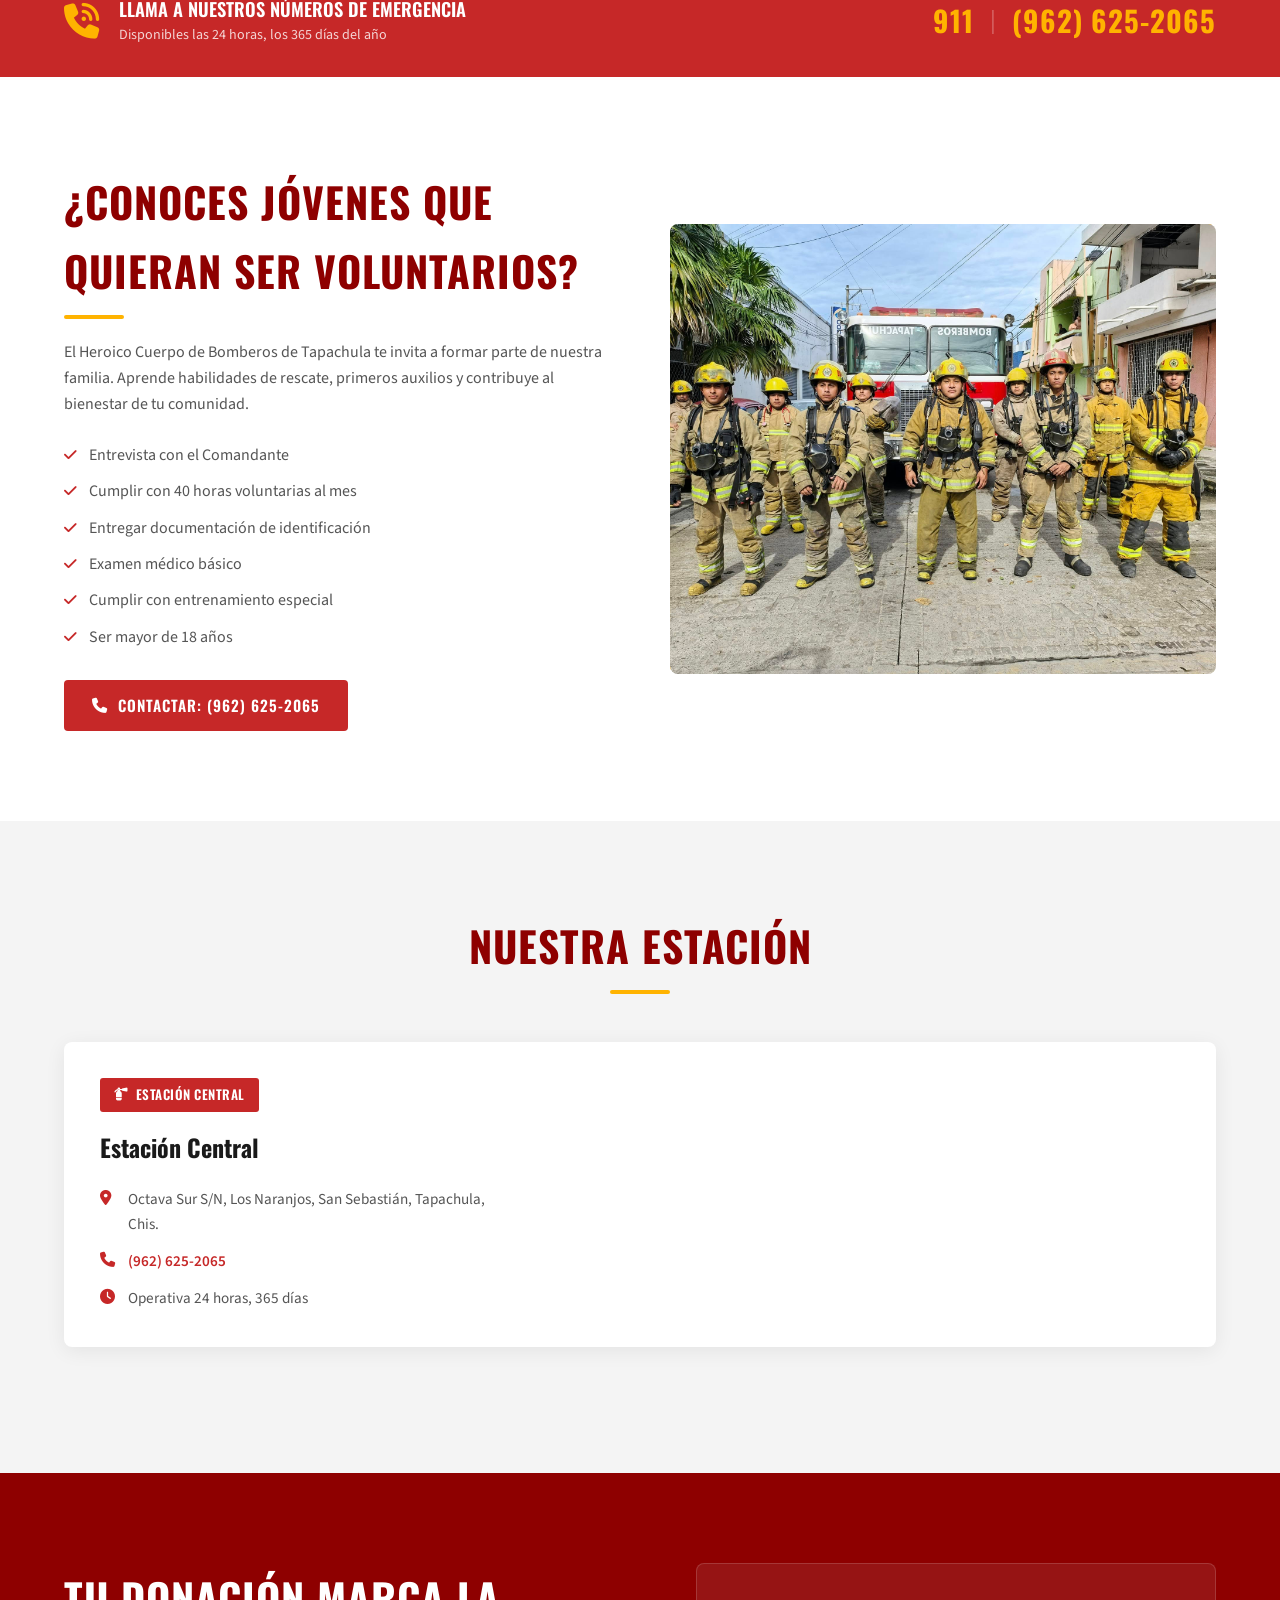
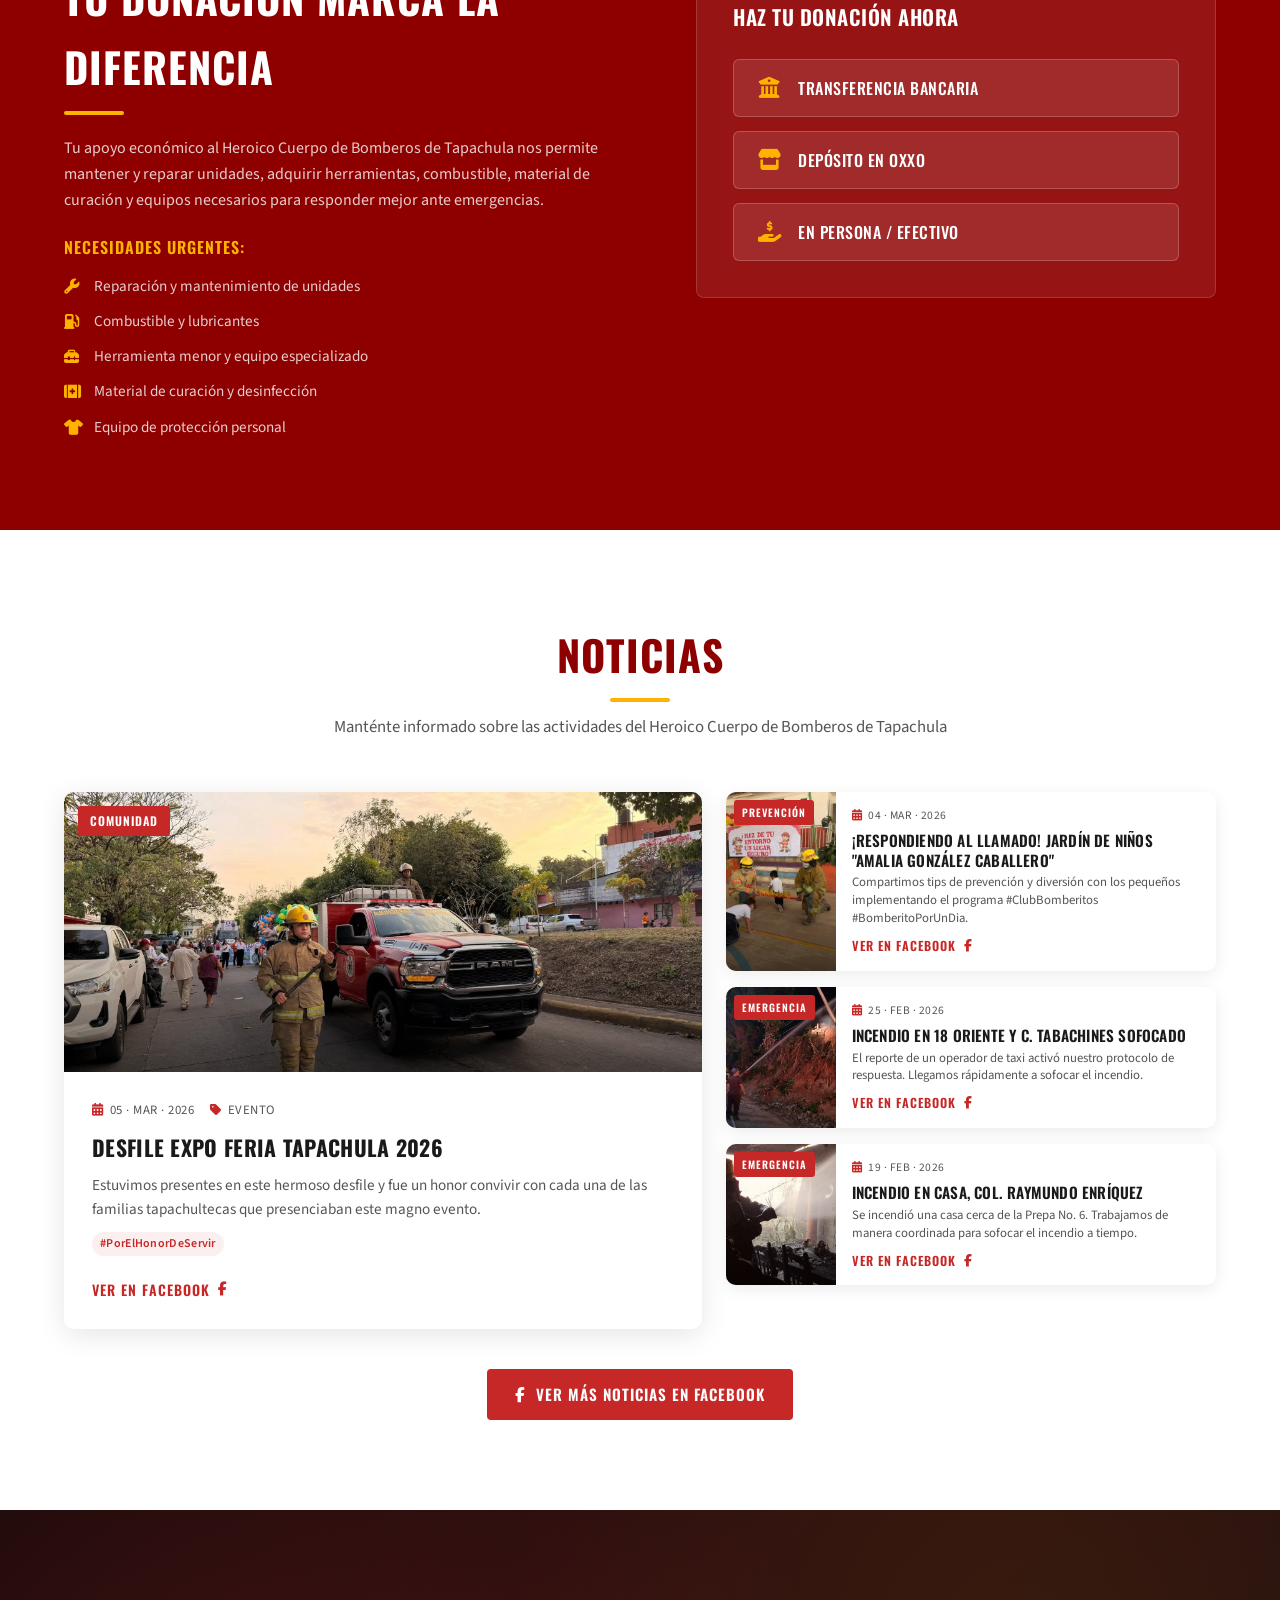
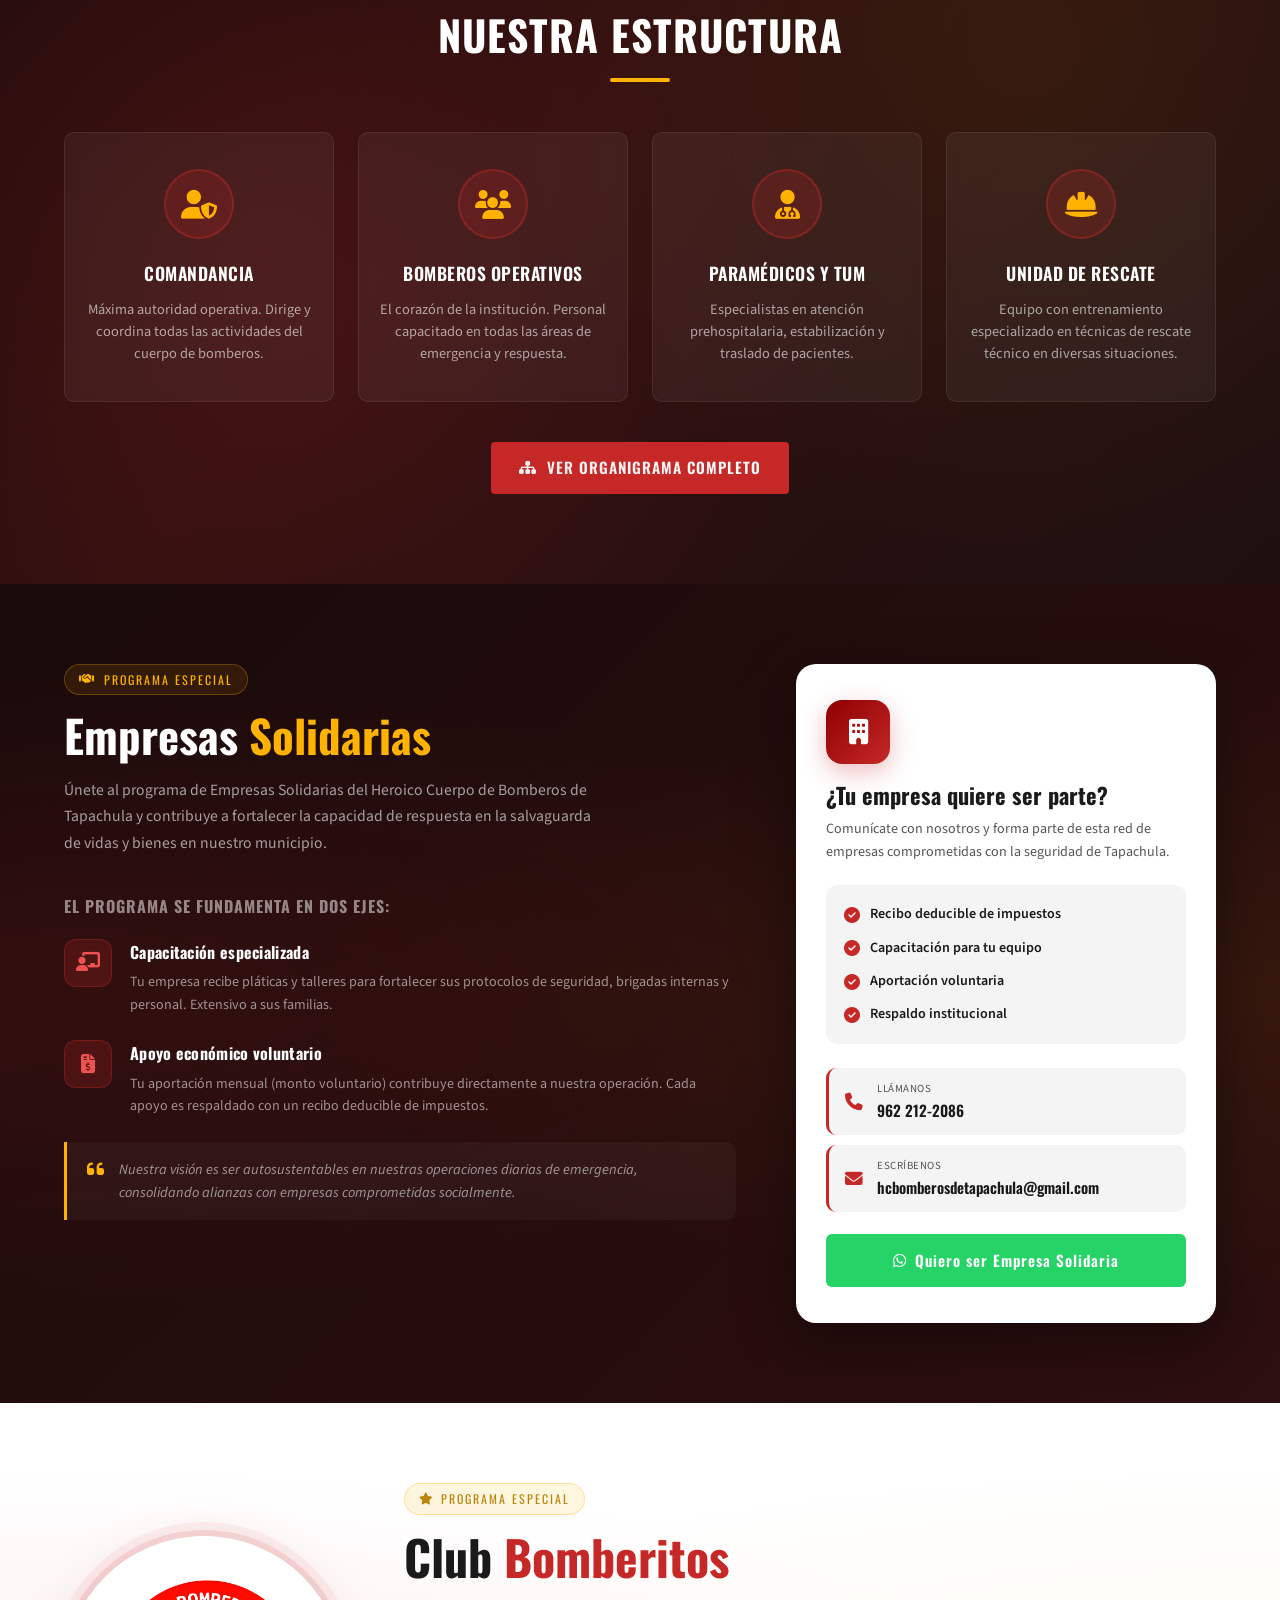
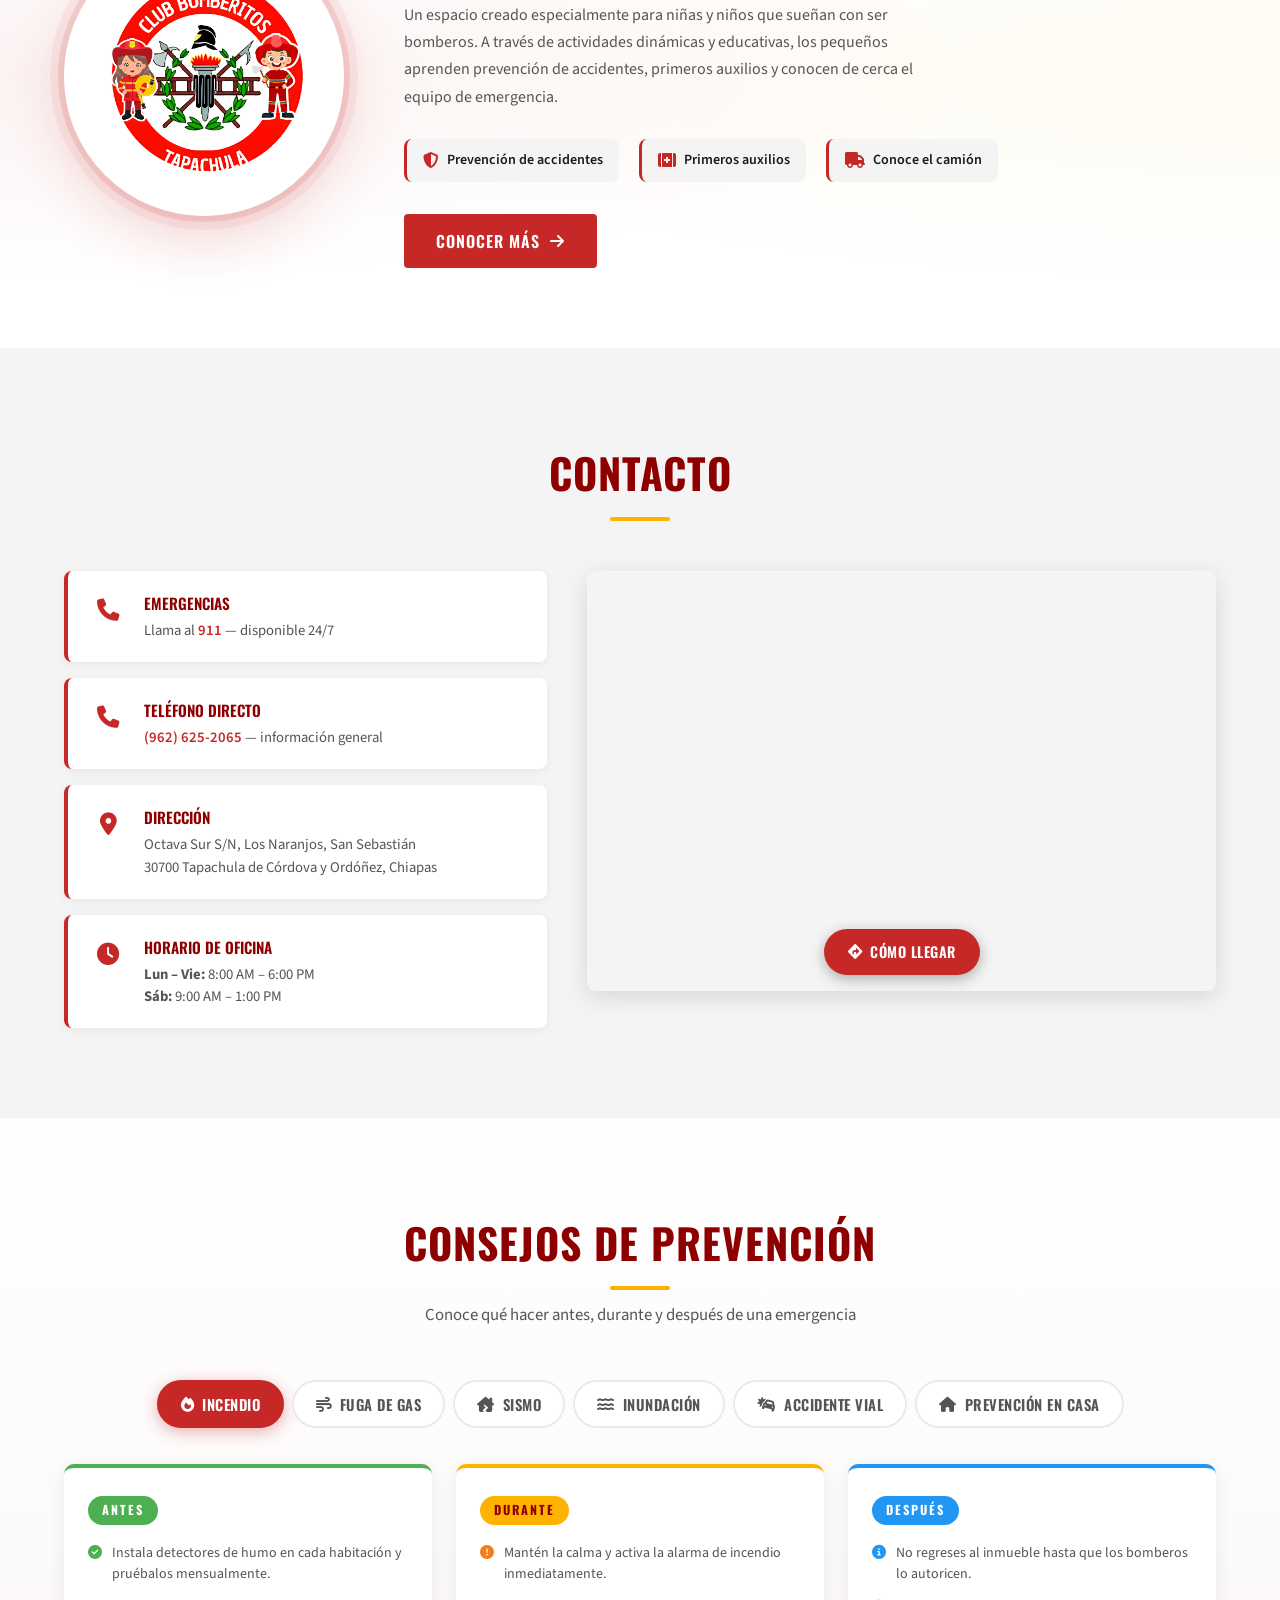
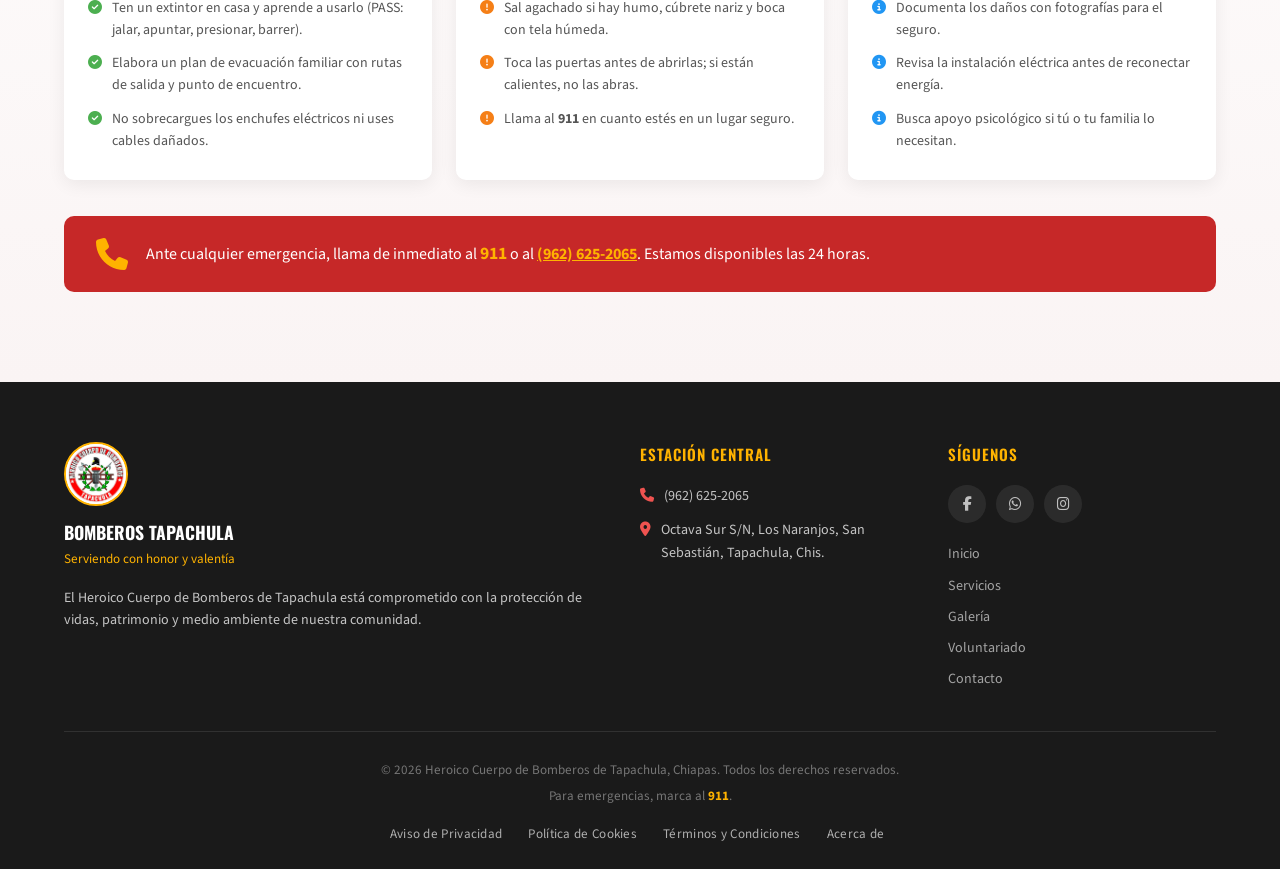
==== commit 829f1af0: "Implementacion de terminos de privacidad, cookies y acerca de en footer" ====
--- a/index.html
+++ b/index.html
@@ -17,7 +17,7 @@
     <meta property="og:url" content="https://bomberos.tapachula.gob.mx/">
     <meta property="og:title" content="Heroico Cuerpo de Bomberos de Tapachula">
     <meta property="og:description" content="Protegiendo vidas y el patrimonio de Tapachula las 24 horas del día, los 365 días del año. Emergencias: 911 | Tel: (962) 625-2065">
-    <meta property="og:image" content="fondoB.png">
+    <meta property="og:image" content="img/fondoB.webp">
     <meta property="og:locale" content="es_MX">
     <meta property="og:site_name" content="Bomberos Tapachula">
 
@@ -25,11 +25,11 @@
     <meta name="twitter:card" content="summary_large_image">
     <meta name="twitter:title" content="Heroico Cuerpo de Bomberos de Tapachula">
     <meta name="twitter:description" content="Protegiendo vidas y el patrimonio de Tapachula las 24 horas. Emergencias: 911">
-    <meta name="twitter:image" content="fondoB.png">
+    <meta name="twitter:image" content="img/fondoB.webp">
 
     <!-- ===== FAVICON ===== -->
-    <link rel="icon" type="image/png" href="logoB.png">
-    <link rel="apple-touch-icon" href="logoB.png">
+    <link rel="icon" type="image/png" href="img/logoB.webp">
+    <link rel="apple-touch-icon" href="img/logoB.webp">
 
     <!-- ===== ACCESIBILIDAD: tema de color para navegadores móviles ===== -->
     <meta name="theme-color" content="#C62828">
@@ -77,7 +77,7 @@
         async function loadNoticias() {
             try {
                 const { data, error } = await supabase
-                    .from('noticias')
+                    .from('Noticias')
                     .select('*')
                     .order('created_at', { ascending: false })
                     .limit(4);
@@ -136,7 +136,7 @@
                     <h3>${dec(n.titulo)}</h3>
                     <p>${dec(n.resumen)}</p>
                     ${n.hashtags ? `<div class="noticia-hashtags">${n.hashtags.split(',').map(h => `<span>${dec(h.trim())}</span>`).join('')}</div>` : ''}
-                    ${n.link ? `<a href="${n.link}" target="_blank" rel="noopener noreferrer" class="noticia-link">Ver más <i class="fab fa-facebook-f" aria-hidden="true"></i></a>` : ''}
+                    ${n.link ? `<a href="${n.link}" target="_blank" rel="noopener noreferrer" class="noticia-link">Ver en Facebook <i class="fab fa-facebook-f" aria-hidden="true"></i></a>` : ''}
                 </div>
             </article>`;
         }
@@ -155,12 +155,55 @@
                     </div>
                     <h3>${dec(n.titulo)}</h3>
                     <p>${dec(n.resumen)}</p>
-                    ${n.link ? `<a href="${n.link}" target="_blank" rel="noopener noreferrer" class="noticia-link">Ver más <i class="fab fa-facebook-f" aria-hidden="true"></i></a>` : ''}
+                    ${n.hashtags ? `<div class="noticia-hashtags">${n.hashtags.split(',').map(h => `<span>${dec(h.trim())}</span>`).join('')}</div>` : ''}
+                    ${n.link ? `<a href="${n.link}" target="_blank" rel="noopener noreferrer" class="noticia-link">Ver en Facebook <i class="fab fa-facebook-f" aria-hidden="true"></i></a>` : ''}
                 </div>
             </article>`;
         }
 
-        document.addEventListener('DOMContentLoaded', loadNoticias);
+        async function loadEstadisticas() {
+            try {
+                const { data: rows, error } = await supabase
+                    .from('estadisticas')
+                    .select('*')
+                    .limit(1);
+                    
+
+                if (error || !rows || rows.length === 0) return;
+                const data = rows[0];
+
+                if (data.emergencias) {
+                    const el = document.getElementById('stat-emergencias');
+                    if (el) {
+                        const num = parseInt(data.emergencias.replace(/[^0-9]/g, ''));
+                        const suffix = data.emergencias.replace(/[0-9,]/g, '').trim();
+                        el.closest('.stat-item').dataset.target = num;
+                        el.closest('.stat-item').dataset.suffix = suffix;
+                    }
+                }
+                if (data.bomberos) {
+                    const el = document.getElementById('stat-bomberos');
+                    if (el) {
+                        const num = parseInt(data.bomberos.replace(/[^0-9]/g, ''));
+                        el.closest('.stat-item').dataset.target = num;
+                    }
+                }
+                if (data.unidades) {
+                    const el = document.getElementById('stat-unidades');
+                    if (el) {
+                        const num = parseInt(data.unidades.replace(/[^0-9]/g, ''));
+                        el.closest('.stat-item').dataset.target = num;
+                    }
+                }
+            } catch(e) {
+                console.warn('Estadísticas: usando valores estáticos.', e.message);
+            }
+        }
+
+        document.addEventListener('DOMContentLoaded', () => {
+            loadNoticias();
+            loadEstadisticas();
+        });
     </script>
 </head>
 <body>
@@ -171,7 +214,7 @@
     <div id="preloader" aria-hidden="true">
         <div class="preloader-inner">
             <div class="preloader-logo">
-                <img src="logoB.png" alt="Bomberos Tapachula">
+                <img src="img/logoB.webp" alt="Bomberos Tapachula">
             </div>
             <div class="preloader-text">
                 <span class="preloader-title">HEROICO CUERPO DE BOMBEROS</span>
@@ -201,7 +244,7 @@
         <div class="container emergency-bar-inner">
             <span><i class="fas fa-exclamation-triangle"></i> EMERGENCIAS: Llama al <a href="tel:911">911</a></span>
             <span class="sep">|</span>
-            <span><i class="fas fa-phone-alt"></i> Directo: <a href="tel:9626252065">(962) 625-2065</a></span>
+            <span><i class="fas fa-phone"></i> Directo: <a href="tel:9626252065">(962) 625-2065</a></span>
             <span class="sep">|</span>
             <span><i class="fas fa-clock"></i> Servicio 24/7 los 365 días</span>
         </div>
@@ -212,7 +255,7 @@
         <div class="container header-container">
             <div class="logo-section">
                 <div class="logo-circle">
-                    <img src="logoB.png" alt="Logo Bomberos Tapachula">
+                    <img src="img/logoB.webp" alt="Logo Bomberos Tapachula">
                 </div>
                 <div class="logo-text">
                     <span class="logo-top">HEROICO CUERPO DE BOMBEROS</span>
@@ -277,9 +320,9 @@
     <!-- HERO SLIDER -->
     <section class="hero" id="inicio">
         <div class="hero-slides">
-            <div class="hero-slide active" style="background-image: url('fondoB.png')"></div>
-            <div class="hero-slide" style="background-image: url('fondoB2.jpg'); filter: hue-rotate(10deg)"></div>
-            <div class="hero-slide" style="background-image: url('fondoB3.jpg'); filter: brightness(0.85)"></div>
+            <div class="hero-slide active" style="background-image: url('img/fondoB.webp')"></div>
+            <div class="hero-slide" style="background-image: url('img/fondoB2.webp'); filter: hue-rotate(10deg)"></div>
+            <div class="hero-slide" style="background-image: url('img/fondoB3.jpg'); filter: brightness(0.85)"></div>
         </div>
         <div class="hero-overlay"></div>
         <div class="hero-content container">
@@ -287,7 +330,7 @@
             <h1 class="hero-title">Heroico Cuerpo de<br><span>Bomberos Tapachula</span></h1>
             <p class="hero-sub">Protegiendo vidas y el patrimonio de nuestra comunidad.<br>Por el Honor de Servir.</p>
             <div class="hero-actions">
-                <a href="tel:911" class="btn-emergency"><i class="fas fa-phone-alt"></i> Emergencia: 911</a>
+                <a href="tel:911" class="btn-emergency"><i class="fas fa-phone"></i> Emergencia: 911</a>
                 <a href="#nosotros" class="btn-secondary">Conoce más <i class="fas fa-arrow-down"></i></a>
                 <button class="btn-response-time" id="btnResponseTime" onclick="openResponseModal()">
                     <i class="fas fa-stopwatch"></i> Tiempo de Respuesta
@@ -301,7 +344,7 @@
         </div>
         <div class="hero-number-banner">
             <div class="container">
-                <i class="fas fa-phone-volume" style="transform:scaleX(-1);display:inline-block;"></i>
+                <i class="fas fa-phone-volume"></i>
                 <span>Números de Emergencia:</span>
                 <strong>911</strong>
                 <span class="sep-v">|</span>
@@ -314,7 +357,7 @@
     <section id="nosotros" class="nosotros-section">
         <div class="container nosotros-grid">
             <div class="nosotros-img">
-                <img src="fondoB.png" alt="Bomberos Tapachula en acción">
+                <img src="img/fondoB.webp" alt="Bomberos Tapachula en acción">
                 <div class="nosotros-badge">
                     <i class="fas fa-shield-alt"></i>
                     <span>Sirviendo a Tapachula</span>
@@ -479,27 +522,27 @@
             <p class="section-sub light">Momentos que reflejan nuestro compromiso con Tapachula</p>
             <div class="galeria-grid">
                 <div class="galeria-item tall">
-                    <img src="BomC.png" alt="Bomberos en acción">
+                    <img src="img/BomC.webp" alt="Bomberos en acción">
                     <div class="galeria-hover"><i class="fas fa-search-plus"></i></div>
                 </div>
                 <div class="galeria-item">
-                    <img src="BomA.png" alt="Emergencia" style="filter:brightness(0.85)">
+                    <img src="img/BomA.webp" alt="Emergencia" style="filter:brightness(0.85)">
                     <div class="galeria-hover"><i class="fas fa-search-plus"></i></div>
                 </div>
                 <div class="galeria-item">
-                    <img src="BomR.png" alt="Rescate" style="filter:saturate(1.2)">
+                    <img src="img/BomR.webp" alt="Rescate" style="filter:saturate(1.2)">
                     <div class="galeria-hover"><i class="fas fa-search-plus"></i></div>
                 </div>
                 <div class="galeria-item wide">
-                    <img src="BomS.png" alt="Capacitación" style="filter:hue-rotate(10deg)">
+                    <img src="img/BomS.webp" alt="Capacitación" style="filter:hue-rotate(10deg)">
                     <div class="galeria-hover"><i class="fas fa-search-plus"></i></div>
                 </div>
                 <div class="galeria-item">
-                    <img src="BomE.png" alt="Equipos" style="filter:brightness(0.9)">
+                    <img src="img/BomE.webp" alt="Equipos" style="filter:brightness(0.9)">
                     <div class="galeria-hover"><i class="fas fa-search-plus"></i></div>
                 </div>
                 <div class="galeria-item">
-                    <img src="BomEm.png" alt="Comunidad" style="filter:saturate(0.9)">
+                    <img src="img/BomEm.webp" alt="Comunidad" style="filter:saturate(0.9)">
                     <div class="galeria-hover"><i class="fas fa-search-plus"></i></div>
                 </div>
             </div>
@@ -510,7 +553,7 @@
     <div class="emergency-banner">
         <div class="container emergency-banner-inner">
             <div class="eb-left">
-                <i class="fas fa-phone-volume" style="transform:scaleX(-1);display:inline-block;"></i>
+                <i class="fas fa-phone-volume"></i>
                 <div>
                     <strong>Llama a nuestros Números de Emergencia</strong>
                     <span>Disponibles las 24 horas, los 365 días del año</span>
@@ -538,10 +581,10 @@
                     <li><i class="fas fa-check"></i> Cumplir con entrenamiento especial</li>
                     <li><i class="fas fa-check"></i> Ser mayor de 18 años</li>
                 </ul>
-                <a href="tel:9626252065" class="btn-red"><i class="fas fa-phone-alt"></i> Contactar: (962) 625-2065</a>
+                <a href="tel:9626252065" class="btn-red"><i class="fas fa-phone"></i> Contactar: (962) 625-2065</a>
             </div>
             <div class="voluntariado-img">
-                <img src="voluntariosv2.jpg" alt="Voluntarios Bomberos Tapachula">
+                <img src="img/voluntariosv2.jpg" alt="Voluntarios Bomberos Tapachula">
             </div>
         </div>
     </section>
@@ -558,7 +601,7 @@
                             <h3>Estación Central</h3>
                             <ul>
                                 <li><i class="fas fa-map-marker-alt"></i> Octava Sur S/N, Los Naranjos, San Sebastián, Tapachula, Chis.</li>
-                                <li><i class="fas fa-phone-alt"></i> <a href="tel:9626252065">(962) 625-2065</a></li>
+                                <li><i class="fas fa-phone"></i> <a href="tel:9626252065">(962) 625-2065</a></li>
                                 <li><i class="fas fa-clock"></i> Operativa 24 horas, 365 días</li>
                             </ul>
                         </div>
@@ -620,7 +663,7 @@
                 <!-- NOTICIA DESTACADA — la más reciente -->
                 <article class="noticia-card featured">
                     <div class="noticia-img-wrap">
-                        <img src="noti1.jpg" alt="Desfile Expo Feria Tapachula 2026" loading="lazy">
+                        <img src="img/noti1.webp" alt="Desfile Expo Feria Tapachula 2026" loading="lazy">
                         <div class="noticia-overlay"></div>
                         <span class="noticia-tag">Comunidad</span>
                     </div>
@@ -643,7 +686,7 @@
                     <!-- NOTICIA 2 -->
                     <article class="noticia-card small">
                         <div class="noticia-img-wrap">
-                            <img src="noti2.jpg" alt="Club Bomberitos visita jardín de niños" loading="lazy">
+                            <img src="img/noti2.jpg" alt="Club Bomberitos visita jardín de niños" loading="lazy">
                             <div class="noticia-overlay"></div>
                             <span class="noticia-tag">Prevención</span>
                         </div>
@@ -660,7 +703,7 @@
                     <!-- NOTICIA 3 -->
                     <article class="noticia-card small">
                         <div class="noticia-img-wrap">
-                            <img src="incendionoti.jpg" alt="Incendio en 18 Oriente y C. Tabachines" loading="lazy">
+                            <img src="img/incendionoti.jpg" alt="Incendio en 18 Oriente y C. Tabachines" loading="lazy">
                             <div class="noticia-overlay"></div>
                             <span class="noticia-tag">Emergencia</span>
                         </div>
@@ -677,7 +720,7 @@
                     <!-- NOTICIA 4 -->
                     <article class="noticia-card small">
                         <div class="noticia-img-wrap">
-                            <img src="incendio_casa.jpg" alt="Incendio en colonia Raymundo Enríquez" loading="lazy">
+                            <img src="img/incendio_casa.jpg" alt="Incendio en colonia Raymundo Enríquez" loading="lazy">
                             <div class="noticia-overlay"></div>
                             <span class="noticia-tag">Emergencia</span>
                         </div>
@@ -802,7 +845,7 @@
 
                         <div class="ecta-contacto">
                             <a href="tel:9622122086" class="ecta-tel" aria-label="Llamar al 962 212-2086">
-                                <i class="fas fa-phone-alt" aria-hidden="true"></i>
+                                <i class="fas fa-phone" aria-hidden="true"></i>
                                 <div>
                                     <span class="ecta-tel-label">Llámanos</span>
                                     <span class="ecta-tel-num">962 212-2086</span>
@@ -832,7 +875,7 @@
         <div class="container bomberitos-inner">
             <div class="bomberitos-logo-col">
                 <div class="bomberitos-logo-wrap">
-                    <img src="club_bomberitos_logo.png" alt="Logo Club Bomberitos Tapachula">
+                    <img src="img/club_bomberitos_logo.webp" alt="Logo Club Bomberitos Tapachula">
                 </div>
             </div>
             <div class="bomberitos-text-col">
@@ -869,14 +912,14 @@
             <div class="contacto-grid">
                 <div class="contacto-info">
                     <div class="contacto-item">
-                        <div class="ci-icon"><i class="fas fa-phone-alt"></i></div>
+                        <div class="ci-icon"><i class="fas fa-phone"></i></div>
                         <div>
                             <h4>Emergencias</h4>
                             <p>Llama al <strong><a href="tel:911">911</a></strong> — disponible 24/7</p>
                         </div>
                     </div>
                     <div class="contacto-item">
-                        <div class="ci-icon"><i class="fas fa-phone-alt"></i></div>
+                        <div class="ci-icon"><i class="fas fa-phone"></i></div>
                         <div>
                             <h4>Teléfono Directo</h4>
                             <p><a href="tel:9626252065">(962) 625-2065</a> — información general</p>
@@ -933,6 +976,9 @@
                 <button class="ptab" data-panel="accidente" role="tab" aria-selected="false" aria-controls="panel-accidente">
                     <i class="fas fa-car-crash" aria-hidden="true"></i> Accidente Vial
                 </button>
+                <button class="ptab" data-panel="casa" role="tab" aria-selected="false" aria-controls="panel-casa">
+                    <i class="fas fa-home" aria-hidden="true"></i> Prevención en Casa
+                </button>
             </div>
 
             <div class="prevencion-panels">
@@ -1094,10 +1140,41 @@
                     </div>
                 </div>
 
+                <!-- NUEVO: Prevención en Casa -->
+                <div class="prev-panel" id="panel-casa" role="tabpanel" aria-labelledby="tab-casa">
+                    <div class="prev-grid">
+                        <div class="prev-col">
+                            <h3><span class="prev-num">Simulacros y Plan Familiar</span></h3>
+                            <ul class="prev-list">
+                                <li><i class="fas fa-check-circle" aria-hidden="true"></i><span>Realiza simulacros familiares en casa: identifica rutas de evacuación, define un punto de encuentro y mide los tiempos de respuesta.</span></li>
+                                <li><i class="fas fa-check-circle" aria-hidden="true"></i><span>Acuerda previamente qué tipo de emergencia van a simular y asigna responsabilidades a cada integrante.</span></li>
+                                <li><i class="fas fa-check-circle" aria-hidden="true"></i><span>Elabora un plan familiar de emergencia con procedimientos claros de actuación y comunicación.</span></li>
+                                <li><i class="fas fa-check-circle" aria-hidden="true"></i><span>Al finalizar cada simulacro, compartan experiencias y propuestas de mejora entre todos.</span></li>
+                            </ul>
+                        </div>
+                        <div class="prev-col">
+                            <h3><span class="prev-num durante">Mochila de Emergencia</span></h3>
+                            <ul class="prev-list">
+                                <li><i class="fas fa-exclamation-circle" aria-hidden="true"></i><span>Prepara una mochila de emergencia y mantenla en un lugar conocido por todos; revísala cada seis meses.</span></li>
+                                <li><i class="fas fa-exclamation-circle" aria-hidden="true"></i><span>Debe contener: botiquín de primeros auxilios, linterna, alimentos no perecederos y agua potable.</span></li>
+                                <li><i class="fas fa-exclamation-circle" aria-hidden="true"></i><span>Incluye también documentos importantes, radio portátil, mudas de ropa y cargadores para teléfonos.</span></li>
+                            </ul>
+                        </div>
+                        <div class="prev-col">
+                            <h3><span class="prev-num despues">Medidas Permanentes</span></h3>
+                            <ul class="prev-list">
+                                <li><i class="fas fa-info-circle" aria-hidden="true"></i><span>Ten a la mano los números de emergencia (<strong>911</strong> y <strong>(962) 625-2065</strong>) y asegúrate de que todos en casa los conozcan.</span></li>
+                                <li><i class="fas fa-info-circle" aria-hidden="true"></i><span>Identifica la ubicación de las llaves de gas y del tablero de interruptores eléctricos para actuar rápido en una emergencia.</span></li>
+                                <li><i class="fas fa-info-circle" aria-hidden="true"></i><span>Mantente informado a través de fuentes oficiales y verifica siempre la información antes de compartirla.</span></li>
+                            </ul>
+                        </div>
+                    </div>
+                </div>
+
             </div>
 
             <div class="prevencion-cta">
-                <i class="fas fa-phone-alt" aria-hidden="true"></i>
+                <i class="fas fa-phone" aria-hidden="true"></i>
                 <p>Ante cualquier emergencia, llama de inmediato al <strong>911</strong> o al <a href="tel:9626252065">(962) 625-2065</a>. Estamos disponibles las 24 horas.</p>
             </div>
         </div>
@@ -1109,7 +1186,7 @@
             <div class="footer-grid">
                 <div class="footer-brand">
                     <div class="footer-logo-wrap">
-                        <img src="logoB.png" alt="Logo Bomberos Tapachula">
+                        <img src="img/logoB.webp" alt="Logo Bomberos Tapachula">
                     </div>
                     <div>
                         <h3>Bomberos Tapachula</h3>
@@ -1121,7 +1198,7 @@
                 <div class="footer-col">
                     <h4>Estación Central</h4>
                     <ul>
-<li><i class="fas fa-phone" style="transform:scaleX(-1);display:inline-block;"></i> <a href="tel:9626252065">(962) 625-2065</a></li>
+                        <li><i class="fas fa-phone"></i> <a href="tel:9626252065">(962) 625-2065</a></li>
                         <li><i class="fas fa-map-marker-alt"></i> Octava Sur S/N, Los Naranjos, San Sebastián, Tapachula, Chis.</li>
                     </ul>
                 </div>
@@ -1146,6 +1223,12 @@
             <div class="footer-bottom">
                 <p>© <span id="currentYear"></span> Heroico Cuerpo de Bomberos de Tapachula, Chiapas. Todos los derechos reservados.</p>
                 <p>Para emergencias, marca al <strong>911</strong>.</p>
+                <div class="footer-legal-links">
+                    <a href="aviso-privacidad.html">Aviso de Privacidad</a>
+                    <a href="politica-cookies.html">Política de Cookies</a>
+                    <a href="terminos-condiciones.html">Términos y Condiciones</a>
+                    <a href="acerca-de.html">Acerca de</a>
+                </div>
             </div>
         </div>
     </footer>
@@ -1202,7 +1285,7 @@
     <!-- BOTÓN EMERGENCIA FLOTANTE -->
     <button class="emg-fab" id="emgFab" aria-label="Abrir panel de emergencias">
         <div class="emg-fab-inner">
-            <i class="fas fa-phone-alt emg-fab-icon" aria-hidden="true"></i>
+            <i class="fas fa-phone emg-fab-icon" aria-hidden="true"></i>
             <div class="emg-fab-text">
                 <span class="emg-fab-title">¿Emergencia?</span>
                 <span class="emg-fab-sub">Llámanos ahora</span>
@@ -1230,14 +1313,14 @@
             <div class="emg-modal-body">
                 <p class="emg-modal-hint">Presiona para llamar directamente</p>
                 <a href="tel:911" class="emg-call-btn primary" aria-label="Llamar al 911">
-                    <i class="fas fa-phone-alt" aria-hidden="true"></i>
+                    <i class="fas fa-phone" aria-hidden="true"></i>
                     <div>
                         <span class="emg-call-num">911</span>
                         <span class="emg-call-label">Emergencias nacionales</span>
                     </div>
                 </a>
                 <a href="tel:9626252065" class="emg-call-btn secondary" aria-label="Llamar al 962 625-2065">
-                    <i class="fas fa-phone-alt" aria-hidden="true"></i>
+                    <i class="fas fa-phone" aria-hidden="true"></i>
                     <div>
                         <span class="emg-call-num">962 625-2065</span>
                         <span class="emg-call-label">Línea directa Tapachula</span>
--- a/styles.css
+++ b/styles.css
@@ -5072,4 +5072,142 @@
     .rt-header { padding: 18px 16px; }
     .rt-body { padding: 20px 16px 18px; }
     .rt-metric strong { font-size: 1.3rem; }
+}
+/* ===== FOOTER LEGAL LINKS ===== */
+.footer-legal-links {
+    display: flex;
+    flex-wrap: wrap;
+    justify-content: center;
+    gap: 8px 20px;
+    margin-top: 12px;
+}
+.footer-legal-links a {
+    color: rgba(255, 255, 255, 0.65);
+    font-size: 0.82rem;
+    text-decoration: none;
+    transition: color 0.2s;
+    letter-spacing: 0.3px;
+    position: relative;
+}
+.footer-legal-links a::after {
+    content: '';
+    display: inline-block;
+    width: 0;
+    height: 1px;
+    background: #C62828;
+    vertical-align: middle;
+    margin-left: 6px;
+    transition: width 0.2s;
+}
+.footer-legal-links a:hover {
+    color: #fff;
+}
+.footer-legal-links a:hover::after {
+    width: 8px;
+}
+@media (max-width: 480px) {
+    .footer-legal-links {
+        flex-direction: column;
+        align-items: center;
+        gap: 8px;
+    }
+}
+
+/* ===== BANNER DE COOKIES ===== */
+#cookieBanner {
+    position: fixed;
+    bottom: 0;
+    left: 0;
+    right: 0;
+    z-index: 99999;
+    background: #1a1a1a;
+    border-top: 3px solid #C62828;
+    padding: 16px 24px;
+    transform: translateY(100%);
+    transition: transform 0.4s cubic-bezier(0.22, 1, 0.36, 1);
+    box-shadow: 0 -4px 24px rgba(0,0,0,0.35);
+}
+#cookieBanner.cookie-banner--show {
+    transform: translateY(0);
+}
+#cookieBanner.cookie-banner--hide {
+    transform: translateY(100%);
+}
+.cookie-banner__inner {
+    max-width: 1100px;
+    margin: 0 auto;
+    display: flex;
+    align-items: center;
+    gap: 20px;
+    flex-wrap: wrap;
+}
+.cookie-banner__icon {
+    color: #C62828;
+    font-size: 1.4rem;
+    flex-shrink: 0;
+}
+.cookie-banner__text {
+    display: flex;
+    align-items: center;
+    gap: 14px;
+    flex: 1;
+    min-width: 220px;
+}
+.cookie-banner__text p {
+    margin: 0;
+    font-family: 'Source Sans 3', sans-serif;
+    font-size: 0.9rem;
+    color: rgba(255,255,255,0.82);
+    line-height: 1.5;
+}
+.cookie-banner__text a {
+    color: #ef9a9a;
+    text-decoration: underline;
+    white-space: nowrap;
+}
+.cookie-banner__text a:hover { color: #fff; }
+.cookie-banner__btns {
+    display: flex;
+    gap: 10px;
+    flex-shrink: 0;
+}
+.cookie-btn {
+    padding: 9px 22px;
+    border-radius: 5px;
+    font-family: 'Oswald', sans-serif;
+    font-size: 0.9rem;
+    font-weight: 500;
+    letter-spacing: 0.5px;
+    cursor: pointer;
+    border: none;
+    transition: background 0.2s, color 0.2s, transform 0.1s;
+}
+.cookie-btn:active { transform: scale(0.97); }
+.cookie-btn--solid {
+    background: #C62828;
+    color: #fff;
+}
+.cookie-btn--solid:hover { background: #e53935; }
+.cookie-btn--outline {
+    background: transparent;
+    color: rgba(255,255,255,0.7);
+    border: 1px solid rgba(255,255,255,0.25);
+}
+.cookie-btn--outline:hover {
+    background: rgba(255,255,255,0.08);
+    color: #fff;
+}
+@media (max-width: 600px) {
+    .cookie-banner__inner {
+        flex-direction: column;
+        align-items: flex-start;
+        gap: 14px;
+    }
+    .cookie-banner__btns {
+        width: 100%;
+    }
+    .cookie-btn {
+        flex: 1;
+        text-align: center;
+    }
 }
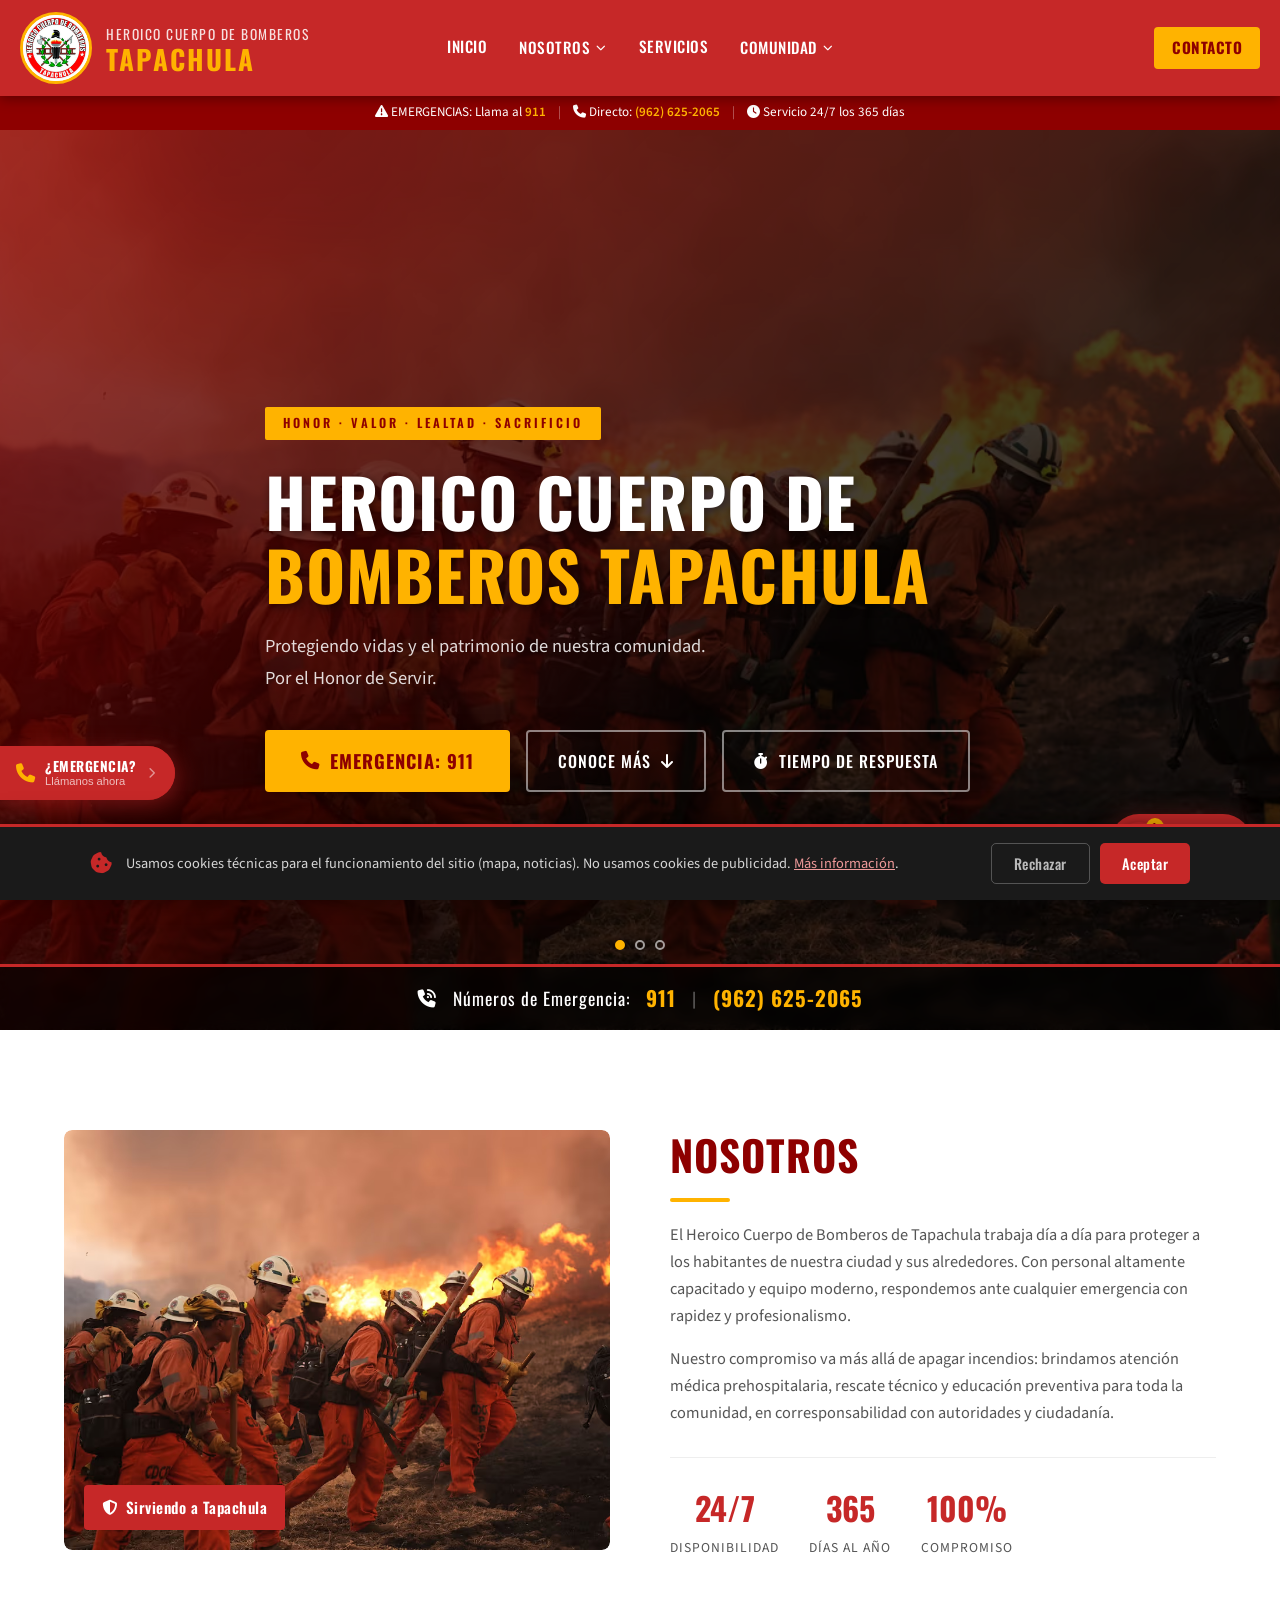
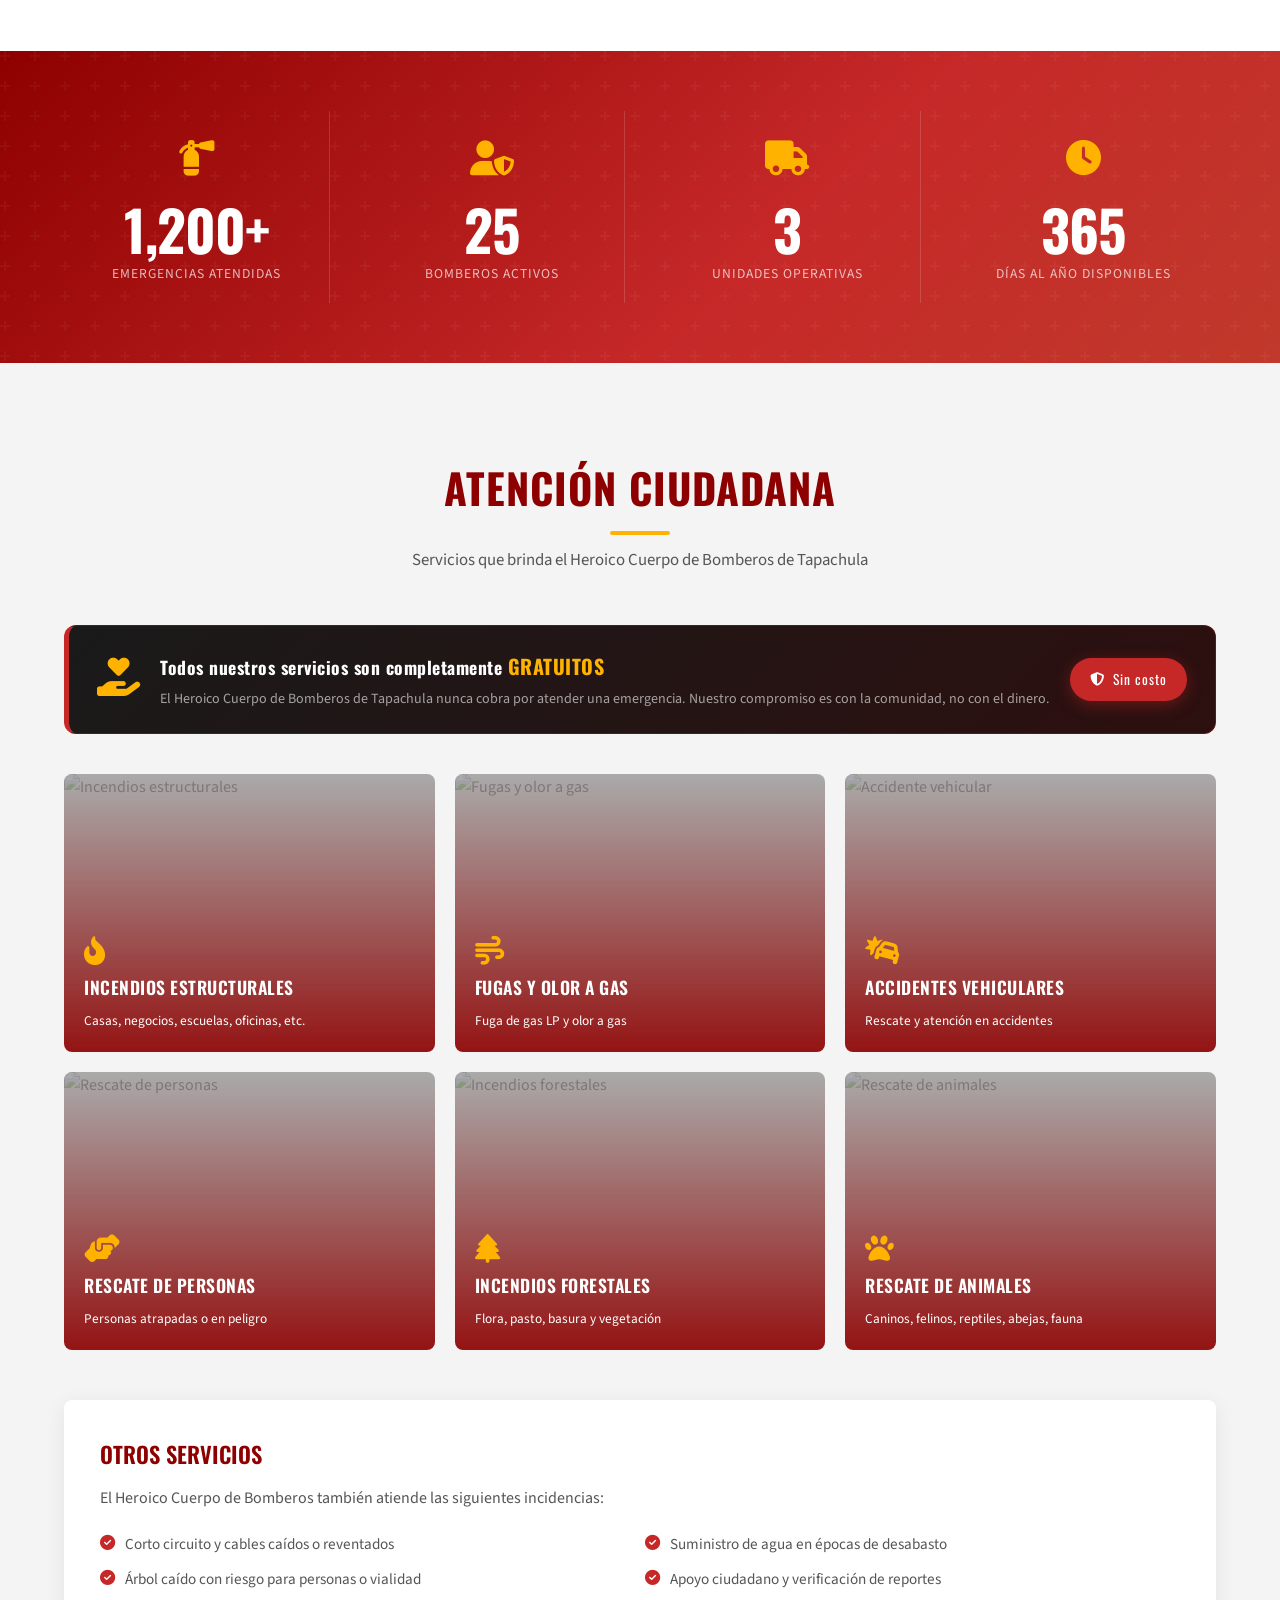
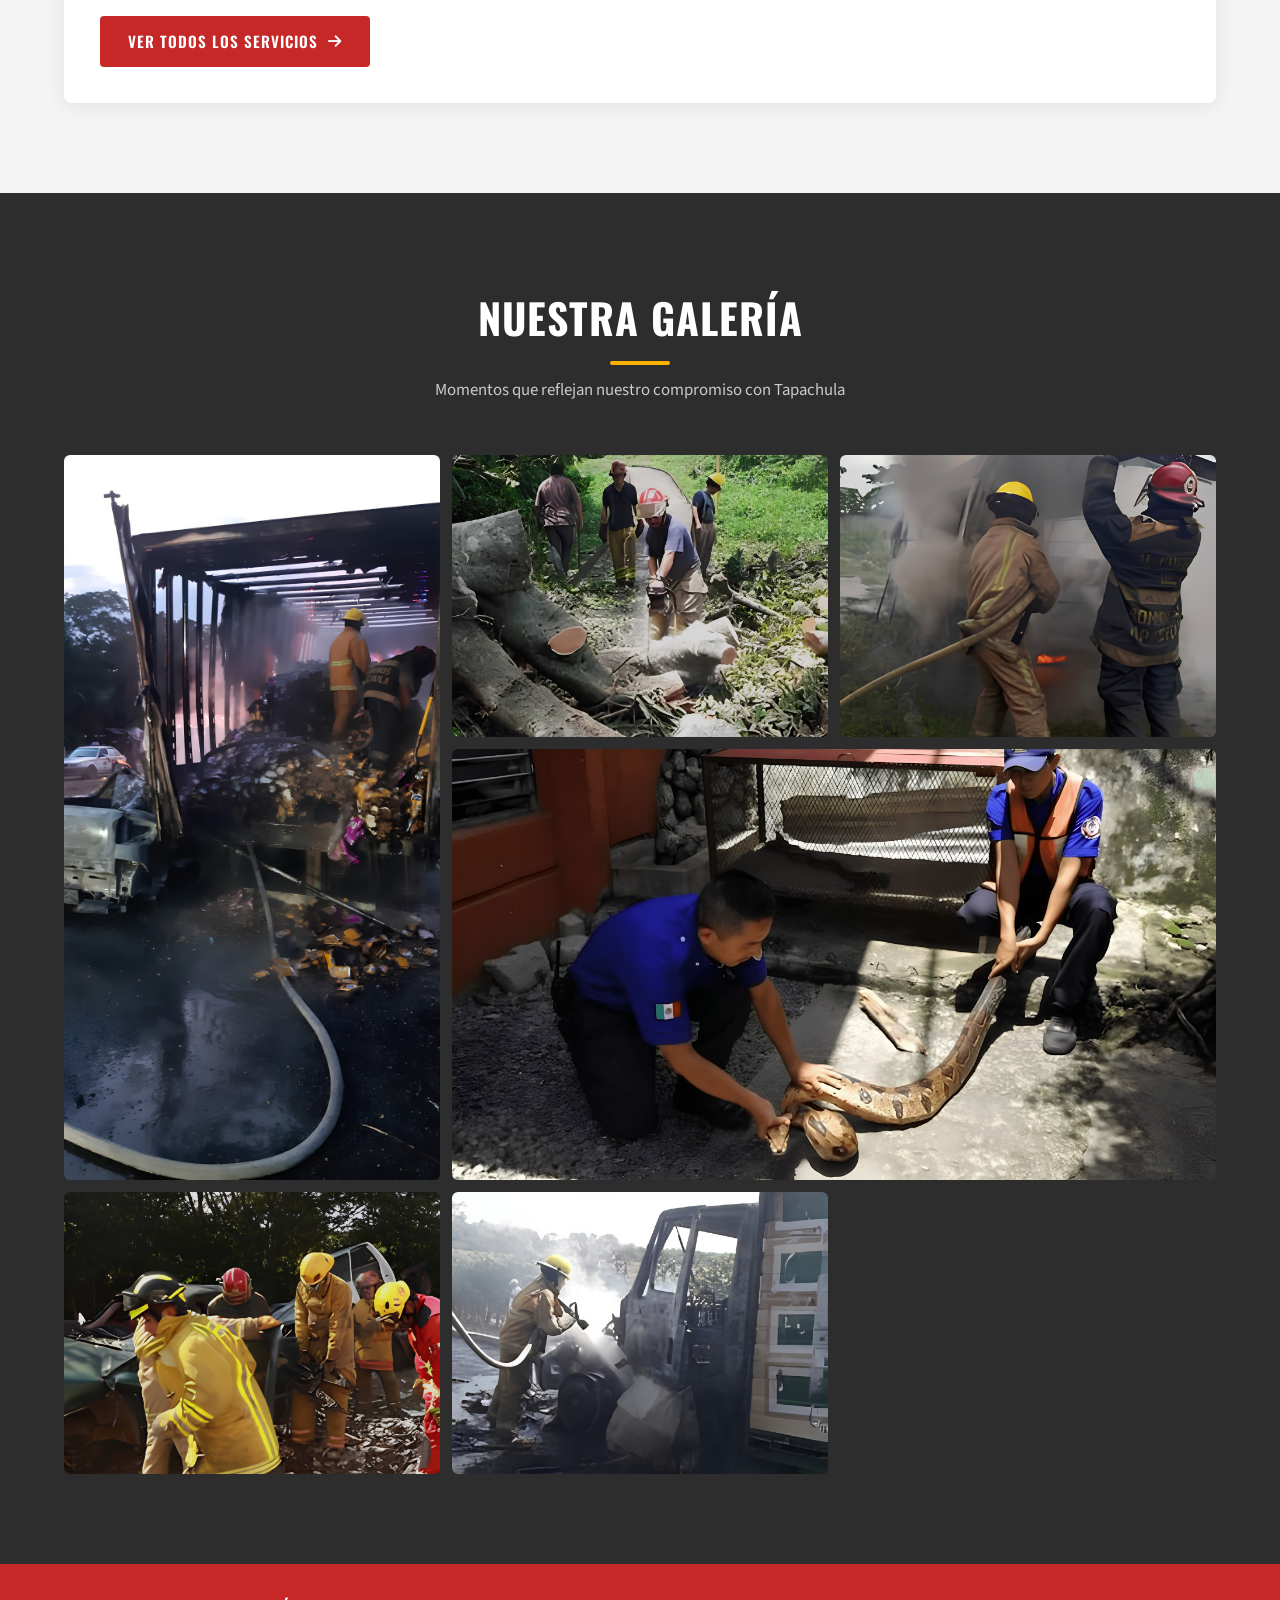
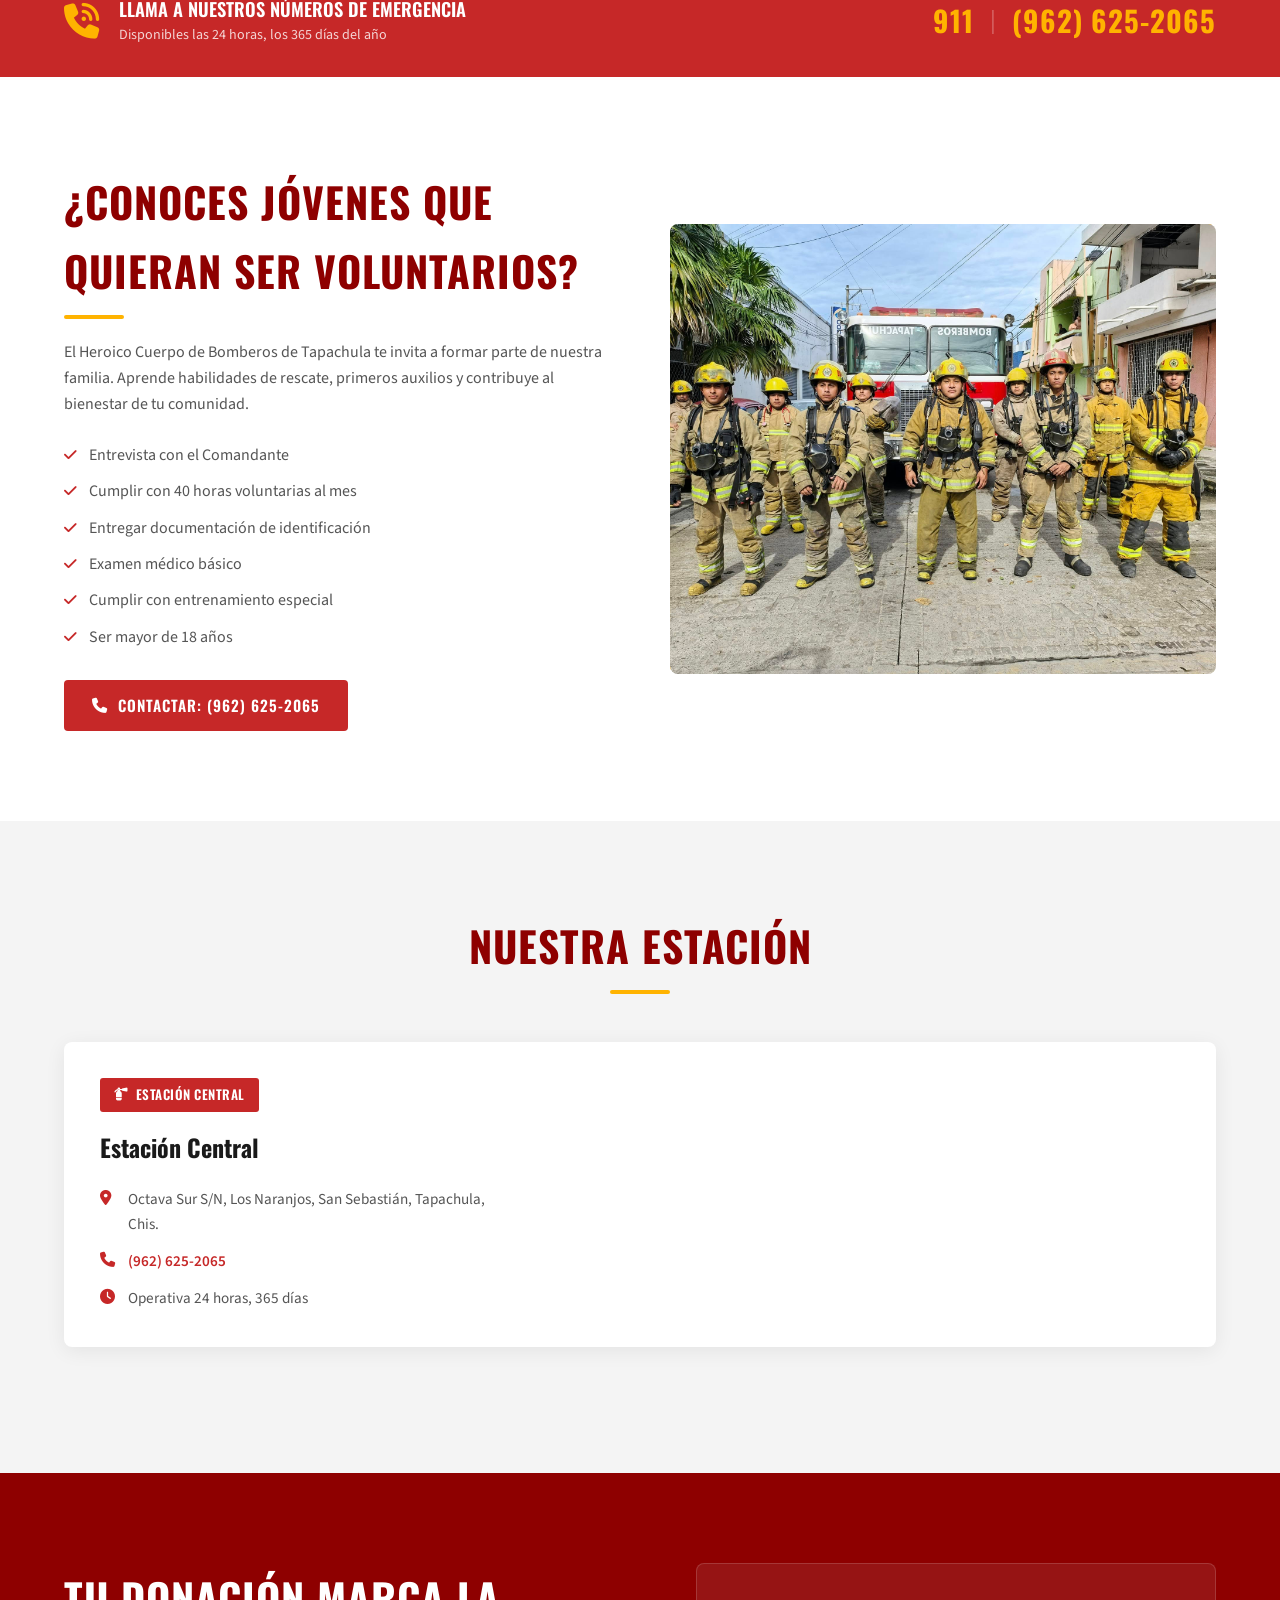
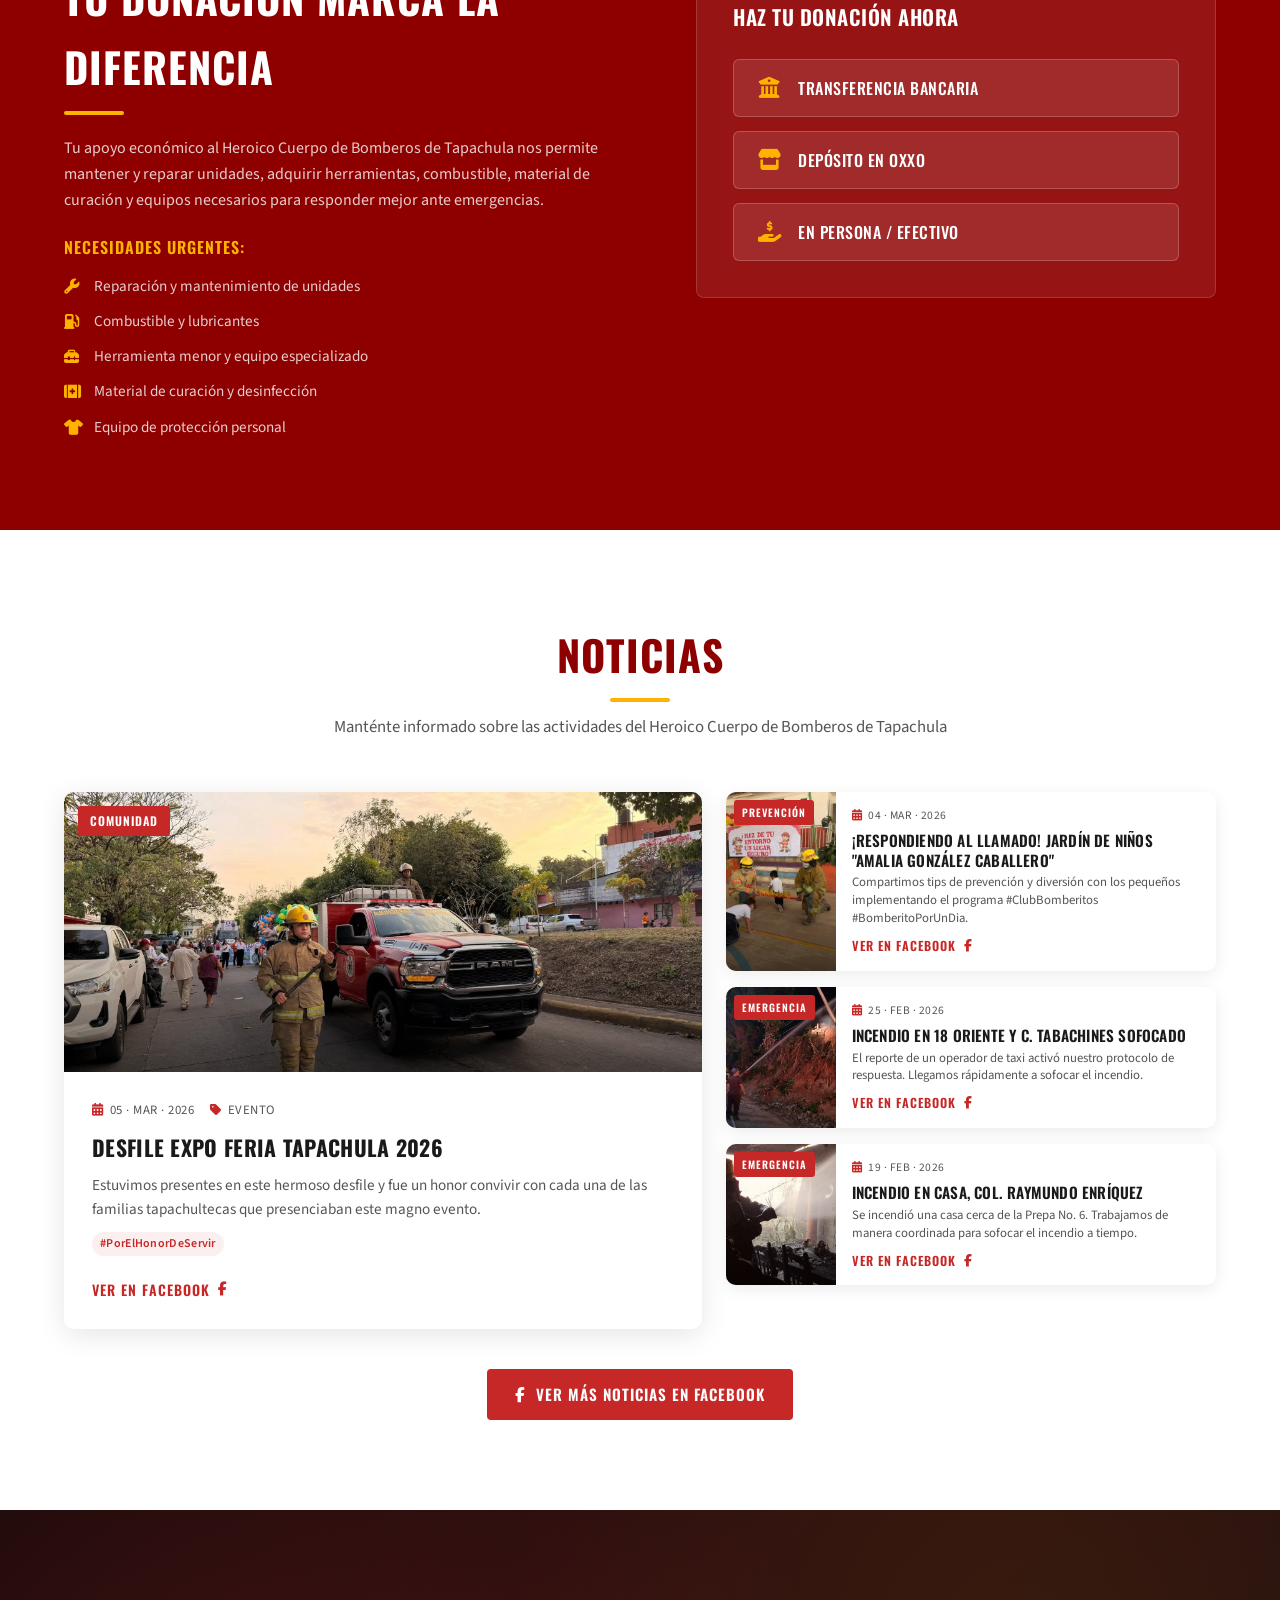
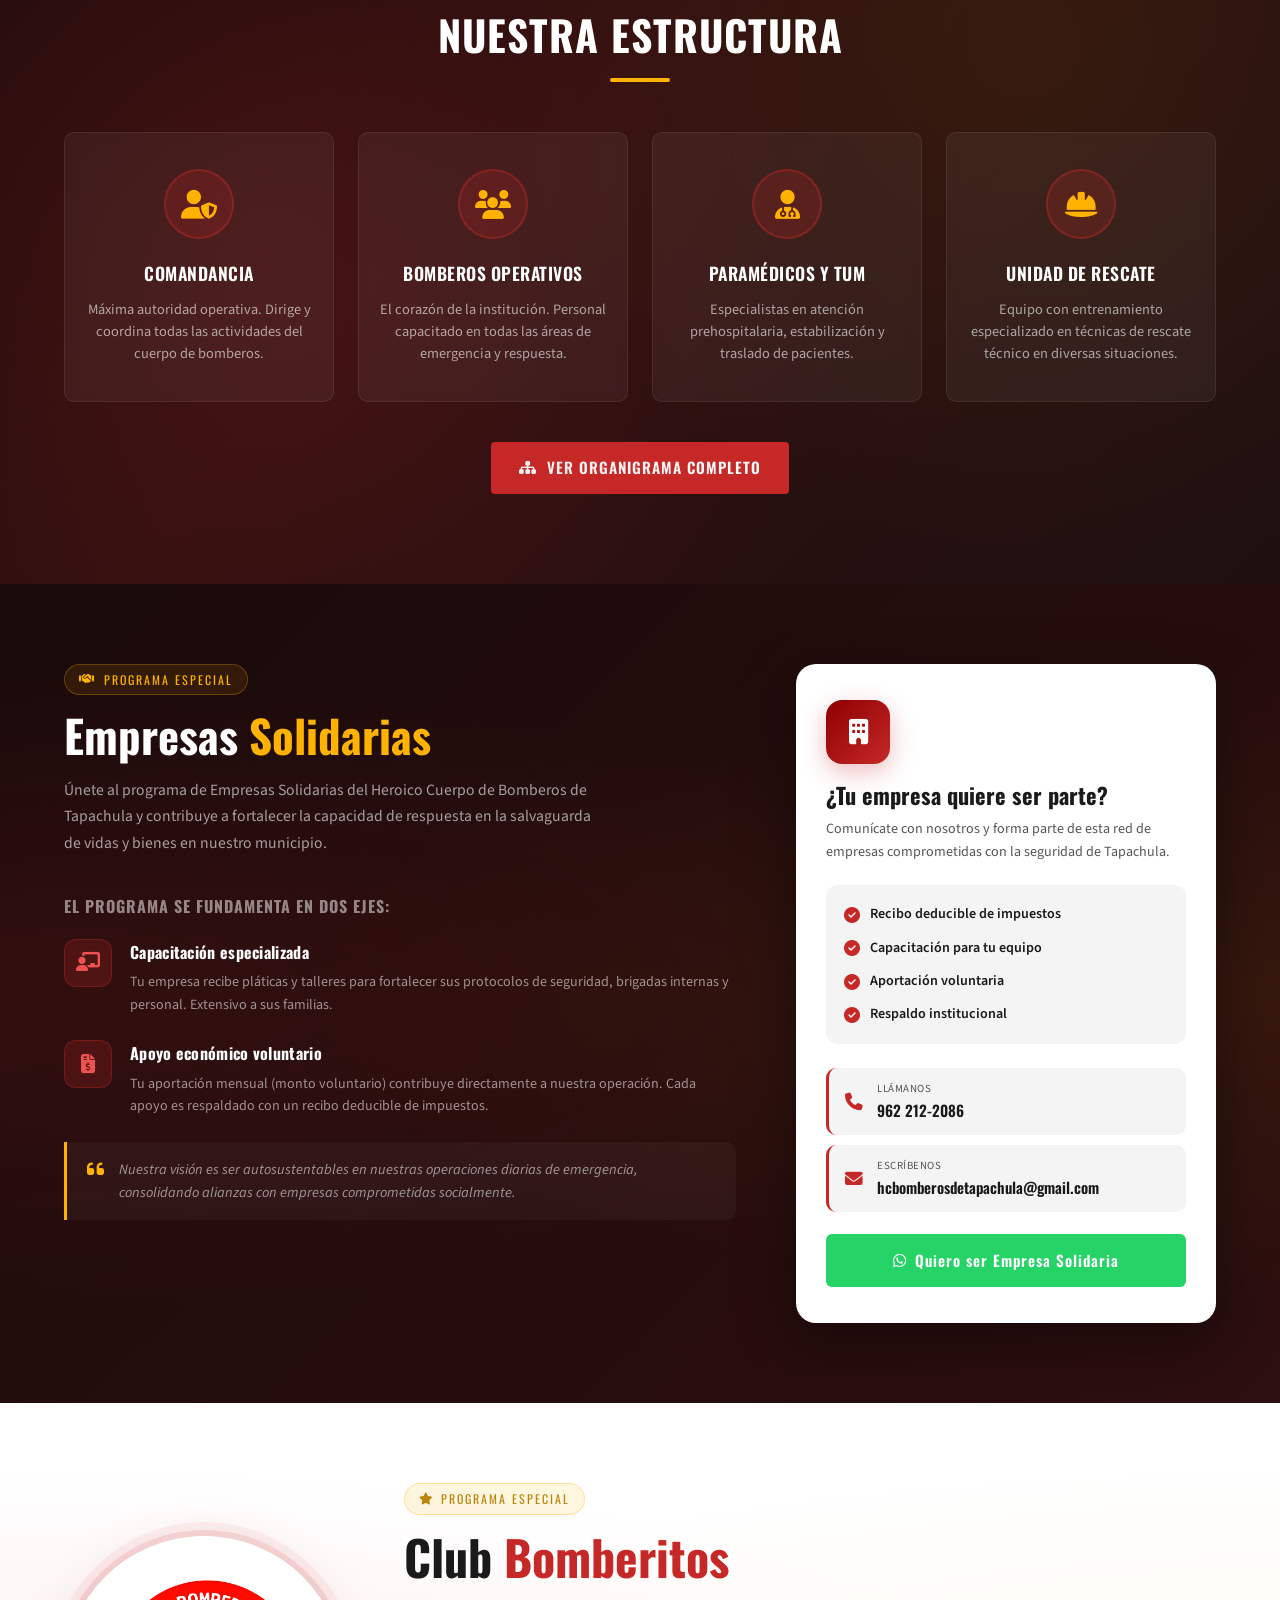
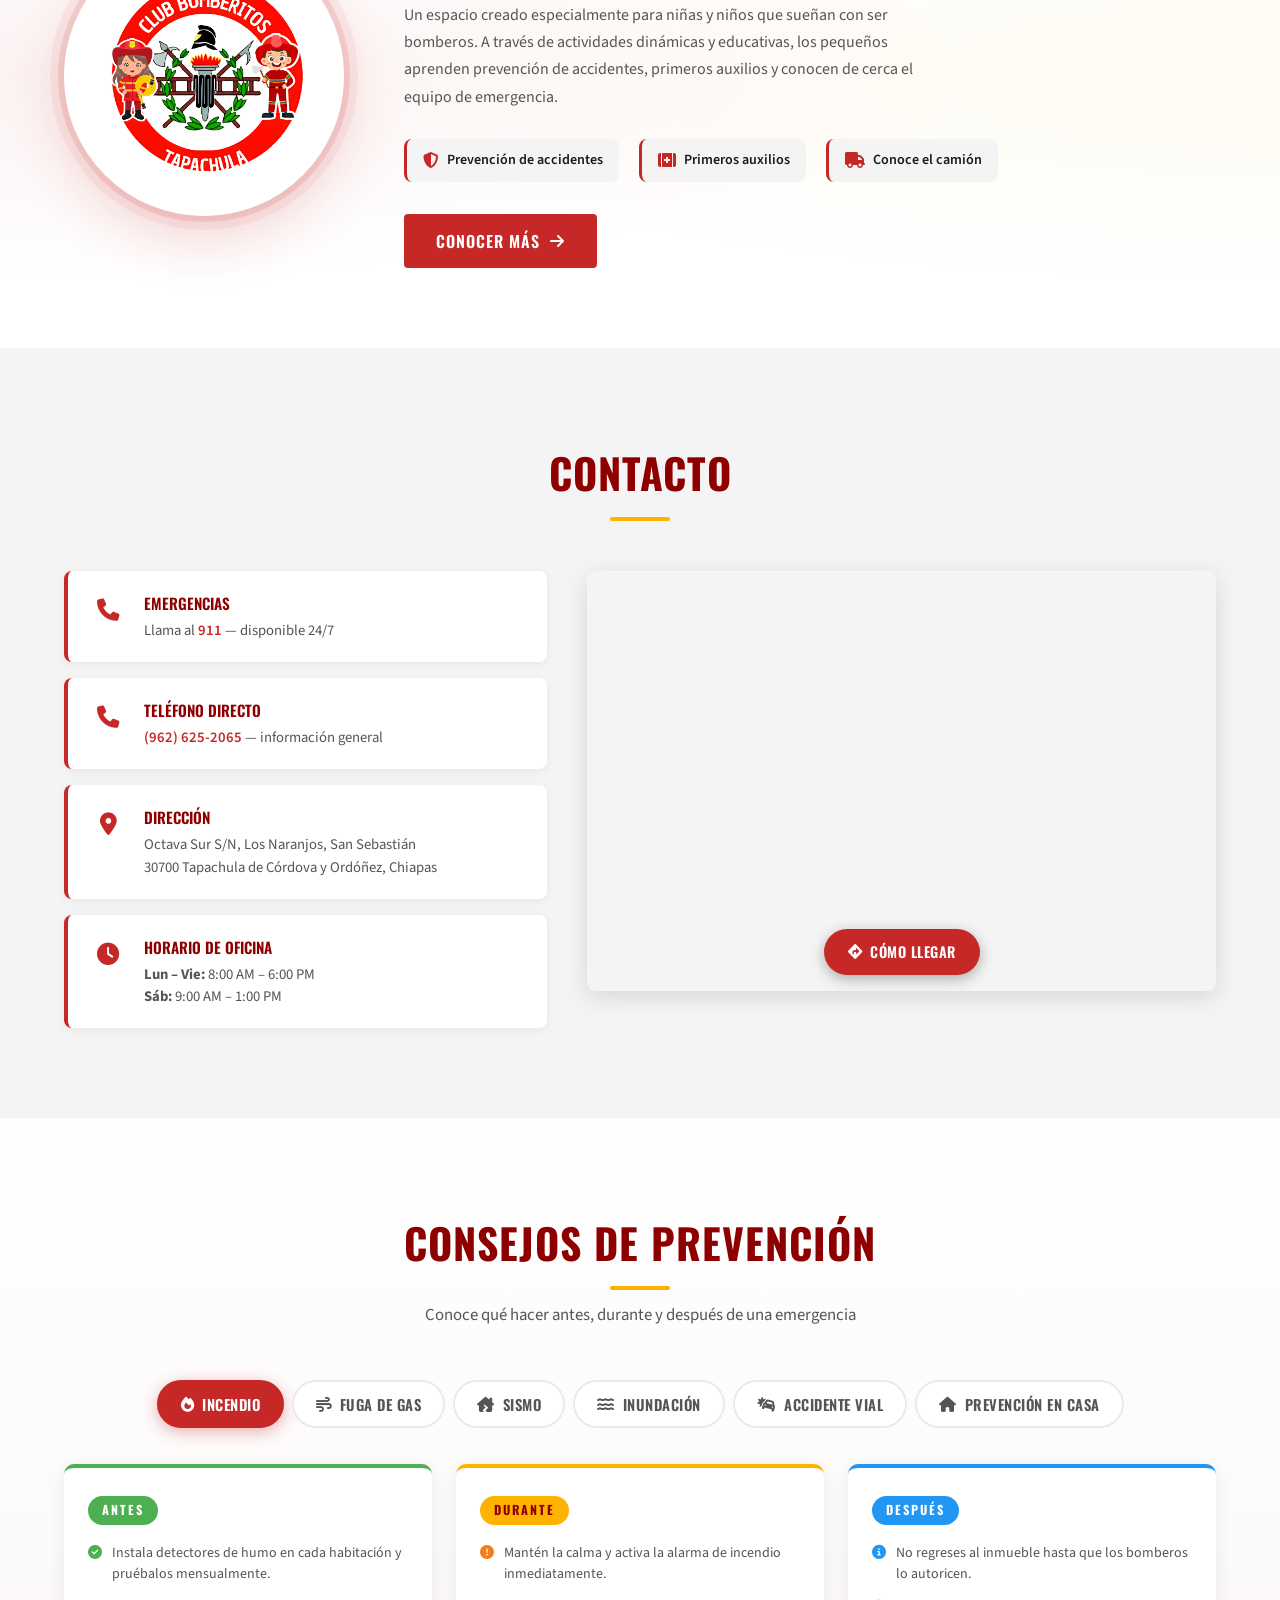
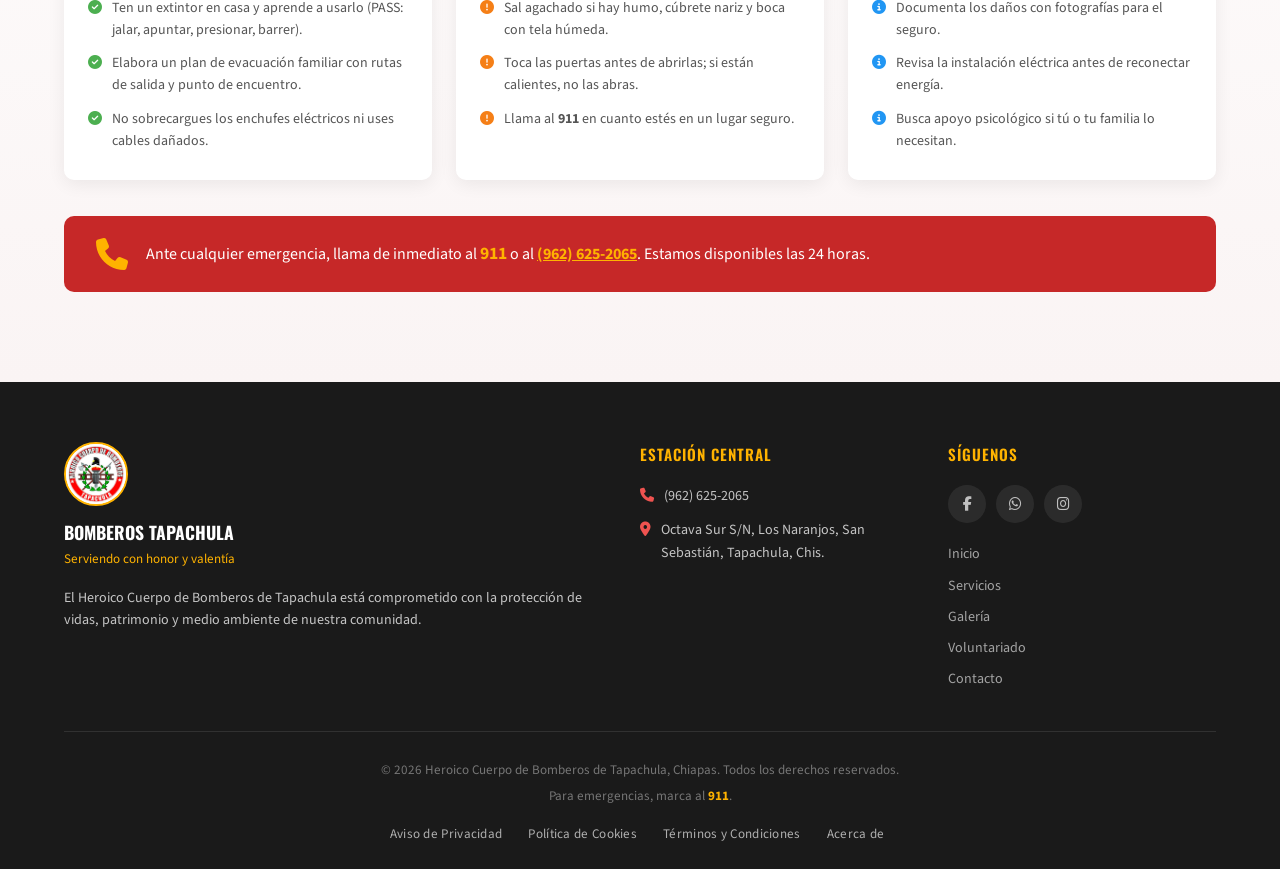
==== commit 98b91c53: "Cambio de imagen de preview" ====
--- a/index.html
+++ b/index.html
@@ -17,7 +17,7 @@
     <meta property="og:url" content="https://bomberos.tapachula.gob.mx/">
     <meta property="og:title" content="Heroico Cuerpo de Bomberos de Tapachula">
     <meta property="og:description" content="Protegiendo vidas y el patrimonio de Tapachula las 24 horas del día, los 365 días del año. Emergencias: 911 | Tel: (962) 625-2065">
-    <meta property="og:image" content="img/fondoB.webp">
+    <meta property="og:image" content="https://ragna3.github.io/img/logoB.webp">
     <meta property="og:locale" content="es_MX">
     <meta property="og:site_name" content="Bomberos Tapachula">
 
@@ -25,7 +25,7 @@
     <meta name="twitter:card" content="summary_large_image">
     <meta name="twitter:title" content="Heroico Cuerpo de Bomberos de Tapachula">
     <meta name="twitter:description" content="Protegiendo vidas y el patrimonio de Tapachula las 24 horas. Emergencias: 911">
-    <meta name="twitter:image" content="img/fondoB.webp">
+    <meta name="twitter:image" content="img/logoB.webp">
 
     <!-- ===== FAVICON ===== -->
     <link rel="icon" type="image/png" href="img/logoB.webp">
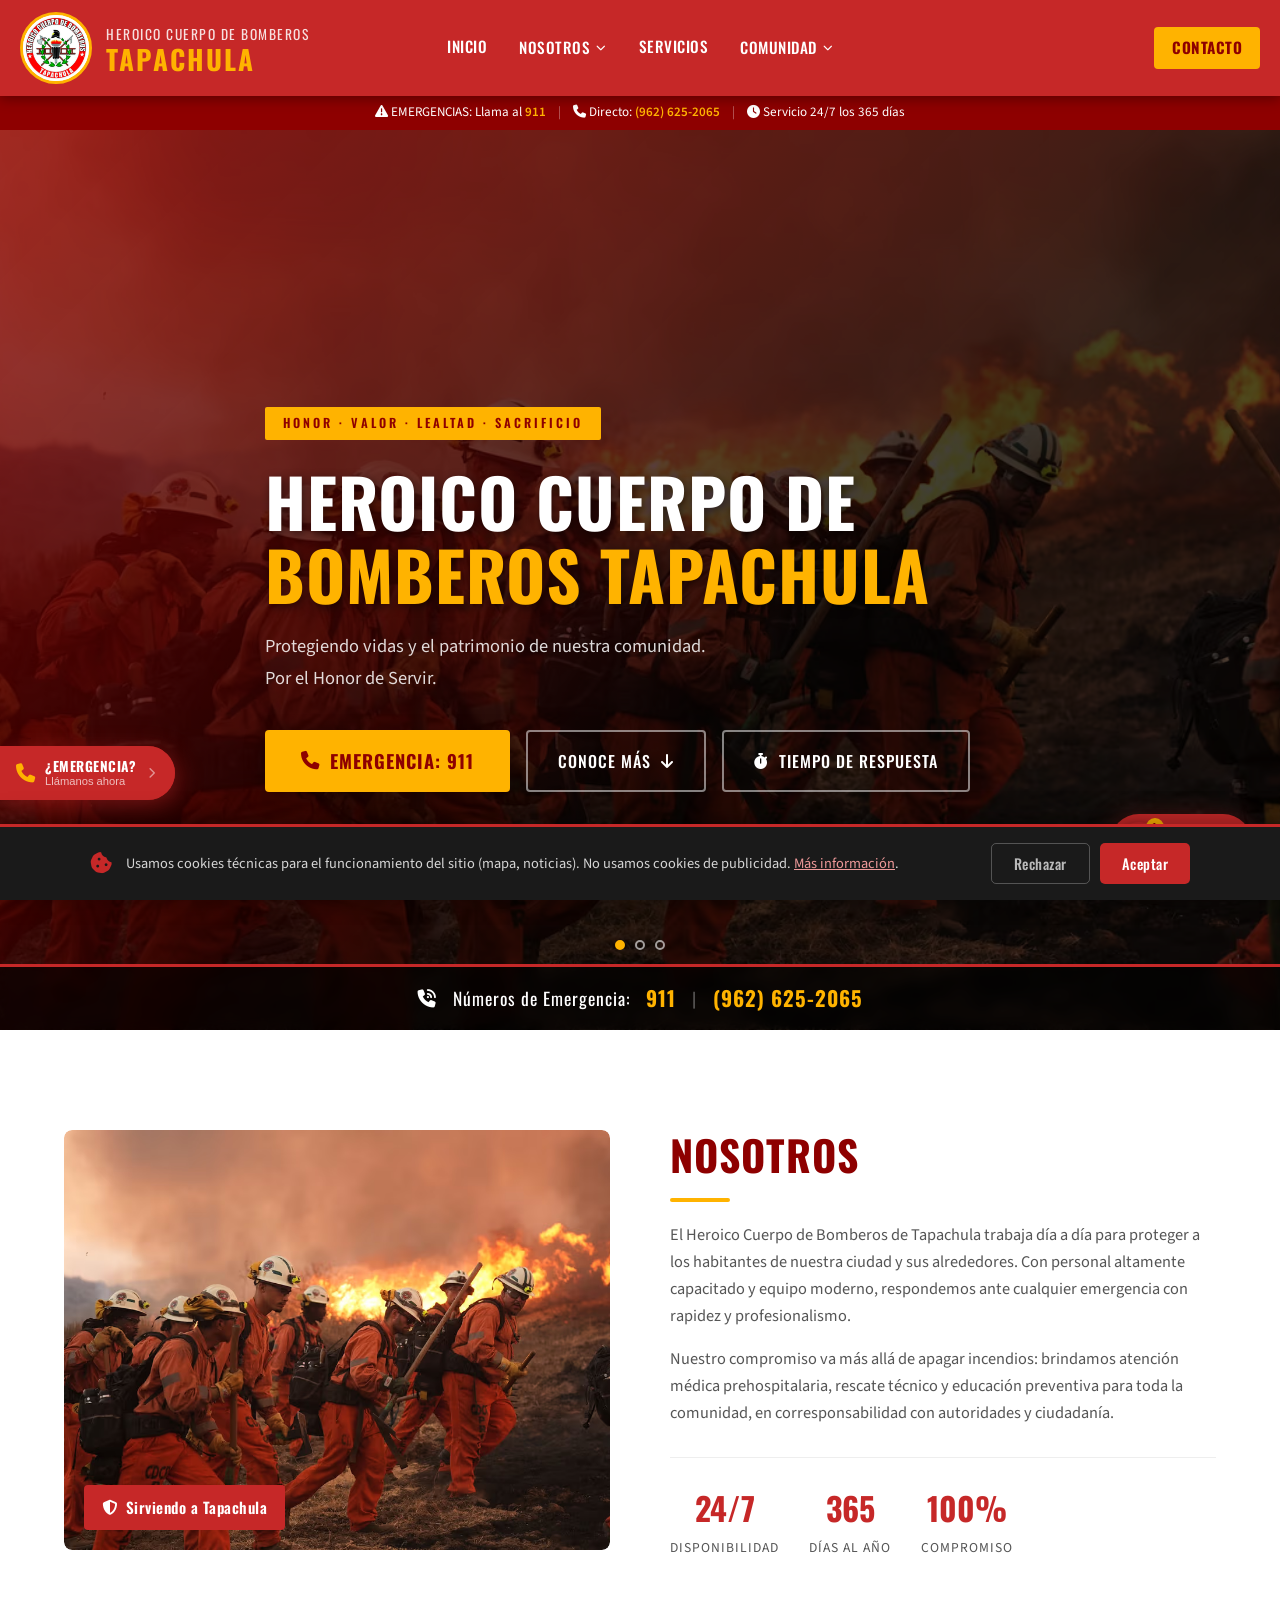
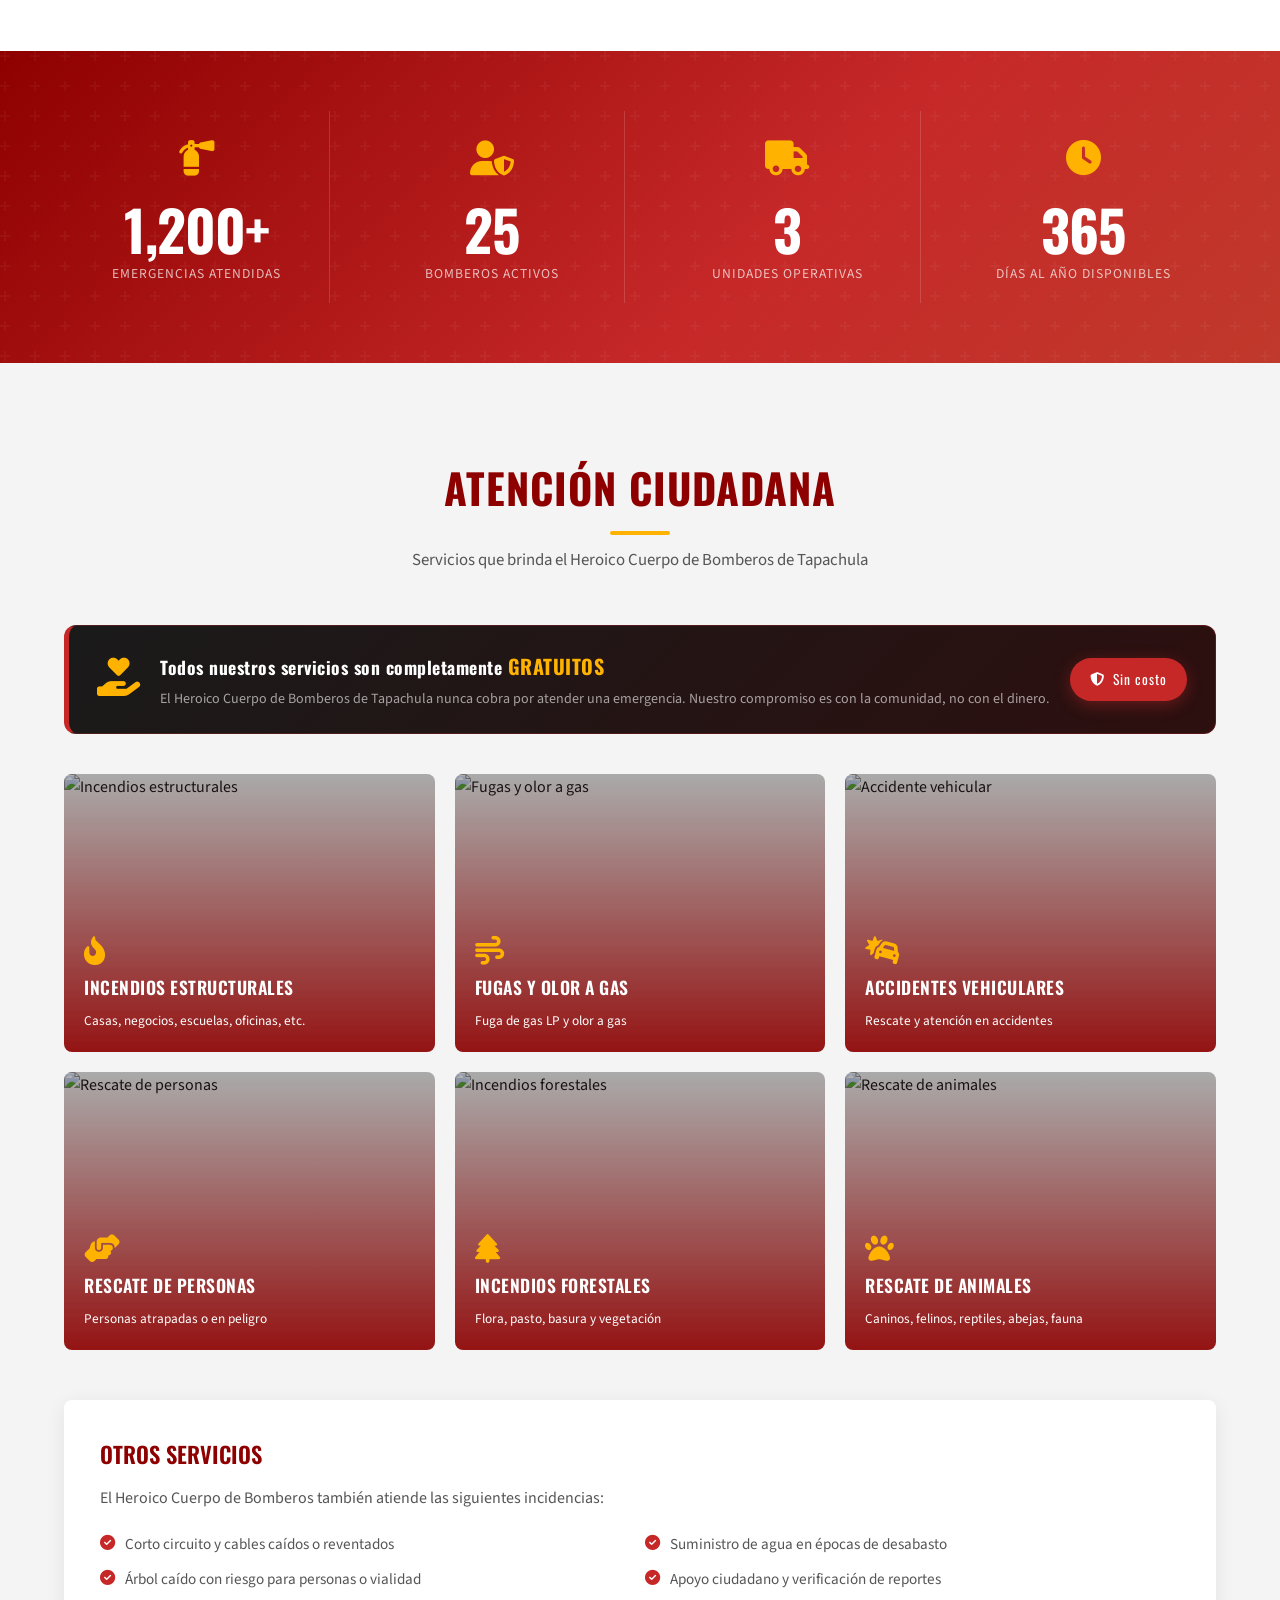
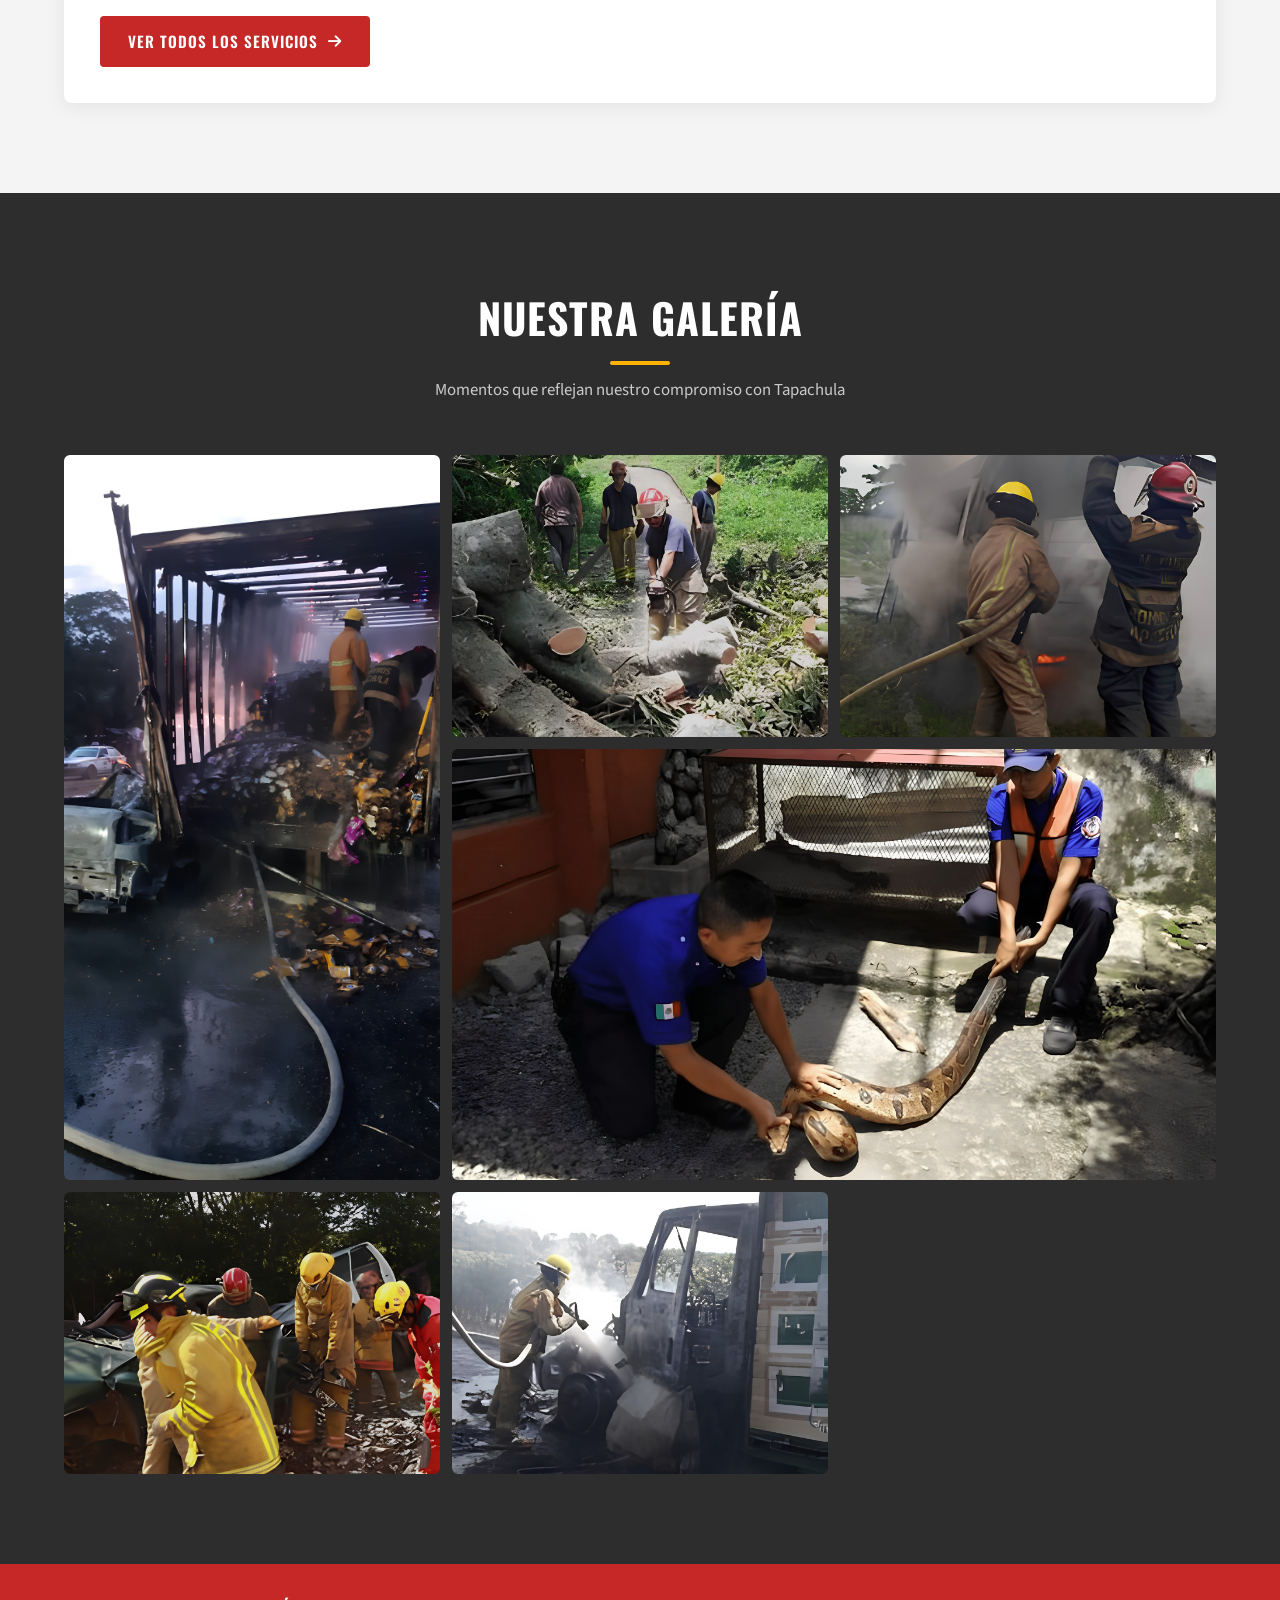
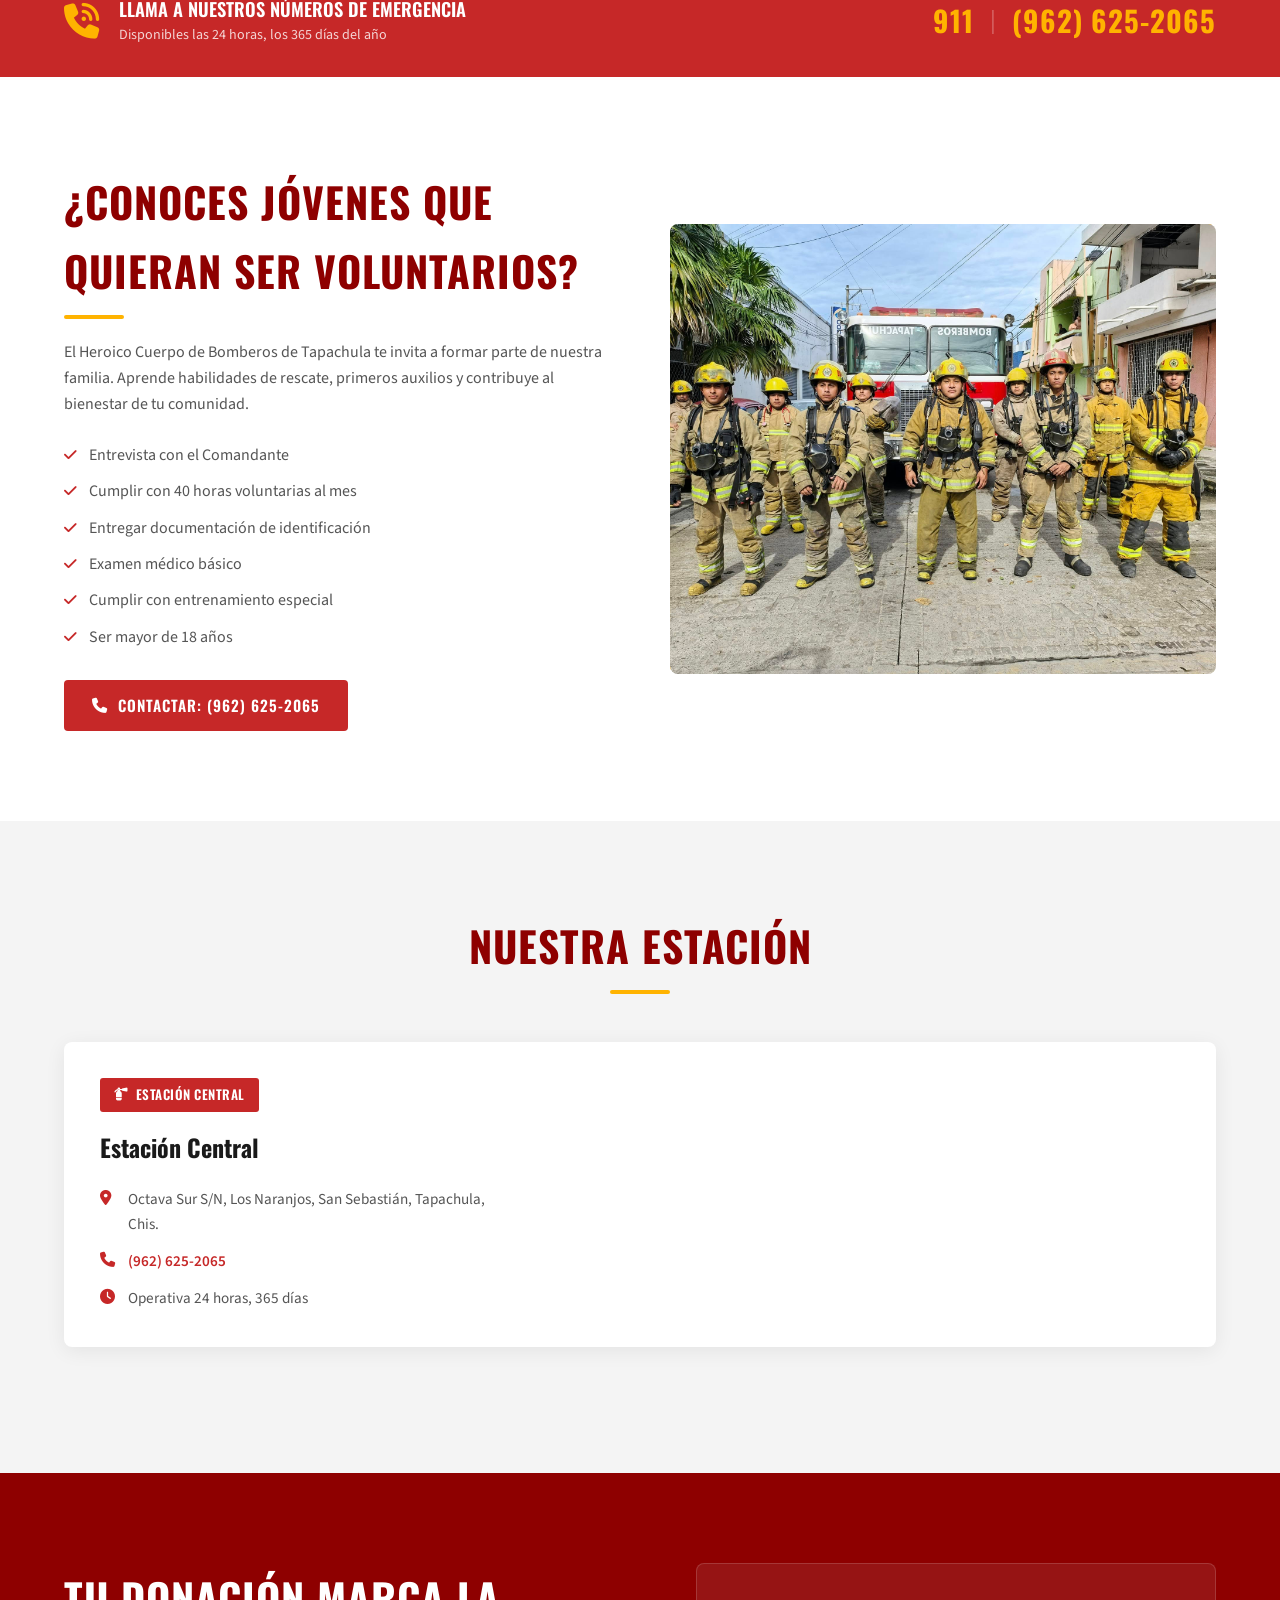
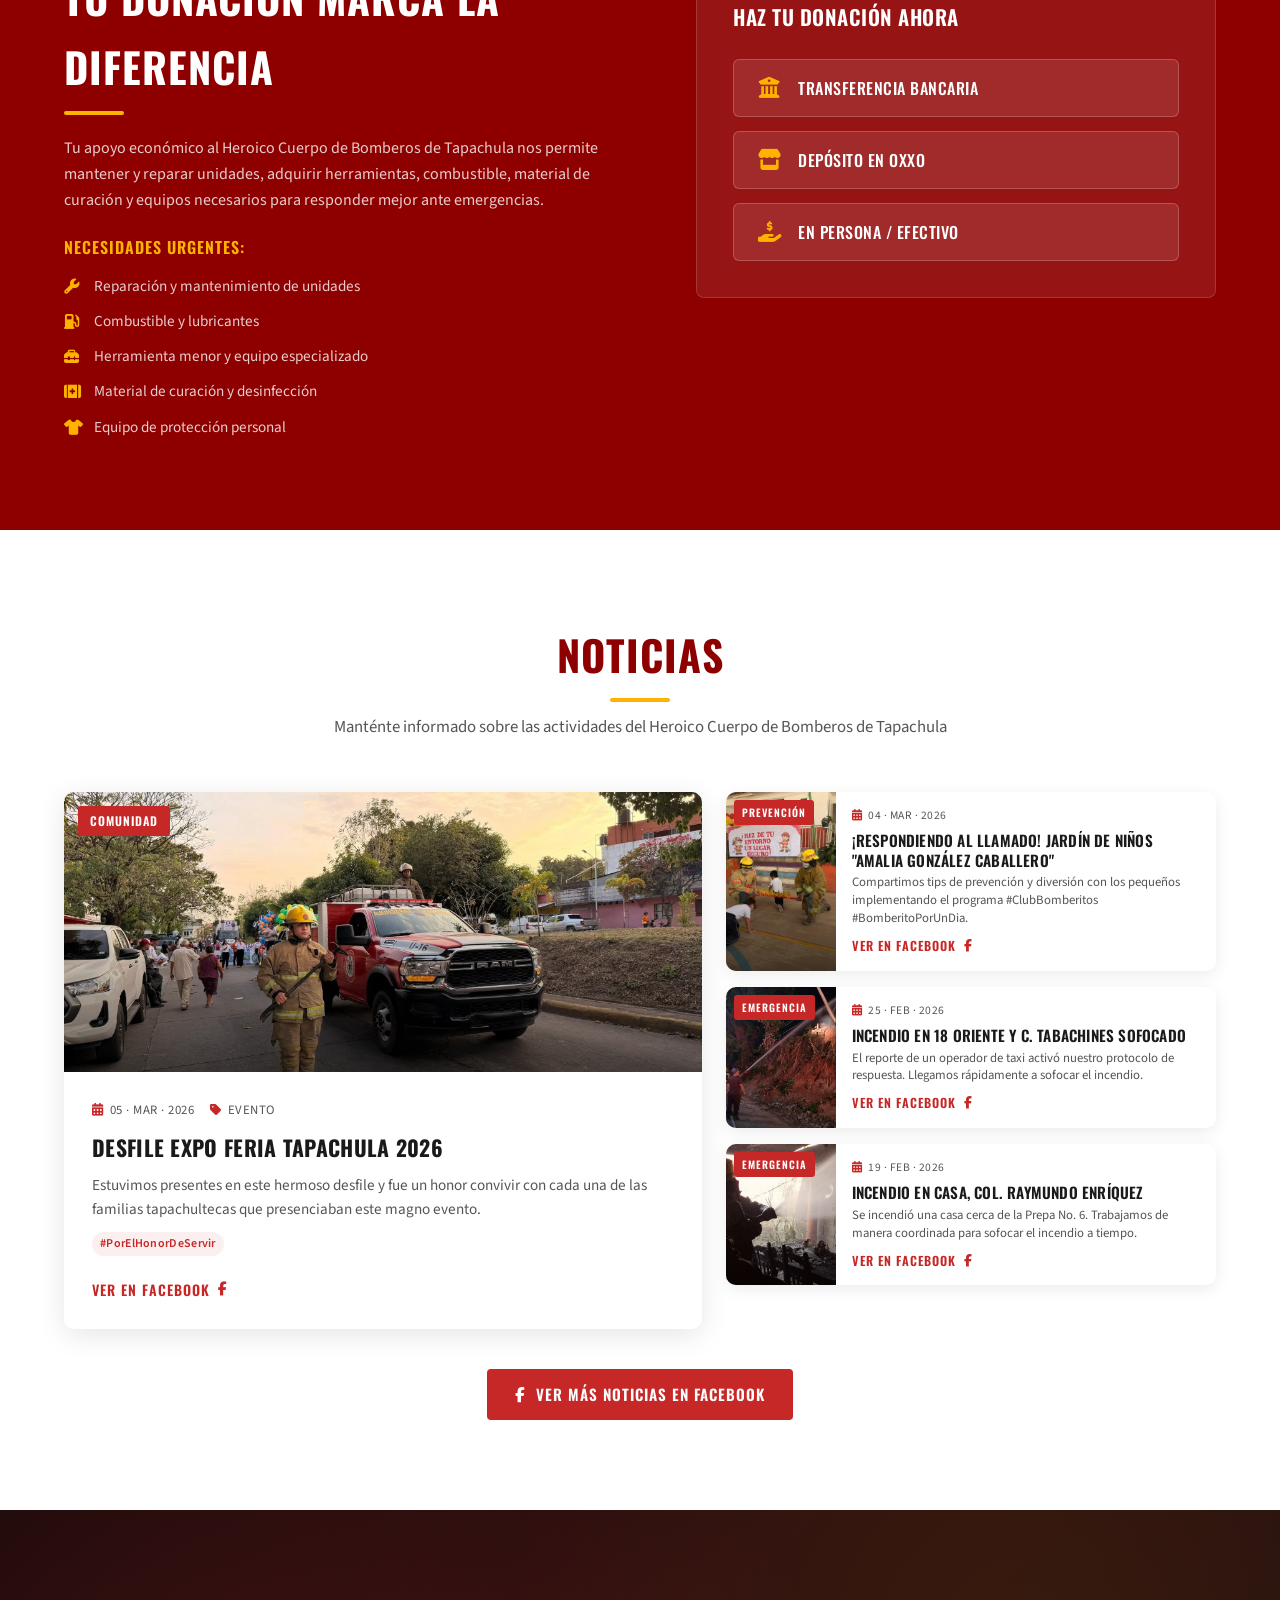
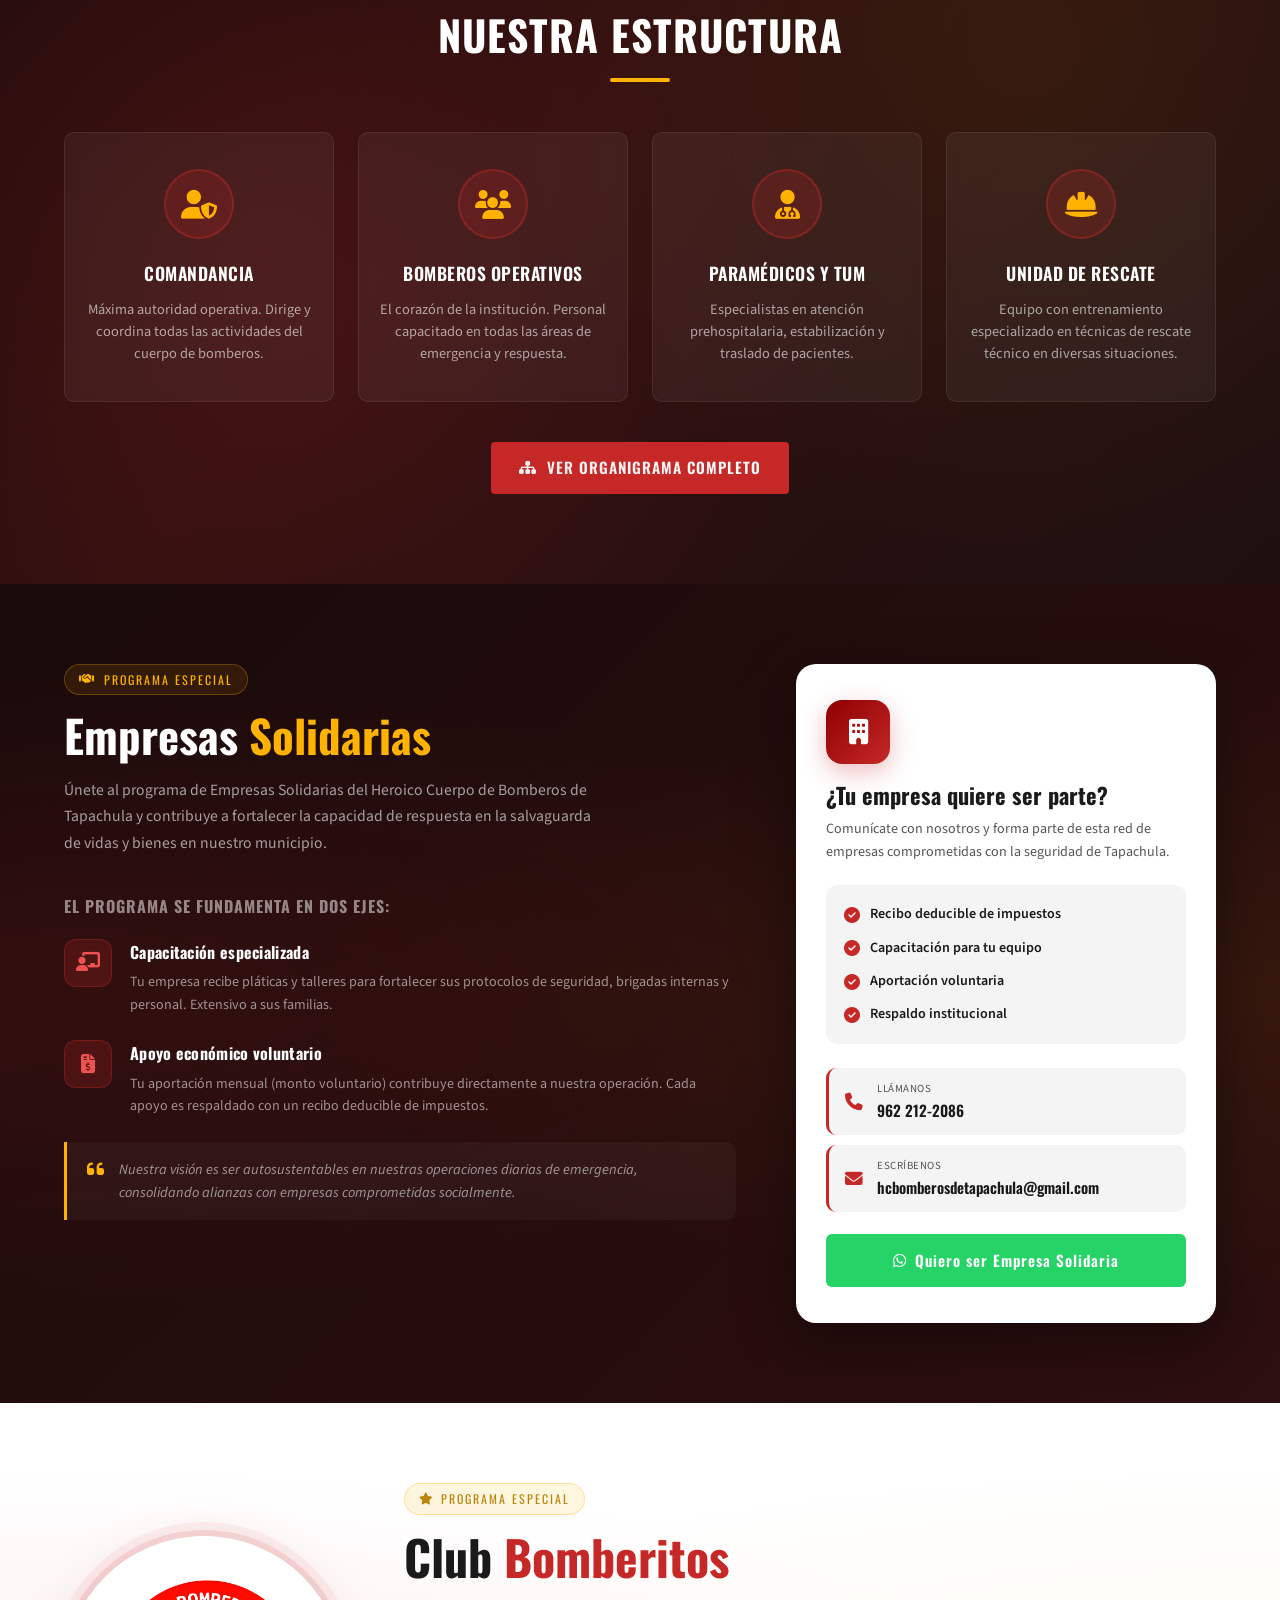
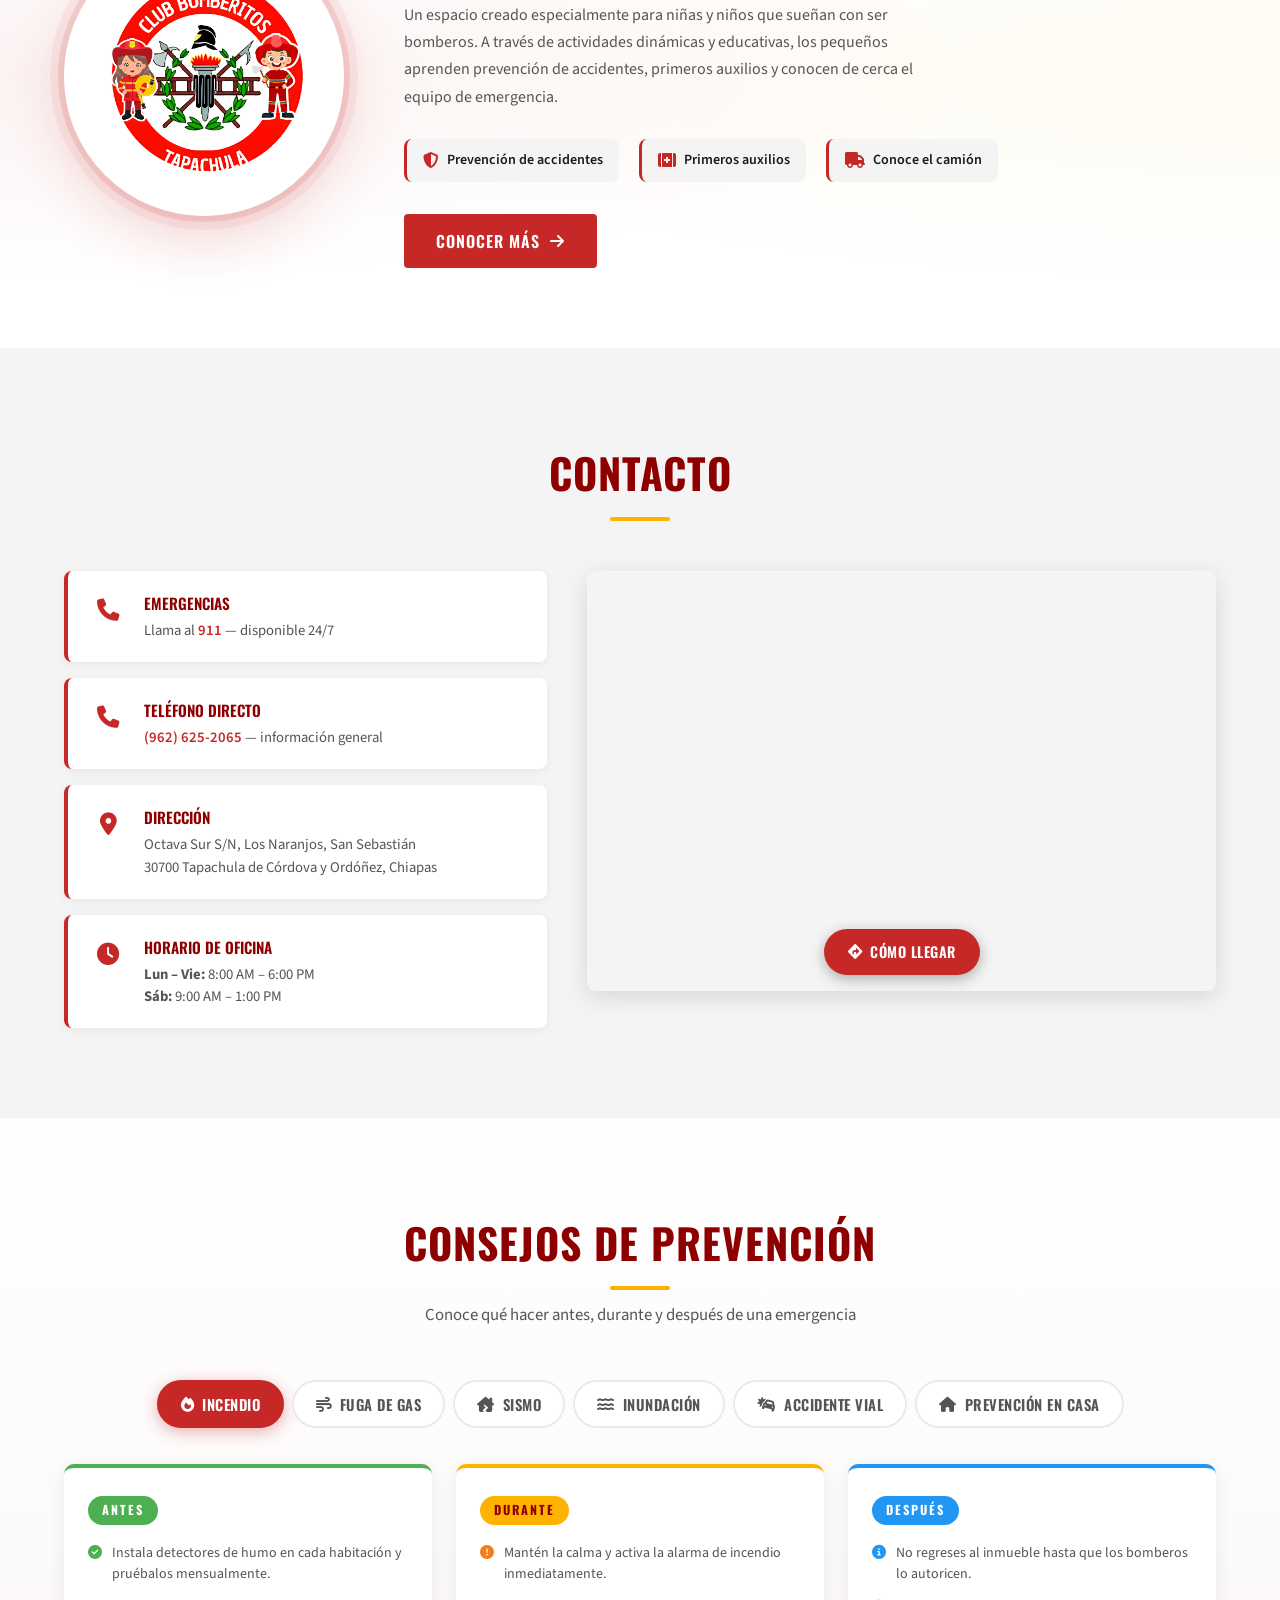
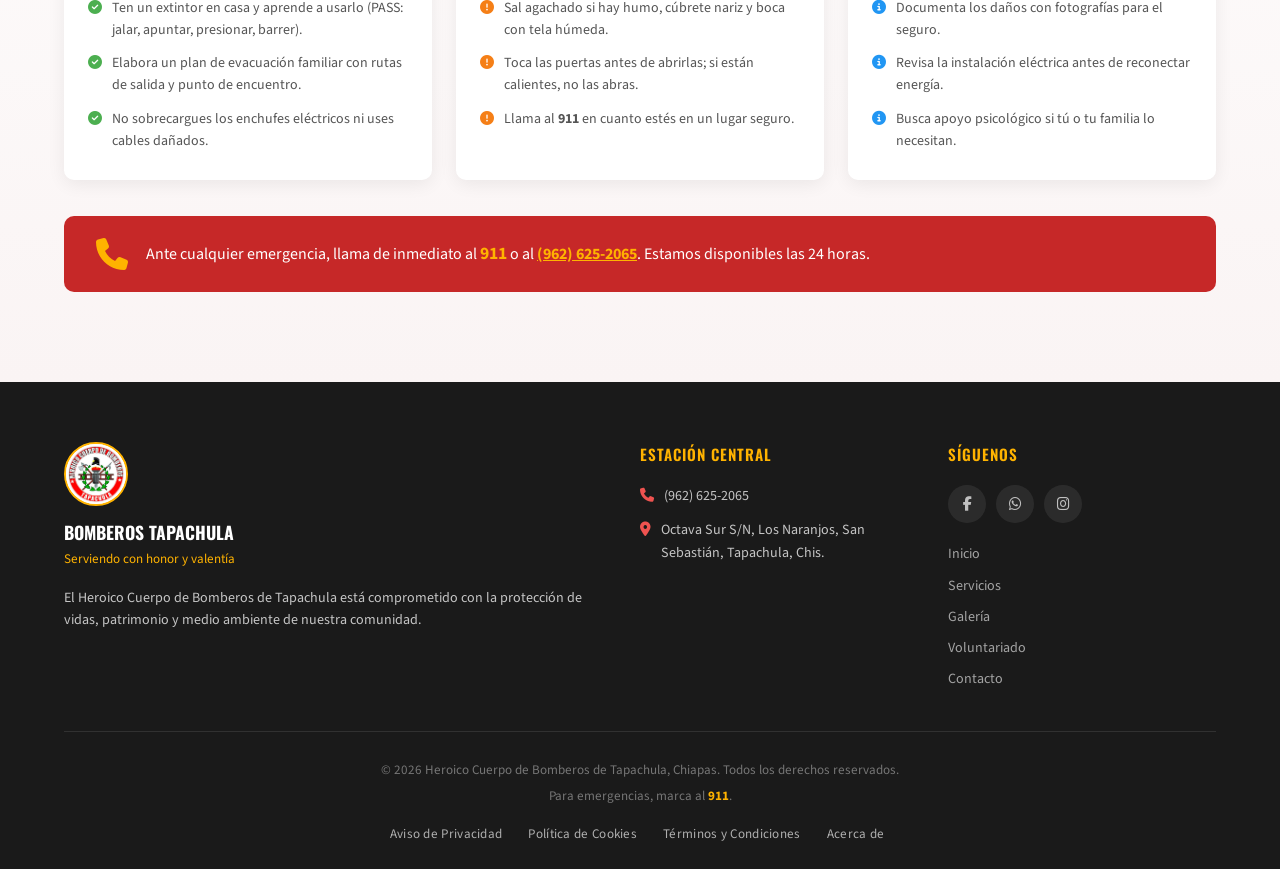
==== commit aff2de82: "Cambios en index, acerca-de, bomberitos y styles y eliminacion de algunos emojis" ====
--- a/index.html
+++ b/index.html
@@ -200,9 +200,57 @@
             }
         }
 
+        async function loadApp() {
+            try {
+                const { data, error } = await supabase
+                    .from('app_config')
+                    .select('*')
+                    .limit(1)
+                    .single();
+
+                if (error || !data || !data.visible) return;
+
+                const section = document.getElementById('app');
+                if (!section) return;
+
+                // Mostrar sección
+                section.style.display = '';
+
+                // Rellenar contenido
+                if (data.titulo)      document.getElementById('app-titulo').textContent      = data.titulo;
+                if (data.descripcion) document.getElementById('app-descripcion').textContent = data.descripcion;
+
+                const btnAndroid = document.getElementById('app-link-android');
+                const btnIos     = document.getElementById('app-link-ios');
+
+                if (data.link_android && data.link_android.trim()) {
+                    btnAndroid.href = data.link_android;
+                    btnAndroid.style.display = '';
+                } else {
+                    btnAndroid.style.display = 'none';
+                }
+
+                if (data.link_ios && data.link_ios.trim()) {
+                    btnIos.href = data.link_ios;
+                    btnIos.style.display = '';
+                } else {
+                    btnIos.style.display = 'none';
+                }
+
+                if (data.qr_url && data.qr_url.trim()) {
+                    document.getElementById('app-qr-img').src      = data.qr_url;
+                    document.getElementById('app-qr-wrap').style.display = '';
+                }
+
+            } catch(e) {
+                console.warn('App section: oculta.', e.message);
+            }
+        }
+
         document.addEventListener('DOMContentLoaded', () => {
             loadNoticias();
             loadEstadisticas();
+            loadApp();
         });
     </script>
 </head>
@@ -745,6 +793,48 @@
         </div>
     </section>
 
+
+    <!-- APP MÓVIL — oculta por defecto, se activa desde el panel admin -->
+    <section id="app" class="app-section" style="display:none">
+        <div class="container">
+            <div class="app-inner">
+
+                <!-- Texto -->
+                <div class="app-content">
+                    <span class="app-badge">Disponible ahora</span>
+                    <h2 class="section-title left" id="app-titulo">Bomberos Tapachula en tu bolsillo</h2>
+                    <p class="app-desc" id="app-descripcion">Descarga nuestra aplicación oficial y mantente conectado con el Heroico Cuerpo de Bomberos de Tapachula. Emergencias, noticias y más, desde tu celular.</p>
+
+                    <div class="app-buttons">
+                        <a id="app-link-android" href="#" target="_blank" rel="noopener noreferrer" class="app-store-btn android">
+                            <i class="fab fa-google-play"></i>
+                            <div>
+                                <span>Disponible en</span>
+                                <strong>Google Play</strong>
+                            </div>
+                        </a>
+                        <a id="app-link-ios" href="#" target="_blank" rel="noopener noreferrer" class="app-store-btn ios">
+                            <i class="fab fa-apple"></i>
+                            <div>
+                                <span>Disponible en</span>
+                                <strong>App Store</strong>
+                            </div>
+                        </a>
+                    </div>
+                </div>
+
+                <!-- QR -->
+                <div class="app-qr-wrap" id="app-qr-wrap" style="display:none">
+                    <div class="app-qr-card">
+                        <img id="app-qr-img" src="" alt="Código QR para descargar la app">
+                        <p>Escanea para descargar</p>
+                    </div>
+                </div>
+
+            </div>
+        </div>
+    </section>
+
     <!-- ESTRUCTURA -->
     <section id="estructura" class="estructura-section">
         <div class="container">
--- a/styles.css
+++ b/styles.css
@@ -5210,4 +5210,175 @@
         flex: 1;
         text-align: center;
     }
+}
+/* ═══════════════════════════════════════════════
+   SECCIÓN APP MÓVIL
+═══════════════════════════════════════════════ */
+
+.app-section {
+    background: #eef1f6;
+    padding: 90px 0;
+    position: relative;
+    overflow: hidden;
+}
+
+.app-section::before {
+    content: '';
+    position: absolute;
+    width: 500px; height: 500px;
+    border-radius: 50%;
+    background: radial-gradient(circle, rgba(198,40,40,0.06) 0%, transparent 70%);
+    top: -100px; right: -100px;
+    pointer-events: none;
+}
+
+.app-inner {
+    display: flex;
+    align-items: center;
+    justify-content: space-between;
+    gap: 60px;
+}
+
+.app-content {
+    flex: 1;
+    max-width: 560px;
+}
+
+.app-badge {
+    display: inline-block;
+    background: rgba(198,40,40,0.1);
+    border: 1px solid rgba(198,40,40,0.25);
+    color: #C62828;
+    font-family: 'Oswald', sans-serif;
+    font-size: 0.75rem;
+    font-weight: 600;
+    letter-spacing: 1.5px;
+    text-transform: uppercase;
+    padding: 5px 14px;
+    border-radius: 20px;
+    margin-bottom: 18px;
+}
+
+.app-section .section-title {
+    color: #1a1a1a;
+    font-size: 2.2rem;
+    margin-bottom: 18px;
+    line-height: 1.2;
+}
+
+.app-desc {
+    color: #555;
+    font-family: 'Source Sans 3', sans-serif;
+    font-size: 1.05rem;
+    line-height: 1.7;
+    margin-bottom: 36px;
+}
+
+.app-buttons {
+    display: flex;
+    gap: 14px;
+    flex-wrap: wrap;
+}
+
+.app-store-btn {
+    display: flex;
+    align-items: center;
+    gap: 12px;
+    padding: 13px 22px;
+    border-radius: 12px;
+    text-decoration: none;
+    transition: transform 0.2s ease, box-shadow 0.2s ease;
+    min-width: 175px;
+}
+
+.app-store-btn i {
+    font-size: 1.8rem;
+    flex-shrink: 0;
+}
+
+.app-store-btn div {
+    display: flex;
+    flex-direction: column;
+}
+
+.app-store-btn span {
+    font-family: 'Source Sans 3', sans-serif;
+    font-size: 0.7rem;
+    opacity: 0.8;
+    line-height: 1;
+    margin-bottom: 2px;
+}
+
+.app-store-btn strong {
+    font-family: 'Oswald', sans-serif;
+    font-size: 1rem;
+    font-weight: 600;
+    line-height: 1;
+}
+
+.app-store-btn.android {
+    background: #1f1f1f;
+    border: 1px solid #1f1f1f;
+    color: #fff;
+}
+
+.app-store-btn.android i { color: #4CAF50; }
+
+.app-store-btn.ios {
+    background: #fff;
+    border: 1px solid #e0e0e0;
+    color: #111;
+}
+
+.app-store-btn.ios i { color: #111; }
+
+.app-store-btn:hover {
+    transform: translateY(-3px);
+    box-shadow: 0 10px 28px rgba(0,0,0,0.3);
+}
+
+/* QR */
+.app-qr-wrap {
+    flex-shrink: 0;
+    margin-right: 40px;
+}
+
+.app-qr-card {
+    background: #fff;
+    border-radius: 16px;
+    padding: 16px;
+    text-align: center;
+    box-shadow: 0 12px 40px rgba(0,0,0,0.12);
+    border: 1px solid #e0e0e0;
+    width: 320px;
+}
+
+.app-qr-card img {
+    width: 288px;
+    height: 288px;
+    object-fit: contain;
+    display: block;
+    margin: 0 auto 10px;
+}
+
+.app-qr-card p {
+    font-family: 'Source Sans 3', sans-serif;
+    font-size: 0.78rem;
+    color: #555;
+    margin: 0;
+}
+
+@media (max-width: 768px) {
+    .app-inner {
+        flex-direction: column;
+        text-align: center;
+        gap: 40px;
+    }
+    .app-buttons {
+        justify-content: center;
+    }
+    .app-section .section-title {
+        font-size: 1.7rem;
+    }
+    .app-section::before { display: none; }
 }
